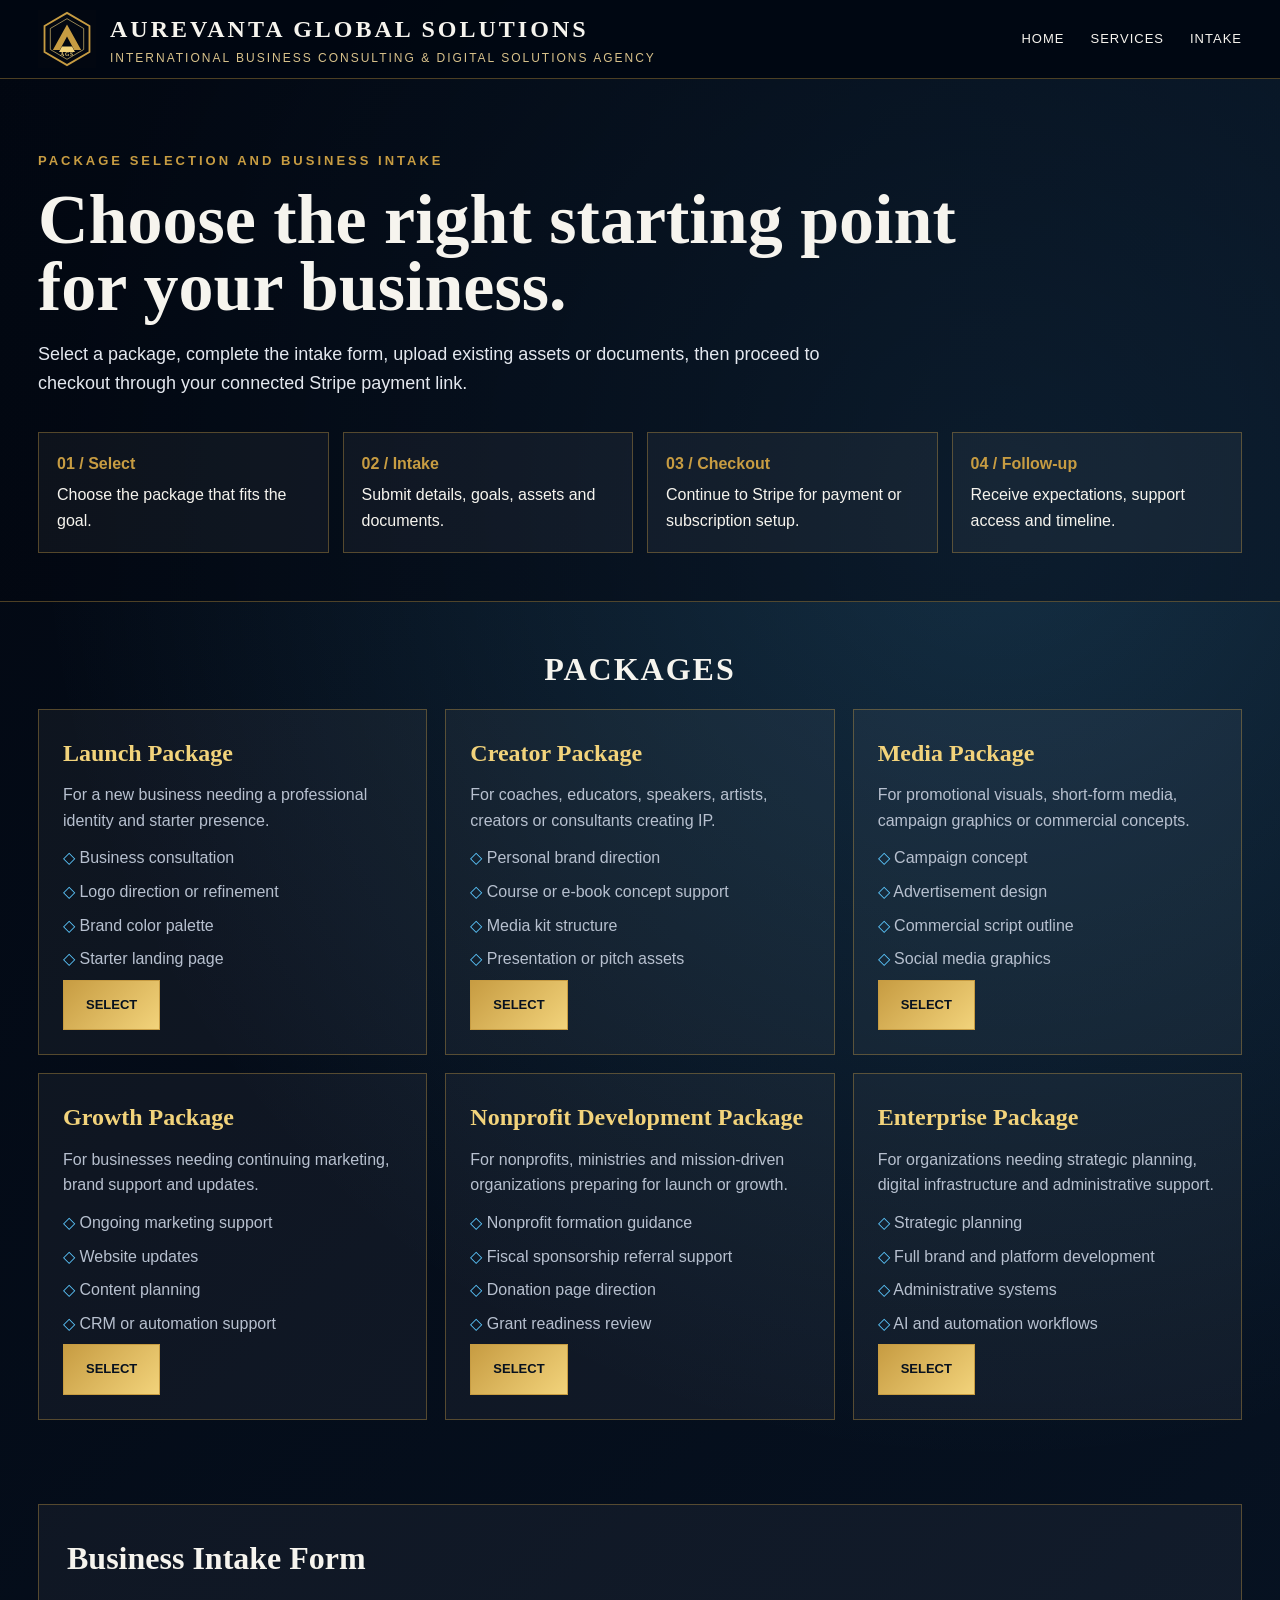
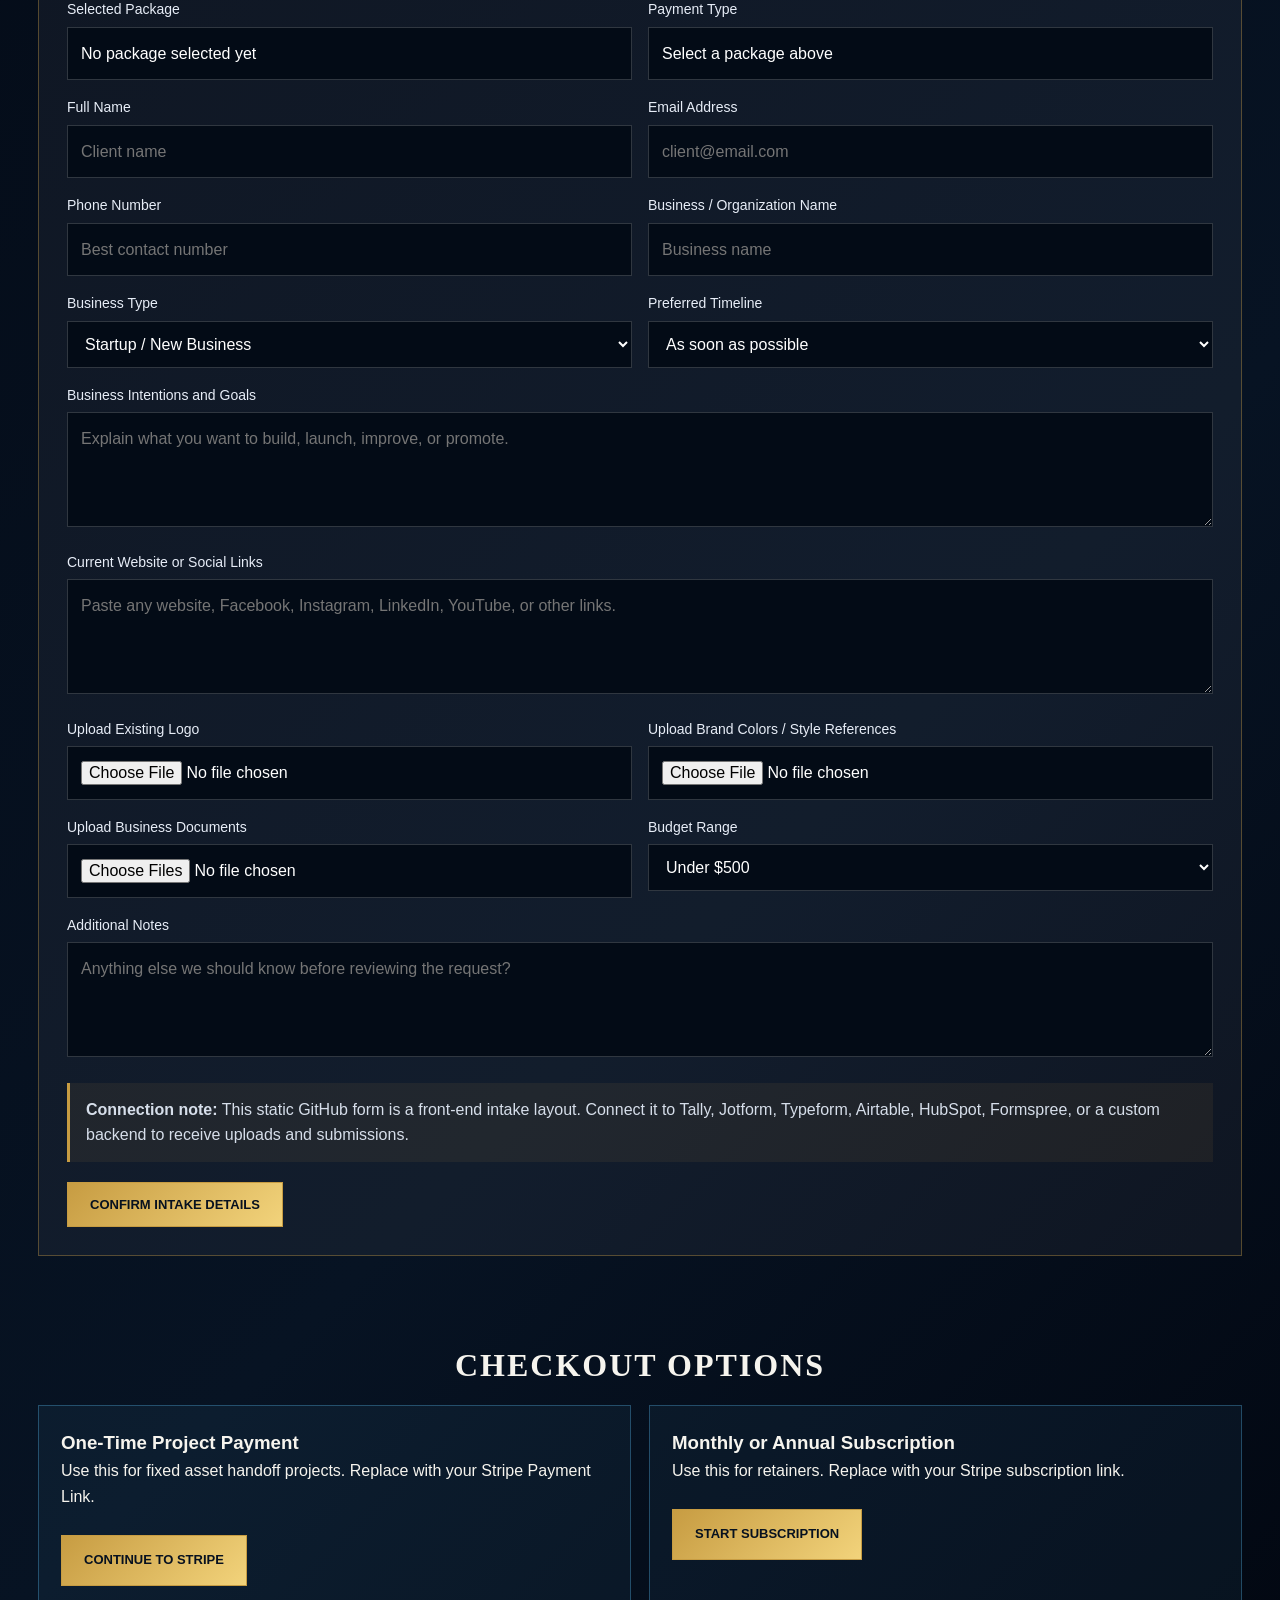
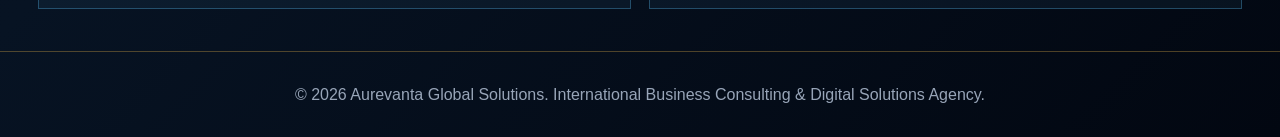
==== packages.html @ 58a28bcc "Add package intake page" ====
<!DOCTYPE html><html lang="en"><head><meta charset="UTF-8"><meta name="viewport" content="width=device-width,initial-scale=1.0"><title>Packages | Aurevanta Global Solutions</title><link rel="stylesheet" href="global.css"><style>.process{display:grid;grid-template-columns:repeat(4,1fr);gap:14px;margin-top:34px}.step{border:1px solid var(--line);background:rgba(255,255,255,.045);padding:18px}.step b{color:var(--gold);display:block;margin-bottom:6px}.form-panel{border:1px solid var(--line);background:rgba(255,255,255,.045);padding:28px}.form-grid{display:grid;grid-template-columns:repeat(2,1fr);gap:16px}label{display:block;color:#e7edf7;font-size:14px;margin-bottom:6px}input,select,textarea{width:100%;background:#030b16;border:1px solid rgba(255,255,255,.18);color:#fff;padding:13px;font:inherit}textarea{min-height:115px}.full{grid-column:1/-1}.note{border-left:3px solid var(--gold);padding:14px 16px;background:rgba(199,156,66,.08);color:#d6deea;margin-top:18px}.checkout-box{display:grid;grid-template-columns:1fr 1fr;gap:18px}.checkout-card{border:1px solid rgba(92,200,255,.3);background:rgba(92,200,255,.055);padding:22px}@media(max-width:900px){.process,.form-grid,.checkout-box{grid-template-columns:1fr}}</style></head><body><header class="top"><div class="wrap nav"><a class="brand" href="index.html"><img src="assets/logo.svg" alt="Aurevanta Global Solutions logo"><div><strong>AUREVANTA GLOBAL SOLUTIONS</strong><span>International Business Consulting & Digital Solutions Agency</span></div></a><div class="links"><a href="index.html">Home</a><a href="index.html#services">Services</a><a href="#intake">Intake</a></div></div></header><main><section class="service-hero"><div class="wrap"><div class="kicker">Package Selection and Business Intake</div><h1>Choose the right starting point for your business.</h1><p class="lead">Select a package, complete the intake form, upload existing assets or documents, then proceed to checkout through your connected Stripe payment link.</p><div class="process"><div class="step"><b>01 / Select</b>Choose the package that fits the goal.</div><div class="step"><b>02 / Intake</b>Submit details, goals, assets and documents.</div><div class="step"><b>03 / Checkout</b>Continue to Stripe for payment or subscription setup.</div><div class="step"><b>04 / Follow-up</b>Receive expectations, support access and timeline.</div></div></div></section><section class="section"><h2 class="title">Packages</h2><div class="grid"><article class="info"><h3>Launch Package</h3><p>For a new business needing a professional identity and starter presence.</p><ul><li>Business consultation</li><li>Logo direction or refinement</li><li>Brand color palette</li><li>Starter landing page</li></ul><a class="btn primary" onclick="selectPackage('Launch Package','one-time')">Select</a></article><article class="info"><h3>Creator Package</h3><p>For coaches, educators, speakers, artists, creators or consultants creating IP.</p><ul><li>Personal brand direction</li><li>Course or e-book concept support</li><li>Media kit structure</li><li>Presentation or pitch assets</li></ul><a class="btn primary" onclick="selectPackage('Creator Package','one-time')">Select</a></article><article class="info"><h3>Media Package</h3><p>For promotional visuals, short-form media, campaign graphics or commercial concepts.</p><ul><li>Campaign concept</li><li>Advertisement design</li><li>Commercial script outline</li><li>Social media graphics</li></ul><a class="btn primary" onclick="selectPackage('Media Package','one-time')">Select</a></article><article class="info"><h3>Growth Package</h3><p>For businesses needing continuing marketing, brand support and updates.</p><ul><li>Ongoing marketing support</li><li>Website updates</li><li>Content planning</li><li>CRM or automation support</li></ul><a class="btn primary" onclick="selectPackage('Growth Package','subscription')">Select</a></article><article class="info"><h3>Nonprofit Development Package</h3><p>For nonprofits, ministries and mission-driven organizations preparing for launch or growth.</p><ul><li>Nonprofit formation guidance</li><li>Fiscal sponsorship referral support</li><li>Donation page direction</li><li>Grant readiness review</li></ul><a class="btn primary" onclick="selectPackage('Nonprofit Development Package','hybrid')">Select</a></article><article class="info"><h3>Enterprise Package</h3><p>For organizations needing strategic planning, digital infrastructure and administrative support.</p><ul><li>Strategic planning</li><li>Full brand and platform development</li><li>Administrative systems</li><li>AI and automation workflows</li></ul><a class="btn primary" onclick="selectPackage('Enterprise Package','subscription')">Select</a></article></div></section><section class="section" id="intake"><div class="form-panel"><h2>Business Intake Form</h2><form id="intakeForm"><div class="form-grid"><div><label>Selected Package</label><input id="selectedPackage" name="selectedPackage" value="No package selected yet" readonly></div><div><label>Payment Type</label><input id="paymentType" name="paymentType" value="Select a package above" readonly></div><div><label>Full Name</label><input name="fullName" required placeholder="Client name"></div><div><label>Email Address</label><input type="email" name="email" required placeholder="client@email.com"></div><div><label>Phone Number</label><input name="phone" placeholder="Best contact number"></div><div><label>Business / Organization Name</label><input name="businessName" placeholder="Business name"></div><div><label>Business Type</label><select name="businessType"><option>Startup / New Business</option><option>Existing Business</option><option>Nonprofit</option><option>Ministry</option><option>Creator / Personal Brand</option><option>Other</option></select></div><div><label>Preferred Timeline</label><select name="timeline"><option>As soon as possible</option><option>Within 2 weeks</option><option>Within 30 days</option><option>Within 60 days</option><option>Flexible</option></select></div><div class="full"><label>Business Intentions and Goals</label><textarea name="goals" placeholder="Explain what you want to build, launch, improve, or promote."></textarea></div><div class="full"><label>Current Website or Social Links</label><textarea name="links" placeholder="Paste any website, Facebook, Instagram, LinkedIn, YouTube, or other links."></textarea></div><div><label>Upload Existing Logo</label><input type="file" name="logoUpload" accept="image/*"></div><div><label>Upload Brand Colors / Style References</label><input type="file" name="brandUpload" accept="image/*,.pdf,.doc,.docx"></div><div><label>Upload Business Documents</label><input type="file" name="documents" accept=".pdf,.doc,.docx,.png,.jpg,.jpeg" multiple></div><div><label>Budget Range</label><select name="budget"><option>Under $500</option><option>$500 - $1,500</option><option>$1,500 - $3,000</option><option>$3,000 - $7,500</option><option>$7,500+</option><option>Need guidance</option></select></div><div class="full"><label>Additional Notes</label><textarea name="notes" placeholder="Anything else we should know before reviewing the request?"></textarea></div></div><div class="note"><strong>Connection note:</strong> This static GitHub form is a front-end intake layout. Connect it to Tally, Jotform, Typeform, Airtable, HubSpot, Formspree, or a custom backend to receive uploads and submissions.</div><div style="margin-top:20px"><button class="btn primary" type="submit">Confirm Intake Details</button></div></form></div></section><section class="section" id="checkout"><h2 class="title">Checkout Options</h2><div class="checkout-box"><div class="checkout-card"><h3>One-Time Project Payment</h3><p>Use this for fixed asset handoff projects. Replace with your Stripe Payment Link.</p><br><a class="btn primary" href="#" onclick="checkoutNotice(event,'one-time')">Continue to Stripe</a></div><div class="checkout-card"><h3>Monthly or Annual Subscription</h3><p>Use this for retainers. Replace with your Stripe subscription link.</p><br><a class="btn primary" href="#" onclick="checkoutNotice(event,'subscription')">Start Subscription</a></div></div></section></main><footer>© 2026 Aurevanta Global Solutions. International Business Consulting & Digital Solutions Agency.</footer><script>function selectPackage(name,type){document.getElementById('selectedPackage').value=name;document.getElementById('paymentType').value=type;document.getElementById('intake').scrollIntoView({behavior:'smooth'});}document.getElementById('intakeForm').addEventListener('submit',function(e){e.preventDefault();document.getElementById('checkout').scrollIntoView({behavior:'smooth'});alert('Intake details confirmed. Next step: connect this form to your intake platform and replace the checkout buttons with live Stripe links.');});function checkoutNotice(e,type){e.preventDefault();alert('Stripe '+type+' checkout link placeholder. Replace this button URL with your live Stripe Payment Link or subscription link.');}</script></body></html>
---- global.css ----
:root{--gold:#c79c42;--light:#f6f4ee;--muted:#b7c0cf;--blue:#5cc8ff;--line:rgba(199,156,66,.38)}*{box-sizing:border-box;margin:0;padding:0}body{font-family:Segoe UI,Arial,sans-serif;background:radial-gradient(circle at 78% 15%,rgba(92,200,255,.18),transparent 32%),linear-gradient(135deg,#020711,#071323 70%,#020711);color:var(--light);line-height:1.6}a{text-decoration:none;color:inherit}.top{position:sticky;top:0;background:rgba(1,7,17,.94);border-bottom:1px solid var(--line);z-index:5}.nav{max-width:1450px;margin:auto;height:78px;padding:0 38px;display:flex;align-items:center;justify-content:space-between}.brand{display:flex;gap:14px;align-items:center}.brand img{width:58px;height:58px;object-fit:contain}.brand strong{font-family:Georgia,serif;font-size:24px;letter-spacing:3px}.brand span{display:block;font-size:12px;color:#d8c28b;text-transform:uppercase;letter-spacing:2px}.links{display:flex;gap:26px;text-transform:uppercase;font-size:13px;letter-spacing:1px}.links a:hover{color:var(--gold)}.hero{min-height:470px;position:relative;overflow:hidden;border-bottom:1px solid var(--line);background:linear-gradient(90deg,rgba(2,7,17,.95),rgba(5,17,35,.82),rgba(2,7,17,.88))}.hero:after{content:"";position:absolute;inset:auto 0 0 0;height:230px;background:linear-gradient(to top,#06111f,transparent)}.buildings span{position:absolute;bottom:0;width:70px;background:linear-gradient(to top,#071525,#123252);box-shadow:0 0 22px rgba(91,189,255,.12)}.buildings span:nth-child(1){left:30%;height:150px}.buildings span:nth-child(2){left:38%;height:270px;width:92px}.buildings span:nth-child(3){left:49%;height:185px}.buildings span:nth-child(4){right:20%;height:230px}.buildings span:nth-child(5){right:8%;height:170px}.hero-inner{max-width:1360px;margin:auto;min-height:470px;padding:62px 38px;display:grid;grid-template-columns:1fr 1fr;gap:40px;align-items:center;position:relative;z-index:2}.copy h1{font-family:Georgia,serif;font-size:clamp(42px,5vw,70px);line-height:.92;margin-bottom:20px}.copy em{font-style:normal;color:var(--gold)}.copy p{color:#e4e8ef;font-size:17px;max-width:590px;margin-bottom:28px}.btns{display:flex;gap:16px;flex-wrap:wrap}.btn{border:1px solid var(--gold);padding:14px 22px;text-transform:uppercase;font-size:13px;font-weight:700;display:inline-block}.primary{background:linear-gradient(135deg,var(--gold),#f2d37b);color:#07111f}.hud{border:1px solid rgba(92,200,255,.35);background:linear-gradient(135deg,rgba(9,27,50,.84),rgba(4,13,26,.6));padding:28px;box-shadow:0 0 42px rgba(92,200,255,.12)}.hud h3{text-transform:uppercase;letter-spacing:1.6px;margin-bottom:15px}.solution{border-top:1px solid rgba(255,255,255,.1);padding:13px 0;display:grid;grid-template-columns:38px 1fr;gap:12px}.solution i{border:1px solid rgba(255,255,255,.65);border-radius:50%;height:36px;display:grid;place-items:center;font-style:normal;font-size:12px}.solution strong{display:block;text-transform:uppercase;letter-spacing:1px}.solution span{color:var(--muted);font-size:13px}.strip{border-bottom:1px solid var(--line);background:rgba(4,13,26,.82)}.strip-grid{max-width:1360px;margin:auto;display:grid;grid-template-columns:repeat(4,1fr)}.strip-item{padding:20px 28px;border-right:1px solid var(--line)}.strip-item strong{display:block;text-transform:uppercase;letter-spacing:1px}.strip-item span{color:var(--muted)}.section{max-width:1450px;margin:auto;padding:42px 38px}.title{text-align:center;margin-bottom:22px;font-family:Georgia,serif;text-transform:uppercase;letter-spacing:2px;font-size:26px}.cards{display:grid;grid-template-columns:repeat(6,1fr);gap:14px}.card{border:1px solid var(--line);background:#071524;min-height:230px;display:flex;flex-direction:column}.thumb{height:92px;background:radial-gradient(circle at 70% 20%,rgba(92,200,255,.22),transparent 30%),linear-gradient(135deg,#0d1d32,#07101c);display:grid;place-items:center;color:var(--gold);font-size:38px;border-bottom:1px solid var(--line)}.body{padding:18px}.body h3{text-transform:uppercase;font-size:14px;letter-spacing:1.2px;margin-bottom:8px}.body p{color:var(--muted);font-size:13px}.body a{display:block;margin-top:12px;color:var(--gold);text-transform:uppercase;font-size:12px}.package{border:1px solid var(--line);background:linear-gradient(145deg,#081727,#04101d);padding:22px}.package b{display:block;color:var(--gold);font-family:Georgia,serif;font-size:21px;text-transform:uppercase}.package span{color:var(--muted);font-size:13px}.cta{text-align:center;padding:55px 28px;border-top:1px solid var(--line)}.cta h2{font-family:Georgia,serif;font-size:38px;margin-bottom:14px}.cta p{color:var(--muted);max-width:760px;margin:0 auto 24px}.wrap{max-width:1260px;margin:auto;padding:0 28px}.service-hero{padding:72px 0 48px;border-bottom:1px solid var(--line);background:linear-gradient(90deg,rgba(2,7,17,.8),rgba(7,19,35,.55))}.kicker{color:var(--gold);text-transform:uppercase;letter-spacing:3px;font-size:13px;font-weight:700;margin-bottom:14px}.service-hero h1{font-family:Georgia,serif;font-size:clamp(42px,6vw,70px);line-height:.96;margin-bottom:20px;max-width:940px}.lead{color:#e4e8ef;max-width:850px;font-size:18px}.grid{display:grid;grid-template-columns:repeat(3,1fr);gap:18px}.info{border:1px solid var(--line);background:rgba(255,255,255,.045);padding:24px}.info h3{font-family:Georgia,serif;color:#f2d37b;font-size:24px;margin-bottom:10px}.info p,.info li{color:var(--muted)}ul{list-style:none;margin-top:12px}li{margin-bottom:8px}li:before{content:'◇ ';color:var(--blue)}.split{display:grid;grid-template-columns:1.05fr .95fr;gap:24px;align-items:start}.panel{border:1px solid rgba(92,200,255,.3);background:rgba(92,200,255,.055);padding:26px}.panel h2,.section h2{font-family:Georgia,serif;font-size:32px;margin-bottom:14px}footer{text-align:center;color:#98a5b8;padding:30px;border-top:1px solid var(--line)}@media(max-width:1050px){.hero-inner{grid-template-columns:1fr}.cards{grid-template-columns:repeat(3,1fr)}.strip-grid{grid-template-columns:repeat(2,1fr)}}@media(max-width:850px){.grid,.split{grid-template-columns:1fr}.links{display:none}.brand strong{font-size:16px}.brand span{font-size:9px}}@media(max-width:680px){.hero-inner{padding:42px 22px}.cards,.strip-grid{grid-template-columns:1fr}.section{padding-left:22px;padding-right:22px}}
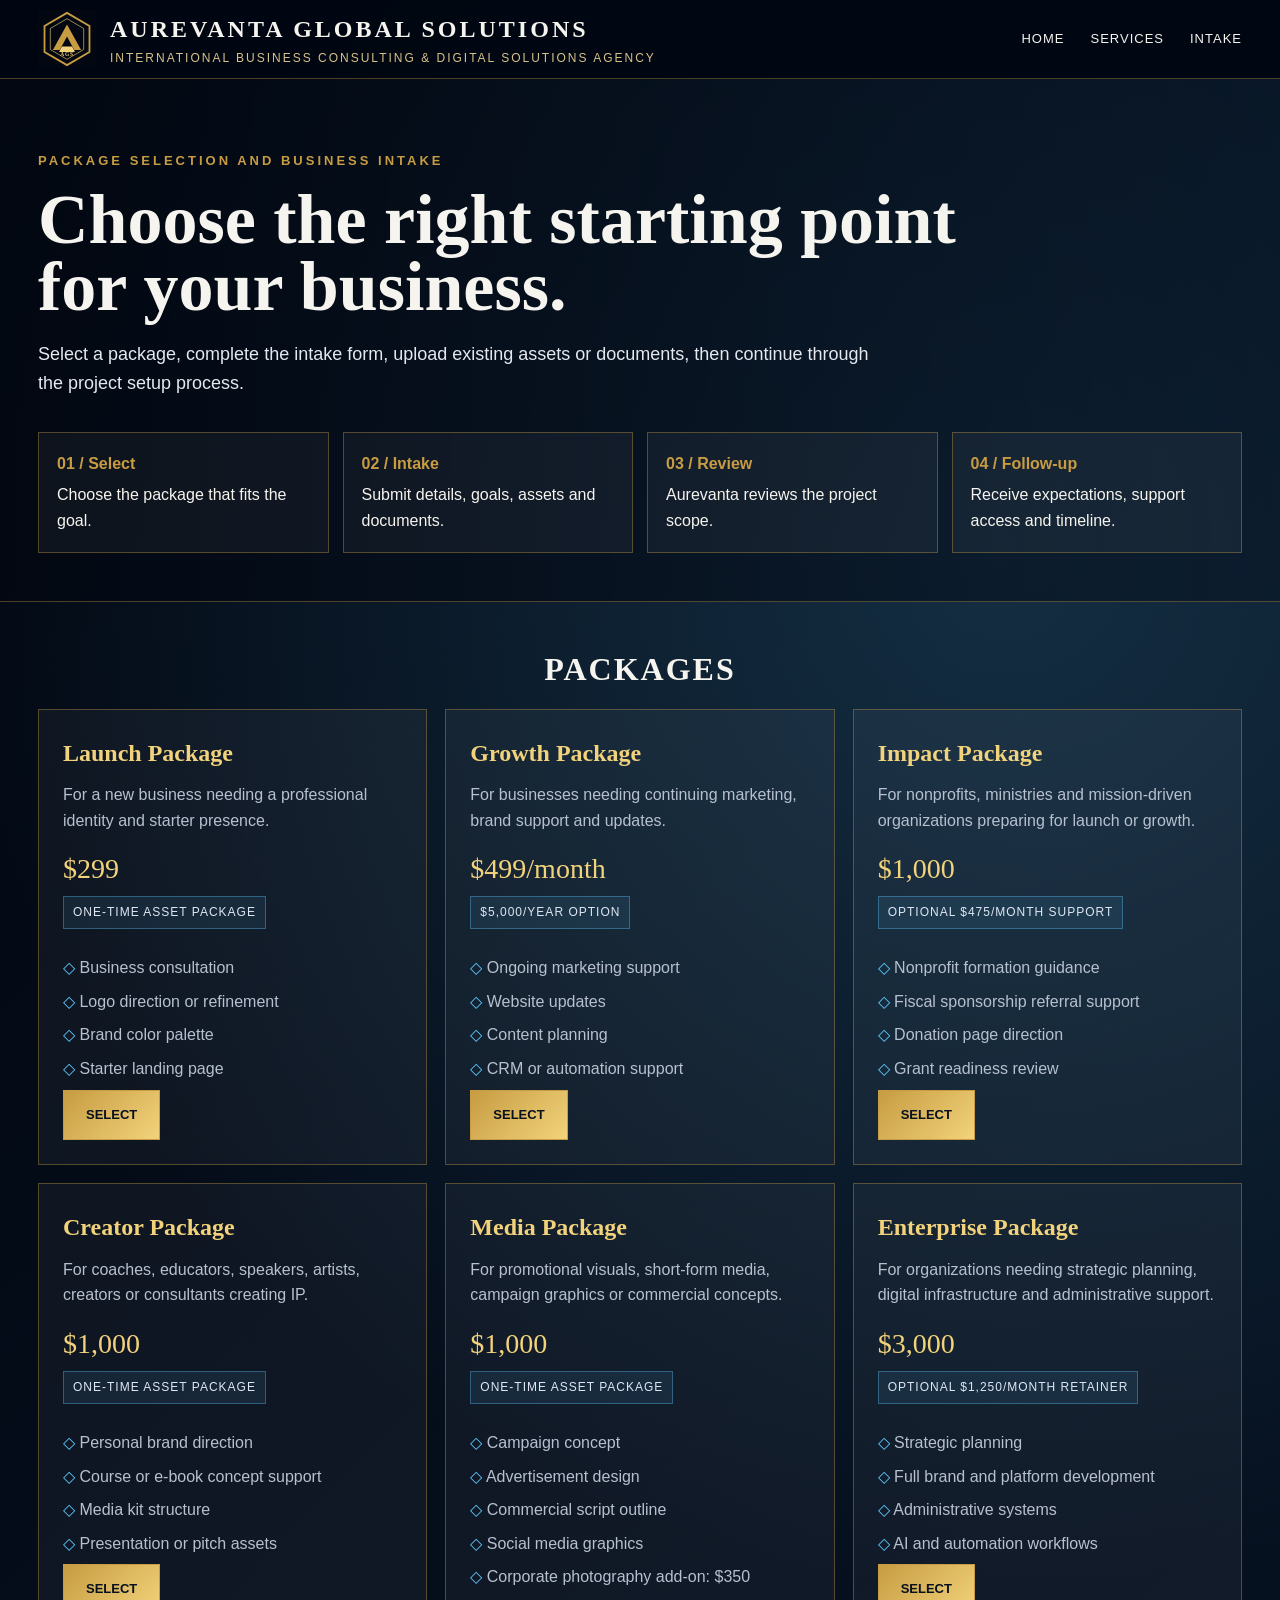
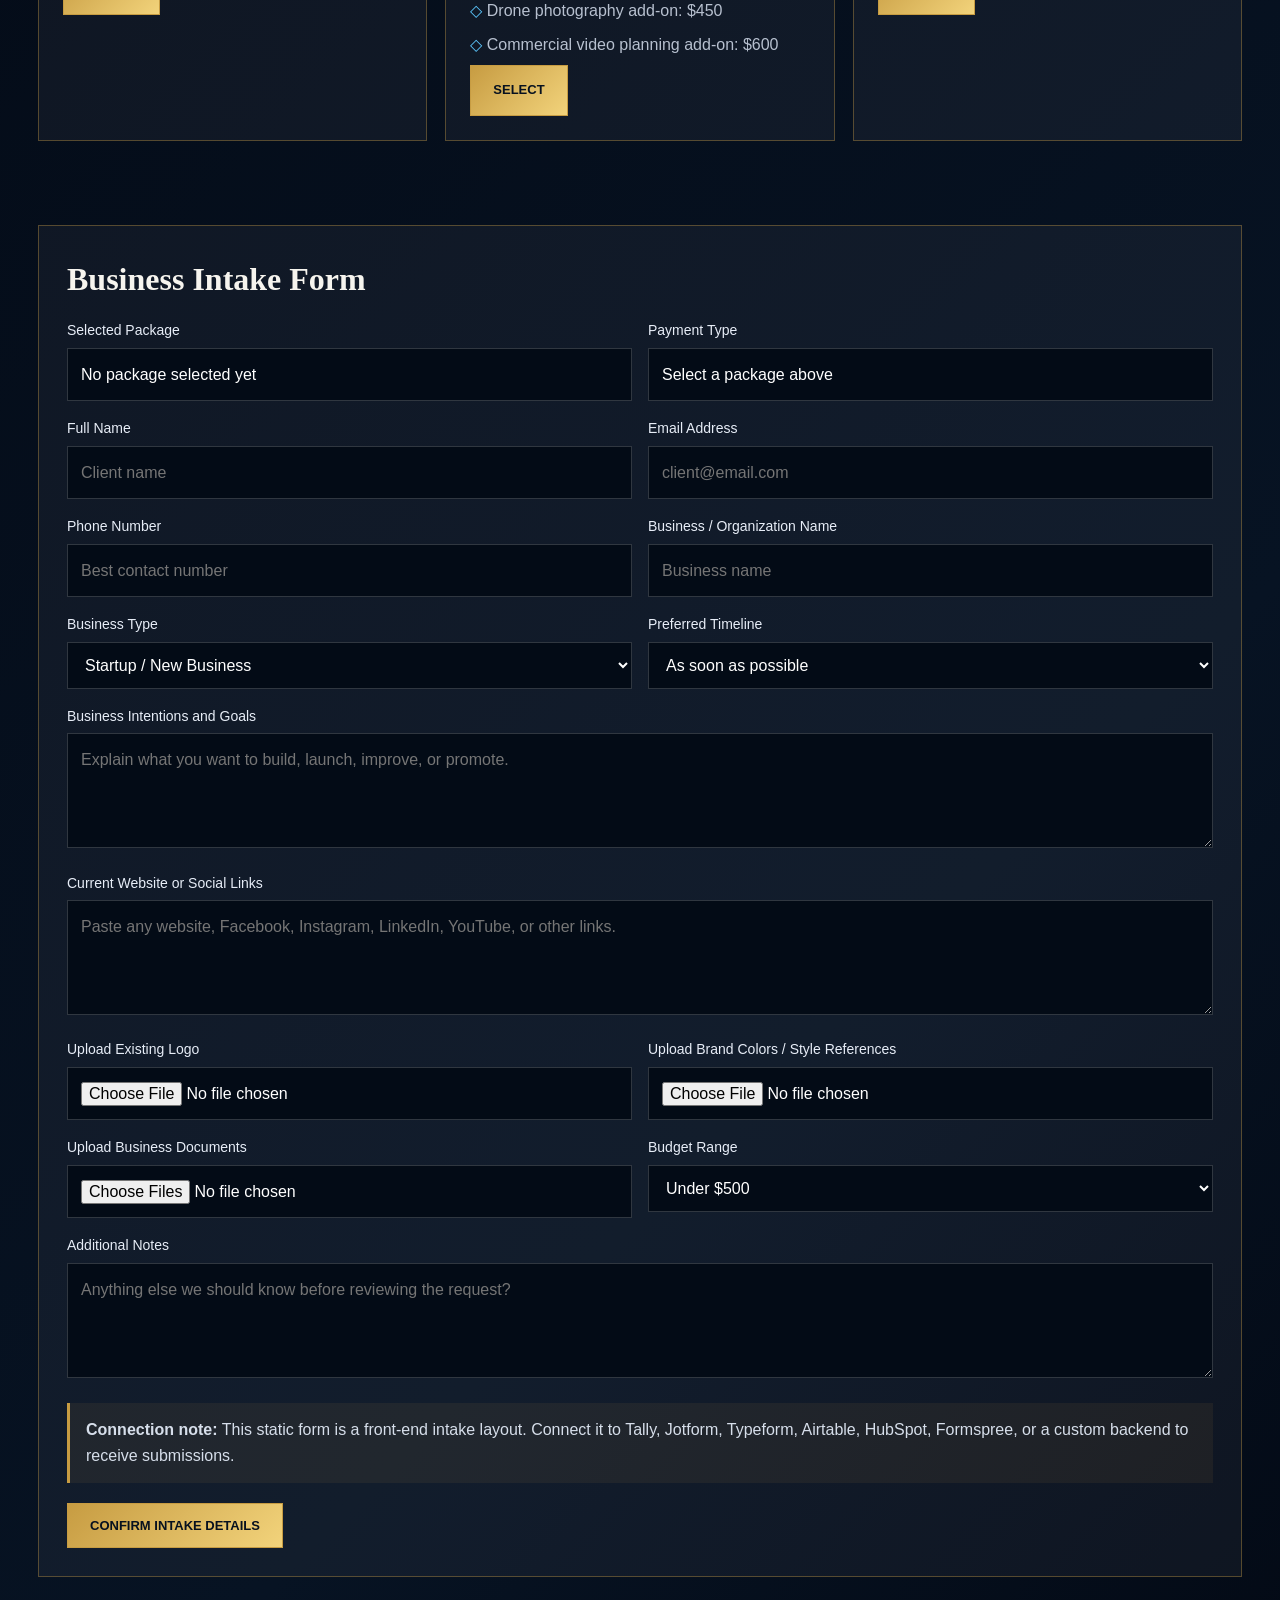
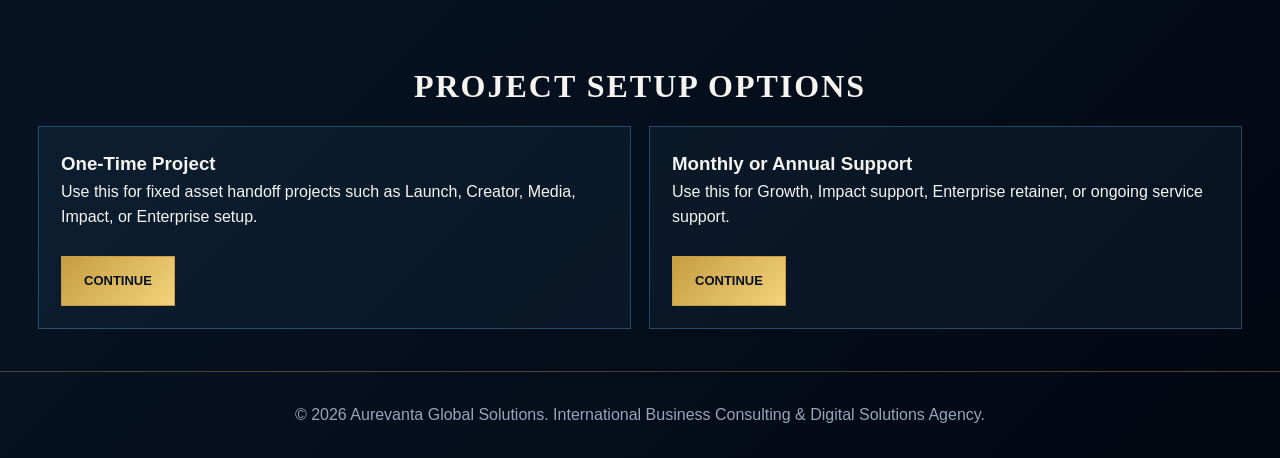
==== commit 1667adc0: "Update package prices" ====
--- a/packages.html
+++ b/packages.html
@@ -1 +1 @@
-<!DOCTYPE html><html lang="en"><head><meta charset="UTF-8"><meta name="viewport" content="width=device-width,initial-scale=1.0"><title>Packages | Aurevanta Global Solutions</title><link rel="stylesheet" href="global.css"><style>.process{display:grid;grid-template-columns:repeat(4,1fr);gap:14px;margin-top:34px}.step{border:1px solid var(--line);background:rgba(255,255,255,.045);padding:18px}.step b{color:var(--gold);display:block;margin-bottom:6px}.form-panel{border:1px solid var(--line);background:rgba(255,255,255,.045);padding:28px}.form-grid{display:grid;grid-template-columns:repeat(2,1fr);gap:16px}label{display:block;color:#e7edf7;font-size:14px;margin-bottom:6px}input,select,textarea{width:100%;background:#030b16;border:1px solid rgba(255,255,255,.18);color:#fff;padding:13px;font:inherit}textarea{min-height:115px}.full{grid-column:1/-1}.note{border-left:3px solid var(--gold);padding:14px 16px;background:rgba(199,156,66,.08);color:#d6deea;margin-top:18px}.checkout-box{display:grid;grid-template-columns:1fr 1fr;gap:18px}.checkout-card{border:1px solid rgba(92,200,255,.3);background:rgba(92,200,255,.055);padding:22px}@media(max-width:900px){.process,.form-grid,.checkout-box{grid-template-columns:1fr}}</style></head><body><header class="top"><div class="wrap nav"><a class="brand" href="index.html"><img src="assets/logo.svg" alt="Aurevanta Global Solutions logo"><div><strong>AUREVANTA GLOBAL SOLUTIONS</strong><span>International Business Consulting & Digital Solutions Agency</span></div></a><div class="links"><a href="index.html">Home</a><a href="index.html#services">Services</a><a href="#intake">Intake</a></div></div></header><main><section class="service-hero"><div class="wrap"><div class="kicker">Package Selection and Business Intake</div><h1>Choose the right starting point for your business.</h1><p class="lead">Select a package, complete the intake form, upload existing assets or documents, then proceed to checkout through your connected Stripe payment link.</p><div class="process"><div class="step"><b>01 / Select</b>Choose the package that fits the goal.</div><div class="step"><b>02 / Intake</b>Submit details, goals, assets and documents.</div><div class="step"><b>03 / Checkout</b>Continue to Stripe for payment or subscription setup.</div><div class="step"><b>04 / Follow-up</b>Receive expectations, support access and timeline.</div></div></div></section><section class="section"><h2 class="title">Packages</h2><div class="grid"><article class="info"><h3>Launch Package</h3><p>For a new business needing a professional identity and starter presence.</p><ul><li>Business consultation</li><li>Logo direction or refinement</li><li>Brand color palette</li><li>Starter landing page</li></ul><a class="btn primary" onclick="selectPackage('Launch Package','one-time')">Select</a></article><article class="info"><h3>Creator Package</h3><p>For coaches, educators, speakers, artists, creators or consultants creating IP.</p><ul><li>Personal brand direction</li><li>Course or e-book concept support</li><li>Media kit structure</li><li>Presentation or pitch assets</li></ul><a class="btn primary" onclick="selectPackage('Creator Package','one-time')">Select</a></article><article class="info"><h3>Media Package</h3><p>For promotional visuals, short-form media, campaign graphics or commercial concepts.</p><ul><li>Campaign concept</li><li>Advertisement design</li><li>Commercial script outline</li><li>Social media graphics</li></ul><a class="btn primary" onclick="selectPackage('Media Package','one-time')">Select</a></article><article class="info"><h3>Growth Package</h3><p>For businesses needing continuing marketing, brand support and updates.</p><ul><li>Ongoing marketing support</li><li>Website updates</li><li>Content planning</li><li>CRM or automation support</li></ul><a class="btn primary" onclick="selectPackage('Growth Package','subscription')">Select</a></article><article class="info"><h3>Nonprofit Development Package</h3><p>For nonprofits, ministries and mission-driven organizations preparing for launch or growth.</p><ul><li>Nonprofit formation guidance</li><li>Fiscal sponsorship referral support</li><li>Donation page direction</li><li>Grant readiness review</li></ul><a class="btn primary" onclick="selectPackage('Nonprofit Development Package','hybrid')">Select</a></article><article class="info"><h3>Enterprise Package</h3><p>For organizations needing strategic planning, digital infrastructure and administrative support.</p><ul><li>Strategic planning</li><li>Full brand and platform development</li><li>Administrative systems</li><li>AI and automation workflows</li></ul><a class="btn primary" onclick="selectPackage('Enterprise Package','subscription')">Select</a></article></div></section><section class="section" id="intake"><div class="form-panel"><h2>Business Intake Form</h2><form id="intakeForm"><div class="form-grid"><div><label>Selected Package</label><input id="selectedPackage" name="selectedPackage" value="No package selected yet" readonly></div><div><label>Payment Type</label><input id="paymentType" name="paymentType" value="Select a package above" readonly></div><div><label>Full Name</label><input name="fullName" required placeholder="Client name"></div><div><label>Email Address</label><input type="email" name="email" required placeholder="client@email.com"></div><div><label>Phone Number</label><input name="phone" placeholder="Best contact number"></div><div><label>Business / Organization Name</label><input name="businessName" placeholder="Business name"></div><div><label>Business Type</label><select name="businessType"><option>Startup / New Business</option><option>Existing Business</option><option>Nonprofit</option><option>Ministry</option><option>Creator / Personal Brand</option><option>Other</option></select></div><div><label>Preferred Timeline</label><select name="timeline"><option>As soon as possible</option><option>Within 2 weeks</option><option>Within 30 days</option><option>Within 60 days</option><option>Flexible</option></select></div><div class="full"><label>Business Intentions and Goals</label><textarea name="goals" placeholder="Explain what you want to build, launch, improve, or promote."></textarea></div><div class="full"><label>Current Website or Social Links</label><textarea name="links" placeholder="Paste any website, Facebook, Instagram, LinkedIn, YouTube, or other links."></textarea></div><div><label>Upload Existing Logo</label><input type="file" name="logoUpload" accept="image/*"></div><div><label>Upload Brand Colors / Style References</label><input type="file" name="brandUpload" accept="image/*,.pdf,.doc,.docx"></div><div><label>Upload Business Documents</label><input type="file" name="documents" accept=".pdf,.doc,.docx,.png,.jpg,.jpeg" multiple></div><div><label>Budget Range</label><select name="budget"><option>Under $500</option><option>$500 - $1,500</option><option>$1,500 - $3,000</option><option>$3,000 - $7,500</option><option>$7,500+</option><option>Need guidance</option></select></div><div class="full"><label>Additional Notes</label><textarea name="notes" placeholder="Anything else we should know before reviewing the request?"></textarea></div></div><div class="note"><strong>Connection note:</strong> This static GitHub form is a front-end intake layout. Connect it to Tally, Jotform, Typeform, Airtable, HubSpot, Formspree, or a custom backend to receive uploads and submissions.</div><div style="margin-top:20px"><button class="btn primary" type="submit">Confirm Intake Details</button></div></form></div></section><section class="section" id="checkout"><h2 class="title">Checkout Options</h2><div class="checkout-box"><div class="checkout-card"><h3>One-Time Project Payment</h3><p>Use this for fixed asset handoff projects. Replace with your Stripe Payment Link.</p><br><a class="btn primary" href="#" onclick="checkoutNotice(event,'one-time')">Continue to Stripe</a></div><div class="checkout-card"><h3>Monthly or Annual Subscription</h3><p>Use this for retainers. Replace with your Stripe subscription link.</p><br><a class="btn primary" href="#" onclick="checkoutNotice(event,'subscription')">Start Subscription</a></div></div></section></main><footer>© 2026 Aurevanta Global Solutions. International Business Consulting & Digital Solutions Agency.</footer><script>function selectPackage(name,type){document.getElementById('selectedPackage').value=name;document.getElementById('paymentType').value=type;document.getElementById('intake').scrollIntoView({behavior:'smooth'});}document.getElementById('intakeForm').addEventListener('submit',function(e){e.preventDefault();document.getElementById('checkout').scrollIntoView({behavior:'smooth'});alert('Intake details confirmed. Next step: connect this form to your intake platform and replace the checkout buttons with live Stripe links.');});function checkoutNotice(e,type){e.preventDefault();alert('Stripe '+type+' checkout link placeholder. Replace this button URL with your live Stripe Payment Link or subscription link.');}</script></body></html>+<!DOCTYPE html><html lang="en"><head><meta charset="UTF-8"><meta name="viewport" content="width=device-width,initial-scale=1.0"><title>Packages | Aurevanta Global Solutions</title><link rel="stylesheet" href="global.css"><style>.pricing{font-family:Georgia,serif;color:#f2d37b;font-size:28px;margin:14px 0 4px}.label{display:inline-block;margin:0 0 14px;color:#dfe7f4;background:rgba(92,200,255,.09);border:1px solid rgba(92,200,255,.35);font-size:12px;text-transform:uppercase;letter-spacing:1px;padding:6px 9px}.process{display:grid;grid-template-columns:repeat(4,1fr);gap:14px;margin-top:34px}.step{border:1px solid var(--line);background:rgba(255,255,255,.045);padding:18px}.step b{color:var(--gold);display:block;margin-bottom:6px}.form-panel{border:1px solid var(--line);background:rgba(255,255,255,.045);padding:28px}.form-grid{display:grid;grid-template-columns:repeat(2,1fr);gap:16px}label{display:block;color:#e7edf7;font-size:14px;margin-bottom:6px}input,select,textarea{width:100%;background:#030b16;border:1px solid rgba(255,255,255,.18);color:#fff;padding:13px;font:inherit}textarea{min-height:115px}.full{grid-column:1/-1}.note{border-left:3px solid var(--gold);padding:14px 16px;background:rgba(199,156,66,.08);color:#d6deea;margin-top:18px}.checkout-box{display:grid;grid-template-columns:1fr 1fr;gap:18px}.checkout-card{border:1px solid rgba(92,200,255,.3);background:rgba(92,200,255,.055);padding:22px}@media(max-width:900px){.process,.form-grid,.checkout-box{grid-template-columns:1fr}}</style></head><body><header class="top"><div class="wrap nav"><a class="brand" href="index.html"><img src="assets/logo.svg" alt="Aurevanta Global Solutions logo"><div><strong>AUREVANTA GLOBAL SOLUTIONS</strong><span>International Business Consulting & Digital Solutions Agency</span></div></a><div class="links"><a href="index.html">Home</a><a href="index.html#services">Services</a><a href="#intake">Intake</a></div></div></header><main><section class="service-hero"><div class="wrap"><div class="kicker">Package Selection and Business Intake</div><h1>Choose the right starting point for your business.</h1><p class="lead">Select a package, complete the intake form, upload existing assets or documents, then continue through the project setup process.</p><div class="process"><div class="step"><b>01 / Select</b>Choose the package that fits the goal.</div><div class="step"><b>02 / Intake</b>Submit details, goals, assets and documents.</div><div class="step"><b>03 / Review</b>Aurevanta reviews the project scope.</div><div class="step"><b>04 / Follow-up</b>Receive expectations, support access and timeline.</div></div></div></section><section class="section"><h2 class="title">Packages</h2><div class="grid"><article class="info"><h3>Launch Package</h3><p>For a new business needing a professional identity and starter presence.</p><div class="pricing">$299</div><span class="label">One-Time Asset Package</span><ul><li>Business consultation</li><li>Logo direction or refinement</li><li>Brand color palette</li><li>Starter landing page</li></ul><a class="btn primary" onclick="selectPackage('Launch Package - $299','one-time')">Select</a></article><article class="info"><h3>Growth Package</h3><p>For businesses needing continuing marketing, brand support and updates.</p><div class="pricing">$499/month</div><span class="label">$5,000/year option</span><ul><li>Ongoing marketing support</li><li>Website updates</li><li>Content planning</li><li>CRM or automation support</li></ul><a class="btn primary" onclick="selectPackage('Growth Package - $499/month or $5,000/year','subscription')">Select</a></article><article class="info"><h3>Impact Package</h3><p>For nonprofits, ministries and mission-driven organizations preparing for launch or growth.</p><div class="pricing">$1,000</div><span class="label">Optional $475/month Support</span><ul><li>Nonprofit formation guidance</li><li>Fiscal sponsorship referral support</li><li>Donation page direction</li><li>Grant readiness review</li></ul><a class="btn primary" onclick="selectPackage('Impact Package - $1,000 plus optional monthly support','hybrid')">Select</a></article><article class="info"><h3>Creator Package</h3><p>For coaches, educators, speakers, artists, creators or consultants creating IP.</p><div class="pricing">$1,000</div><span class="label">One-Time Asset Package</span><ul><li>Personal brand direction</li><li>Course or e-book concept support</li><li>Media kit structure</li><li>Presentation or pitch assets</li></ul><a class="btn primary" onclick="selectPackage('Creator Package - $1,000','one-time')">Select</a></article><article class="info"><h3>Media Package</h3><p>For promotional visuals, short-form media, campaign graphics or commercial concepts.</p><div class="pricing">$1,000</div><span class="label">One-Time Asset Package</span><ul><li>Campaign concept</li><li>Advertisement design</li><li>Commercial script outline</li><li>Social media graphics</li><li>Corporate photography add-on: $350</li><li>Drone photography add-on: $450</li><li>Commercial video planning add-on: $600</li></ul><a class="btn primary" onclick="selectPackage('Media Package - $1,000','one-time')">Select</a></article><article class="info"><h3>Enterprise Package</h3><p>For organizations needing strategic planning, digital infrastructure and administrative support.</p><div class="pricing">$3,000</div><span class="label">Optional $1,250/month Retainer</span><ul><li>Strategic planning</li><li>Full brand and platform development</li><li>Administrative systems</li><li>AI and automation workflows</li></ul><a class="btn primary" onclick="selectPackage('Enterprise Package - $3,000 plus optional retainer','custom')">Select</a></article></div></section><section class="section" id="intake"><div class="form-panel"><h2>Business Intake Form</h2><form id="intakeForm"><div class="form-grid"><div><label>Selected Package</label><input id="selectedPackage" name="selectedPackage" value="No package selected yet" readonly></div><div><label>Payment Type</label><input id="paymentType" name="paymentType" value="Select a package above" readonly></div><div><label>Full Name</label><input name="fullName" required placeholder="Client name"></div><div><label>Email Address</label><input type="email" name="email" required placeholder="client@email.com"></div><div><label>Phone Number</label><input name="phone" placeholder="Best contact number"></div><div><label>Business / Organization Name</label><input name="businessName" placeholder="Business name"></div><div><label>Business Type</label><select name="businessType"><option>Startup / New Business</option><option>Existing Business</option><option>Nonprofit</option><option>Ministry</option><option>Creator / Personal Brand</option><option>Other</option></select></div><div><label>Preferred Timeline</label><select name="timeline"><option>As soon as possible</option><option>Within 2 weeks</option><option>Within 30 days</option><option>Within 60 days</option><option>Flexible</option></select></div><div class="full"><label>Business Intentions and Goals</label><textarea name="goals" placeholder="Explain what you want to build, launch, improve, or promote."></textarea></div><div class="full"><label>Current Website or Social Links</label><textarea name="links" placeholder="Paste any website, Facebook, Instagram, LinkedIn, YouTube, or other links."></textarea></div><div><label>Upload Existing Logo</label><input type="file" name="logoUpload" accept="image/*"></div><div><label>Upload Brand Colors / Style References</label><input type="file" name="brandUpload" accept="image/*,.pdf,.doc,.docx"></div><div><label>Upload Business Documents</label><input type="file" name="documents" accept=".pdf,.doc,.docx,.png,.jpg,.jpeg" multiple></div><div><label>Budget Range</label><select name="budget"><option>Under $500</option><option>$500 - $1,500</option><option>$1,500 - $3,000</option><option>$3,000 - $7,500</option><option>$7,500+</option><option>Need guidance</option></select></div><div class="full"><label>Additional Notes</label><textarea name="notes" placeholder="Anything else we should know before reviewing the request?"></textarea></div></div><div class="note"><strong>Connection note:</strong> This static form is a front-end intake layout. Connect it to Tally, Jotform, Typeform, Airtable, HubSpot, Formspree, or a custom backend to receive submissions.</div><div style="margin-top:20px"><button class="btn primary" type="submit">Confirm Intake Details</button></div></form></div></section><section class="section" id="checkout"><h2 class="title">Project Setup Options</h2><div class="checkout-box"><div class="checkout-card"><h3>One-Time Project</h3><p>Use this for fixed asset handoff projects such as Launch, Creator, Media, Impact, or Enterprise setup.</p><br><a class="btn primary" href="#" onclick="checkoutNotice(event,'one-time')">Continue</a></div><div class="checkout-card"><h3>Monthly or Annual Support</h3><p>Use this for Growth, Impact support, Enterprise retainer, or ongoing service support.</p><br><a class="btn primary" href="#" onclick="checkoutNotice(event,'subscription')">Continue</a></div></div></section></main><footer>© 2026 Aurevanta Global Solutions. International Business Consulting & Digital Solutions Agency.</footer><script>function selectPackage(name,type){document.getElementById('selectedPackage').value=name;document.getElementById('paymentType').value=type;document.getElementById('intake').scrollIntoView({behavior:'smooth'});}document.getElementById('intakeForm').addEventListener('submit',function(e){e.preventDefault();document.getElementById('checkout').scrollIntoView({behavior:'smooth'});alert('Intake details confirmed. Next step: connect this form to your intake platform and project setup process.');});function checkoutNotice(e,type){e.preventDefault();alert('Project setup placeholder. Replace this button with your live project setup or payment link.');}</script></body></html>
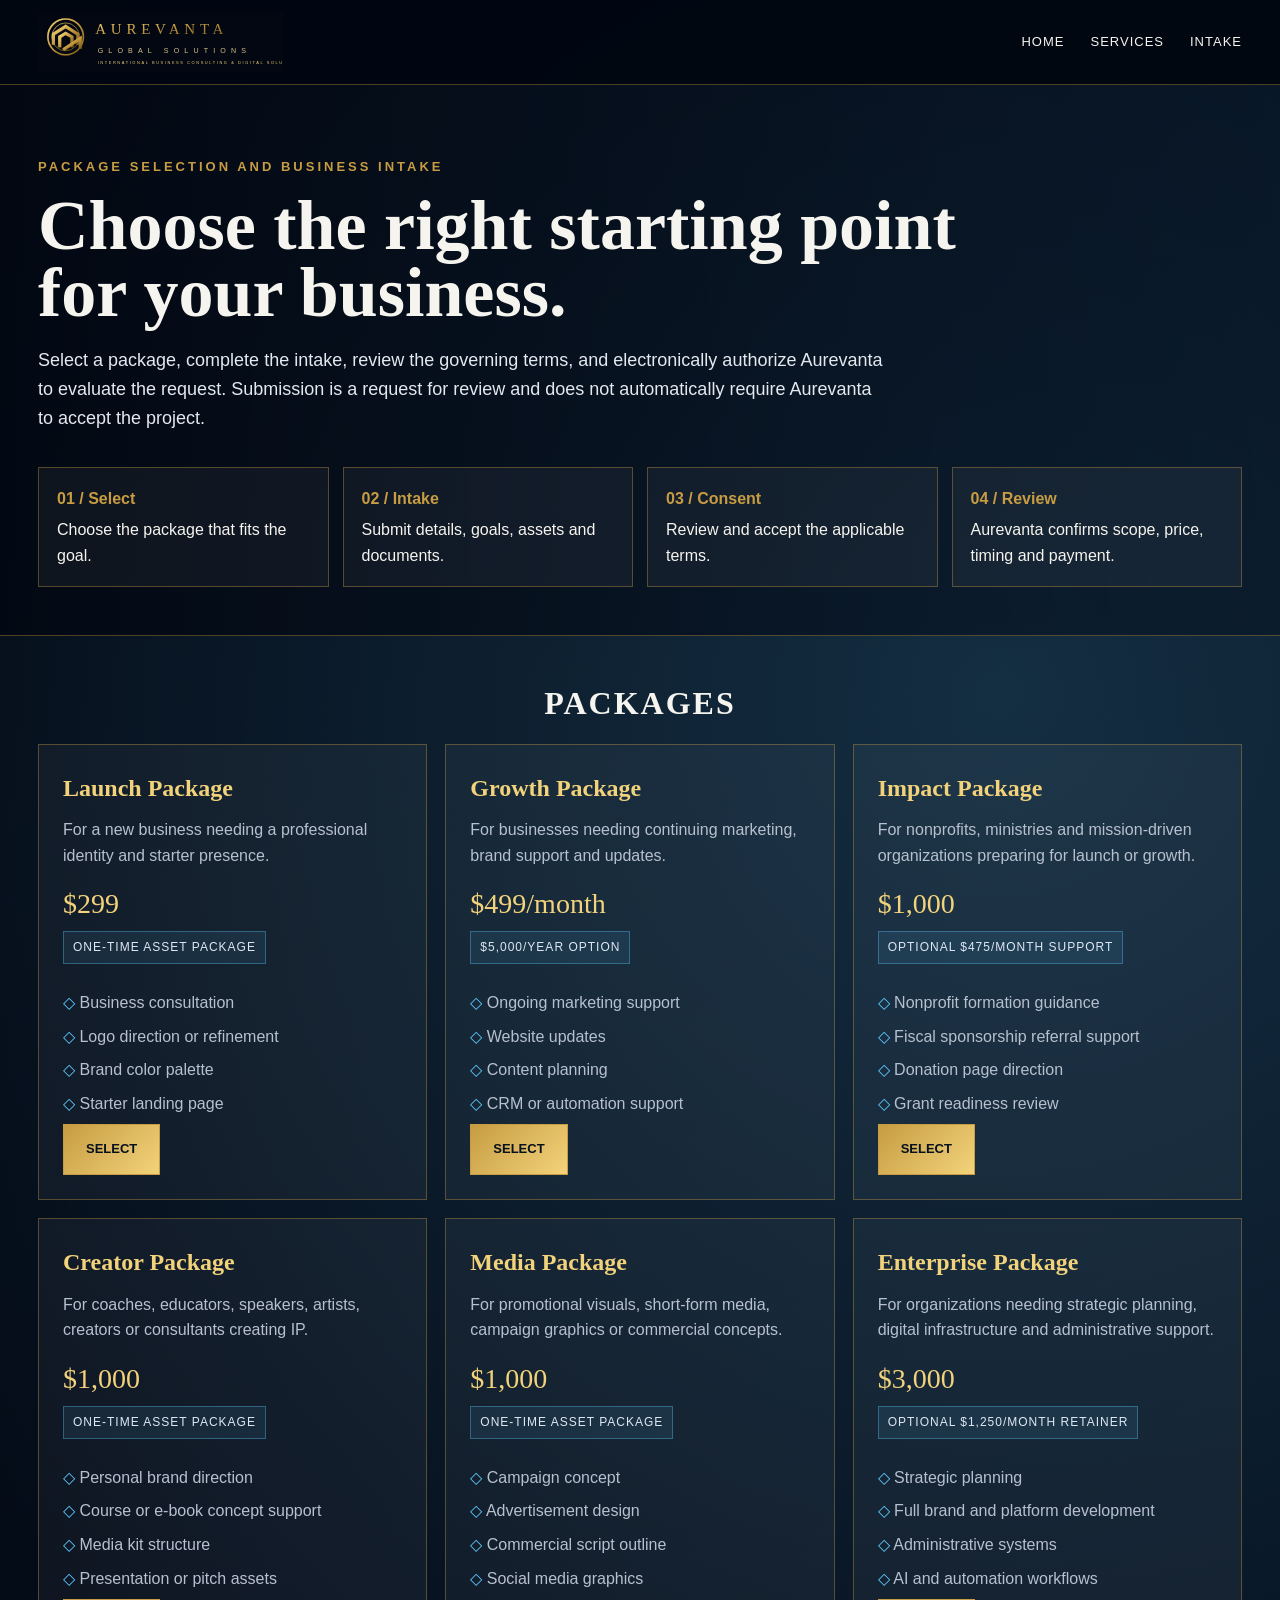
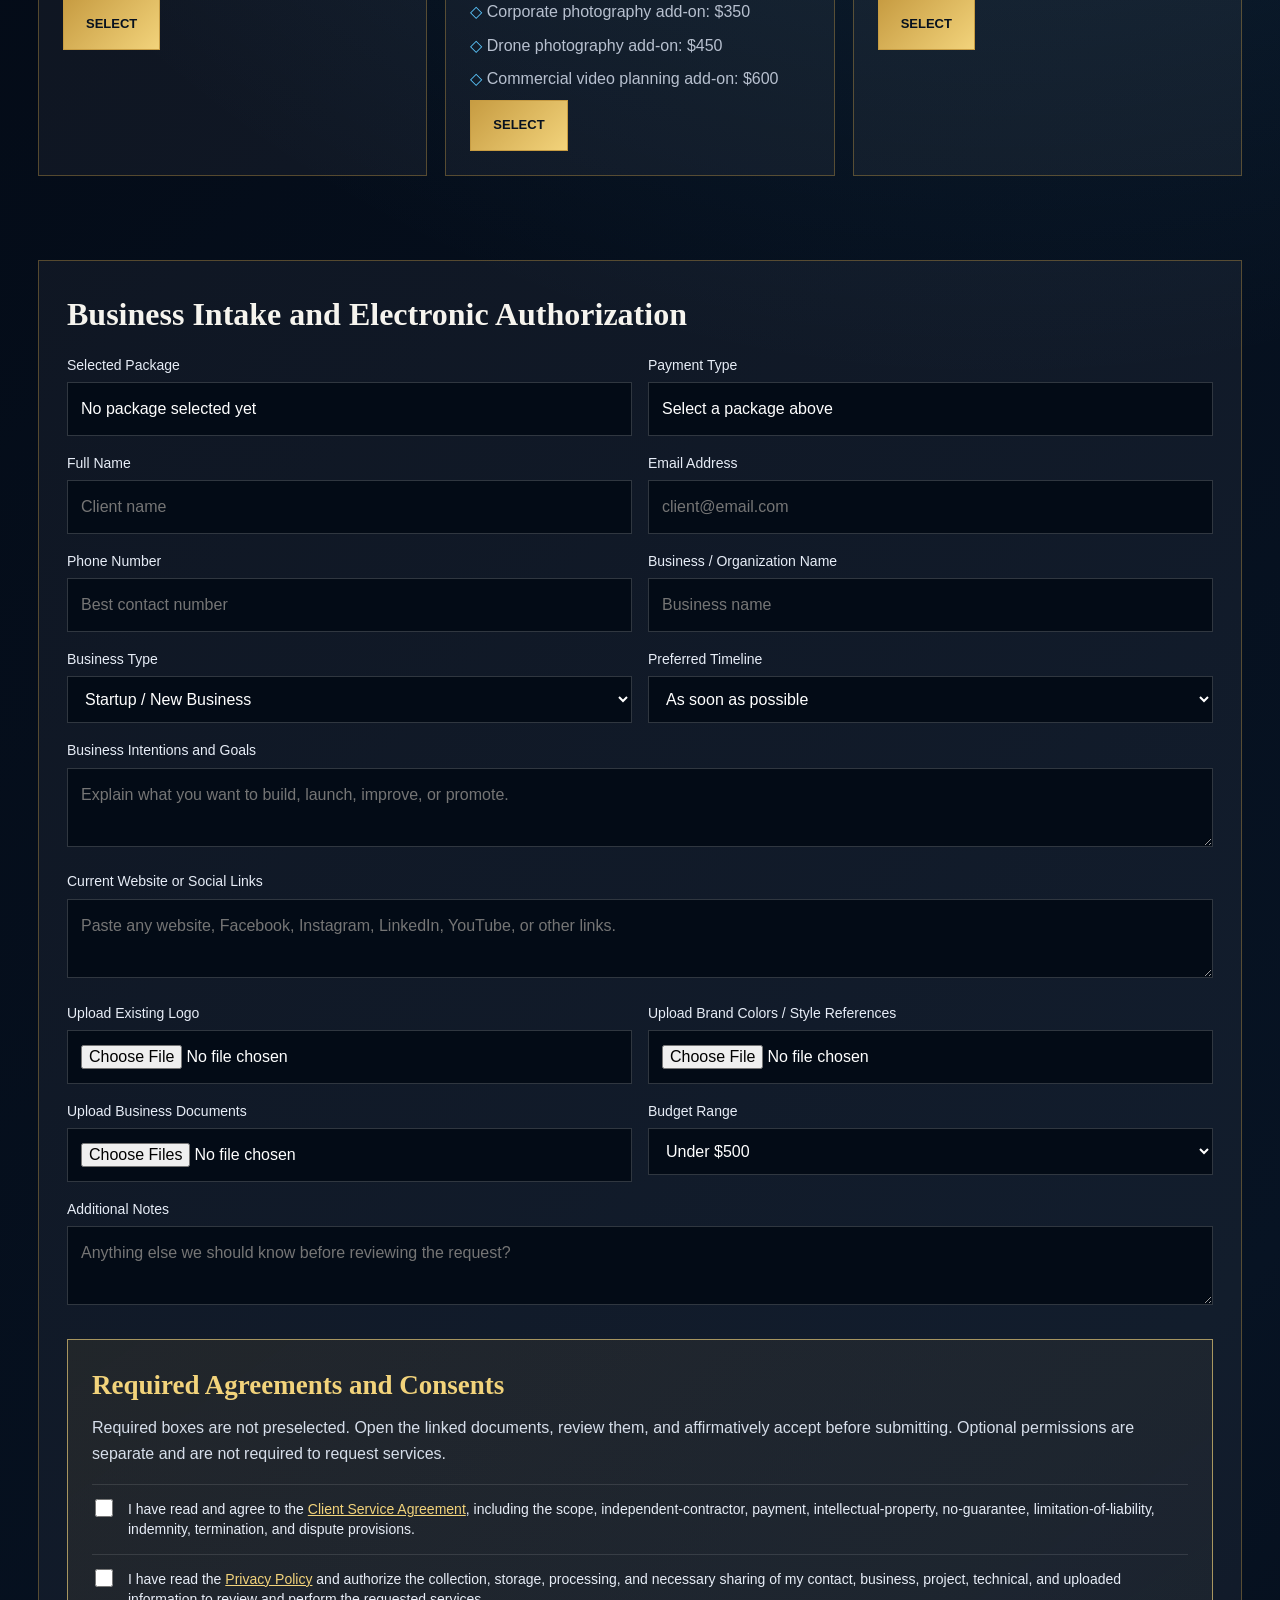
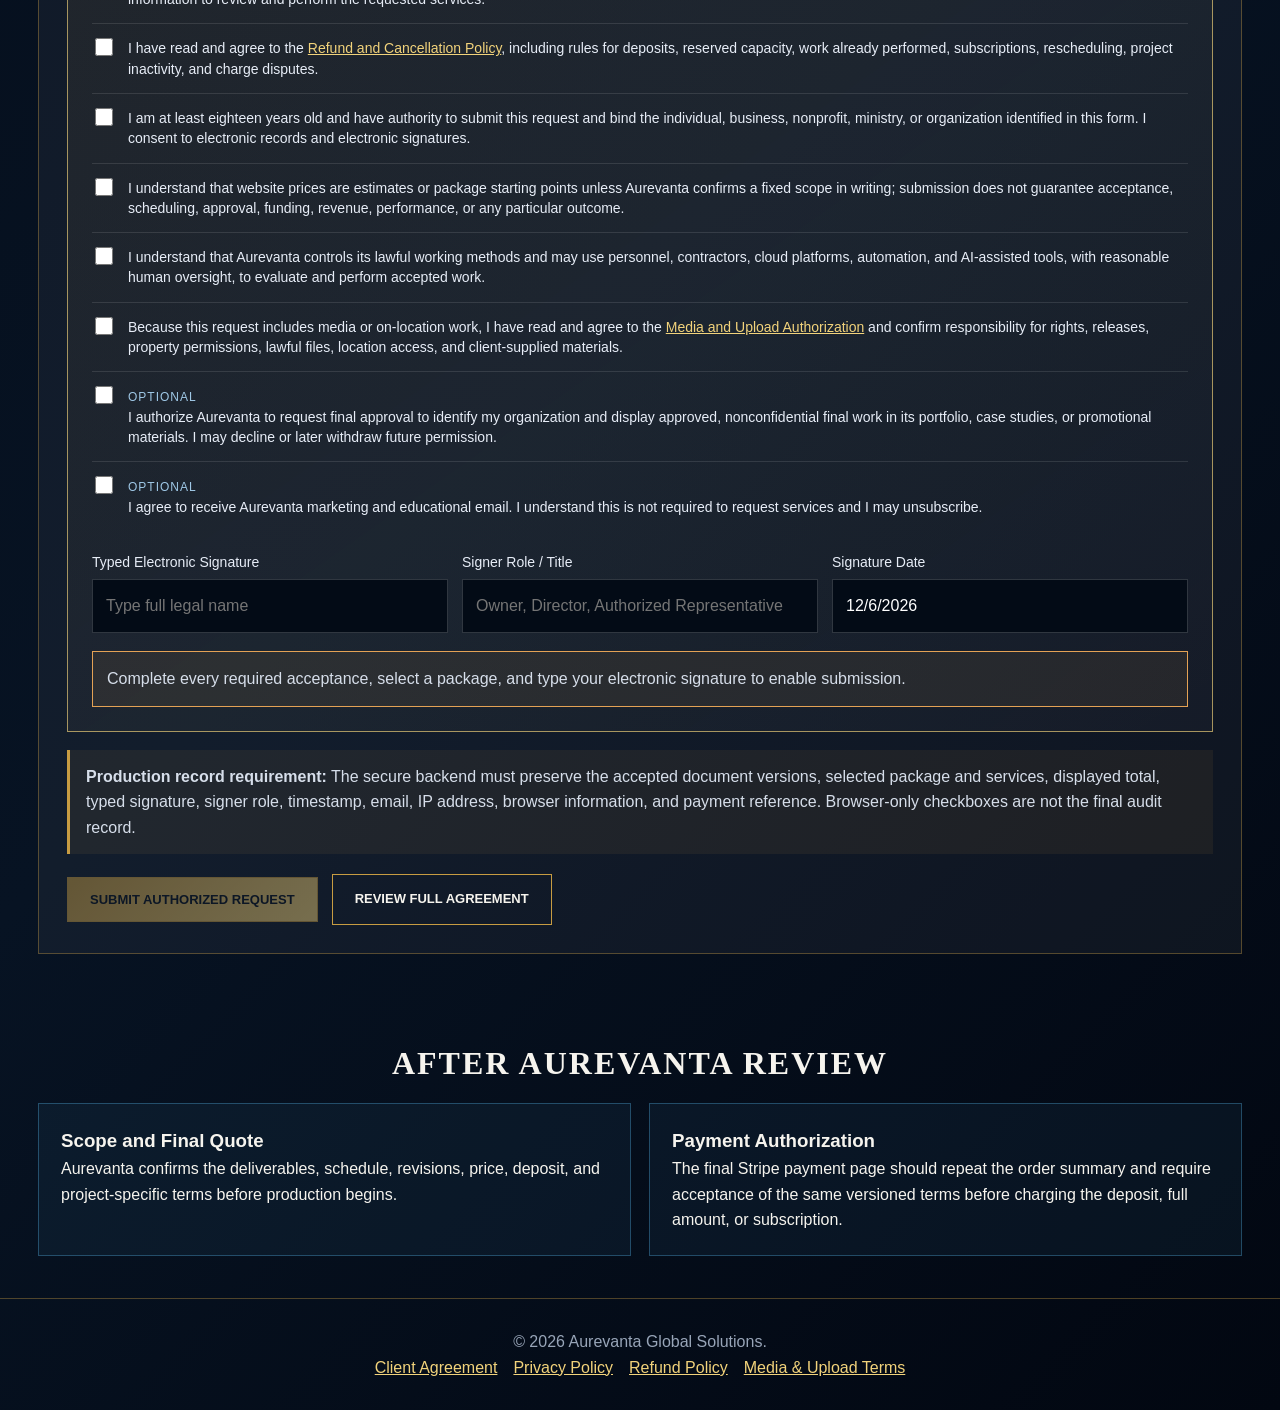
==== commit c9b4eb95: "Add clickwrap agreements and consent gate" ====
--- a/packages.html
+++ b/packages.html
@@ -1 +1 @@
-<!DOCTYPE html><html lang="en"><head><meta charset="UTF-8"><meta name="viewport" content="width=device-width,initial-scale=1.0"><title>Packages | Aurevanta Global Solutions</title><link rel="stylesheet" href="global.css"><style>.pricing{font-family:Georgia,serif;color:#f2d37b;font-size:28px;margin:14px 0 4px}.label{display:inline-block;margin:0 0 14px;color:#dfe7f4;background:rgba(92,200,255,.09);border:1px solid rgba(92,200,255,.35);font-size:12px;text-transform:uppercase;letter-spacing:1px;padding:6px 9px}.process{display:grid;grid-template-columns:repeat(4,1fr);gap:14px;margin-top:34px}.step{border:1px solid var(--line);background:rgba(255,255,255,.045);padding:18px}.step b{color:var(--gold);display:block;margin-bottom:6px}.form-panel{border:1px solid var(--line);background:rgba(255,255,255,.045);padding:28px}.form-grid{display:grid;grid-template-columns:repeat(2,1fr);gap:16px}label{display:block;color:#e7edf7;font-size:14px;margin-bottom:6px}input,select,textarea{width:100%;background:#030b16;border:1px solid rgba(255,255,255,.18);color:#fff;padding:13px;font:inherit}textarea{min-height:115px}.full{grid-column:1/-1}.note{border-left:3px solid var(--gold);padding:14px 16px;background:rgba(199,156,66,.08);color:#d6deea;margin-top:18px}.checkout-box{display:grid;grid-template-columns:1fr 1fr;gap:18px}.checkout-card{border:1px solid rgba(92,200,255,.3);background:rgba(92,200,255,.055);padding:22px}@media(max-width:900px){.process,.form-grid,.checkout-box{grid-template-columns:1fr}}</style></head><body><header class="top"><div class="wrap nav"><a class="brand" href="index.html"><img src="assets/logo.svg" alt="Aurevanta Global Solutions logo"><div><strong>AUREVANTA GLOBAL SOLUTIONS</strong><span>International Business Consulting & Digital Solutions Agency</span></div></a><div class="links"><a href="index.html">Home</a><a href="index.html#services">Services</a><a href="#intake">Intake</a></div></div></header><main><section class="service-hero"><div class="wrap"><div class="kicker">Package Selection and Business Intake</div><h1>Choose the right starting point for your business.</h1><p class="lead">Select a package, complete the intake form, upload existing assets or documents, then continue through the project setup process.</p><div class="process"><div class="step"><b>01 / Select</b>Choose the package that fits the goal.</div><div class="step"><b>02 / Intake</b>Submit details, goals, assets and documents.</div><div class="step"><b>03 / Review</b>Aurevanta reviews the project scope.</div><div class="step"><b>04 / Follow-up</b>Receive expectations, support access and timeline.</div></div></div></section><section class="section"><h2 class="title">Packages</h2><div class="grid"><article class="info"><h3>Launch Package</h3><p>For a new business needing a professional identity and starter presence.</p><div class="pricing">$299</div><span class="label">One-Time Asset Package</span><ul><li>Business consultation</li><li>Logo direction or refinement</li><li>Brand color palette</li><li>Starter landing page</li></ul><a class="btn primary" onclick="selectPackage('Launch Package - $299','one-time')">Select</a></article><article class="info"><h3>Growth Package</h3><p>For businesses needing continuing marketing, brand support and updates.</p><div class="pricing">$499/month</div><span class="label">$5,000/year option</span><ul><li>Ongoing marketing support</li><li>Website updates</li><li>Content planning</li><li>CRM or automation support</li></ul><a class="btn primary" onclick="selectPackage('Growth Package - $499/month or $5,000/year','subscription')">Select</a></article><article class="info"><h3>Impact Package</h3><p>For nonprofits, ministries and mission-driven organizations preparing for launch or growth.</p><div class="pricing">$1,000</div><span class="label">Optional $475/month Support</span><ul><li>Nonprofit formation guidance</li><li>Fiscal sponsorship referral support</li><li>Donation page direction</li><li>Grant readiness review</li></ul><a class="btn primary" onclick="selectPackage('Impact Package - $1,000 plus optional monthly support','hybrid')">Select</a></article><article class="info"><h3>Creator Package</h3><p>For coaches, educators, speakers, artists, creators or consultants creating IP.</p><div class="pricing">$1,000</div><span class="label">One-Time Asset Package</span><ul><li>Personal brand direction</li><li>Course or e-book concept support</li><li>Media kit structure</li><li>Presentation or pitch assets</li></ul><a class="btn primary" onclick="selectPackage('Creator Package - $1,000','one-time')">Select</a></article><article class="info"><h3>Media Package</h3><p>For promotional visuals, short-form media, campaign graphics or commercial concepts.</p><div class="pricing">$1,000</div><span class="label">One-Time Asset Package</span><ul><li>Campaign concept</li><li>Advertisement design</li><li>Commercial script outline</li><li>Social media graphics</li><li>Corporate photography add-on: $350</li><li>Drone photography add-on: $450</li><li>Commercial video planning add-on: $600</li></ul><a class="btn primary" onclick="selectPackage('Media Package - $1,000','one-time')">Select</a></article><article class="info"><h3>Enterprise Package</h3><p>For organizations needing strategic planning, digital infrastructure and administrative support.</p><div class="pricing">$3,000</div><span class="label">Optional $1,250/month Retainer</span><ul><li>Strategic planning</li><li>Full brand and platform development</li><li>Administrative systems</li><li>AI and automation workflows</li></ul><a class="btn primary" onclick="selectPackage('Enterprise Package - $3,000 plus optional retainer','custom')">Select</a></article></div></section><section class="section" id="intake"><div class="form-panel"><h2>Business Intake Form</h2><form id="intakeForm"><div class="form-grid"><div><label>Selected Package</label><input id="selectedPackage" name="selectedPackage" value="No package selected yet" readonly></div><div><label>Payment Type</label><input id="paymentType" name="paymentType" value="Select a package above" readonly></div><div><label>Full Name</label><input name="fullName" required placeholder="Client name"></div><div><label>Email Address</label><input type="email" name="email" required placeholder="client@email.com"></div><div><label>Phone Number</label><input name="phone" placeholder="Best contact number"></div><div><label>Business / Organization Name</label><input name="businessName" placeholder="Business name"></div><div><label>Business Type</label><select name="businessType"><option>Startup / New Business</option><option>Existing Business</option><option>Nonprofit</option><option>Ministry</option><option>Creator / Personal Brand</option><option>Other</option></select></div><div><label>Preferred Timeline</label><select name="timeline"><option>As soon as possible</option><option>Within 2 weeks</option><option>Within 30 days</option><option>Within 60 days</option><option>Flexible</option></select></div><div class="full"><label>Business Intentions and Goals</label><textarea name="goals" placeholder="Explain what you want to build, launch, improve, or promote."></textarea></div><div class="full"><label>Current Website or Social Links</label><textarea name="links" placeholder="Paste any website, Facebook, Instagram, LinkedIn, YouTube, or other links."></textarea></div><div><label>Upload Existing Logo</label><input type="file" name="logoUpload" accept="image/*"></div><div><label>Upload Brand Colors / Style References</label><input type="file" name="brandUpload" accept="image/*,.pdf,.doc,.docx"></div><div><label>Upload Business Documents</label><input type="file" name="documents" accept=".pdf,.doc,.docx,.png,.jpg,.jpeg" multiple></div><div><label>Budget Range</label><select name="budget"><option>Under $500</option><option>$500 - $1,500</option><option>$1,500 - $3,000</option><option>$3,000 - $7,500</option><option>$7,500+</option><option>Need guidance</option></select></div><div class="full"><label>Additional Notes</label><textarea name="notes" placeholder="Anything else we should know before reviewing the request?"></textarea></div></div><div class="note"><strong>Connection note:</strong> This static form is a front-end intake layout. Connect it to Tally, Jotform, Typeform, Airtable, HubSpot, Formspree, or a custom backend to receive submissions.</div><div style="margin-top:20px"><button class="btn primary" type="submit">Confirm Intake Details</button></div></form></div></section><section class="section" id="checkout"><h2 class="title">Project Setup Options</h2><div class="checkout-box"><div class="checkout-card"><h3>One-Time Project</h3><p>Use this for fixed asset handoff projects such as Launch, Creator, Media, Impact, or Enterprise setup.</p><br><a class="btn primary" href="#" onclick="checkoutNotice(event,'one-time')">Continue</a></div><div class="checkout-card"><h3>Monthly or Annual Support</h3><p>Use this for Growth, Impact support, Enterprise retainer, or ongoing service support.</p><br><a class="btn primary" href="#" onclick="checkoutNotice(event,'subscription')">Continue</a></div></div></section></main><footer>© 2026 Aurevanta Global Solutions. International Business Consulting & Digital Solutions Agency.</footer><script>function selectPackage(name,type){document.getElementById('selectedPackage').value=name;document.getElementById('paymentType').value=type;document.getElementById('intake').scrollIntoView({behavior:'smooth'});}document.getElementById('intakeForm').addEventListener('submit',function(e){e.preventDefault();document.getElementById('checkout').scrollIntoView({behavior:'smooth'});alert('Intake details confirmed. Next step: connect this form to your intake platform and project setup process.');});function checkoutNotice(e,type){e.preventDefault();alert('Project setup placeholder. Replace this button with your live project setup or payment link.');}</script></body></html>+<!DOCTYPE html><html lang="en"><head><meta charset="UTF-8"><meta name="viewport" content="width=device-width,initial-scale=1.0"><title>Packages | Aurevanta Global Solutions</title><link rel="stylesheet" href="global.css"><style>.pricing{font-family:Georgia,serif;color:#f2d37b;font-size:28px;margin:14px 0 4px}.label{display:inline-block;margin:0 0 14px;color:#dfe7f4;background:rgba(92,200,255,.09);border:1px solid rgba(92,200,255,.35);font-size:12px;text-transform:uppercase;letter-spacing:1px;padding:6px 9px}.process{display:grid;grid-template-columns:repeat(4,1fr);gap:14px;margin-top:34px}.step{border:1px solid var(--line);background:rgba(255,255,255,.045);padding:18px}.step b{color:var(--gold);display:block;margin-bottom:6px}.form-panel{border:1px solid var(--line);background:rgba(255,255,255,.045);padding:28px}.form-grid{display:grid;grid-template-columns:repeat(2,1fr);gap:16px}label{display:block;color:#e7edf7;font-size:14px;margin-bottom:6px}input,select,textarea{width:100%;background:#030b16;border:1px solid rgba(255,255,255,.18);color:#fff;padding:13px;font:inherit}input[type=checkbox]{width:auto;min-width:18px;height:18px;accent-color:#c79c42}.full{grid-column:1/-1}.note{border-left:3px solid var(--gold);padding:14px 16px;background:rgba(199,156,66,.08);color:#d6deea;margin-top:18px}.consent-panel{margin-top:26px;border:1px solid rgba(242,211,123,.65);background:linear-gradient(145deg,rgba(199,156,66,.09),rgba(255,255,255,.025));padding:24px}.consent-panel h3{font-family:Georgia,serif;color:#f2d37b;font-size:27px;margin-bottom:8px}.consent-intro{color:#d6deea;margin-bottom:18px}.consent-item{display:grid;grid-template-columns:24px 1fr;gap:12px;align-items:start;padding:14px 0;border-top:1px solid rgba(255,255,255,.11)}.consent-item label{margin:0;line-height:1.45}.consent-item a{color:#f2d37b;text-decoration:underline}.optional{color:#9fc8e6;font-size:12px;text-transform:uppercase;letter-spacing:1px}.signature-grid{display:grid;grid-template-columns:1fr 1fr 1fr;gap:14px;margin-top:20px}.status{margin-top:18px;padding:14px;border:1px solid rgba(255,255,255,.18);color:#d6deea}.status.ready{border-color:#7ccf9b;background:rgba(124,207,155,.08);color:#d7ffe4}.status.blocked{border-color:#e4a255;background:rgba(228,162,85,.08)}.submit-row{display:flex;gap:14px;align-items:center;flex-wrap:wrap;margin-top:20px}.submit-row button:disabled{opacity:.45;cursor:not-allowed}.checkout-box{display:grid;grid-template-columns:1fr 1fr;gap:18px}.checkout-card{border:1px solid rgba(92,200,255,.3);background:rgba(92,200,255,.055);padding:22px}.legal-footer a{color:#f2d37b;text-decoration:underline;margin:0 8px}@media(max-width:900px){.process,.form-grid,.checkout-box,.signature-grid{grid-template-columns:1fr}}</style></head><body><header class="top"><div class="wrap nav"><a class="brand" href="index.html"><img src="assets/logo.svg" alt="Aurevanta Global Solutions logo"></a><div class="links"><a href="index.html">Home</a><a href="index.html#services">Services</a><a href="#intake">Intake</a></div></div></header><main><section class="service-hero"><div class="wrap"><div class="kicker">Package Selection and Business Intake</div><h1>Choose the right starting point for your business.</h1><p class="lead">Select a package, complete the intake, review the governing terms, and electronically authorize Aurevanta to evaluate the request. Submission is a request for review and does not automatically require Aurevanta to accept the project.</p><div class="process"><div class="step"><b>01 / Select</b>Choose the package that fits the goal.</div><div class="step"><b>02 / Intake</b>Submit details, goals, assets and documents.</div><div class="step"><b>03 / Consent</b>Review and accept the applicable terms.</div><div class="step"><b>04 / Review</b>Aurevanta confirms scope, price, timing and payment.</div></div></div></section><section class="section"><h2 class="title">Packages</h2><div class="grid"><article class="info"><h3>Launch Package</h3><p>For a new business needing a professional identity and starter presence.</p><div class="pricing">$299</div><span class="label">One-Time Asset Package</span><ul><li>Business consultation</li><li>Logo direction or refinement</li><li>Brand color palette</li><li>Starter landing page</li></ul><a class="btn primary" onclick="selectPackage('Launch Package - $299','one-time')">Select</a></article><article class="info"><h3>Growth Package</h3><p>For businesses needing continuing marketing, brand support and updates.</p><div class="pricing">$499/month</div><span class="label">$5,000/year option</span><ul><li>Ongoing marketing support</li><li>Website updates</li><li>Content planning</li><li>CRM or automation support</li></ul><a class="btn primary" onclick="selectPackage('Growth Package - $499/month or $5,000/year','subscription')">Select</a></article><article class="info"><h3>Impact Package</h3><p>For nonprofits, ministries and mission-driven organizations preparing for launch or growth.</p><div class="pricing">$1,000</div><span class="label">Optional $475/month Support</span><ul><li>Nonprofit formation guidance</li><li>Fiscal sponsorship referral support</li><li>Donation page direction</li><li>Grant readiness review</li></ul><a class="btn primary" onclick="selectPackage('Impact Package - $1,000 plus optional monthly support','hybrid')">Select</a></article><article class="info"><h3>Creator Package</h3><p>For coaches, educators, speakers, artists, creators or consultants creating IP.</p><div class="pricing">$1,000</div><span class="label">One-Time Asset Package</span><ul><li>Personal brand direction</li><li>Course or e-book concept support</li><li>Media kit structure</li><li>Presentation or pitch assets</li></ul><a class="btn primary" onclick="selectPackage('Creator Package - $1,000','one-time')">Select</a></article><article class="info"><h3>Media Package</h3><p>For promotional visuals, short-form media, campaign graphics or commercial concepts.</p><div class="pricing">$1,000</div><span class="label">One-Time Asset Package</span><ul><li>Campaign concept</li><li>Advertisement design</li><li>Commercial script outline</li><li>Social media graphics</li><li>Corporate photography add-on: $350</li><li>Drone photography add-on: $450</li><li>Commercial video planning add-on: $600</li></ul><a class="btn primary" onclick="selectPackage('Media Package - $1,000','one-time')">Select</a></article><article class="info"><h3>Enterprise Package</h3><p>For organizations needing strategic planning, digital infrastructure and administrative support.</p><div class="pricing">$3,000</div><span class="label">Optional $1,250/month Retainer</span><ul><li>Strategic planning</li><li>Full brand and platform development</li><li>Administrative systems</li><li>AI and automation workflows</li></ul><a class="btn primary" onclick="selectPackage('Enterprise Package - $3,000 plus optional retainer','custom')">Select</a></article></div></section><section class="section" id="intake"><div class="form-panel"><h2>Business Intake and Electronic Authorization</h2><form id="intakeForm"><input type="hidden" id="acceptedAt" name="acceptedAt"><input type="hidden" name="agreementVersion" value="AGS-CSA-2026-07-16-v1"><input type="hidden" name="privacyVersion" value="AGS-PRIV-2026-07-16-v1"><input type="hidden" name="refundVersion" value="AGS-RCP-2026-07-16-v1"><input type="hidden" name="mediaVersion" value="AGS-MUA-2026-07-16-v1"><div class="form-grid"><div><label>Selected Package</label><input id="selectedPackage" name="selectedPackage" value="No package selected yet" readonly></div><div><label>Payment Type</label><input id="paymentType" name="paymentType" value="Select a package above" readonly></div><div><label>Full Name</label><input id="fullName" name="fullName" required placeholder="Client name"></div><div><label>Email Address</label><input id="email" type="email" name="email" required placeholder="client@email.com"></div><div><label>Phone Number</label><input name="phone" placeholder="Best contact number"></div><div><label>Business / Organization Name</label><input id="businessName" name="businessName" placeholder="Business name"></div><div><label>Business Type</label><select name="businessType"><option>Startup / New Business</option><option>Existing Business</option><option>Nonprofit</option><option>Ministry</option><option>Creator / Personal Brand</option><option>Other</option></select></div><div><label>Preferred Timeline</label><select name="timeline"><option>As soon as possible</option><option>Within 2 weeks</option><option>Within 30 days</option><option>Within 60 days</option><option>Flexible</option></select></div><div class="full"><label>Business Intentions and Goals</label><textarea name="goals" required placeholder="Explain what you want to build, launch, improve, or promote."></textarea></div><div class="full"><label>Current Website or Social Links</label><textarea name="links" placeholder="Paste any website, Facebook, Instagram, LinkedIn, YouTube, or other links."></textarea></div><div><label>Upload Existing Logo</label><input type="file" name="logoUpload" accept="image/*"></div><div><label>Upload Brand Colors / Style References</label><input type="file" name="brandUpload" accept="image/*,.pdf,.doc,.docx"></div><div><label>Upload Business Documents</label><input type="file" name="documents" accept=".pdf,.doc,.docx,.png,.jpg,.jpeg" multiple></div><div><label>Budget Range</label><select name="budget"><option>Under $500</option><option>$500 - $1,500</option><option>$1,500 - $3,000</option><option>$3,000 - $7,500</option><option>$7,500+</option><option>Need guidance</option></select></div><div class="full"><label>Additional Notes</label><textarea name="notes" placeholder="Anything else we should know before reviewing the request?"></textarea></div></div><div class="consent-panel"><h3>Required Agreements and Consents</h3><p class="consent-intro">Required boxes are not preselected. Open the linked documents, review them, and affirmatively accept before submitting. Optional permissions are separate and are not required to request services.</p><div class="consent-item"><input class="required-consent" id="agreeTerms" type="checkbox" required><label for="agreeTerms">I have read and agree to the <a href="legal/client-service-agreement.html" target="_blank" rel="noopener">Client Service Agreement</a>, including the scope, independent-contractor, payment, intellectual-property, no-guarantee, limitation-of-liability, indemnity, termination, and dispute provisions.</label></div><div class="consent-item"><input class="required-consent" id="agreePrivacy" type="checkbox" required><label for="agreePrivacy">I have read the <a href="legal/privacy-policy.html" target="_blank" rel="noopener">Privacy Policy</a> and authorize the collection, storage, processing, and necessary sharing of my contact, business, project, technical, and uploaded information to review and perform the requested services.</label></div><div class="consent-item"><input class="required-consent" id="agreeRefund" type="checkbox" required><label for="agreeRefund">I have read and agree to the <a href="legal/refund-cancellation-policy.html" target="_blank" rel="noopener">Refund and Cancellation Policy</a>, including rules for deposits, reserved capacity, work already performed, subscriptions, rescheduling, project inactivity, and charge disputes.</label></div><div class="consent-item"><input class="required-consent" id="agreeAuthority" type="checkbox" required><label for="agreeAuthority">I am at least eighteen years old and have authority to submit this request and bind the individual, business, nonprofit, ministry, or organization identified in this form. I consent to electronic records and electronic signatures.</label></div><div class="consent-item"><input class="required-consent" id="agreeEstimate" type="checkbox" required><label for="agreeEstimate">I understand that website prices are estimates or package starting points unless Aurevanta confirms a fixed scope in writing; submission does not guarantee acceptance, scheduling, approval, funding, revenue, performance, or any particular outcome.</label></div><div class="consent-item"><input class="required-consent" id="agreeTools" type="checkbox" required><label for="agreeTools">I understand that Aurevanta controls its lawful working methods and may use personnel, contractors, cloud platforms, automation, and AI-assisted tools, with reasonable human oversight, to evaluate and perform accepted work.</label></div><div class="consent-item" id="mediaConsentWrap" hidden><input id="agreeMedia" type="checkbox"><label for="agreeMedia">Because this request includes media or on-location work, I have read and agree to the <a href="legal/media-upload-authorization.html" target="_blank" rel="noopener">Media and Upload Authorization</a> and confirm responsibility for rights, releases, property permissions, lawful files, location access, and client-supplied materials.</label></div><div class="consent-item"><input id="portfolioConsent" type="checkbox"><label for="portfolioConsent"><span class="optional">Optional</span><br>I authorize Aurevanta to request final approval to identify my organization and display approved, nonconfidential final work in its portfolio, case studies, or promotional materials. I may decline or later withdraw future permission.</label></div><div class="consent-item"><input id="marketingConsent" type="checkbox"><label for="marketingConsent"><span class="optional">Optional</span><br>I agree to receive Aurevanta marketing and educational email. I understand this is not required to request services and I may unsubscribe.</label></div><div class="signature-grid"><div><label for="typedSignature">Typed Electronic Signature</label><input id="typedSignature" name="typedSignature" required placeholder="Type full legal name"></div><div><label for="signerRole">Signer Role / Title</label><input id="signerRole" name="signerRole" required placeholder="Owner, Director, Authorized Representative"></div><div><label for="signatureDate">Signature Date</label><input id="signatureDate" name="signatureDate" readonly></div></div><div id="legalStatus" class="status blocked">Complete every required acceptance, select a package, and type your electronic signature to enable submission.</div></div><div class="note"><strong>Production record requirement:</strong> The secure backend must preserve the accepted document versions, selected package and services, displayed total, typed signature, signer role, timestamp, email, IP address, browser information, and payment reference. Browser-only checkboxes are not the final audit record.</div><div class="submit-row"><button id="submitRequest" class="btn primary" type="submit" disabled>Submit Authorized Request</button><a class="btn" href="legal/client-service-agreement.html" target="_blank" rel="noopener">Review Full Agreement</a></div></form></div></section><section class="section" id="checkout"><h2 class="title">After Aurevanta Review</h2><div class="checkout-box"><div class="checkout-card"><h3>Scope and Final Quote</h3><p>Aurevanta confirms the deliverables, schedule, revisions, price, deposit, and project-specific terms before production begins.</p></div><div class="checkout-card"><h3>Payment Authorization</h3><p>The final Stripe payment page should repeat the order summary and require acceptance of the same versioned terms before charging the deposit, full amount, or subscription.</p></div></div></section></main><footer class="legal-footer">© 2026 Aurevanta Global Solutions.<br><a href="legal/client-service-agreement.html">Client Agreement</a><a href="legal/privacy-policy.html">Privacy Policy</a><a href="legal/refund-cancellation-policy.html">Refund Policy</a><a href="legal/media-upload-authorization.html">Media & Upload Terms</a></footer><script>const form=document.getElementById('intakeForm');const packageField=document.getElementById('selectedPackage');const paymentField=document.getElementById('paymentType');const mediaWrap=document.getElementById('mediaConsentWrap');const mediaBox=document.getElementById('agreeMedia');const submitButton=document.getElementById('submitRequest');const statusBox=document.getElementById('legalStatus');const signature=document.getElementById('typedSignature');const role=document.getElementById('signerRole');document.getElementById('signatureDate').value=new Date().toLocaleDateString();function selectPackage(name,type){packageField.value=name;paymentField.value=type;const media=name.toLowerCase().includes('media');mediaWrap.hidden=!media;mediaBox.required=media;if(!media)mediaBox.checked=false;document.getElementById('intake').scrollIntoView({behavior:'smooth'});updateReadiness();}function updateReadiness(){const packageSelected=!packageField.value.startsWith('No package');const boxes=[...document.querySelectorAll('.required-consent')];if(mediaBox.required)boxes.push(mediaBox);const accepted=boxes.every(box=>box.checked);const signed=signature.value.trim().length>=3&&role.value.trim().length>=2;const ready=packageSelected&&accepted&&signed;submitButton.disabled=!ready;statusBox.className='status '+(ready?'ready':'blocked');statusBox.textContent=ready?'Required agreements accepted. The authorized request is ready for secure submission.':'Complete every required acceptance, select a package, and type your electronic signature to enable submission.';}document.querySelectorAll('input').forEach(el=>el.addEventListener('input',updateReadiness));document.querySelectorAll('input[type=checkbox]').forEach(el=>el.addEventListener('change',updateReadiness));form.addEventListener('submit',function(e){e.preventDefault();updateReadiness();if(submitButton.disabled)return;const acceptedAt=new Date().toISOString();document.getElementById('acceptedAt').value=acceptedAt;const consentRecord={agreementVersion:'AGS-CSA-2026-07-16-v1',privacyVersion:'AGS-PRIV-2026-07-16-v1',refundVersion:'AGS-RCP-2026-07-16-v1',mediaVersion:mediaBox.required?'AGS-MUA-2026-07-16-v1':null,selectedPackage:packageField.value,paymentType:paymentField.value,typedSignature:signature.value.trim(),signerRole:role.value.trim(),email:document.getElementById('email').value,organization:document.getElementById('businessName').value,acceptedAt,portfolioPermission:document.getElementById('portfolioConsent').checked,marketingConsent:document.getElementById('marketingConsent').checked,userAgent:navigator.userAgent};localStorage.setItem('aurevantaConsentDraft',JSON.stringify(consentRecord));alert('Your agreements and electronic authorization are complete. The production backend must now securely transmit the request, files, pricing, and consent audit record to Aurevanta.');document.getElementById('checkout').scrollIntoView({behavior:'smooth'});});updateReadiness();</script></body></html>
--- a/global.css
+++ b/global.css
@@ -1 +1 @@
-:root{--gold:#c79c42;--light:#f6f4ee;--muted:#b7c0cf;--blue:#5cc8ff;--line:rgba(199,156,66,.38)}*{box-sizing:border-box;margin:0;padding:0}body{font-family:Segoe UI,Arial,sans-serif;background:radial-gradient(circle at 78% 15%,rgba(92,200,255,.18),transparent 32%),linear-gradient(135deg,#020711,#071323 70%,#020711);color:var(--light);line-height:1.6}a{text-decoration:none;color:inherit}.top{position:sticky;top:0;background:rgba(1,7,17,.94);border-bottom:1px solid var(--line);z-index:5}.nav{max-width:1450px;margin:auto;height:78px;padding:0 38px;display:flex;align-items:center;justify-content:space-between}.brand{display:flex;gap:14px;align-items:center}.brand img{width:58px;height:58px;object-fit:contain}.brand strong{font-family:Georgia,serif;font-size:24px;letter-spacing:3px}.brand span{display:block;font-size:12px;color:#d8c28b;text-transform:uppercase;letter-spacing:2px}.links{display:flex;gap:26px;text-transform:uppercase;font-size:13px;letter-spacing:1px}.links a:hover{color:var(--gold)}.hero{min-height:470px;position:relative;overflow:hidden;border-bottom:1px solid var(--line);background:linear-gradient(90deg,rgba(2,7,17,.95),rgba(5,17,35,.82),rgba(2,7,17,.88))}.hero:after{content:"";position:absolute;inset:auto 0 0 0;height:230px;background:linear-gradient(to top,#06111f,transparent)}.buildings span{position:absolute;bottom:0;width:70px;background:linear-gradient(to top,#071525,#123252);box-shadow:0 0 22px rgba(91,189,255,.12)}.buildings span:nth-child(1){left:30%;height:150px}.buildings span:nth-child(2){left:38%;height:270px;width:92px}.buildings span:nth-child(3){left:49%;height:185px}.buildings span:nth-child(4){right:20%;height:230px}.buildings span:nth-child(5){right:8%;height:170px}.hero-inner{max-width:1360px;margin:auto;min-height:470px;padding:62px 38px;display:grid;grid-template-columns:1fr 1fr;gap:40px;align-items:center;position:relative;z-index:2}.copy h1{font-family:Georgia,serif;font-size:clamp(42px,5vw,70px);line-height:.92;margin-bottom:20px}.copy em{font-style:normal;color:var(--gold)}.copy p{color:#e4e8ef;font-size:17px;max-width:590px;margin-bottom:28px}.btns{display:flex;gap:16px;flex-wrap:wrap}.btn{border:1px solid var(--gold);padding:14px 22px;text-transform:uppercase;font-size:13px;font-weight:700;display:inline-block}.primary{background:linear-gradient(135deg,var(--gold),#f2d37b);color:#07111f}.hud{border:1px solid rgba(92,200,255,.35);background:linear-gradient(135deg,rgba(9,27,50,.84),rgba(4,13,26,.6));padding:28px;box-shadow:0 0 42px rgba(92,200,255,.12)}.hud h3{text-transform:uppercase;letter-spacing:1.6px;margin-bottom:15px}.solution{border-top:1px solid rgba(255,255,255,.1);padding:13px 0;display:grid;grid-template-columns:38px 1fr;gap:12px}.solution i{border:1px solid rgba(255,255,255,.65);border-radius:50%;height:36px;display:grid;place-items:center;font-style:normal;font-size:12px}.solution strong{display:block;text-transform:uppercase;letter-spacing:1px}.solution span{color:var(--muted);font-size:13px}.strip{border-bottom:1px solid var(--line);background:rgba(4,13,26,.82)}.strip-grid{max-width:1360px;margin:auto;display:grid;grid-template-columns:repeat(4,1fr)}.strip-item{padding:20px 28px;border-right:1px solid var(--line)}.strip-item strong{display:block;text-transform:uppercase;letter-spacing:1px}.strip-item span{color:var(--muted)}.section{max-width:1450px;margin:auto;padding:42px 38px}.title{text-align:center;margin-bottom:22px;font-family:Georgia,serif;text-transform:uppercase;letter-spacing:2px;font-size:26px}.cards{display:grid;grid-template-columns:repeat(6,1fr);gap:14px}.card{border:1px solid var(--line);background:#071524;min-height:230px;display:flex;flex-direction:column}.thumb{height:92px;background:radial-gradient(circle at 70% 20%,rgba(92,200,255,.22),transparent 30%),linear-gradient(135deg,#0d1d32,#07101c);display:grid;place-items:center;color:var(--gold);font-size:38px;border-bottom:1px solid var(--line)}.body{padding:18px}.body h3{text-transform:uppercase;font-size:14px;letter-spacing:1.2px;margin-bottom:8px}.body p{color:var(--muted);font-size:13px}.body a{display:block;margin-top:12px;color:var(--gold);text-transform:uppercase;font-size:12px}.package{border:1px solid var(--line);background:linear-gradient(145deg,#081727,#04101d);padding:22px}.package b{display:block;color:var(--gold);font-family:Georgia,serif;font-size:21px;text-transform:uppercase}.package span{color:var(--muted);font-size:13px}.cta{text-align:center;padding:55px 28px;border-top:1px solid var(--line)}.cta h2{font-family:Georgia,serif;font-size:38px;margin-bottom:14px}.cta p{color:var(--muted);max-width:760px;margin:0 auto 24px}.wrap{max-width:1260px;margin:auto;padding:0 28px}.service-hero{padding:72px 0 48px;border-bottom:1px solid var(--line);background:linear-gradient(90deg,rgba(2,7,17,.8),rgba(7,19,35,.55))}.kicker{color:var(--gold);text-transform:uppercase;letter-spacing:3px;font-size:13px;font-weight:700;margin-bottom:14px}.service-hero h1{font-family:Georgia,serif;font-size:clamp(42px,6vw,70px);line-height:.96;margin-bottom:20px;max-width:940px}.lead{color:#e4e8ef;max-width:850px;font-size:18px}.grid{display:grid;grid-template-columns:repeat(3,1fr);gap:18px}.info{border:1px solid var(--line);background:rgba(255,255,255,.045);padding:24px}.info h3{font-family:Georgia,serif;color:#f2d37b;font-size:24px;margin-bottom:10px}.info p,.info li{color:var(--muted)}ul{list-style:none;margin-top:12px}li{margin-bottom:8px}li:before{content:'◇ ';color:var(--blue)}.split{display:grid;grid-template-columns:1.05fr .95fr;gap:24px;align-items:start}.panel{border:1px solid rgba(92,200,255,.3);background:rgba(92,200,255,.055);padding:26px}.panel h2,.section h2{font-family:Georgia,serif;font-size:32px;margin-bottom:14px}footer{text-align:center;color:#98a5b8;padding:30px;border-top:1px solid var(--line)}@media(max-width:1050px){.hero-inner{grid-template-columns:1fr}.cards{grid-template-columns:repeat(3,1fr)}.strip-grid{grid-template-columns:repeat(2,1fr)}}@media(max-width:850px){.grid,.split{grid-template-columns:1fr}.links{display:none}.brand strong{font-size:16px}.brand span{font-size:9px}}@media(max-width:680px){.hero-inner{padding:42px 22px}.cards,.strip-grid{grid-template-columns:1fr}.section{padding-left:22px;padding-right:22px}}+:root{--gold:#c79c42;--gold2:#f2d37b;--light:#f6f4ee;--muted:#b7c0cf;--blue:#5cc8ff;--line:rgba(199,156,66,.38);--navy:#020711;--panel:#071524}*{box-sizing:border-box;margin:0;padding:0}body{font-family:Segoe UI,Arial,sans-serif;background:radial-gradient(circle at 78% 15%,rgba(92,200,255,.18),transparent 32%),linear-gradient(135deg,#020711,#071323 70%,#020711);color:var(--light);line-height:1.6}a{text-decoration:none;color:inherit}.top{position:sticky;top:0;background:rgba(1,7,17,.96);border-bottom:1px solid var(--line);z-index:5}.nav{max-width:1450px;margin:auto;height:84px;padding:0 38px;display:flex;align-items:center;justify-content:space-between}.brand{display:flex;gap:14px;align-items:center}.brand img{width:245px;height:60px;object-fit:contain}.brand div{display:none}.links{display:flex;gap:26px;text-transform:uppercase;font-size:13px;letter-spacing:1px}.links a:hover{color:var(--gold)}.hero{min-height:470px;position:relative;overflow:hidden;border-bottom:1px solid var(--line);background:linear-gradient(90deg,rgba(2,7,17,.95),rgba(5,17,35,.78),rgba(2,7,17,.86)),radial-gradient(circle at 74% 50%,rgba(92,200,255,.22),transparent 28%)}.hero:after{content:"";position:absolute;inset:auto 0 0 0;height:230px;background:linear-gradient(to top,#06111f,transparent)}.buildings span{position:absolute;bottom:0;width:70px;background:linear-gradient(to top,#071525,#123252);box-shadow:0 0 22px rgba(91,189,255,.12)}.buildings span:nth-child(1){left:30%;height:150px}.buildings span:nth-child(2){left:38%;height:270px;width:92px}.buildings span:nth-child(3){left:49%;height:185px}.buildings span:nth-child(4){right:20%;height:230px}.buildings span:nth-child(5){right:8%;height:170px}.hero-inner{max-width:1360px;margin:auto;min-height:470px;padding:62px 38px;display:grid;grid-template-columns:1fr 1fr;gap:40px;align-items:center;position:relative;z-index:2}.copy h1{font-family:Georgia,serif;font-size:clamp(42px,5vw,70px);line-height:.92;margin-bottom:20px}.copy em{font-style:normal;color:var(--gold)}.copy p{color:#e4e8ef;font-size:17px;max-width:590px;margin-bottom:28px}.btns{display:flex;gap:16px;flex-wrap:wrap}.btn{border:1px solid var(--gold);padding:14px 22px;text-transform:uppercase;font-size:13px;font-weight:700;display:inline-block;cursor:pointer}.primary{background:linear-gradient(135deg,var(--gold),var(--gold2));color:#07111f}.hud{border:1px solid rgba(92,200,255,.35);background:linear-gradient(135deg,rgba(9,27,50,.84),rgba(4,13,26,.6));padding:28px;box-shadow:0 0 42px rgba(92,200,255,.12)}.hud h3{text-transform:uppercase;letter-spacing:1.6px;margin-bottom:15px}.solution{border-top:1px solid rgba(255,255,255,.1);padding:13px 0;display:grid;grid-template-columns:38px 1fr;gap:12px}.solution i{border:1px solid rgba(255,255,255,.65);border-radius:50%;height:36px;display:grid;place-items:center;font-style:normal;font-size:12px}.solution strong{display:block;text-transform:uppercase;letter-spacing:1px}.solution span{color:var(--muted);font-size:13px}.strip{border-bottom:1px solid var(--line);background:rgba(4,13,26,.82)}.strip-grid{max-width:1360px;margin:auto;display:grid;grid-template-columns:repeat(4,1fr)}.strip-item{padding:20px 28px;border-right:1px solid var(--line)}.strip-item strong{display:block;text-transform:uppercase;letter-spacing:1px}.strip-item span{color:var(--muted)}.section{max-width:1450px;margin:auto;padding:42px 38px}.title{text-align:center;margin-bottom:22px;font-family:Georgia,serif;text-transform:uppercase;letter-spacing:2px;font-size:26px}.cards{display:grid;grid-template-columns:repeat(6,1fr);gap:14px}.card{border:1px solid var(--line);background:#071524;min-height:250px;display:flex;flex-direction:column;overflow:hidden}.thumb{height:112px;position:relative;display:grid;place-items:center;border-bottom:1px solid var(--line);overflow:hidden;background:#091827}.thumb:before{content:"";position:absolute;inset:0;background:linear-gradient(135deg,rgba(2,7,17,.36),rgba(2,7,17,.06)),var(--art);background-size:cover;background-position:center;filter:saturate(1.05) contrast(1.05)}.thumb:after{content:var(--icon);position:relative;z-index:1;color:var(--gold2);font-size:44px;text-shadow:0 3px 16px #000}.thumb.marketing{--icon:"♟";--art:radial-gradient(circle at 60% 35%,rgba(242,211,123,.75),transparent 10%),linear-gradient(150deg,#101822,#07101c 45%,#20334a)}.thumb.creative{--icon:"◉";--art:radial-gradient(circle at 55% 46%,#0b1320 0 12%,#c79c42 13% 17%,#0b1320 18% 28%,transparent 29%),linear-gradient(135deg,#222b34,#07101c)}.thumb.digital{--icon:"▣";--art:linear-gradient(135deg,#07101c,#123252),repeating-linear-gradient(90deg,rgba(92,200,255,.24) 0 2px,transparent 2px 18px)}.thumb.admin{--icon:"▤";--art:linear-gradient(135deg,#2a2f35,#07101c),repeating-linear-gradient(0deg,rgba(255,255,255,.18) 0 4px,transparent 4px 18px)}.thumb.org{--icon:"◎";--art:radial-gradient(circle at 50% 48%,rgba(92,200,255,.55),transparent 25%),radial-gradient(circle at 30% 70%,rgba(199,156,66,.25),transparent 20%),linear-gradient(135deg,#06111f,#132c40)}.thumb.startup{--icon:"⌁";--art:radial-gradient(circle at 62% 30%,rgba(242,211,123,.7),transparent 8%),linear-gradient(135deg,#06111f,#172339 60%,#07101c)}.body{padding:18px}.body h3{text-transform:uppercase;font-size:14px;letter-spacing:1.2px;margin-bottom:8px}.body p{color:var(--muted);font-size:13px}.body a{display:block;margin-top:12px;color:var(--gold);text-transform:uppercase;font-size:12px}.package{border:1px solid var(--line);background:linear-gradient(145deg,#081727,#04101d);padding:22px}.package b{display:block;color:var(--gold);font-family:Georgia,serif;font-size:21px;text-transform:uppercase}.package span{color:var(--muted);font-size:13px}.cta{text-align:center;padding:55px 28px;border-top:1px solid var(--line)}.cta h2{font-family:Georgia,serif;font-size:38px;margin-bottom:14px}.cta p{color:var(--muted);max-width:760px;margin:0 auto 24px}.wrap{max-width:1260px;margin:auto;padding:0 28px}.service-hero{padding:72px 0 48px;border-bottom:1px solid var(--line);background:linear-gradient(90deg,rgba(2,7,17,.8),rgba(7,19,35,.55))}.kicker{color:var(--gold);text-transform:uppercase;letter-spacing:3px;font-size:13px;font-weight:700;margin-bottom:14px}.service-hero h1{font-family:Georgia,serif;font-size:clamp(42px,6vw,70px);line-height:.96;margin-bottom:20px;max-width:940px}.lead{color:#e4e8ef;max-width:850px;font-size:18px}.grid{display:grid;grid-template-columns:repeat(3,1fr);gap:18px}.info{border:1px solid var(--line);background:rgba(255,255,255,.045);padding:24px}.info h3{font-family:Georgia,serif;color:var(--gold2);font-size:24px;margin-bottom:10px}.info p,.info li{color:var(--muted)}ul{list-style:none;margin-top:12px}li{margin-bottom:8px}li:before{content:'◇ ';color:var(--blue)}.split{display:grid;grid-template-columns:1.05fr .95fr;gap:24px;align-items:start}.panel{border:1px solid rgba(92,200,255,.3);background:rgba(92,200,255,.055);padding:26px}.panel h2,.section h2{font-family:Georgia,serif;font-size:32px;margin-bottom:14px}footer{text-align:center;color:#98a5b8;padding:30px;border-top:1px solid var(--line)}@media(max-width:1050px){.hero-inner{grid-template-columns:1fr}.cards{grid-template-columns:repeat(3,1fr)}.strip-grid{grid-template-columns:repeat(2,1fr)}}@media(max-width:850px){.grid,.split{grid-template-columns:1fr}.links{display:none}.brand img{width:190px}.nav{padding:0 20px}.brand strong{font-size:16px}.brand span{font-size:9px}}@media(max-width:680px){.hero-inner{padding:42px 22px}.cards,.strip-grid{grid-template-columns:1fr}.section{padding-left:22px;padding-right:22px}}
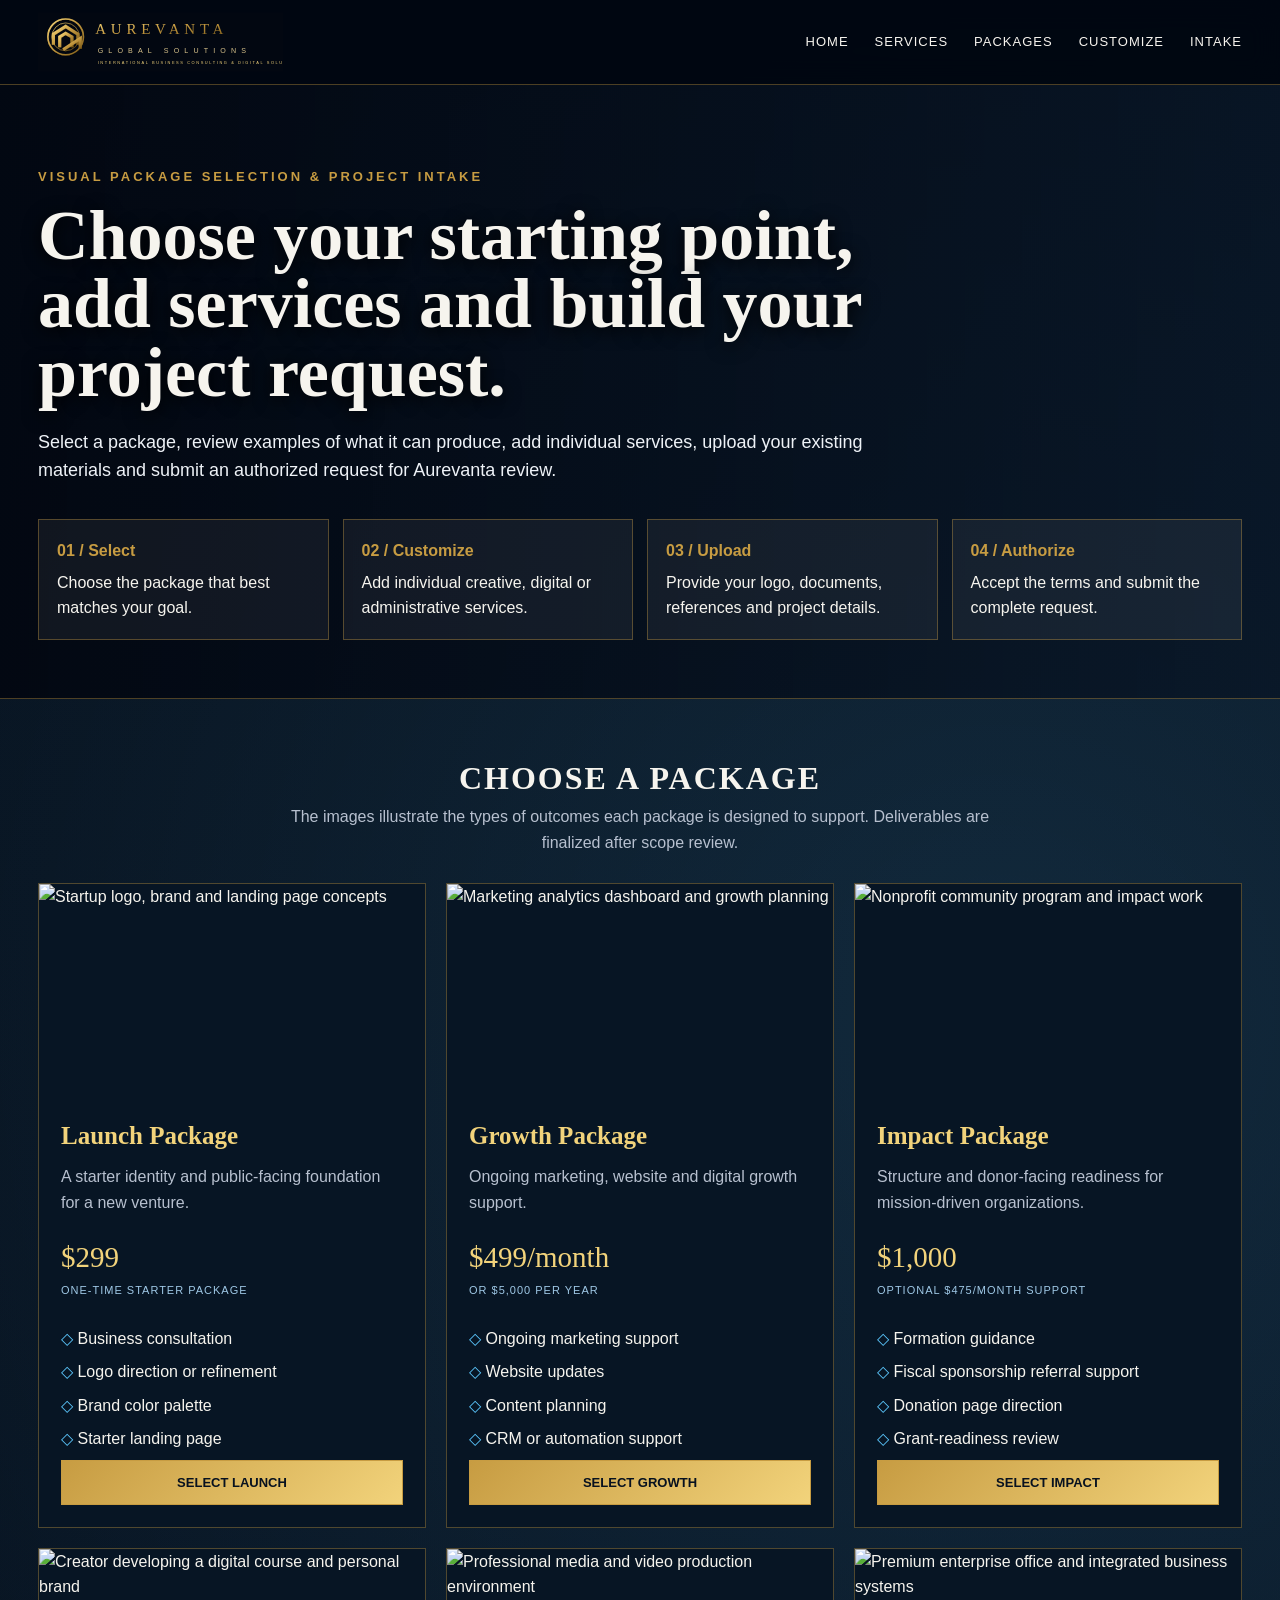
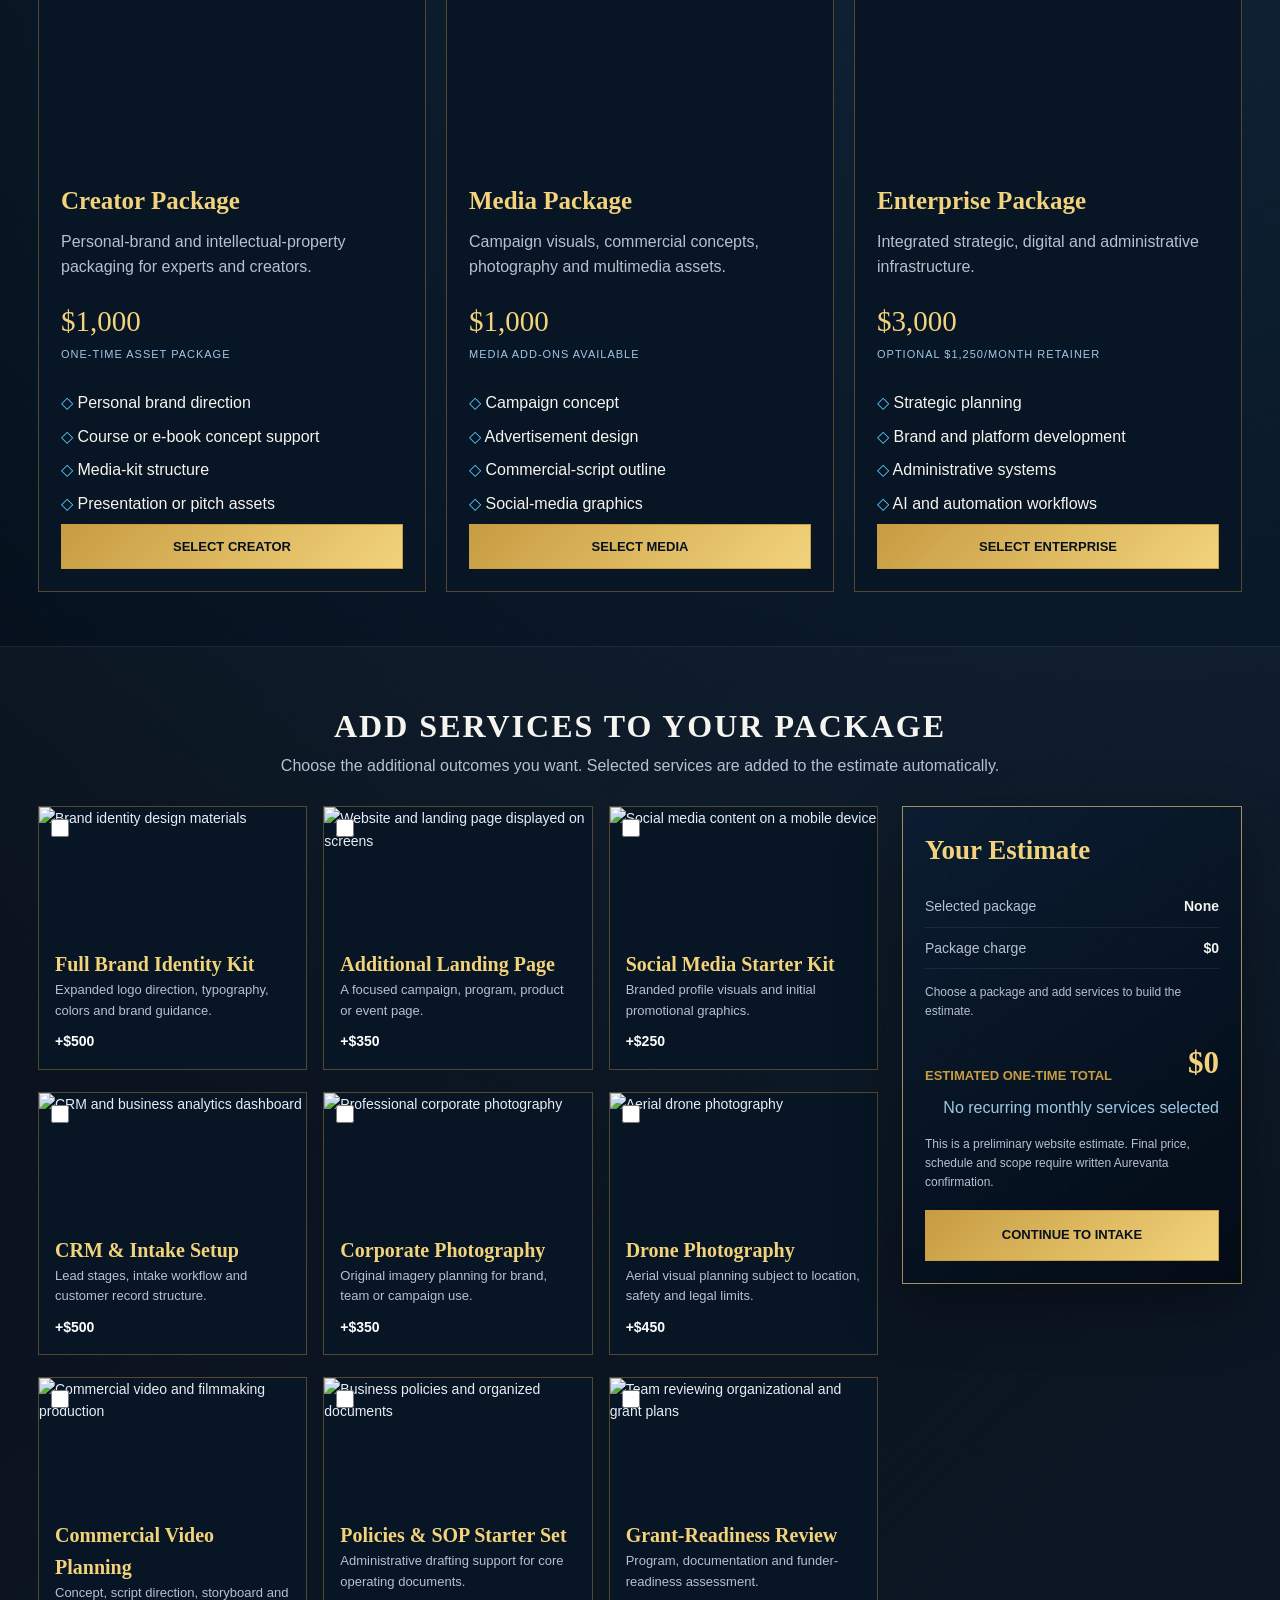
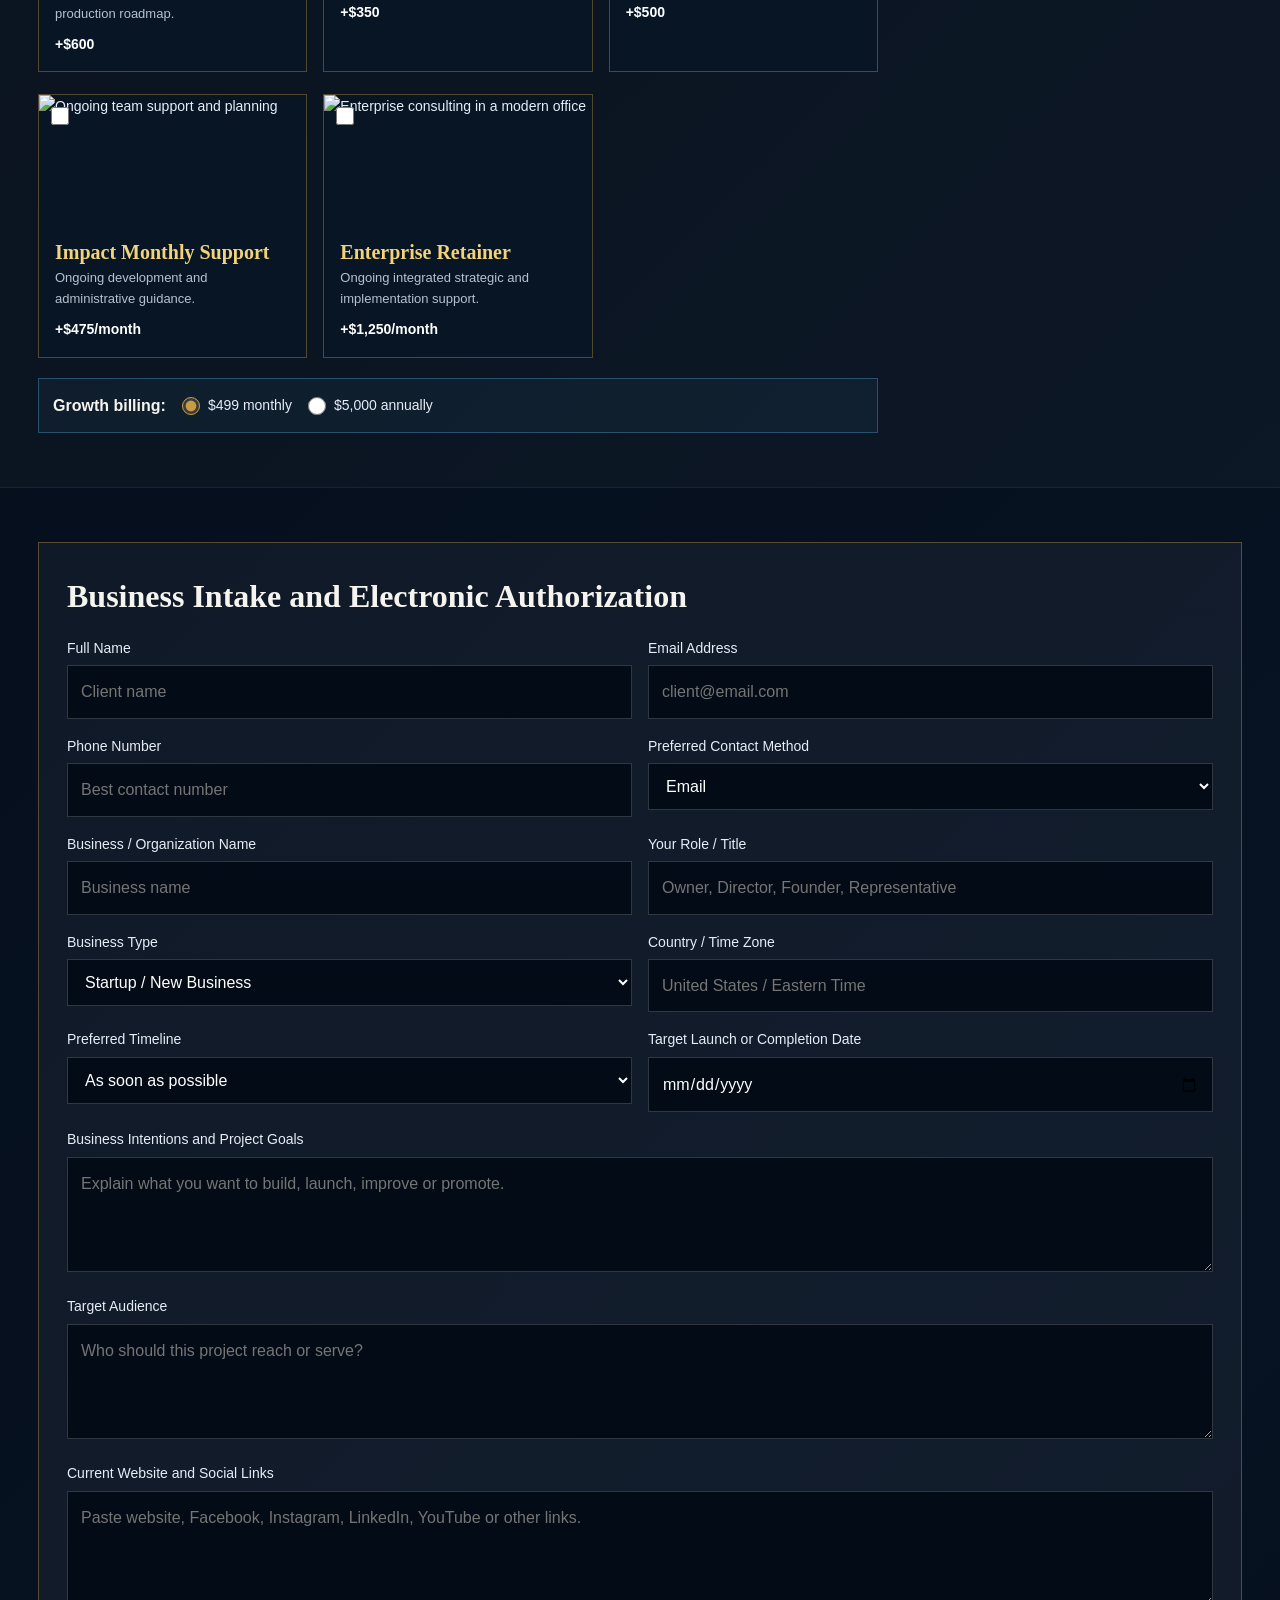
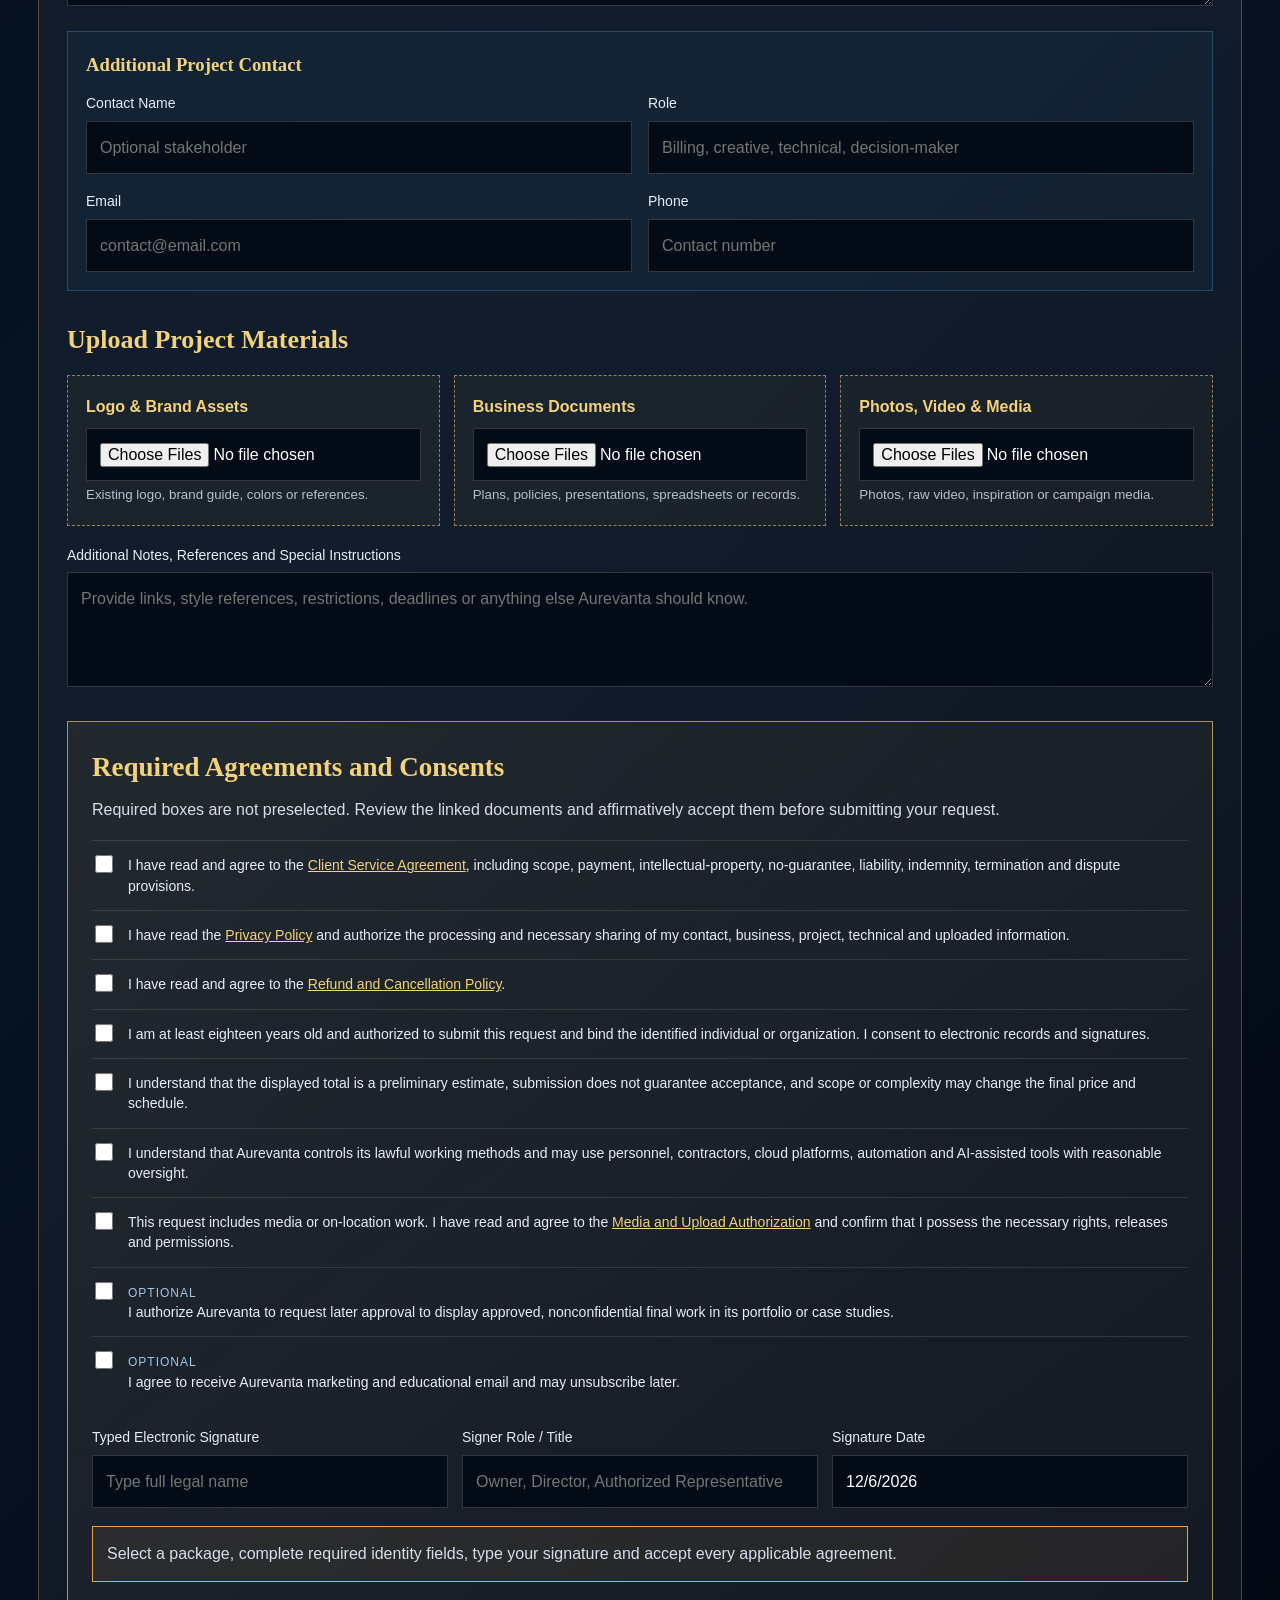
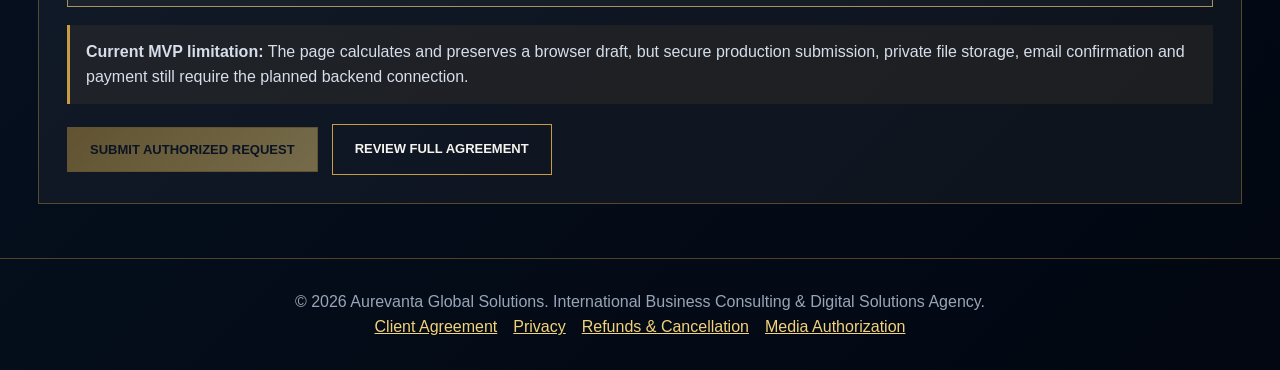
==== commit db43a4a2: "Build image-rich interactive package and service request experience" ====
--- a/packages.html
+++ b/packages.html
@@ -1 +1 @@
-<!DOCTYPE html><html lang="en"><head><meta charset="UTF-8"><meta name="viewport" content="width=device-width,initial-scale=1.0"><title>Packages | Aurevanta Global Solutions</title><link rel="stylesheet" href="global.css"><style>.pricing{font-family:Georgia,serif;color:#f2d37b;font-size:28px;margin:14px 0 4px}.label{display:inline-block;margin:0 0 14px;color:#dfe7f4;background:rgba(92,200,255,.09);border:1px solid rgba(92,200,255,.35);font-size:12px;text-transform:uppercase;letter-spacing:1px;padding:6px 9px}.process{display:grid;grid-template-columns:repeat(4,1fr);gap:14px;margin-top:34px}.step{border:1px solid var(--line);background:rgba(255,255,255,.045);padding:18px}.step b{color:var(--gold);display:block;margin-bottom:6px}.form-panel{border:1px solid var(--line);background:rgba(255,255,255,.045);padding:28px}.form-grid{display:grid;grid-template-columns:repeat(2,1fr);gap:16px}label{display:block;color:#e7edf7;font-size:14px;margin-bottom:6px}input,select,textarea{width:100%;background:#030b16;border:1px solid rgba(255,255,255,.18);color:#fff;padding:13px;font:inherit}input[type=checkbox]{width:auto;min-width:18px;height:18px;accent-color:#c79c42}.full{grid-column:1/-1}.note{border-left:3px solid var(--gold);padding:14px 16px;background:rgba(199,156,66,.08);color:#d6deea;margin-top:18px}.consent-panel{margin-top:26px;border:1px solid rgba(242,211,123,.65);background:linear-gradient(145deg,rgba(199,156,66,.09),rgba(255,255,255,.025));padding:24px}.consent-panel h3{font-family:Georgia,serif;color:#f2d37b;font-size:27px;margin-bottom:8px}.consent-intro{color:#d6deea;margin-bottom:18px}.consent-item{display:grid;grid-template-columns:24px 1fr;gap:12px;align-items:start;padding:14px 0;border-top:1px solid rgba(255,255,255,.11)}.consent-item label{margin:0;line-height:1.45}.consent-item a{color:#f2d37b;text-decoration:underline}.optional{color:#9fc8e6;font-size:12px;text-transform:uppercase;letter-spacing:1px}.signature-grid{display:grid;grid-template-columns:1fr 1fr 1fr;gap:14px;margin-top:20px}.status{margin-top:18px;padding:14px;border:1px solid rgba(255,255,255,.18);color:#d6deea}.status.ready{border-color:#7ccf9b;background:rgba(124,207,155,.08);color:#d7ffe4}.status.blocked{border-color:#e4a255;background:rgba(228,162,85,.08)}.submit-row{display:flex;gap:14px;align-items:center;flex-wrap:wrap;margin-top:20px}.submit-row button:disabled{opacity:.45;cursor:not-allowed}.checkout-box{display:grid;grid-template-columns:1fr 1fr;gap:18px}.checkout-card{border:1px solid rgba(92,200,255,.3);background:rgba(92,200,255,.055);padding:22px}.legal-footer a{color:#f2d37b;text-decoration:underline;margin:0 8px}@media(max-width:900px){.process,.form-grid,.checkout-box,.signature-grid{grid-template-columns:1fr}}</style></head><body><header class="top"><div class="wrap nav"><a class="brand" href="index.html"><img src="assets/logo.svg" alt="Aurevanta Global Solutions logo"></a><div class="links"><a href="index.html">Home</a><a href="index.html#services">Services</a><a href="#intake">Intake</a></div></div></header><main><section class="service-hero"><div class="wrap"><div class="kicker">Package Selection and Business Intake</div><h1>Choose the right starting point for your business.</h1><p class="lead">Select a package, complete the intake, review the governing terms, and electronically authorize Aurevanta to evaluate the request. Submission is a request for review and does not automatically require Aurevanta to accept the project.</p><div class="process"><div class="step"><b>01 / Select</b>Choose the package that fits the goal.</div><div class="step"><b>02 / Intake</b>Submit details, goals, assets and documents.</div><div class="step"><b>03 / Consent</b>Review and accept the applicable terms.</div><div class="step"><b>04 / Review</b>Aurevanta confirms scope, price, timing and payment.</div></div></div></section><section class="section"><h2 class="title">Packages</h2><div class="grid"><article class="info"><h3>Launch Package</h3><p>For a new business needing a professional identity and starter presence.</p><div class="pricing">$299</div><span class="label">One-Time Asset Package</span><ul><li>Business consultation</li><li>Logo direction or refinement</li><li>Brand color palette</li><li>Starter landing page</li></ul><a class="btn primary" onclick="selectPackage('Launch Package - $299','one-time')">Select</a></article><article class="info"><h3>Growth Package</h3><p>For businesses needing continuing marketing, brand support and updates.</p><div class="pricing">$499/month</div><span class="label">$5,000/year option</span><ul><li>Ongoing marketing support</li><li>Website updates</li><li>Content planning</li><li>CRM or automation support</li></ul><a class="btn primary" onclick="selectPackage('Growth Package - $499/month or $5,000/year','subscription')">Select</a></article><article class="info"><h3>Impact Package</h3><p>For nonprofits, ministries and mission-driven organizations preparing for launch or growth.</p><div class="pricing">$1,000</div><span class="label">Optional $475/month Support</span><ul><li>Nonprofit formation guidance</li><li>Fiscal sponsorship referral support</li><li>Donation page direction</li><li>Grant readiness review</li></ul><a class="btn primary" onclick="selectPackage('Impact Package - $1,000 plus optional monthly support','hybrid')">Select</a></article><article class="info"><h3>Creator Package</h3><p>For coaches, educators, speakers, artists, creators or consultants creating IP.</p><div class="pricing">$1,000</div><span class="label">One-Time Asset Package</span><ul><li>Personal brand direction</li><li>Course or e-book concept support</li><li>Media kit structure</li><li>Presentation or pitch assets</li></ul><a class="btn primary" onclick="selectPackage('Creator Package - $1,000','one-time')">Select</a></article><article class="info"><h3>Media Package</h3><p>For promotional visuals, short-form media, campaign graphics or commercial concepts.</p><div class="pricing">$1,000</div><span class="label">One-Time Asset Package</span><ul><li>Campaign concept</li><li>Advertisement design</li><li>Commercial script outline</li><li>Social media graphics</li><li>Corporate photography add-on: $350</li><li>Drone photography add-on: $450</li><li>Commercial video planning add-on: $600</li></ul><a class="btn primary" onclick="selectPackage('Media Package - $1,000','one-time')">Select</a></article><article class="info"><h3>Enterprise Package</h3><p>For organizations needing strategic planning, digital infrastructure and administrative support.</p><div class="pricing">$3,000</div><span class="label">Optional $1,250/month Retainer</span><ul><li>Strategic planning</li><li>Full brand and platform development</li><li>Administrative systems</li><li>AI and automation workflows</li></ul><a class="btn primary" onclick="selectPackage('Enterprise Package - $3,000 plus optional retainer','custom')">Select</a></article></div></section><section class="section" id="intake"><div class="form-panel"><h2>Business Intake and Electronic Authorization</h2><form id="intakeForm"><input type="hidden" id="acceptedAt" name="acceptedAt"><input type="hidden" name="agreementVersion" value="AGS-CSA-2026-07-16-v1"><input type="hidden" name="privacyVersion" value="AGS-PRIV-2026-07-16-v1"><input type="hidden" name="refundVersion" value="AGS-RCP-2026-07-16-v1"><input type="hidden" name="mediaVersion" value="AGS-MUA-2026-07-16-v1"><div class="form-grid"><div><label>Selected Package</label><input id="selectedPackage" name="selectedPackage" value="No package selected yet" readonly></div><div><label>Payment Type</label><input id="paymentType" name="paymentType" value="Select a package above" readonly></div><div><label>Full Name</label><input id="fullName" name="fullName" required placeholder="Client name"></div><div><label>Email Address</label><input id="email" type="email" name="email" required placeholder="client@email.com"></div><div><label>Phone Number</label><input name="phone" placeholder="Best contact number"></div><div><label>Business / Organization Name</label><input id="businessName" name="businessName" placeholder="Business name"></div><div><label>Business Type</label><select name="businessType"><option>Startup / New Business</option><option>Existing Business</option><option>Nonprofit</option><option>Ministry</option><option>Creator / Personal Brand</option><option>Other</option></select></div><div><label>Preferred Timeline</label><select name="timeline"><option>As soon as possible</option><option>Within 2 weeks</option><option>Within 30 days</option><option>Within 60 days</option><option>Flexible</option></select></div><div class="full"><label>Business Intentions and Goals</label><textarea name="goals" required placeholder="Explain what you want to build, launch, improve, or promote."></textarea></div><div class="full"><label>Current Website or Social Links</label><textarea name="links" placeholder="Paste any website, Facebook, Instagram, LinkedIn, YouTube, or other links."></textarea></div><div><label>Upload Existing Logo</label><input type="file" name="logoUpload" accept="image/*"></div><div><label>Upload Brand Colors / Style References</label><input type="file" name="brandUpload" accept="image/*,.pdf,.doc,.docx"></div><div><label>Upload Business Documents</label><input type="file" name="documents" accept=".pdf,.doc,.docx,.png,.jpg,.jpeg" multiple></div><div><label>Budget Range</label><select name="budget"><option>Under $500</option><option>$500 - $1,500</option><option>$1,500 - $3,000</option><option>$3,000 - $7,500</option><option>$7,500+</option><option>Need guidance</option></select></div><div class="full"><label>Additional Notes</label><textarea name="notes" placeholder="Anything else we should know before reviewing the request?"></textarea></div></div><div class="consent-panel"><h3>Required Agreements and Consents</h3><p class="consent-intro">Required boxes are not preselected. Open the linked documents, review them, and affirmatively accept before submitting. Optional permissions are separate and are not required to request services.</p><div class="consent-item"><input class="required-consent" id="agreeTerms" type="checkbox" required><label for="agreeTerms">I have read and agree to the <a href="legal/client-service-agreement.html" target="_blank" rel="noopener">Client Service Agreement</a>, including the scope, independent-contractor, payment, intellectual-property, no-guarantee, limitation-of-liability, indemnity, termination, and dispute provisions.</label></div><div class="consent-item"><input class="required-consent" id="agreePrivacy" type="checkbox" required><label for="agreePrivacy">I have read the <a href="legal/privacy-policy.html" target="_blank" rel="noopener">Privacy Policy</a> and authorize the collection, storage, processing, and necessary sharing of my contact, business, project, technical, and uploaded information to review and perform the requested services.</label></div><div class="consent-item"><input class="required-consent" id="agreeRefund" type="checkbox" required><label for="agreeRefund">I have read and agree to the <a href="legal/refund-cancellation-policy.html" target="_blank" rel="noopener">Refund and Cancellation Policy</a>, including rules for deposits, reserved capacity, work already performed, subscriptions, rescheduling, project inactivity, and charge disputes.</label></div><div class="consent-item"><input class="required-consent" id="agreeAuthority" type="checkbox" required><label for="agreeAuthority">I am at least eighteen years old and have authority to submit this request and bind the individual, business, nonprofit, ministry, or organization identified in this form. I consent to electronic records and electronic signatures.</label></div><div class="consent-item"><input class="required-consent" id="agreeEstimate" type="checkbox" required><label for="agreeEstimate">I understand that website prices are estimates or package starting points unless Aurevanta confirms a fixed scope in writing; submission does not guarantee acceptance, scheduling, approval, funding, revenue, performance, or any particular outcome.</label></div><div class="consent-item"><input class="required-consent" id="agreeTools" type="checkbox" required><label for="agreeTools">I understand that Aurevanta controls its lawful working methods and may use personnel, contractors, cloud platforms, automation, and AI-assisted tools, with reasonable human oversight, to evaluate and perform accepted work.</label></div><div class="consent-item" id="mediaConsentWrap" hidden><input id="agreeMedia" type="checkbox"><label for="agreeMedia">Because this request includes media or on-location work, I have read and agree to the <a href="legal/media-upload-authorization.html" target="_blank" rel="noopener">Media and Upload Authorization</a> and confirm responsibility for rights, releases, property permissions, lawful files, location access, and client-supplied materials.</label></div><div class="consent-item"><input id="portfolioConsent" type="checkbox"><label for="portfolioConsent"><span class="optional">Optional</span><br>I authorize Aurevanta to request final approval to identify my organization and display approved, nonconfidential final work in its portfolio, case studies, or promotional materials. I may decline or later withdraw future permission.</label></div><div class="consent-item"><input id="marketingConsent" type="checkbox"><label for="marketingConsent"><span class="optional">Optional</span><br>I agree to receive Aurevanta marketing and educational email. I understand this is not required to request services and I may unsubscribe.</label></div><div class="signature-grid"><div><label for="typedSignature">Typed Electronic Signature</label><input id="typedSignature" name="typedSignature" required placeholder="Type full legal name"></div><div><label for="signerRole">Signer Role / Title</label><input id="signerRole" name="signerRole" required placeholder="Owner, Director, Authorized Representative"></div><div><label for="signatureDate">Signature Date</label><input id="signatureDate" name="signatureDate" readonly></div></div><div id="legalStatus" class="status blocked">Complete every required acceptance, select a package, and type your electronic signature to enable submission.</div></div><div class="note"><strong>Production record requirement:</strong> The secure backend must preserve the accepted document versions, selected package and services, displayed total, typed signature, signer role, timestamp, email, IP address, browser information, and payment reference. Browser-only checkboxes are not the final audit record.</div><div class="submit-row"><button id="submitRequest" class="btn primary" type="submit" disabled>Submit Authorized Request</button><a class="btn" href="legal/client-service-agreement.html" target="_blank" rel="noopener">Review Full Agreement</a></div></form></div></section><section class="section" id="checkout"><h2 class="title">After Aurevanta Review</h2><div class="checkout-box"><div class="checkout-card"><h3>Scope and Final Quote</h3><p>Aurevanta confirms the deliverables, schedule, revisions, price, deposit, and project-specific terms before production begins.</p></div><div class="checkout-card"><h3>Payment Authorization</h3><p>The final Stripe payment page should repeat the order summary and require acceptance of the same versioned terms before charging the deposit, full amount, or subscription.</p></div></div></section></main><footer class="legal-footer">© 2026 Aurevanta Global Solutions.<br><a href="legal/client-service-agreement.html">Client Agreement</a><a href="legal/privacy-policy.html">Privacy Policy</a><a href="legal/refund-cancellation-policy.html">Refund Policy</a><a href="legal/media-upload-authorization.html">Media & Upload Terms</a></footer><script>const form=document.getElementById('intakeForm');const packageField=document.getElementById('selectedPackage');const paymentField=document.getElementById('paymentType');const mediaWrap=document.getElementById('mediaConsentWrap');const mediaBox=document.getElementById('agreeMedia');const submitButton=document.getElementById('submitRequest');const statusBox=document.getElementById('legalStatus');const signature=document.getElementById('typedSignature');const role=document.getElementById('signerRole');document.getElementById('signatureDate').value=new Date().toLocaleDateString();function selectPackage(name,type){packageField.value=name;paymentField.value=type;const media=name.toLowerCase().includes('media');mediaWrap.hidden=!media;mediaBox.required=media;if(!media)mediaBox.checked=false;document.getElementById('intake').scrollIntoView({behavior:'smooth'});updateReadiness();}function updateReadiness(){const packageSelected=!packageField.value.startsWith('No package');const boxes=[...document.querySelectorAll('.required-consent')];if(mediaBox.required)boxes.push(mediaBox);const accepted=boxes.every(box=>box.checked);const signed=signature.value.trim().length>=3&&role.value.trim().length>=2;const ready=packageSelected&&accepted&&signed;submitButton.disabled=!ready;statusBox.className='status '+(ready?'ready':'blocked');statusBox.textContent=ready?'Required agreements accepted. The authorized request is ready for secure submission.':'Complete every required acceptance, select a package, and type your electronic signature to enable submission.';}document.querySelectorAll('input').forEach(el=>el.addEventListener('input',updateReadiness));document.querySelectorAll('input[type=checkbox]').forEach(el=>el.addEventListener('change',updateReadiness));form.addEventListener('submit',function(e){e.preventDefault();updateReadiness();if(submitButton.disabled)return;const acceptedAt=new Date().toISOString();document.getElementById('acceptedAt').value=acceptedAt;const consentRecord={agreementVersion:'AGS-CSA-2026-07-16-v1',privacyVersion:'AGS-PRIV-2026-07-16-v1',refundVersion:'AGS-RCP-2026-07-16-v1',mediaVersion:mediaBox.required?'AGS-MUA-2026-07-16-v1':null,selectedPackage:packageField.value,paymentType:paymentField.value,typedSignature:signature.value.trim(),signerRole:role.value.trim(),email:document.getElementById('email').value,organization:document.getElementById('businessName').value,acceptedAt,portfolioPermission:document.getElementById('portfolioConsent').checked,marketingConsent:document.getElementById('marketingConsent').checked,userAgent:navigator.userAgent};localStorage.setItem('aurevantaConsentDraft',JSON.stringify(consentRecord));alert('Your agreements and electronic authorization are complete. The production backend must now securely transmit the request, files, pricing, and consent audit record to Aurevanta.');document.getElementById('checkout').scrollIntoView({behavior:'smooth'});});updateReadiness();</script></body></html>+<!DOCTYPE html><html lang="en"><head><meta charset="UTF-8"><meta name="viewport" content="width=device-width,initial-scale=1.0"><title>Packages & Project Request | Aurevanta Global Solutions</title><meta name="description" content="Select an Aurevanta package, add services, calculate an estimate, upload project files and submit an authorized service request."><link rel="stylesheet" href="global.css"><style>.process{display:grid;grid-template-columns:repeat(4,1fr);gap:14px;margin-top:34px}.step{border:1px solid var(--line);background:rgba(255,255,255,.055);padding:18px}.step b{color:var(--gold);display:block;margin-bottom:6px}.builder-layout{display:grid;grid-template-columns:minmax(0,1fr) 340px;gap:24px;align-items:start}.select-card{position:relative}.select-card.active{border-color:var(--gold2);box-shadow:0 0 0 2px rgba(242,211,123,.2),0 20px 45px rgba(0,0,0,.3)}.selected-badge{display:none;position:absolute;top:14px;right:14px;background:var(--gold2);color:#07111f;padding:6px 10px;font-size:11px;font-weight:800;text-transform:uppercase;letter-spacing:1px;z-index:2}.select-card.active .selected-badge{display:block}.add-on-grid{display:grid;grid-template-columns:repeat(3,1fr);gap:16px}.addon{position:relative;border:1px solid var(--line);background:#071524;overflow:hidden;cursor:pointer;transition:.2s}.addon:hover{transform:translateY(-2px);border-color:var(--gold)}.addon.selected{border-color:var(--gold2);box-shadow:0 0 0 2px rgba(242,211,123,.18)}.addon img{width:100%;height:125px;object-fit:cover}.addon-body{padding:16px}.addon-body h3{font-family:Georgia,serif;color:var(--gold2);font-size:20px}.addon-body p{color:var(--muted);font-size:13px;min-height:42px}.addon-price{color:#fff;font-weight:800;margin-top:8px}.addon-check{position:absolute;top:12px;left:12px;width:23px;height:23px;accent-color:var(--gold)}.order-summary{position:sticky;top:108px;border:1px solid rgba(242,211,123,.65);background:linear-gradient(145deg,#0b1d31,#030b16);padding:22px;box-shadow:0 22px 55px rgba(0,0,0,.35)}.order-summary h2{font-family:Georgia,serif;color:var(--gold2);font-size:27px;margin-bottom:14px}.summary-line{display:flex;justify-content:space-between;gap:16px;padding:9px 0;border-bottom:1px solid rgba(255,255,255,.08);font-size:14px}.summary-line span:first-child{color:var(--muted)}.summary-items{margin:10px 0}.summary-item{display:flex;justify-content:space-between;gap:10px;color:#dbe3ed;font-size:13px;padding:6px 0}.summary-total{display:flex;justify-content:space-between;align-items:end;margin-top:16px}.summary-total b{font-size:13px;text-transform:uppercase;color:var(--gold)}.summary-total strong{font-family:Georgia,serif;font-size:31px;color:var(--gold2)}.monthly-total{margin-top:8px;color:#9fc8e6;text-align:right}.estimate-note{color:var(--muted);font-size:12px;margin-top:14px}.form-panel{border:1px solid var(--line);background:rgba(255,255,255,.045);padding:28px}.form-grid{display:grid;grid-template-columns:repeat(2,1fr);gap:16px}label{display:block;color:#e7edf7;font-size:14px;margin-bottom:6px}input,select,textarea{width:100%;background:#030b16;border:1px solid rgba(255,255,255,.18);color:#fff;padding:13px;font:inherit}input[type=checkbox],input[type=radio]{width:auto;min-width:18px;height:18px;accent-color:var(--gold)}textarea{min-height:115px}.full{grid-column:1/-1}.contact-panel{border:1px solid rgba(92,200,255,.25);padding:18px;margin-top:18px;background:rgba(92,200,255,.04)}.contact-panel h3{color:var(--gold2);font-family:Georgia,serif;margin-bottom:12px}.upload-grid{display:grid;grid-template-columns:repeat(3,1fr);gap:14px}.upload-box{border:1px dashed rgba(242,211,123,.55);padding:18px;background:rgba(199,156,66,.05)}.upload-box strong{display:block;color:var(--gold2);margin-bottom:8px}.upload-box small{color:var(--muted)}.note{border-left:3px solid var(--gold);padding:14px 16px;background:rgba(199,156,66,.08);color:#d6deea;margin-top:18px}.consent-panel{margin-top:26px;border:1px solid rgba(242,211,123,.65);background:linear-gradient(145deg,rgba(199,156,66,.09),rgba(255,255,255,.025));padding:24px}.consent-panel h3{font-family:Georgia,serif;color:var(--gold2);font-size:27px;margin-bottom:8px}.consent-intro{color:#d6deea;margin-bottom:18px}.consent-item{display:grid;grid-template-columns:24px 1fr;gap:12px;align-items:start;padding:14px 0;border-top:1px solid rgba(255,255,255,.11)}.consent-item label{margin:0;line-height:1.45}.consent-item a{color:var(--gold2);text-decoration:underline}.optional{color:#9fc8e6;font-size:12px;text-transform:uppercase;letter-spacing:1px}.signature-grid{display:grid;grid-template-columns:1fr 1fr 1fr;gap:14px;margin-top:20px}.status{margin-top:18px;padding:14px;border:1px solid rgba(255,255,255,.18);color:#d6deea}.status.ready{border-color:var(--success);background:rgba(124,207,155,.08);color:#d7ffe4}.status.blocked{border-color:#e4a255;background:rgba(228,162,85,.08)}.submit-row{display:flex;gap:14px;align-items:center;flex-wrap:wrap;margin-top:20px}.submit-row button:disabled{opacity:.45;cursor:not-allowed}.billing-options{display:flex;gap:16px;flex-wrap:wrap;padding:14px;border:1px solid rgba(92,200,255,.3);background:rgba(92,200,255,.05);margin-top:14px}.billing-options label{display:flex;align-items:center;gap:8px;margin:0}.legal-footer a{color:var(--gold2);text-decoration:underline;margin:0 8px}@media(max-width:1100px){.builder-layout{grid-template-columns:1fr}.order-summary{position:static}.add-on-grid{grid-template-columns:repeat(2,1fr)}}@media(max-width:900px){.process,.form-grid,.signature-grid,.upload-grid{grid-template-columns:1fr}}@media(max-width:650px){.add-on-grid{grid-template-columns:1fr}}</style></head><body><header class="top"><div class="wrap nav"><a class="brand" href="index.html"><img src="assets/logo.svg" alt="Aurevanta Global Solutions logo"></a><div class="links"><a href="index.html">Home</a><a href="index.html#services">Services</a><a href="#packages">Packages</a><a href="#customize">Customize</a><a href="#intake">Intake</a></div></div></header><main><section class="service-hero"><div class="wrap"><div class="kicker">Visual Package Selection & Project Intake</div><h1>Choose your starting point, add services and build your project request.</h1><p class="lead">Select a package, review examples of what it can produce, add individual services, upload your existing materials and submit an authorized request for Aurevanta review.</p><div class="process"><div class="step"><b>01 / Select</b>Choose the package that best matches your goal.</div><div class="step"><b>02 / Customize</b>Add individual creative, digital or administrative services.</div><div class="step"><b>03 / Upload</b>Provide your logo, documents, references and project details.</div><div class="step"><b>04 / Authorize</b>Accept the terms and submit the complete request.</div></div></div></section><section class="section" id="packages"><h2 class="title">Choose a Package</h2><p class="subtitle">The images illustrate the types of outcomes each package is designed to support. Deliverables are finalized after scope review.</p><div class="package-grid"><article class="package-showcase select-card" data-package="launch"><span class="selected-badge">Selected</span><img class="package-image" src="https://images.unsplash.com/photo-1523726491678-bf852e717f6a?auto=format&fit=crop&w=900&q=82" alt="Startup logo, brand and landing page concepts"><div class="package-content"><h3>Launch Package</h3><p>A starter identity and public-facing foundation for a new venture.</p><div class="package-price">$299</div><div class="package-type">One-time starter package</div><ul><li>Business consultation</li><li>Logo direction or refinement</li><li>Brand color palette</li><li>Starter landing page</li></ul><button class="btn primary package-select" type="button" data-package="launch">Select Launch</button></div></article><article class="package-showcase select-card" data-package="growth"><span class="selected-badge">Selected</span><img class="package-image" src="https://images.unsplash.com/photo-1551288049-bebda4e38f71?auto=format&fit=crop&w=900&q=82" alt="Marketing analytics dashboard and growth planning"><div class="package-content"><h3>Growth Package</h3><p>Ongoing marketing, website and digital growth support.</p><div class="package-price">$499/month</div><div class="package-type">Or $5,000 per year</div><ul><li>Ongoing marketing support</li><li>Website updates</li><li>Content planning</li><li>CRM or automation support</li></ul><button class="btn primary package-select" type="button" data-package="growth">Select Growth</button></div></article><article class="package-showcase select-card" data-package="impact"><span class="selected-badge">Selected</span><img class="package-image" src="https://images.unsplash.com/photo-1559027615-cd4628902d4a?auto=format&fit=crop&w=900&q=82" alt="Nonprofit community program and impact work"><div class="package-content"><h3>Impact Package</h3><p>Structure and donor-facing readiness for mission-driven organizations.</p><div class="package-price">$1,000</div><div class="package-type">Optional $475/month support</div><ul><li>Formation guidance</li><li>Fiscal sponsorship referral support</li><li>Donation page direction</li><li>Grant-readiness review</li></ul><button class="btn primary package-select" type="button" data-package="impact">Select Impact</button></div></article><article class="package-showcase select-card" data-package="creator"><span class="selected-badge">Selected</span><img class="package-image" src="https://images.unsplash.com/photo-1516321318423-f06f85e504b3?auto=format&fit=crop&w=900&q=82" alt="Creator developing a digital course and personal brand"><div class="package-content"><h3>Creator Package</h3><p>Personal-brand and intellectual-property packaging for experts and creators.</p><div class="package-price">$1,000</div><div class="package-type">One-time asset package</div><ul><li>Personal brand direction</li><li>Course or e-book concept support</li><li>Media-kit structure</li><li>Presentation or pitch assets</li></ul><button class="btn primary package-select" type="button" data-package="creator">Select Creator</button></div></article><article class="package-showcase select-card" data-package="media"><span class="selected-badge">Selected</span><img class="package-image" src="https://images.unsplash.com/photo-1492619375914-88005aa9e8fb?auto=format&fit=crop&w=900&q=82" alt="Professional media and video production environment"><div class="package-content"><h3>Media Package</h3><p>Campaign visuals, commercial concepts, photography and multimedia assets.</p><div class="package-price">$1,000</div><div class="package-type">Media add-ons available</div><ul><li>Campaign concept</li><li>Advertisement design</li><li>Commercial-script outline</li><li>Social-media graphics</li></ul><button class="btn primary package-select" type="button" data-package="media">Select Media</button></div></article><article class="package-showcase select-card" data-package="enterprise"><span class="selected-badge">Selected</span><img class="package-image" src="https://images.unsplash.com/photo-1497366811353-6870744d04b2?auto=format&fit=crop&w=900&q=82" alt="Premium enterprise office and integrated business systems"><div class="package-content"><h3>Enterprise Package</h3><p>Integrated strategic, digital and administrative infrastructure.</p><div class="package-price">$3,000</div><div class="package-type">Optional $1,250/month retainer</div><ul><li>Strategic planning</li><li>Brand and platform development</li><li>Administrative systems</li><li>AI and automation workflows</li></ul><button class="btn primary package-select" type="button" data-package="enterprise">Select Enterprise</button></div></article></div></section><section class="section alt" id="customize"><div class="section-inner"><h2 class="title">Add Services to Your Package</h2><p class="subtitle">Choose the additional outcomes you want. Selected services are added to the estimate automatically.</p><div class="builder-layout"><div><div class="add-on-grid"><label class="addon"><input class="addon-check" type="checkbox" data-name="Full Brand Identity Kit" data-price="500"><img src="https://images.unsplash.com/photo-1561070791-2526d30994b5?auto=format&fit=crop&w=700&q=80" alt="Brand identity design materials"><div class="addon-body"><h3>Full Brand Identity Kit</h3><p>Expanded logo direction, typography, colors and brand guidance.</p><div class="addon-price">+$500</div></div></label><label class="addon"><input class="addon-check" type="checkbox" data-name="Additional Landing Page" data-price="350"><img src="https://images.unsplash.com/photo-1524758631624-e2822e304c36?auto=format&fit=crop&w=700&q=80" alt="Website and landing page displayed on screens"><div class="addon-body"><h3>Additional Landing Page</h3><p>A focused campaign, program, product or event page.</p><div class="addon-price">+$350</div></div></label><label class="addon"><input class="addon-check" type="checkbox" data-name="Social Media Starter Kit" data-price="250"><img src="https://images.unsplash.com/photo-1611162617474-5b21e879e113?auto=format&fit=crop&w=700&q=80" alt="Social media content on a mobile device"><div class="addon-body"><h3>Social Media Starter Kit</h3><p>Branded profile visuals and initial promotional graphics.</p><div class="addon-price">+$250</div></div></label><label class="addon"><input class="addon-check" type="checkbox" data-name="CRM and Intake Setup" data-price="500"><img src="https://images.unsplash.com/photo-1460925895917-afdab827c52f?auto=format&fit=crop&w=700&q=80" alt="CRM and business analytics dashboard"><div class="addon-body"><h3>CRM & Intake Setup</h3><p>Lead stages, intake workflow and customer record structure.</p><div class="addon-price">+$500</div></div></label><label class="addon"><input class="addon-check" type="checkbox" data-name="Corporate Photography" data-price="350" data-media="true"><img src="https://images.unsplash.com/photo-1500530855697-b586d89ba3ee?auto=format&fit=crop&w=700&q=80" alt="Professional corporate photography"><div class="addon-body"><h3>Corporate Photography</h3><p>Original imagery planning for brand, team or campaign use.</p><div class="addon-price">+$350</div></div></label><label class="addon"><input class="addon-check" type="checkbox" data-name="Drone Photography" data-price="450" data-media="true"><img src="https://images.unsplash.com/photo-1473968512647-3e447244af8f?auto=format&fit=crop&w=700&q=80" alt="Aerial drone photography"><div class="addon-body"><h3>Drone Photography</h3><p>Aerial visual planning subject to location, safety and legal limits.</p><div class="addon-price">+$450</div></div></label><label class="addon"><input class="addon-check" type="checkbox" data-name="Commercial Video Planning" data-price="600" data-media="true"><img src="https://images.unsplash.com/photo-1485846234645-a62644f84728?auto=format&fit=crop&w=700&q=80" alt="Commercial video and filmmaking production"><div class="addon-body"><h3>Commercial Video Planning</h3><p>Concept, script direction, storyboard and production roadmap.</p><div class="addon-price">+$600</div></div></label><label class="addon"><input class="addon-check" type="checkbox" data-name="Policies and SOP Starter Set" data-price="350"><img src="https://images.unsplash.com/photo-1450101499163-c8848c66ca85?auto=format&fit=crop&w=700&q=80" alt="Business policies and organized documents"><div class="addon-body"><h3>Policies & SOP Starter Set</h3><p>Administrative drafting support for core operating documents.</p><div class="addon-price">+$350</div></div></label><label class="addon"><input class="addon-check" type="checkbox" data-name="Grant Readiness Review" data-price="500"><img src="https://images.unsplash.com/photo-1556761175-b413da4baf72?auto=format&fit=crop&w=700&q=80" alt="Team reviewing organizational and grant plans"><div class="addon-body"><h3>Grant-Readiness Review</h3><p>Program, documentation and funder-readiness assessment.</p><div class="addon-price">+$500</div></div></label><label class="addon"><input class="addon-check recurring-addon" type="checkbox" data-name="Impact Monthly Support" data-price="0" data-recurring="475"><img src="https://images.unsplash.com/photo-1552664730-d307ca884978?auto=format&fit=crop&w=700&q=80" alt="Ongoing team support and planning"><div class="addon-body"><h3>Impact Monthly Support</h3><p>Ongoing development and administrative guidance.</p><div class="addon-price">+$475/month</div></div></label><label class="addon"><input class="addon-check recurring-addon" type="checkbox" data-name="Enterprise Retainer" data-price="0" data-recurring="1250"><img src="https://images.unsplash.com/photo-1497366754035-f200968a6e72?auto=format&fit=crop&w=700&q=80" alt="Enterprise consulting in a modern office"><div class="addon-body"><h3>Enterprise Retainer</h3><p>Ongoing integrated strategic and implementation support.</p><div class="addon-price">+$1,250/month</div></div></label></div><div id="growthBilling" class="billing-options" hidden><strong>Growth billing:</strong><label><input type="radio" name="growthCycle" value="monthly" checked> $499 monthly</label><label><input type="radio" name="growthCycle" value="annual"> $5,000 annually</label></div></div><aside class="order-summary"><h2>Your Estimate</h2><div class="summary-line"><span>Selected package</span><strong id="summaryPackage">None</strong></div><div class="summary-line"><span>Package charge</span><strong id="summaryBase">$0</strong></div><div id="summaryItems" class="summary-items"><p class="estimate-note">Choose a package and add services to build the estimate.</p></div><div class="summary-total"><b>Estimated one-time total</b><strong id="oneTimeTotal">$0</strong></div><div id="recurringTotal" class="monthly-total">No recurring services selected</div><p class="estimate-note">This is a preliminary website estimate. Final price, schedule and scope require written Aurevanta confirmation.</p><a class="btn primary" href="#intake" style="display:block;text-align:center;margin-top:18px">Continue to Intake</a></aside></div></div></section><section class="section" id="intake"><div class="form-panel"><h2>Business Intake and Electronic Authorization</h2><form id="intakeForm"><input type="hidden" id="selectedPackage" name="selectedPackage"><input type="hidden" id="paymentType" name="paymentType"><input type="hidden" id="estimatedTotal" name="estimatedTotal"><input type="hidden" id="recurringEstimate" name="recurringEstimate"><input type="hidden" id="selectedAddons" name="selectedAddons"><input type="hidden" id="acceptedAt" name="acceptedAt"><input type="hidden" name="agreementVersion" value="AGS-CSA-2026-07-16-v1"><input type="hidden" name="privacyVersion" value="AGS-PRIV-2026-07-16-v1"><input type="hidden" name="refundVersion" value="AGS-RCP-2026-07-16-v1"><input type="hidden" name="mediaVersion" value="AGS-MUA-2026-07-16-v1"><div class="form-grid"><div><label>Full Name</label><input id="fullName" name="fullName" required placeholder="Client name"></div><div><label>Email Address</label><input id="email" type="email" name="email" required placeholder="client@email.com"></div><div><label>Phone Number</label><input name="phone" required placeholder="Best contact number"></div><div><label>Preferred Contact Method</label><select name="contactMethod"><option>Email</option><option>Phone</option><option>Text message</option><option>Video meeting</option></select></div><div><label>Business / Organization Name</label><input id="businessName" name="businessName" required placeholder="Business name"></div><div><label>Your Role / Title</label><input name="clientRole" required placeholder="Owner, Director, Founder, Representative"></div><div><label>Business Type</label><select name="businessType"><option>Startup / New Business</option><option>Existing Business</option><option>Nonprofit</option><option>Ministry</option><option>Creator / Personal Brand</option><option>Other</option></select></div><div><label>Country / Time Zone</label><input name="countryTimezone" placeholder="United States / Eastern Time"></div><div><label>Preferred Timeline</label><select name="timeline"><option>As soon as possible</option><option>Within 2 weeks</option><option>Within 30 days</option><option>Within 60 days</option><option>Flexible</option></select></div><div><label>Target Launch or Completion Date</label><input type="date" name="targetDate"></div><div class="full"><label>Business Intentions and Project Goals</label><textarea name="goals" required placeholder="Explain what you want to build, launch, improve or promote."></textarea></div><div class="full"><label>Target Audience</label><textarea name="audience" placeholder="Who should this project reach or serve?"></textarea></div><div class="full"><label>Current Website and Social Links</label><textarea name="links" placeholder="Paste website, Facebook, Instagram, LinkedIn, YouTube or other links."></textarea></div></div><div class="contact-panel"><h3>Additional Project Contact</h3><div class="form-grid"><div><label>Contact Name</label><input name="additionalContactName" placeholder="Optional stakeholder"></div><div><label>Role</label><input name="additionalContactRole" placeholder="Billing, creative, technical, decision-maker"></div><div><label>Email</label><input type="email" name="additionalContactEmail" placeholder="contact@email.com"></div><div><label>Phone</label><input name="additionalContactPhone" placeholder="Contact number"></div></div></div><h3 style="font-family:Georgia,serif;color:var(--gold2);font-size:26px;margin:28px 0 14px">Upload Project Materials</h3><div class="upload-grid"><div class="upload-box"><strong>Logo & Brand Assets</strong><input type="file" name="logoUpload" accept="image/*,.pdf" multiple><small>Existing logo, brand guide, colors or references.</small></div><div class="upload-box"><strong>Business Documents</strong><input type="file" name="documents" accept=".pdf,.doc,.docx,.xls,.xlsx,.ppt,.pptx" multiple><small>Plans, policies, presentations, spreadsheets or records.</small></div><div class="upload-box"><strong>Photos, Video & Media</strong><input type="file" name="mediaUpload" accept="image/*,video/*,audio/*" multiple><small>Photos, raw video, inspiration or campaign media.</small></div></div><div class="full" style="margin-top:18px"><label>Additional Notes, References and Special Instructions</label><textarea name="notes" placeholder="Provide links, style references, restrictions, deadlines or anything else Aurevanta should know."></textarea></div><div class="consent-panel"><h3>Required Agreements and Consents</h3><p class="consent-intro">Required boxes are not preselected. Review the linked documents and affirmatively accept them before submitting your request.</p><div class="consent-item"><input class="required-consent" id="agreeTerms" type="checkbox" required><label for="agreeTerms">I have read and agree to the <a href="legal/client-service-agreement.html" target="_blank" rel="noopener">Client Service Agreement</a>, including scope, payment, intellectual-property, no-guarantee, liability, indemnity, termination and dispute provisions.</label></div><div class="consent-item"><input class="required-consent" id="agreePrivacy" type="checkbox" required><label for="agreePrivacy">I have read the <a href="legal/privacy-policy.html" target="_blank" rel="noopener">Privacy Policy</a> and authorize the processing and necessary sharing of my contact, business, project, technical and uploaded information.</label></div><div class="consent-item"><input class="required-consent" id="agreeRefund" type="checkbox" required><label for="agreeRefund">I have read and agree to the <a href="legal/refund-cancellation-policy.html" target="_blank" rel="noopener">Refund and Cancellation Policy</a>.</label></div><div class="consent-item"><input class="required-consent" id="agreeAuthority" type="checkbox" required><label for="agreeAuthority">I am at least eighteen years old and authorized to submit this request and bind the identified individual or organization. I consent to electronic records and signatures.</label></div><div class="consent-item"><input class="required-consent" id="agreeEstimate" type="checkbox" required><label for="agreeEstimate">I understand that the displayed total is a preliminary estimate, submission does not guarantee acceptance, and scope or complexity may change the final price and schedule.</label></div><div class="consent-item"><input class="required-consent" id="agreeTools" type="checkbox" required><label for="agreeTools">I understand that Aurevanta controls its lawful working methods and may use personnel, contractors, cloud platforms, automation and AI-assisted tools with reasonable oversight.</label></div><div class="consent-item" id="mediaConsentWrap" hidden><input class="required-consent" id="agreeMedia" type="checkbox"><label for="agreeMedia">This request includes media or on-location work. I have read and agree to the <a href="legal/media-upload-authorization.html" target="_blank" rel="noopener">Media and Upload Authorization</a> and confirm that I possess the necessary rights, releases and permissions.</label></div><div class="consent-item"><input id="portfolioConsent" type="checkbox"><label for="portfolioConsent"><span class="optional">Optional</span><br>I authorize Aurevanta to request later approval to display approved, nonconfidential final work in its portfolio or case studies.</label></div><div class="consent-item"><input id="marketingConsent" type="checkbox"><label for="marketingConsent"><span class="optional">Optional</span><br>I agree to receive Aurevanta marketing and educational email and may unsubscribe later.</label></div><div class="signature-grid"><div><label for="typedSignature">Typed Electronic Signature</label><input id="typedSignature" name="typedSignature" required placeholder="Type full legal name"></div><div><label for="signerRole">Signer Role / Title</label><input id="signerRole" name="signerRole" required placeholder="Owner, Director, Authorized Representative"></div><div><label for="signatureDate">Signature Date</label><input id="signatureDate" name="signatureDate" readonly></div></div><div id="legalStatus" class="status blocked">Select a package, complete required fields and accept every applicable agreement to enable submission.</div></div><div class="note"><strong>Current MVP limitation:</strong> The page calculates and preserves a browser draft, but secure production submission, private file storage, email confirmation and payment still require the planned backend connection.</div><div class="submit-row"><button id="submitRequest" class="btn primary" type="submit" disabled>Submit Authorized Request</button><a class="btn" href="legal/client-service-agreement.html" target="_blank" rel="noopener">Review Full Agreement</a></div></form></div></section></main><footer><p>© 2026 Aurevanta Global Solutions. International Business Consulting & Digital Solutions Agency.</p><p class="legal-footer"><a href="legal/client-service-agreement.html">Client Agreement</a><a href="legal/privacy-policy.html">Privacy</a><a href="legal/refund-cancellation-policy.html">Refunds & Cancellation</a><a href="legal/media-upload-authorization.html">Media Authorization</a></p></footer><script>const packages={launch:{name:'Launch Package',base:299,type:'one-time'},growth:{name:'Growth Package',base:0,type:'subscription'},impact:{name:'Impact Package',base:1000,type:'hybrid'},creator:{name:'Creator Package',base:1000,type:'one-time'},media:{name:'Media Package',base:1000,type:'one-time'},enterprise:{name:'Enterprise Package',base:3000,type:'custom'}};let selectedKey='';const money=n=>new Intl.NumberFormat('en-US',{style:'currency',currency:'USD',maximumFractionDigits:0}).format(n);const packageCards=[...document.querySelectorAll('.select-card')];const addonChecks=[...document.querySelectorAll('.addon-check')];function selectPackage(key){selectedKey=key;packageCards.forEach(c=>c.classList.toggle('active',c.dataset.package===key));document.getElementById('growthBilling').hidden=key!=='growth';document.getElementById('selectedPackage').value=packages[key].name;document.getElementById('paymentType').value=packages[key].type;updateEstimate();updateConsent();document.getElementById('customize').scrollIntoView({behavior:'smooth'});}document.querySelectorAll('.package-select').forEach(b=>b.addEventListener('click',()=>selectPackage(b.dataset.package)));addonChecks.forEach(c=>c.addEventListener('change',()=>{c.closest('.addon').classList.toggle('selected',c.checked);updateEstimate();updateConsent();}));document.querySelectorAll('input[name=growthCycle]').forEach(r=>r.addEventListener('change',updateEstimate));function updateEstimate(){let oneTime=0,recurring=0,annual=0;const items=[];if(selectedKey){const p=packages[selectedKey];if(selectedKey==='growth'){const cycle=document.querySelector('input[name=growthCycle]:checked').value;if(cycle==='annual'){annual=5000;oneTime=5000;items.push(['Growth annual plan',5000]);}else{recurring=499;items.push(['Growth monthly plan',499,'monthly']);}}else{oneTime=p.base;items.push([p.name,p.base]);}}addonChecks.filter(c=>c.checked).forEach(c=>{const price=Number(c.dataset.price||0),monthly=Number(c.dataset.recurring||0);oneTime+=price;recurring+=monthly;items.push([c.dataset.name,price||monthly,monthly?'monthly':'one-time']);});document.getElementById('summaryPackage').textContent=selectedKey?packages[selectedKey].name:'None';document.getElementById('summaryBase').textContent=selectedKey?(selectedKey==='growth'?'See billing selection':money(packages[selectedKey].base)):'$0';document.getElementById('summaryItems').innerHTML=items.length?items.map(i=>`<div class="summary-item"><span>${i[0]}</span><strong>${money(i[1])}${i[2]==='monthly'?'/mo':''}</strong></div>`).join(''):'<p class="estimate-note">Choose a package and add services to build the estimate.</p>';document.getElementById('oneTimeTotal').textContent=money(oneTime);document.getElementById('recurringTotal').textContent=recurring?`${money(recurring)} in recurring monthly services`:'No recurring monthly services selected';document.getElementById('estimatedTotal').value=oneTime;document.getElementById('recurringEstimate').value=recurring;document.getElementById('selectedAddons').value=addonChecks.filter(c=>c.checked).map(c=>c.dataset.name).join(', ');const mediaNeeded=selectedKey==='media'||addonChecks.some(c=>c.checked&&c.dataset.media==='true');document.getElementById('mediaConsentWrap').hidden=!mediaNeeded;document.getElementById('agreeMedia').required=mediaNeeded;}const requiredBoxes=()=>[...document.querySelectorAll('.required-consent')].filter(c=>!c.closest('[hidden]'));function updateConsent(){const requiredOk=requiredBoxes().every(c=>c.checked);const signatureOk=document.getElementById('typedSignature').value.trim().length>2&&document.getElementById('signerRole').value.trim().length>1;const identityOk=document.getElementById('fullName').value.trim()&&document.getElementById('email').validity.valid&&document.getElementById('businessName').value.trim();const ready=Boolean(selectedKey&&requiredOk&&signatureOk&&identityOk);const status=document.getElementById('legalStatus');status.className='status '+(ready?'ready':'blocked');status.textContent=ready?'Required package, identity, signature and consent information is complete. Submission is enabled.':'Select a package, complete required identity fields, type your signature and accept every applicable agreement.';document.getElementById('submitRequest').disabled=!ready;}document.querySelectorAll('#intakeForm input,#intakeForm select,#intakeForm textarea').forEach(el=>el.addEventListener('input',updateConsent));document.querySelectorAll('#intakeForm input[type=checkbox]').forEach(el=>el.addEventListener('change',updateConsent));document.getElementById('signatureDate').value=new Date().toLocaleDateString();const queryPackage=new URLSearchParams(location.search).get('package');if(queryPackage&&packages[queryPackage])selectPackage(queryPackage);document.getElementById('intakeForm').addEventListener('submit',e=>{e.preventDefault();updateConsent();if(document.getElementById('submitRequest').disabled)return;const acceptedAt=new Date().toISOString();document.getElementById('acceptedAt').value=acceptedAt;const formData=new FormData(e.target);const draft={reference:'AGS-DRAFT-'+Date.now(),acceptedAt,package:selectedKey,estimatedTotal:document.getElementById('estimatedTotal').value,recurringEstimate:document.getElementById('recurringEstimate').value,addons:document.getElementById('selectedAddons').value,fullName:formData.get('fullName'),email:formData.get('email'),businessName:formData.get('businessName'),agreementVersion:formData.get('agreementVersion'),privacyVersion:formData.get('privacyVersion'),refundVersion:formData.get('refundVersion'),mediaVersion:formData.get('mediaVersion')};localStorage.setItem('aurevantaRequestDraft',JSON.stringify(draft));alert(`Request draft confirmed: ${draft.reference}\nEstimated one-time total: ${money(Number(draft.estimatedTotal))}\nThis MVP currently saves the request draft in this browser. Secure submission and file transfer will activate when the backend is connected.`);});updateEstimate();updateConsent();</script></body></html>
--- a/global.css
+++ b/global.css
@@ -1 +1 @@
-:root{--gold:#c79c42;--gold2:#f2d37b;--light:#f6f4ee;--muted:#b7c0cf;--blue:#5cc8ff;--line:rgba(199,156,66,.38);--navy:#020711;--panel:#071524}*{box-sizing:border-box;margin:0;padding:0}body{font-family:Segoe UI,Arial,sans-serif;background:radial-gradient(circle at 78% 15%,rgba(92,200,255,.18),transparent 32%),linear-gradient(135deg,#020711,#071323 70%,#020711);color:var(--light);line-height:1.6}a{text-decoration:none;color:inherit}.top{position:sticky;top:0;background:rgba(1,7,17,.96);border-bottom:1px solid var(--line);z-index:5}.nav{max-width:1450px;margin:auto;height:84px;padding:0 38px;display:flex;align-items:center;justify-content:space-between}.brand{display:flex;gap:14px;align-items:center}.brand img{width:245px;height:60px;object-fit:contain}.brand div{display:none}.links{display:flex;gap:26px;text-transform:uppercase;font-size:13px;letter-spacing:1px}.links a:hover{color:var(--gold)}.hero{min-height:470px;position:relative;overflow:hidden;border-bottom:1px solid var(--line);background:linear-gradient(90deg,rgba(2,7,17,.95),rgba(5,17,35,.78),rgba(2,7,17,.86)),radial-gradient(circle at 74% 50%,rgba(92,200,255,.22),transparent 28%)}.hero:after{content:"";position:absolute;inset:auto 0 0 0;height:230px;background:linear-gradient(to top,#06111f,transparent)}.buildings span{position:absolute;bottom:0;width:70px;background:linear-gradient(to top,#071525,#123252);box-shadow:0 0 22px rgba(91,189,255,.12)}.buildings span:nth-child(1){left:30%;height:150px}.buildings span:nth-child(2){left:38%;height:270px;width:92px}.buildings span:nth-child(3){left:49%;height:185px}.buildings span:nth-child(4){right:20%;height:230px}.buildings span:nth-child(5){right:8%;height:170px}.hero-inner{max-width:1360px;margin:auto;min-height:470px;padding:62px 38px;display:grid;grid-template-columns:1fr 1fr;gap:40px;align-items:center;position:relative;z-index:2}.copy h1{font-family:Georgia,serif;font-size:clamp(42px,5vw,70px);line-height:.92;margin-bottom:20px}.copy em{font-style:normal;color:var(--gold)}.copy p{color:#e4e8ef;font-size:17px;max-width:590px;margin-bottom:28px}.btns{display:flex;gap:16px;flex-wrap:wrap}.btn{border:1px solid var(--gold);padding:14px 22px;text-transform:uppercase;font-size:13px;font-weight:700;display:inline-block;cursor:pointer}.primary{background:linear-gradient(135deg,var(--gold),var(--gold2));color:#07111f}.hud{border:1px solid rgba(92,200,255,.35);background:linear-gradient(135deg,rgba(9,27,50,.84),rgba(4,13,26,.6));padding:28px;box-shadow:0 0 42px rgba(92,200,255,.12)}.hud h3{text-transform:uppercase;letter-spacing:1.6px;margin-bottom:15px}.solution{border-top:1px solid rgba(255,255,255,.1);padding:13px 0;display:grid;grid-template-columns:38px 1fr;gap:12px}.solution i{border:1px solid rgba(255,255,255,.65);border-radius:50%;height:36px;display:grid;place-items:center;font-style:normal;font-size:12px}.solution strong{display:block;text-transform:uppercase;letter-spacing:1px}.solution span{color:var(--muted);font-size:13px}.strip{border-bottom:1px solid var(--line);background:rgba(4,13,26,.82)}.strip-grid{max-width:1360px;margin:auto;display:grid;grid-template-columns:repeat(4,1fr)}.strip-item{padding:20px 28px;border-right:1px solid var(--line)}.strip-item strong{display:block;text-transform:uppercase;letter-spacing:1px}.strip-item span{color:var(--muted)}.section{max-width:1450px;margin:auto;padding:42px 38px}.title{text-align:center;margin-bottom:22px;font-family:Georgia,serif;text-transform:uppercase;letter-spacing:2px;font-size:26px}.cards{display:grid;grid-template-columns:repeat(6,1fr);gap:14px}.card{border:1px solid var(--line);background:#071524;min-height:250px;display:flex;flex-direction:column;overflow:hidden}.thumb{height:112px;position:relative;display:grid;place-items:center;border-bottom:1px solid var(--line);overflow:hidden;background:#091827}.thumb:before{content:"";position:absolute;inset:0;background:linear-gradient(135deg,rgba(2,7,17,.36),rgba(2,7,17,.06)),var(--art);background-size:cover;background-position:center;filter:saturate(1.05) contrast(1.05)}.thumb:after{content:var(--icon);position:relative;z-index:1;color:var(--gold2);font-size:44px;text-shadow:0 3px 16px #000}.thumb.marketing{--icon:"♟";--art:radial-gradient(circle at 60% 35%,rgba(242,211,123,.75),transparent 10%),linear-gradient(150deg,#101822,#07101c 45%,#20334a)}.thumb.creative{--icon:"◉";--art:radial-gradient(circle at 55% 46%,#0b1320 0 12%,#c79c42 13% 17%,#0b1320 18% 28%,transparent 29%),linear-gradient(135deg,#222b34,#07101c)}.thumb.digital{--icon:"▣";--art:linear-gradient(135deg,#07101c,#123252),repeating-linear-gradient(90deg,rgba(92,200,255,.24) 0 2px,transparent 2px 18px)}.thumb.admin{--icon:"▤";--art:linear-gradient(135deg,#2a2f35,#07101c),repeating-linear-gradient(0deg,rgba(255,255,255,.18) 0 4px,transparent 4px 18px)}.thumb.org{--icon:"◎";--art:radial-gradient(circle at 50% 48%,rgba(92,200,255,.55),transparent 25%),radial-gradient(circle at 30% 70%,rgba(199,156,66,.25),transparent 20%),linear-gradient(135deg,#06111f,#132c40)}.thumb.startup{--icon:"⌁";--art:radial-gradient(circle at 62% 30%,rgba(242,211,123,.7),transparent 8%),linear-gradient(135deg,#06111f,#172339 60%,#07101c)}.body{padding:18px}.body h3{text-transform:uppercase;font-size:14px;letter-spacing:1.2px;margin-bottom:8px}.body p{color:var(--muted);font-size:13px}.body a{display:block;margin-top:12px;color:var(--gold);text-transform:uppercase;font-size:12px}.package{border:1px solid var(--line);background:linear-gradient(145deg,#081727,#04101d);padding:22px}.package b{display:block;color:var(--gold);font-family:Georgia,serif;font-size:21px;text-transform:uppercase}.package span{color:var(--muted);font-size:13px}.cta{text-align:center;padding:55px 28px;border-top:1px solid var(--line)}.cta h2{font-family:Georgia,serif;font-size:38px;margin-bottom:14px}.cta p{color:var(--muted);max-width:760px;margin:0 auto 24px}.wrap{max-width:1260px;margin:auto;padding:0 28px}.service-hero{padding:72px 0 48px;border-bottom:1px solid var(--line);background:linear-gradient(90deg,rgba(2,7,17,.8),rgba(7,19,35,.55))}.kicker{color:var(--gold);text-transform:uppercase;letter-spacing:3px;font-size:13px;font-weight:700;margin-bottom:14px}.service-hero h1{font-family:Georgia,serif;font-size:clamp(42px,6vw,70px);line-height:.96;margin-bottom:20px;max-width:940px}.lead{color:#e4e8ef;max-width:850px;font-size:18px}.grid{display:grid;grid-template-columns:repeat(3,1fr);gap:18px}.info{border:1px solid var(--line);background:rgba(255,255,255,.045);padding:24px}.info h3{font-family:Georgia,serif;color:var(--gold2);font-size:24px;margin-bottom:10px}.info p,.info li{color:var(--muted)}ul{list-style:none;margin-top:12px}li{margin-bottom:8px}li:before{content:'◇ ';color:var(--blue)}.split{display:grid;grid-template-columns:1.05fr .95fr;gap:24px;align-items:start}.panel{border:1px solid rgba(92,200,255,.3);background:rgba(92,200,255,.055);padding:26px}.panel h2,.section h2{font-family:Georgia,serif;font-size:32px;margin-bottom:14px}footer{text-align:center;color:#98a5b8;padding:30px;border-top:1px solid var(--line)}@media(max-width:1050px){.hero-inner{grid-template-columns:1fr}.cards{grid-template-columns:repeat(3,1fr)}.strip-grid{grid-template-columns:repeat(2,1fr)}}@media(max-width:850px){.grid,.split{grid-template-columns:1fr}.links{display:none}.brand img{width:190px}.nav{padding:0 20px}.brand strong{font-size:16px}.brand span{font-size:9px}}@media(max-width:680px){.hero-inner{padding:42px 22px}.cards,.strip-grid{grid-template-columns:1fr}.section{padding-left:22px;padding-right:22px}}+:root{--gold:#c79c42;--gold2:#f2d37b;--light:#f6f4ee;--muted:#b7c0cf;--blue:#5cc8ff;--line:rgba(199,156,66,.38);--navy:#020711;--panel:#071524;--success:#7ccf9b}*{box-sizing:border-box;margin:0;padding:0}html{scroll-behavior:smooth}body{font-family:Segoe UI,Arial,sans-serif;background:radial-gradient(circle at 78% 15%,rgba(92,200,255,.16),transparent 32%),linear-gradient(135deg,#020711,#071323 70%,#020711);color:var(--light);line-height:1.6}a{text-decoration:none;color:inherit}img{display:block;max-width:100%}.top{position:sticky;top:0;background:rgba(1,7,17,.96);border-bottom:1px solid var(--line);z-index:30;backdrop-filter:blur(14px)}.nav{max-width:1450px;margin:auto;min-height:84px;padding:10px 38px;display:flex;align-items:center;justify-content:space-between;gap:25px}.brand{display:flex;gap:14px;align-items:center}.brand img{width:245px;height:60px;object-fit:contain}.brand div{display:none}.links{display:flex;gap:26px;text-transform:uppercase;font-size:13px;letter-spacing:1px;align-items:center}.links a:hover{color:var(--gold)}.hero{min-height:520px;position:relative;overflow:hidden;border-bottom:1px solid var(--line);background:linear-gradient(90deg,rgba(2,7,17,.96),rgba(5,17,35,.78),rgba(2,7,17,.76)),url('https://images.unsplash.com/photo-1497366754035-f200968a6e72?auto=format&fit=crop&w=1800&q=85') center/cover no-repeat}.hero:after{content:"";position:absolute;inset:auto 0 0 0;height:230px;background:linear-gradient(to top,#06111f,transparent)}.hero-inner{max-width:1360px;margin:auto;min-height:520px;padding:62px 38px;display:grid;grid-template-columns:1fr 1fr;gap:40px;align-items:center;position:relative;z-index:2}.copy h1{font-family:Georgia,serif;font-size:clamp(42px,5vw,70px);line-height:.94;margin-bottom:20px;text-shadow:0 4px 24px #000}.copy em{font-style:normal;color:var(--gold)}.copy p{color:#eef2f7;font-size:17px;max-width:600px;margin-bottom:28px;text-shadow:0 2px 10px #000}.btns{display:flex;gap:16px;flex-wrap:wrap}.btn{border:1px solid var(--gold);padding:14px 22px;text-transform:uppercase;font-size:13px;font-weight:700;display:inline-block;cursor:pointer;background:transparent;color:var(--light)}.btn:hover{transform:translateY(-1px);box-shadow:0 10px 30px rgba(199,156,66,.16)}.primary{background:linear-gradient(135deg,var(--gold),var(--gold2));color:#07111f}.hud{border:1px solid rgba(92,200,255,.4);background:linear-gradient(135deg,rgba(9,27,50,.9),rgba(4,13,26,.7));padding:28px;box-shadow:0 0 42px rgba(92,200,255,.14);backdrop-filter:blur(8px)}.hud h3{text-transform:uppercase;letter-spacing:1.6px;margin-bottom:15px}.solution{border-top:1px solid rgba(255,255,255,.1);padding:13px 0;display:grid;grid-template-columns:38px 1fr;gap:12px}.solution i{border:1px solid rgba(255,255,255,.65);border-radius:50%;height:36px;display:grid;place-items:center;font-style:normal;font-size:12px}.solution strong{display:block;text-transform:uppercase;letter-spacing:1px}.solution span{color:var(--muted);font-size:13px}.strip{border-bottom:1px solid var(--line);background:rgba(4,13,26,.9)}.strip-grid{max-width:1360px;margin:auto;display:grid;grid-template-columns:repeat(4,1fr)}.strip-item{padding:20px 28px;border-right:1px solid var(--line)}.strip-item strong{display:block;text-transform:uppercase;letter-spacing:1px}.strip-item span{color:var(--muted)}.section{max-width:1450px;margin:auto;padding:54px 38px}.section.alt{max-width:none;background:rgba(255,255,255,.025);border-top:1px solid rgba(255,255,255,.06);border-bottom:1px solid rgba(255,255,255,.06)}.section.alt>.section-inner{max-width:1450px;margin:auto}.title{text-align:center;margin-bottom:28px;font-family:Georgia,serif;text-transform:uppercase;letter-spacing:2px;font-size:28px}.subtitle{text-align:center;color:var(--muted);max-width:760px;margin:-14px auto 28px}.cards{display:grid;grid-template-columns:repeat(6,1fr);gap:14px}.card,.package-showcase,.gallery-card{border:1px solid var(--line);background:#071524;overflow:hidden;transition:.2s ease}.card:hover,.package-showcase:hover,.gallery-card:hover{transform:translateY(-3px);border-color:rgba(242,211,123,.75);box-shadow:0 18px 45px rgba(0,0,0,.28)}.card-image,.package-image,.gallery-image{width:100%;object-fit:cover}.card-image{height:135px}.body{padding:18px}.body h3{text-transform:uppercase;font-size:14px;letter-spacing:1.2px;margin-bottom:8px}.body p{color:var(--muted);font-size:13px}.body a{display:block;margin-top:12px;color:var(--gold);text-transform:uppercase;font-size:12px}.package-grid{display:grid;grid-template-columns:repeat(3,1fr);gap:20px}.package-showcase{display:flex;flex-direction:column}.package-image{height:210px}.package-content{padding:22px;display:flex;flex-direction:column;flex:1}.package-content h3{font-family:Georgia,serif;color:var(--gold2);font-size:25px}.package-content p{color:var(--muted);margin:8px 0}.package-price{font-family:Georgia,serif;color:var(--gold2);font-size:29px;margin:10px 0 2px}.package-type{font-size:11px;text-transform:uppercase;letter-spacing:1px;color:#9fc8e6;margin-bottom:14px}.package-content .btn{margin-top:auto;text-align:center}.gallery-grid{display:grid;grid-template-columns:repeat(3,1fr);gap:18px}.gallery-image{height:220px}.gallery-content{padding:18px}.gallery-content h3{font-family:Georgia,serif;color:var(--gold2);font-size:22px}.gallery-content p{color:var(--muted);font-size:14px}.cta{text-align:center;padding:65px 28px;border-top:1px solid var(--line);background:linear-gradient(rgba(2,7,17,.86),rgba(2,7,17,.94)),url('https://images.unsplash.com/photo-1497366811353-6870744d04b2?auto=format&fit=crop&w=1800&q=80') center/cover}.cta h2{font-family:Georgia,serif;font-size:38px;margin-bottom:14px}.cta p{color:#dce3ed;max-width:760px;margin:0 auto 24px}.wrap{max-width:1260px;margin:auto;padding:0 28px}.service-hero{padding:82px 0 58px;border-bottom:1px solid var(--line);background:linear-gradient(90deg,rgba(2,7,17,.94),rgba(7,19,35,.68)),url('https://images.unsplash.com/photo-1460925895917-afdab827c52f?auto=format&fit=crop&w=1800&q=82') center/cover}.kicker{color:var(--gold);text-transform:uppercase;letter-spacing:3px;font-size:13px;font-weight:700;margin-bottom:14px}.service-hero h1{font-family:Georgia,serif;font-size:clamp(42px,6vw,70px);line-height:.98;margin-bottom:20px;max-width:940px;text-shadow:0 3px 18px #000}.lead{color:#eef2f7;max-width:850px;font-size:18px}.grid{display:grid;grid-template-columns:repeat(3,1fr);gap:18px}.info{border:1px solid var(--line);background:rgba(255,255,255,.045);padding:24px}.info h3{font-family:Georgia,serif;color:var(--gold2);font-size:24px;margin-bottom:10px}.info p,.info li{color:var(--muted)}ul{list-style:none;margin-top:12px}li{margin-bottom:8px}li:before{content:'◇ ';color:var(--blue)}.split{display:grid;grid-template-columns:1.05fr .95fr;gap:24px;align-items:start}.panel{border:1px solid rgba(92,200,255,.3);background:rgba(92,200,255,.055);padding:26px}.panel h2,.section h2{font-family:Georgia,serif;font-size:32px;margin-bottom:14px}.legal-footer a{color:var(--gold2);text-decoration:underline;margin:0 8px}footer{text-align:center;color:#98a5b8;padding:30px;border-top:1px solid var(--line)}@media(max-width:1100px){.hero-inner{grid-template-columns:1fr}.cards{grid-template-columns:repeat(3,1fr)}.strip-grid{grid-template-columns:repeat(2,1fr)}.package-grid,.gallery-grid{grid-template-columns:repeat(2,1fr)}}@media(max-width:850px){.grid,.split{grid-template-columns:1fr}.links{display:none}.brand img{width:190px}.nav{padding:0 20px}}@media(max-width:680px){.hero-inner{padding:42px 22px}.cards,.strip-grid,.package-grid,.gallery-grid{grid-template-columns:1fr}.section{padding-left:22px;padding-right:22px}.package-image,.gallery-image{height:210px}}
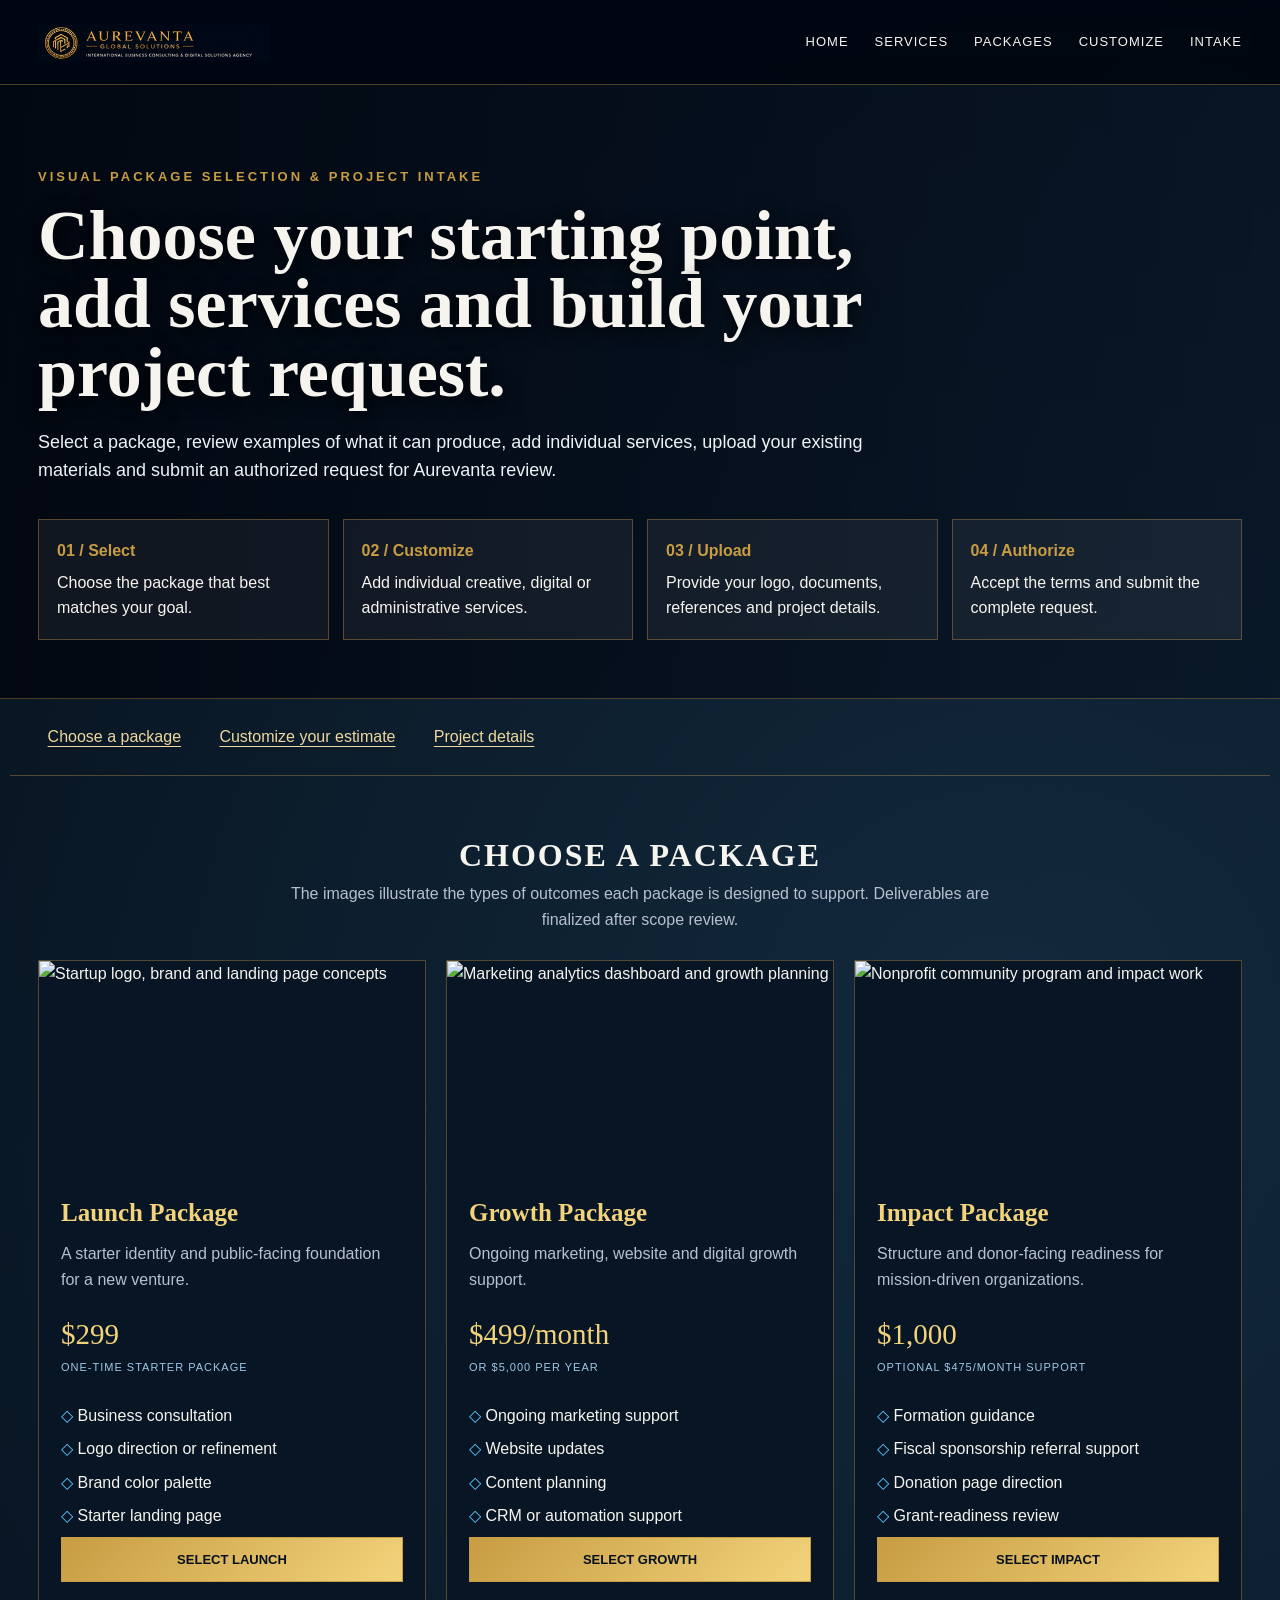
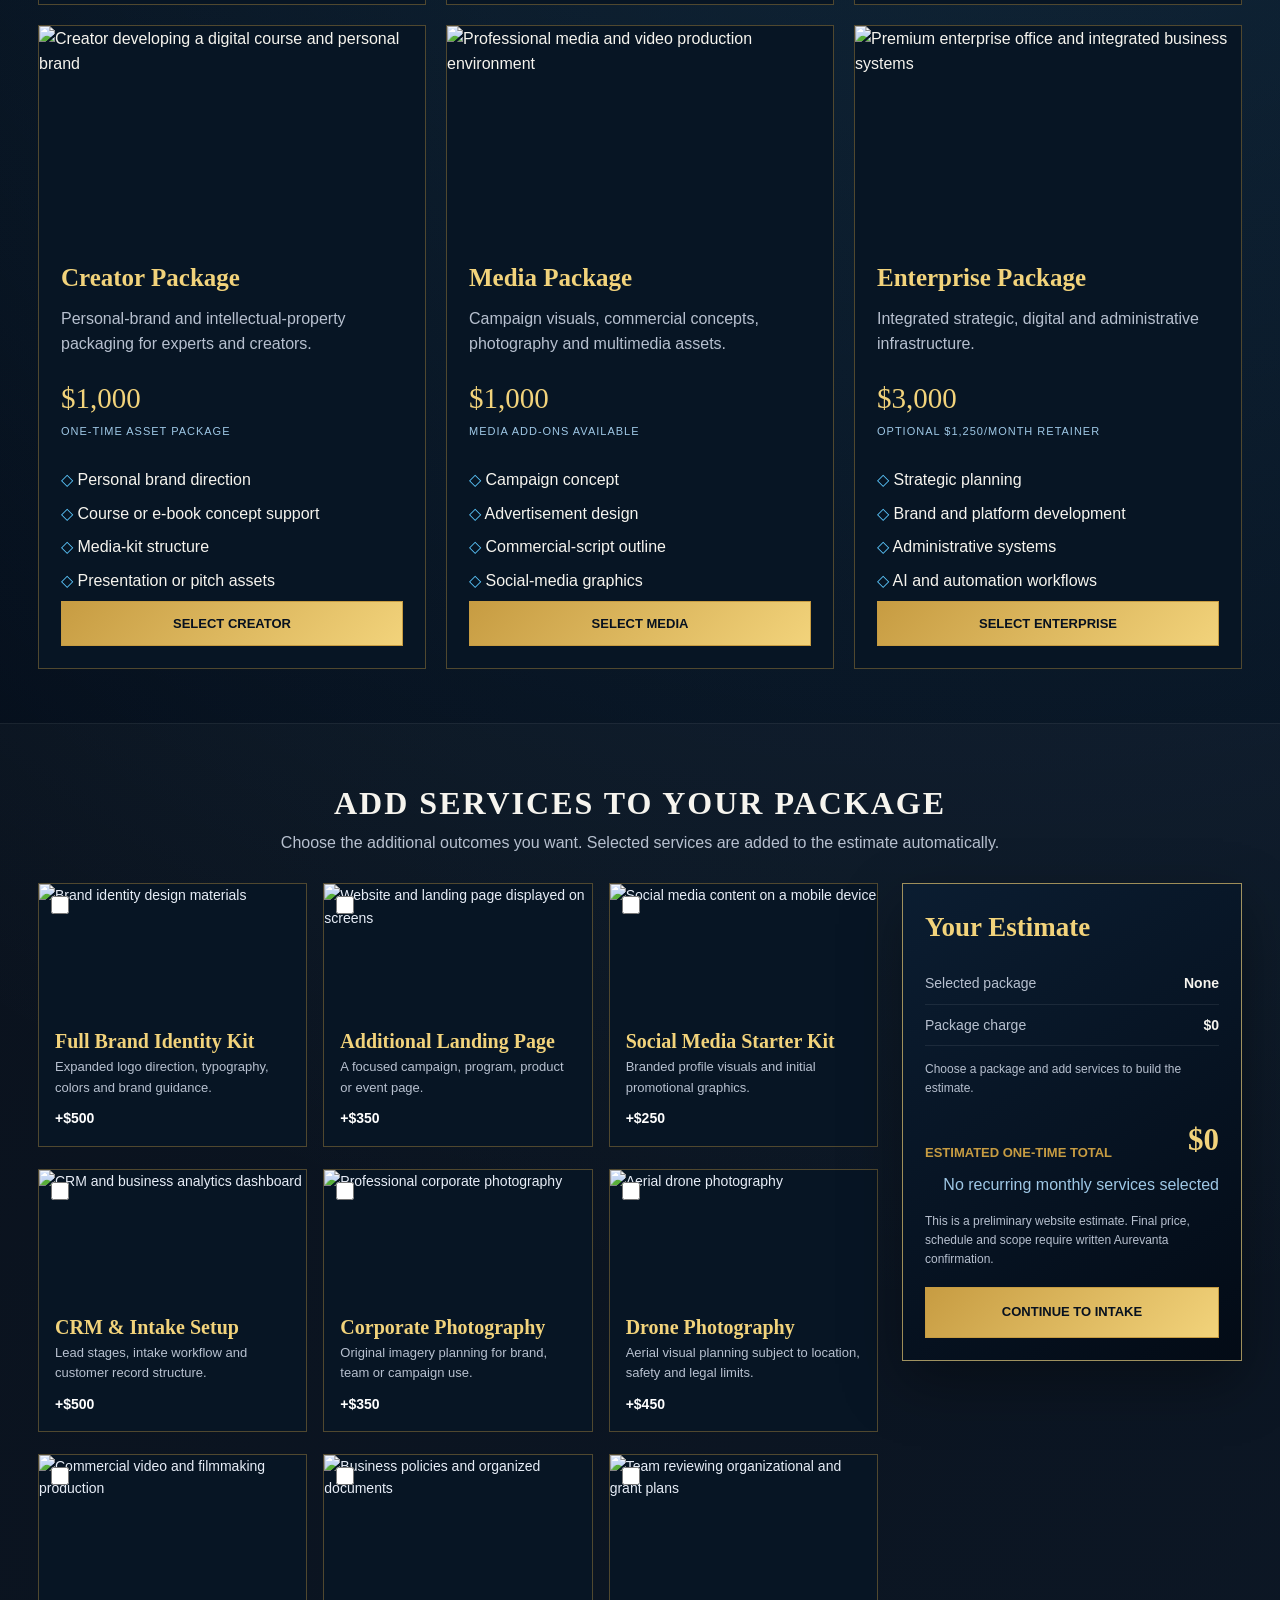
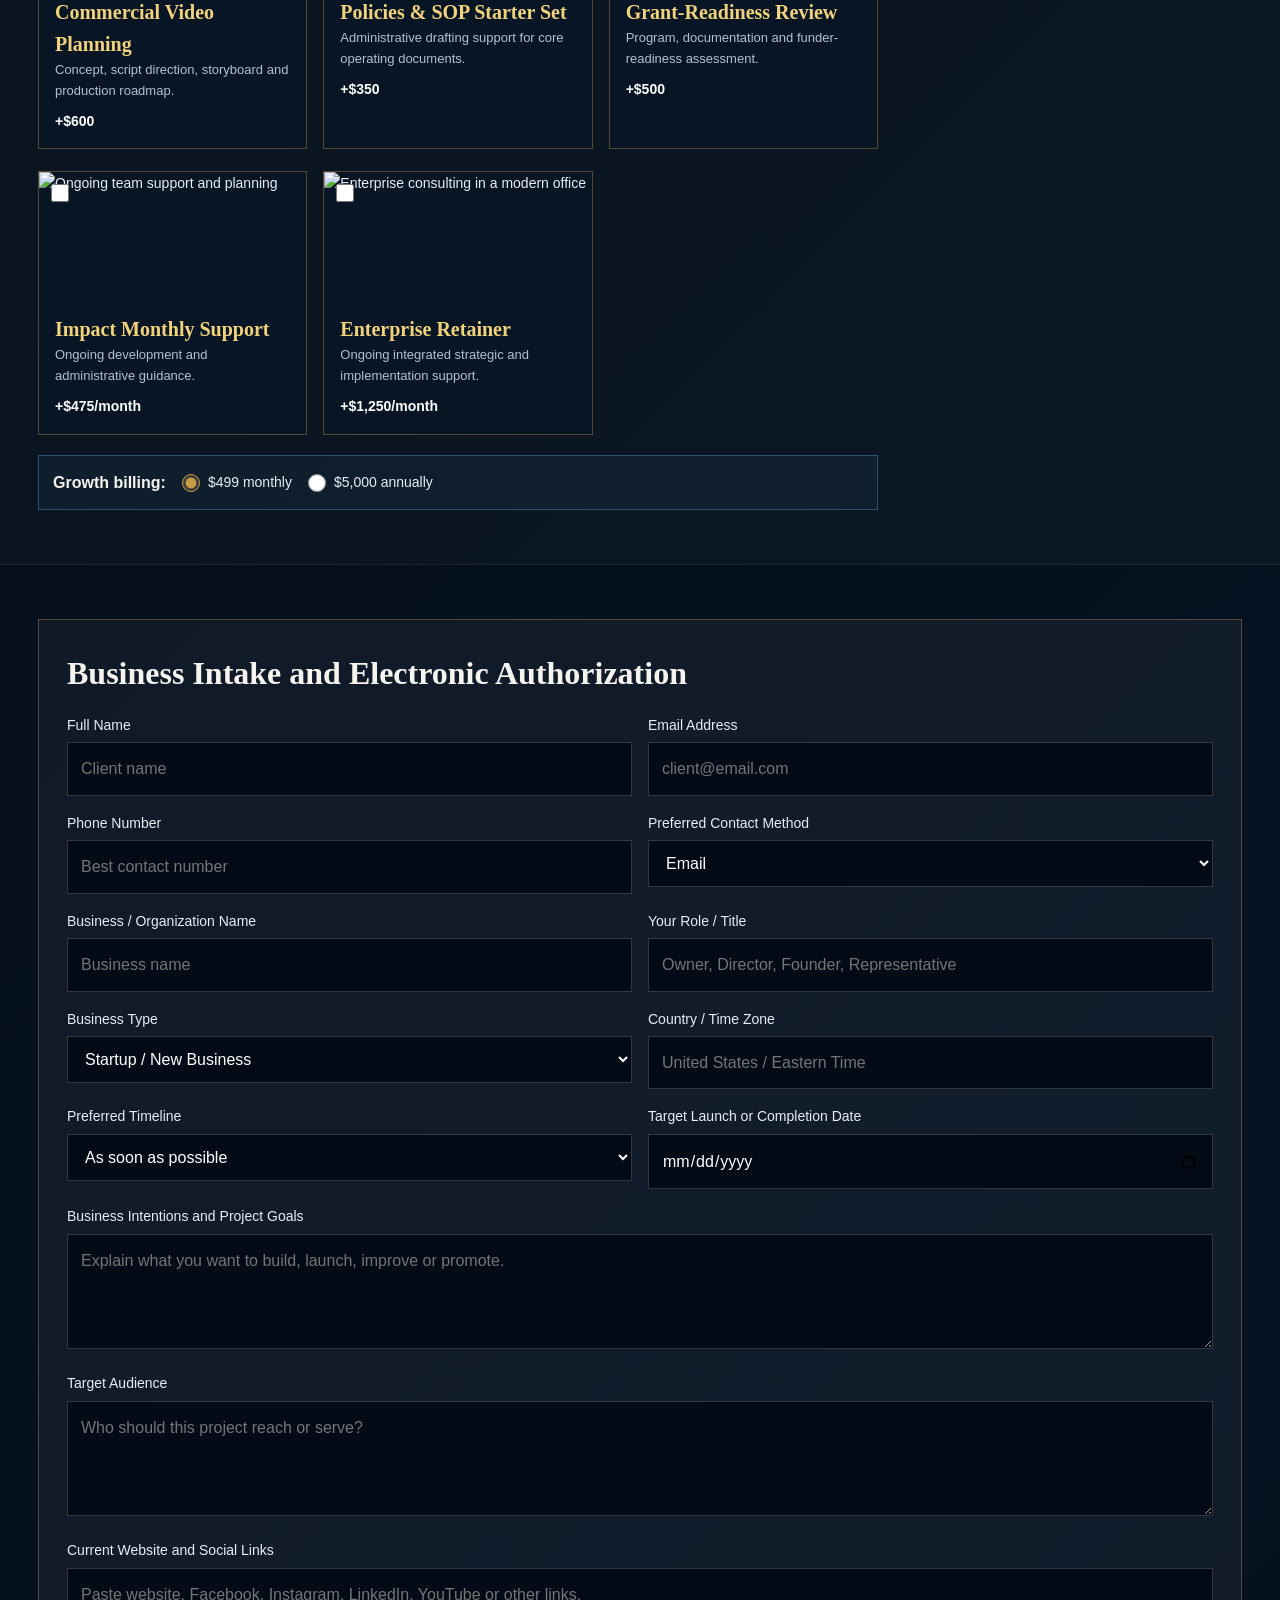
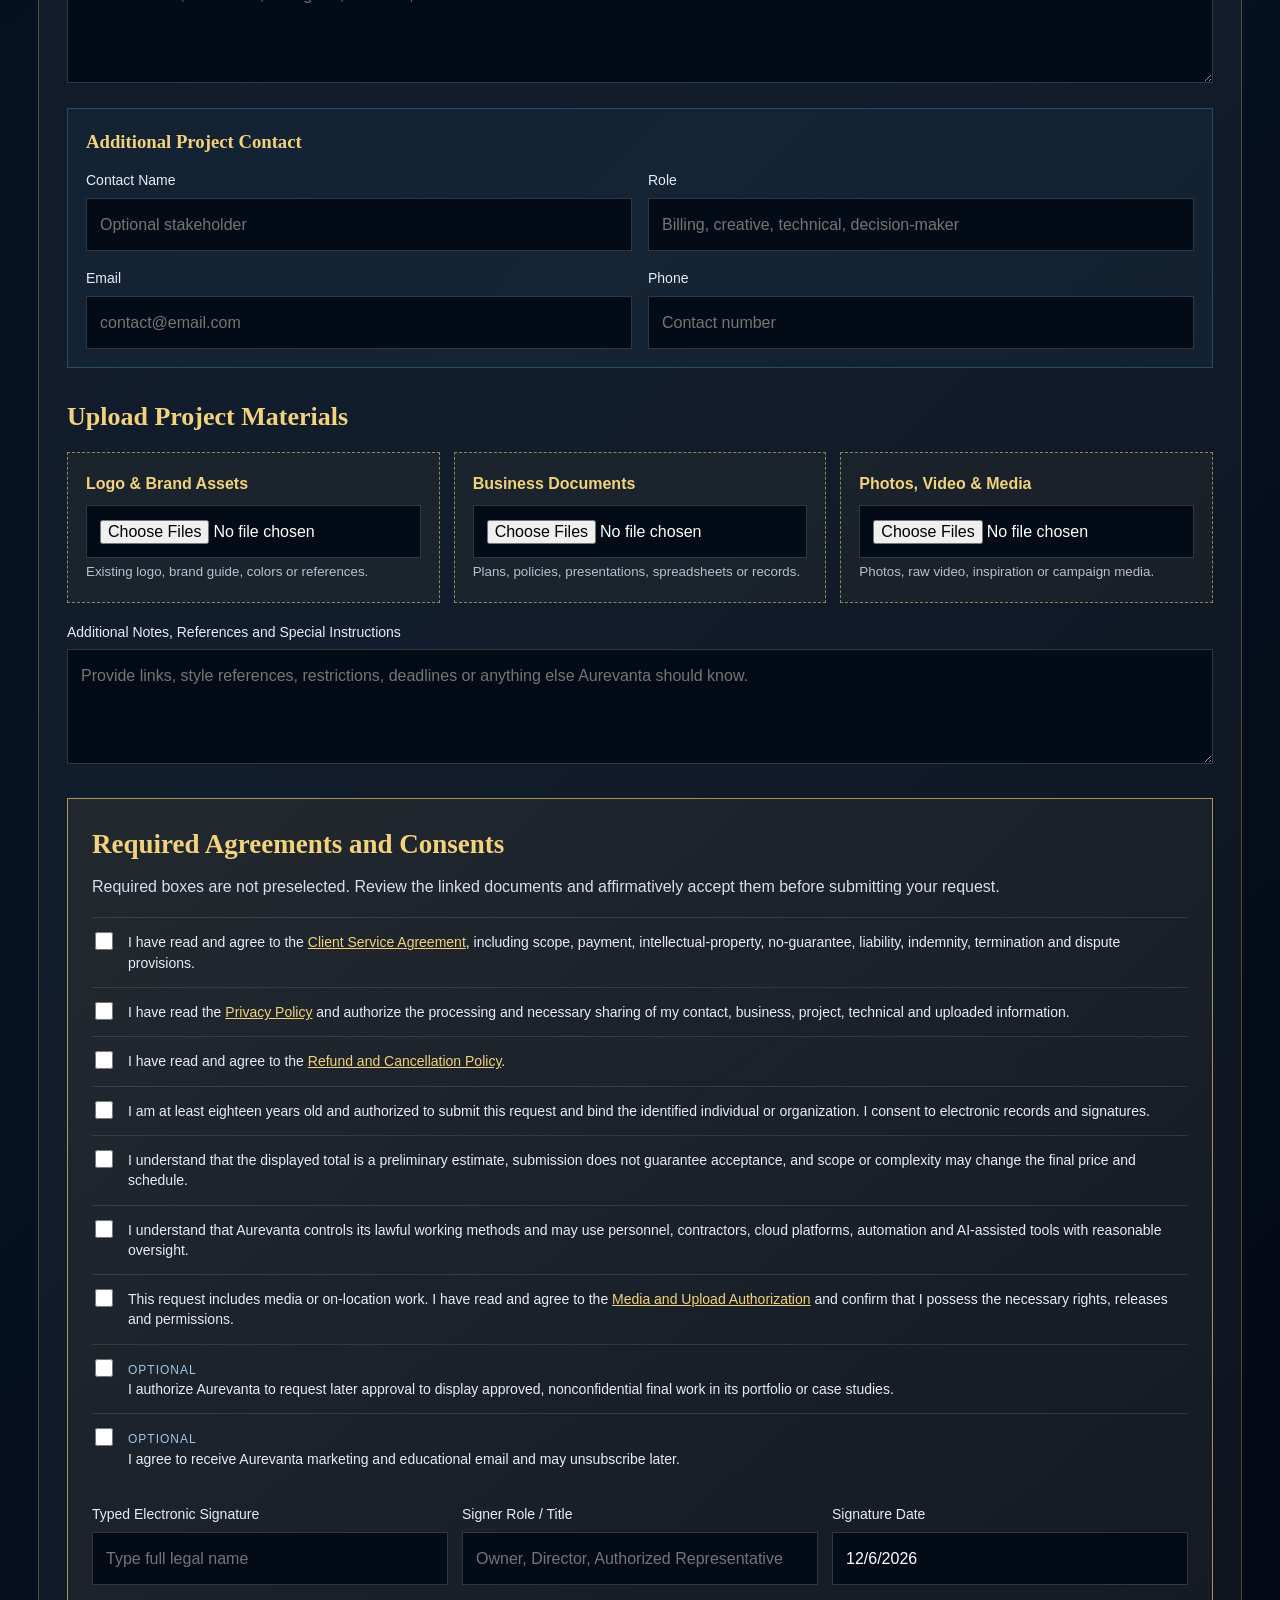
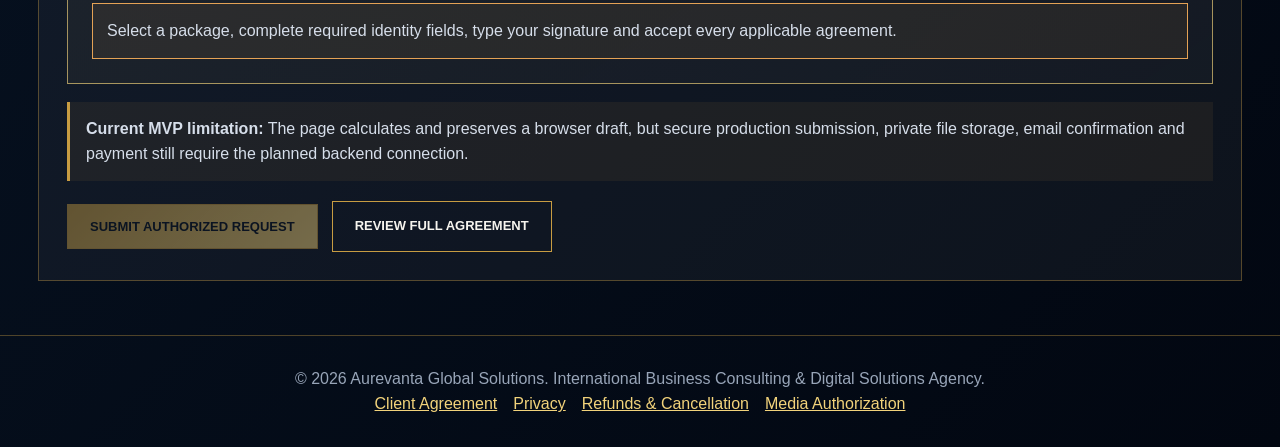
==== commit d17f48ad: "Refresh Aurevanta pathways, mobile navigation, and project intake" ====
--- a/packages.html
+++ b/packages.html
@@ -1 +1,33 @@
-<!DOCTYPE html><html lang="en"><head><meta charset="UTF-8"><meta name="viewport" content="width=device-width,initial-scale=1.0"><title>Packages & Project Request | Aurevanta Global Solutions</title><meta name="description" content="Select an Aurevanta package, add services, calculate an estimate, upload project files and submit an authorized service request."><link rel="stylesheet" href="global.css"><style>.process{display:grid;grid-template-columns:repeat(4,1fr);gap:14px;margin-top:34px}.step{border:1px solid var(--line);background:rgba(255,255,255,.055);padding:18px}.step b{color:var(--gold);display:block;margin-bottom:6px}.builder-layout{display:grid;grid-template-columns:minmax(0,1fr) 340px;gap:24px;align-items:start}.select-card{position:relative}.select-card.active{border-color:var(--gold2);box-shadow:0 0 0 2px rgba(242,211,123,.2),0 20px 45px rgba(0,0,0,.3)}.selected-badge{display:none;position:absolute;top:14px;right:14px;background:var(--gold2);color:#07111f;padding:6px 10px;font-size:11px;font-weight:800;text-transform:uppercase;letter-spacing:1px;z-index:2}.select-card.active .selected-badge{display:block}.add-on-grid{display:grid;grid-template-columns:repeat(3,1fr);gap:16px}.addon{position:relative;border:1px solid var(--line);background:#071524;overflow:hidden;cursor:pointer;transition:.2s}.addon:hover{transform:translateY(-2px);border-color:var(--gold)}.addon.selected{border-color:var(--gold2);box-shadow:0 0 0 2px rgba(242,211,123,.18)}.addon img{width:100%;height:125px;object-fit:cover}.addon-body{padding:16px}.addon-body h3{font-family:Georgia,serif;color:var(--gold2);font-size:20px}.addon-body p{color:var(--muted);font-size:13px;min-height:42px}.addon-price{color:#fff;font-weight:800;margin-top:8px}.addon-check{position:absolute;top:12px;left:12px;width:23px;height:23px;accent-color:var(--gold)}.order-summary{position:sticky;top:108px;border:1px solid rgba(242,211,123,.65);background:linear-gradient(145deg,#0b1d31,#030b16);padding:22px;box-shadow:0 22px 55px rgba(0,0,0,.35)}.order-summary h2{font-family:Georgia,serif;color:var(--gold2);font-size:27px;margin-bottom:14px}.summary-line{display:flex;justify-content:space-between;gap:16px;padding:9px 0;border-bottom:1px solid rgba(255,255,255,.08);font-size:14px}.summary-line span:first-child{color:var(--muted)}.summary-items{margin:10px 0}.summary-item{display:flex;justify-content:space-between;gap:10px;color:#dbe3ed;font-size:13px;padding:6px 0}.summary-total{display:flex;justify-content:space-between;align-items:end;margin-top:16px}.summary-total b{font-size:13px;text-transform:uppercase;color:var(--gold)}.summary-total strong{font-family:Georgia,serif;font-size:31px;color:var(--gold2)}.monthly-total{margin-top:8px;color:#9fc8e6;text-align:right}.estimate-note{color:var(--muted);font-size:12px;margin-top:14px}.form-panel{border:1px solid var(--line);background:rgba(255,255,255,.045);padding:28px}.form-grid{display:grid;grid-template-columns:repeat(2,1fr);gap:16px}label{display:block;color:#e7edf7;font-size:14px;margin-bottom:6px}input,select,textarea{width:100%;background:#030b16;border:1px solid rgba(255,255,255,.18);color:#fff;padding:13px;font:inherit}input[type=checkbox],input[type=radio]{width:auto;min-width:18px;height:18px;accent-color:var(--gold)}textarea{min-height:115px}.full{grid-column:1/-1}.contact-panel{border:1px solid rgba(92,200,255,.25);padding:18px;margin-top:18px;background:rgba(92,200,255,.04)}.contact-panel h3{color:var(--gold2);font-family:Georgia,serif;margin-bottom:12px}.upload-grid{display:grid;grid-template-columns:repeat(3,1fr);gap:14px}.upload-box{border:1px dashed rgba(242,211,123,.55);padding:18px;background:rgba(199,156,66,.05)}.upload-box strong{display:block;color:var(--gold2);margin-bottom:8px}.upload-box small{color:var(--muted)}.note{border-left:3px solid var(--gold);padding:14px 16px;background:rgba(199,156,66,.08);color:#d6deea;margin-top:18px}.consent-panel{margin-top:26px;border:1px solid rgba(242,211,123,.65);background:linear-gradient(145deg,rgba(199,156,66,.09),rgba(255,255,255,.025));padding:24px}.consent-panel h3{font-family:Georgia,serif;color:var(--gold2);font-size:27px;margin-bottom:8px}.consent-intro{color:#d6deea;margin-bottom:18px}.consent-item{display:grid;grid-template-columns:24px 1fr;gap:12px;align-items:start;padding:14px 0;border-top:1px solid rgba(255,255,255,.11)}.consent-item label{margin:0;line-height:1.45}.consent-item a{color:var(--gold2);text-decoration:underline}.optional{color:#9fc8e6;font-size:12px;text-transform:uppercase;letter-spacing:1px}.signature-grid{display:grid;grid-template-columns:1fr 1fr 1fr;gap:14px;margin-top:20px}.status{margin-top:18px;padding:14px;border:1px solid rgba(255,255,255,.18);color:#d6deea}.status.ready{border-color:var(--success);background:rgba(124,207,155,.08);color:#d7ffe4}.status.blocked{border-color:#e4a255;background:rgba(228,162,85,.08)}.submit-row{display:flex;gap:14px;align-items:center;flex-wrap:wrap;margin-top:20px}.submit-row button:disabled{opacity:.45;cursor:not-allowed}.billing-options{display:flex;gap:16px;flex-wrap:wrap;padding:14px;border:1px solid rgba(92,200,255,.3);background:rgba(92,200,255,.05);margin-top:14px}.billing-options label{display:flex;align-items:center;gap:8px;margin:0}.legal-footer a{color:var(--gold2);text-decoration:underline;margin:0 8px}@media(max-width:1100px){.builder-layout{grid-template-columns:1fr}.order-summary{position:static}.add-on-grid{grid-template-columns:repeat(2,1fr)}}@media(max-width:900px){.process,.form-grid,.signature-grid,.upload-grid{grid-template-columns:1fr}}@media(max-width:650px){.add-on-grid{grid-template-columns:1fr}}</style></head><body><header class="top"><div class="wrap nav"><a class="brand" href="index.html"><img src="assets/logo.svg" alt="Aurevanta Global Solutions logo"></a><div class="links"><a href="index.html">Home</a><a href="index.html#services">Services</a><a href="#packages">Packages</a><a href="#customize">Customize</a><a href="#intake">Intake</a></div></div></header><main><section class="service-hero"><div class="wrap"><div class="kicker">Visual Package Selection & Project Intake</div><h1>Choose your starting point, add services and build your project request.</h1><p class="lead">Select a package, review examples of what it can produce, add individual services, upload your existing materials and submit an authorized request for Aurevanta review.</p><div class="process"><div class="step"><b>01 / Select</b>Choose the package that best matches your goal.</div><div class="step"><b>02 / Customize</b>Add individual creative, digital or administrative services.</div><div class="step"><b>03 / Upload</b>Provide your logo, documents, references and project details.</div><div class="step"><b>04 / Authorize</b>Accept the terms and submit the complete request.</div></div></div></section><section class="section" id="packages"><h2 class="title">Choose a Package</h2><p class="subtitle">The images illustrate the types of outcomes each package is designed to support. Deliverables are finalized after scope review.</p><div class="package-grid"><article class="package-showcase select-card" data-package="launch"><span class="selected-badge">Selected</span><img class="package-image" src="https://images.unsplash.com/photo-1523726491678-bf852e717f6a?auto=format&fit=crop&w=900&q=82" alt="Startup logo, brand and landing page concepts"><div class="package-content"><h3>Launch Package</h3><p>A starter identity and public-facing foundation for a new venture.</p><div class="package-price">$299</div><div class="package-type">One-time starter package</div><ul><li>Business consultation</li><li>Logo direction or refinement</li><li>Brand color palette</li><li>Starter landing page</li></ul><button class="btn primary package-select" type="button" data-package="launch">Select Launch</button></div></article><article class="package-showcase select-card" data-package="growth"><span class="selected-badge">Selected</span><img class="package-image" src="https://images.unsplash.com/photo-1551288049-bebda4e38f71?auto=format&fit=crop&w=900&q=82" alt="Marketing analytics dashboard and growth planning"><div class="package-content"><h3>Growth Package</h3><p>Ongoing marketing, website and digital growth support.</p><div class="package-price">$499/month</div><div class="package-type">Or $5,000 per year</div><ul><li>Ongoing marketing support</li><li>Website updates</li><li>Content planning</li><li>CRM or automation support</li></ul><button class="btn primary package-select" type="button" data-package="growth">Select Growth</button></div></article><article class="package-showcase select-card" data-package="impact"><span class="selected-badge">Selected</span><img class="package-image" src="https://images.unsplash.com/photo-1559027615-cd4628902d4a?auto=format&fit=crop&w=900&q=82" alt="Nonprofit community program and impact work"><div class="package-content"><h3>Impact Package</h3><p>Structure and donor-facing readiness for mission-driven organizations.</p><div class="package-price">$1,000</div><div class="package-type">Optional $475/month support</div><ul><li>Formation guidance</li><li>Fiscal sponsorship referral support</li><li>Donation page direction</li><li>Grant-readiness review</li></ul><button class="btn primary package-select" type="button" data-package="impact">Select Impact</button></div></article><article class="package-showcase select-card" data-package="creator"><span class="selected-badge">Selected</span><img class="package-image" src="https://images.unsplash.com/photo-1516321318423-f06f85e504b3?auto=format&fit=crop&w=900&q=82" alt="Creator developing a digital course and personal brand"><div class="package-content"><h3>Creator Package</h3><p>Personal-brand and intellectual-property packaging for experts and creators.</p><div class="package-price">$1,000</div><div class="package-type">One-time asset package</div><ul><li>Personal brand direction</li><li>Course or e-book concept support</li><li>Media-kit structure</li><li>Presentation or pitch assets</li></ul><button class="btn primary package-select" type="button" data-package="creator">Select Creator</button></div></article><article class="package-showcase select-card" data-package="media"><span class="selected-badge">Selected</span><img class="package-image" src="https://images.unsplash.com/photo-1492619375914-88005aa9e8fb?auto=format&fit=crop&w=900&q=82" alt="Professional media and video production environment"><div class="package-content"><h3>Media Package</h3><p>Campaign visuals, commercial concepts, photography and multimedia assets.</p><div class="package-price">$1,000</div><div class="package-type">Media add-ons available</div><ul><li>Campaign concept</li><li>Advertisement design</li><li>Commercial-script outline</li><li>Social-media graphics</li></ul><button class="btn primary package-select" type="button" data-package="media">Select Media</button></div></article><article class="package-showcase select-card" data-package="enterprise"><span class="selected-badge">Selected</span><img class="package-image" src="https://images.unsplash.com/photo-1497366811353-6870744d04b2?auto=format&fit=crop&w=900&q=82" alt="Premium enterprise office and integrated business systems"><div class="package-content"><h3>Enterprise Package</h3><p>Integrated strategic, digital and administrative infrastructure.</p><div class="package-price">$3,000</div><div class="package-type">Optional $1,250/month retainer</div><ul><li>Strategic planning</li><li>Brand and platform development</li><li>Administrative systems</li><li>AI and automation workflows</li></ul><button class="btn primary package-select" type="button" data-package="enterprise">Select Enterprise</button></div></article></div></section><section class="section alt" id="customize"><div class="section-inner"><h2 class="title">Add Services to Your Package</h2><p class="subtitle">Choose the additional outcomes you want. Selected services are added to the estimate automatically.</p><div class="builder-layout"><div><div class="add-on-grid"><label class="addon"><input class="addon-check" type="checkbox" data-name="Full Brand Identity Kit" data-price="500"><img src="https://images.unsplash.com/photo-1561070791-2526d30994b5?auto=format&fit=crop&w=700&q=80" alt="Brand identity design materials"><div class="addon-body"><h3>Full Brand Identity Kit</h3><p>Expanded logo direction, typography, colors and brand guidance.</p><div class="addon-price">+$500</div></div></label><label class="addon"><input class="addon-check" type="checkbox" data-name="Additional Landing Page" data-price="350"><img src="https://images.unsplash.com/photo-1524758631624-e2822e304c36?auto=format&fit=crop&w=700&q=80" alt="Website and landing page displayed on screens"><div class="addon-body"><h3>Additional Landing Page</h3><p>A focused campaign, program, product or event page.</p><div class="addon-price">+$350</div></div></label><label class="addon"><input class="addon-check" type="checkbox" data-name="Social Media Starter Kit" data-price="250"><img src="https://images.unsplash.com/photo-1611162617474-5b21e879e113?auto=format&fit=crop&w=700&q=80" alt="Social media content on a mobile device"><div class="addon-body"><h3>Social Media Starter Kit</h3><p>Branded profile visuals and initial promotional graphics.</p><div class="addon-price">+$250</div></div></label><label class="addon"><input class="addon-check" type="checkbox" data-name="CRM and Intake Setup" data-price="500"><img src="https://images.unsplash.com/photo-1460925895917-afdab827c52f?auto=format&fit=crop&w=700&q=80" alt="CRM and business analytics dashboard"><div class="addon-body"><h3>CRM & Intake Setup</h3><p>Lead stages, intake workflow and customer record structure.</p><div class="addon-price">+$500</div></div></label><label class="addon"><input class="addon-check" type="checkbox" data-name="Corporate Photography" data-price="350" data-media="true"><img src="https://images.unsplash.com/photo-1500530855697-b586d89ba3ee?auto=format&fit=crop&w=700&q=80" alt="Professional corporate photography"><div class="addon-body"><h3>Corporate Photography</h3><p>Original imagery planning for brand, team or campaign use.</p><div class="addon-price">+$350</div></div></label><label class="addon"><input class="addon-check" type="checkbox" data-name="Drone Photography" data-price="450" data-media="true"><img src="https://images.unsplash.com/photo-1473968512647-3e447244af8f?auto=format&fit=crop&w=700&q=80" alt="Aerial drone photography"><div class="addon-body"><h3>Drone Photography</h3><p>Aerial visual planning subject to location, safety and legal limits.</p><div class="addon-price">+$450</div></div></label><label class="addon"><input class="addon-check" type="checkbox" data-name="Commercial Video Planning" data-price="600" data-media="true"><img src="https://images.unsplash.com/photo-1485846234645-a62644f84728?auto=format&fit=crop&w=700&q=80" alt="Commercial video and filmmaking production"><div class="addon-body"><h3>Commercial Video Planning</h3><p>Concept, script direction, storyboard and production roadmap.</p><div class="addon-price">+$600</div></div></label><label class="addon"><input class="addon-check" type="checkbox" data-name="Policies and SOP Starter Set" data-price="350"><img src="https://images.unsplash.com/photo-1450101499163-c8848c66ca85?auto=format&fit=crop&w=700&q=80" alt="Business policies and organized documents"><div class="addon-body"><h3>Policies & SOP Starter Set</h3><p>Administrative drafting support for core operating documents.</p><div class="addon-price">+$350</div></div></label><label class="addon"><input class="addon-check" type="checkbox" data-name="Grant Readiness Review" data-price="500"><img src="https://images.unsplash.com/photo-1556761175-b413da4baf72?auto=format&fit=crop&w=700&q=80" alt="Team reviewing organizational and grant plans"><div class="addon-body"><h3>Grant-Readiness Review</h3><p>Program, documentation and funder-readiness assessment.</p><div class="addon-price">+$500</div></div></label><label class="addon"><input class="addon-check recurring-addon" type="checkbox" data-name="Impact Monthly Support" data-price="0" data-recurring="475"><img src="https://images.unsplash.com/photo-1552664730-d307ca884978?auto=format&fit=crop&w=700&q=80" alt="Ongoing team support and planning"><div class="addon-body"><h3>Impact Monthly Support</h3><p>Ongoing development and administrative guidance.</p><div class="addon-price">+$475/month</div></div></label><label class="addon"><input class="addon-check recurring-addon" type="checkbox" data-name="Enterprise Retainer" data-price="0" data-recurring="1250"><img src="https://images.unsplash.com/photo-1497366754035-f200968a6e72?auto=format&fit=crop&w=700&q=80" alt="Enterprise consulting in a modern office"><div class="addon-body"><h3>Enterprise Retainer</h3><p>Ongoing integrated strategic and implementation support.</p><div class="addon-price">+$1,250/month</div></div></label></div><div id="growthBilling" class="billing-options" hidden><strong>Growth billing:</strong><label><input type="radio" name="growthCycle" value="monthly" checked> $499 monthly</label><label><input type="radio" name="growthCycle" value="annual"> $5,000 annually</label></div></div><aside class="order-summary"><h2>Your Estimate</h2><div class="summary-line"><span>Selected package</span><strong id="summaryPackage">None</strong></div><div class="summary-line"><span>Package charge</span><strong id="summaryBase">$0</strong></div><div id="summaryItems" class="summary-items"><p class="estimate-note">Choose a package and add services to build the estimate.</p></div><div class="summary-total"><b>Estimated one-time total</b><strong id="oneTimeTotal">$0</strong></div><div id="recurringTotal" class="monthly-total">No recurring services selected</div><p class="estimate-note">This is a preliminary website estimate. Final price, schedule and scope require written Aurevanta confirmation.</p><a class="btn primary" href="#intake" style="display:block;text-align:center;margin-top:18px">Continue to Intake</a></aside></div></div></section><section class="section" id="intake"><div class="form-panel"><h2>Business Intake and Electronic Authorization</h2><form id="intakeForm"><input type="hidden" id="selectedPackage" name="selectedPackage"><input type="hidden" id="paymentType" name="paymentType"><input type="hidden" id="estimatedTotal" name="estimatedTotal"><input type="hidden" id="recurringEstimate" name="recurringEstimate"><input type="hidden" id="selectedAddons" name="selectedAddons"><input type="hidden" id="acceptedAt" name="acceptedAt"><input type="hidden" name="agreementVersion" value="AGS-CSA-2026-07-16-v1"><input type="hidden" name="privacyVersion" value="AGS-PRIV-2026-07-16-v1"><input type="hidden" name="refundVersion" value="AGS-RCP-2026-07-16-v1"><input type="hidden" name="mediaVersion" value="AGS-MUA-2026-07-16-v1"><div class="form-grid"><div><label>Full Name</label><input id="fullName" name="fullName" required placeholder="Client name"></div><div><label>Email Address</label><input id="email" type="email" name="email" required placeholder="client@email.com"></div><div><label>Phone Number</label><input name="phone" required placeholder="Best contact number"></div><div><label>Preferred Contact Method</label><select name="contactMethod"><option>Email</option><option>Phone</option><option>Text message</option><option>Video meeting</option></select></div><div><label>Business / Organization Name</label><input id="businessName" name="businessName" required placeholder="Business name"></div><div><label>Your Role / Title</label><input name="clientRole" required placeholder="Owner, Director, Founder, Representative"></div><div><label>Business Type</label><select name="businessType"><option>Startup / New Business</option><option>Existing Business</option><option>Nonprofit</option><option>Ministry</option><option>Creator / Personal Brand</option><option>Other</option></select></div><div><label>Country / Time Zone</label><input name="countryTimezone" placeholder="United States / Eastern Time"></div><div><label>Preferred Timeline</label><select name="timeline"><option>As soon as possible</option><option>Within 2 weeks</option><option>Within 30 days</option><option>Within 60 days</option><option>Flexible</option></select></div><div><label>Target Launch or Completion Date</label><input type="date" name="targetDate"></div><div class="full"><label>Business Intentions and Project Goals</label><textarea name="goals" required placeholder="Explain what you want to build, launch, improve or promote."></textarea></div><div class="full"><label>Target Audience</label><textarea name="audience" placeholder="Who should this project reach or serve?"></textarea></div><div class="full"><label>Current Website and Social Links</label><textarea name="links" placeholder="Paste website, Facebook, Instagram, LinkedIn, YouTube or other links."></textarea></div></div><div class="contact-panel"><h3>Additional Project Contact</h3><div class="form-grid"><div><label>Contact Name</label><input name="additionalContactName" placeholder="Optional stakeholder"></div><div><label>Role</label><input name="additionalContactRole" placeholder="Billing, creative, technical, decision-maker"></div><div><label>Email</label><input type="email" name="additionalContactEmail" placeholder="contact@email.com"></div><div><label>Phone</label><input name="additionalContactPhone" placeholder="Contact number"></div></div></div><h3 style="font-family:Georgia,serif;color:var(--gold2);font-size:26px;margin:28px 0 14px">Upload Project Materials</h3><div class="upload-grid"><div class="upload-box"><strong>Logo & Brand Assets</strong><input type="file" name="logoUpload" accept="image/*,.pdf" multiple><small>Existing logo, brand guide, colors or references.</small></div><div class="upload-box"><strong>Business Documents</strong><input type="file" name="documents" accept=".pdf,.doc,.docx,.xls,.xlsx,.ppt,.pptx" multiple><small>Plans, policies, presentations, spreadsheets or records.</small></div><div class="upload-box"><strong>Photos, Video & Media</strong><input type="file" name="mediaUpload" accept="image/*,video/*,audio/*" multiple><small>Photos, raw video, inspiration or campaign media.</small></div></div><div class="full" style="margin-top:18px"><label>Additional Notes, References and Special Instructions</label><textarea name="notes" placeholder="Provide links, style references, restrictions, deadlines or anything else Aurevanta should know."></textarea></div><div class="consent-panel"><h3>Required Agreements and Consents</h3><p class="consent-intro">Required boxes are not preselected. Review the linked documents and affirmatively accept them before submitting your request.</p><div class="consent-item"><input class="required-consent" id="agreeTerms" type="checkbox" required><label for="agreeTerms">I have read and agree to the <a href="legal/client-service-agreement.html" target="_blank" rel="noopener">Client Service Agreement</a>, including scope, payment, intellectual-property, no-guarantee, liability, indemnity, termination and dispute provisions.</label></div><div class="consent-item"><input class="required-consent" id="agreePrivacy" type="checkbox" required><label for="agreePrivacy">I have read the <a href="legal/privacy-policy.html" target="_blank" rel="noopener">Privacy Policy</a> and authorize the processing and necessary sharing of my contact, business, project, technical and uploaded information.</label></div><div class="consent-item"><input class="required-consent" id="agreeRefund" type="checkbox" required><label for="agreeRefund">I have read and agree to the <a href="legal/refund-cancellation-policy.html" target="_blank" rel="noopener">Refund and Cancellation Policy</a>.</label></div><div class="consent-item"><input class="required-consent" id="agreeAuthority" type="checkbox" required><label for="agreeAuthority">I am at least eighteen years old and authorized to submit this request and bind the identified individual or organization. I consent to electronic records and signatures.</label></div><div class="consent-item"><input class="required-consent" id="agreeEstimate" type="checkbox" required><label for="agreeEstimate">I understand that the displayed total is a preliminary estimate, submission does not guarantee acceptance, and scope or complexity may change the final price and schedule.</label></div><div class="consent-item"><input class="required-consent" id="agreeTools" type="checkbox" required><label for="agreeTools">I understand that Aurevanta controls its lawful working methods and may use personnel, contractors, cloud platforms, automation and AI-assisted tools with reasonable oversight.</label></div><div class="consent-item" id="mediaConsentWrap" hidden><input class="required-consent" id="agreeMedia" type="checkbox"><label for="agreeMedia">This request includes media or on-location work. I have read and agree to the <a href="legal/media-upload-authorization.html" target="_blank" rel="noopener">Media and Upload Authorization</a> and confirm that I possess the necessary rights, releases and permissions.</label></div><div class="consent-item"><input id="portfolioConsent" type="checkbox"><label for="portfolioConsent"><span class="optional">Optional</span><br>I authorize Aurevanta to request later approval to display approved, nonconfidential final work in its portfolio or case studies.</label></div><div class="consent-item"><input id="marketingConsent" type="checkbox"><label for="marketingConsent"><span class="optional">Optional</span><br>I agree to receive Aurevanta marketing and educational email and may unsubscribe later.</label></div><div class="signature-grid"><div><label for="typedSignature">Typed Electronic Signature</label><input id="typedSignature" name="typedSignature" required placeholder="Type full legal name"></div><div><label for="signerRole">Signer Role / Title</label><input id="signerRole" name="signerRole" required placeholder="Owner, Director, Authorized Representative"></div><div><label for="signatureDate">Signature Date</label><input id="signatureDate" name="signatureDate" readonly></div></div><div id="legalStatus" class="status blocked">Select a package, complete required fields and accept every applicable agreement to enable submission.</div></div><div class="note"><strong>Current MVP limitation:</strong> The page calculates and preserves a browser draft, but secure production submission, private file storage, email confirmation and payment still require the planned backend connection.</div><div class="submit-row"><button id="submitRequest" class="btn primary" type="submit" disabled>Submit Authorized Request</button><a class="btn" href="legal/client-service-agreement.html" target="_blank" rel="noopener">Review Full Agreement</a></div></form></div></section></main><footer><p>© 2026 Aurevanta Global Solutions. International Business Consulting & Digital Solutions Agency.</p><p class="legal-footer"><a href="legal/client-service-agreement.html">Client Agreement</a><a href="legal/privacy-policy.html">Privacy</a><a href="legal/refund-cancellation-policy.html">Refunds & Cancellation</a><a href="legal/media-upload-authorization.html">Media Authorization</a></p></footer><script>const packages={launch:{name:'Launch Package',base:299,type:'one-time'},growth:{name:'Growth Package',base:0,type:'subscription'},impact:{name:'Impact Package',base:1000,type:'hybrid'},creator:{name:'Creator Package',base:1000,type:'one-time'},media:{name:'Media Package',base:1000,type:'one-time'},enterprise:{name:'Enterprise Package',base:3000,type:'custom'}};let selectedKey='';const money=n=>new Intl.NumberFormat('en-US',{style:'currency',currency:'USD',maximumFractionDigits:0}).format(n);const packageCards=[...document.querySelectorAll('.select-card')];const addonChecks=[...document.querySelectorAll('.addon-check')];function selectPackage(key){selectedKey=key;packageCards.forEach(c=>c.classList.toggle('active',c.dataset.package===key));document.getElementById('growthBilling').hidden=key!=='growth';document.getElementById('selectedPackage').value=packages[key].name;document.getElementById('paymentType').value=packages[key].type;updateEstimate();updateConsent();document.getElementById('customize').scrollIntoView({behavior:'smooth'});}document.querySelectorAll('.package-select').forEach(b=>b.addEventListener('click',()=>selectPackage(b.dataset.package)));addonChecks.forEach(c=>c.addEventListener('change',()=>{c.closest('.addon').classList.toggle('selected',c.checked);updateEstimate();updateConsent();}));document.querySelectorAll('input[name=growthCycle]').forEach(r=>r.addEventListener('change',updateEstimate));function updateEstimate(){let oneTime=0,recurring=0,annual=0;const items=[];if(selectedKey){const p=packages[selectedKey];if(selectedKey==='growth'){const cycle=document.querySelector('input[name=growthCycle]:checked').value;if(cycle==='annual'){annual=5000;oneTime=5000;items.push(['Growth annual plan',5000]);}else{recurring=499;items.push(['Growth monthly plan',499,'monthly']);}}else{oneTime=p.base;items.push([p.name,p.base]);}}addonChecks.filter(c=>c.checked).forEach(c=>{const price=Number(c.dataset.price||0),monthly=Number(c.dataset.recurring||0);oneTime+=price;recurring+=monthly;items.push([c.dataset.name,price||monthly,monthly?'monthly':'one-time']);});document.getElementById('summaryPackage').textContent=selectedKey?packages[selectedKey].name:'None';document.getElementById('summaryBase').textContent=selectedKey?(selectedKey==='growth'?'See billing selection':money(packages[selectedKey].base)):'$0';document.getElementById('summaryItems').innerHTML=items.length?items.map(i=>`<div class="summary-item"><span>${i[0]}</span><strong>${money(i[1])}${i[2]==='monthly'?'/mo':''}</strong></div>`).join(''):'<p class="estimate-note">Choose a package and add services to build the estimate.</p>';document.getElementById('oneTimeTotal').textContent=money(oneTime);document.getElementById('recurringTotal').textContent=recurring?`${money(recurring)} in recurring monthly services`:'No recurring monthly services selected';document.getElementById('estimatedTotal').value=oneTime;document.getElementById('recurringEstimate').value=recurring;document.getElementById('selectedAddons').value=addonChecks.filter(c=>c.checked).map(c=>c.dataset.name).join(', ');const mediaNeeded=selectedKey==='media'||addonChecks.some(c=>c.checked&&c.dataset.media==='true');document.getElementById('mediaConsentWrap').hidden=!mediaNeeded;document.getElementById('agreeMedia').required=mediaNeeded;}const requiredBoxes=()=>[...document.querySelectorAll('.required-consent')].filter(c=>!c.closest('[hidden]'));function updateConsent(){const requiredOk=requiredBoxes().every(c=>c.checked);const signatureOk=document.getElementById('typedSignature').value.trim().length>2&&document.getElementById('signerRole').value.trim().length>1;const identityOk=document.getElementById('fullName').value.trim()&&document.getElementById('email').validity.valid&&document.getElementById('businessName').value.trim();const ready=Boolean(selectedKey&&requiredOk&&signatureOk&&identityOk);const status=document.getElementById('legalStatus');status.className='status '+(ready?'ready':'blocked');status.textContent=ready?'Required package, identity, signature and consent information is complete. Submission is enabled.':'Select a package, complete required identity fields, type your signature and accept every applicable agreement.';document.getElementById('submitRequest').disabled=!ready;}document.querySelectorAll('#intakeForm input,#intakeForm select,#intakeForm textarea').forEach(el=>el.addEventListener('input',updateConsent));document.querySelectorAll('#intakeForm input[type=checkbox]').forEach(el=>el.addEventListener('change',updateConsent));document.getElementById('signatureDate').value=new Date().toLocaleDateString();const queryPackage=new URLSearchParams(location.search).get('package');if(queryPackage&&packages[queryPackage])selectPackage(queryPackage);document.getElementById('intakeForm').addEventListener('submit',e=>{e.preventDefault();updateConsent();if(document.getElementById('submitRequest').disabled)return;const acceptedAt=new Date().toISOString();document.getElementById('acceptedAt').value=acceptedAt;const formData=new FormData(e.target);const draft={reference:'AGS-DRAFT-'+Date.now(),acceptedAt,package:selectedKey,estimatedTotal:document.getElementById('estimatedTotal').value,recurringEstimate:document.getElementById('recurringEstimate').value,addons:document.getElementById('selectedAddons').value,fullName:formData.get('fullName'),email:formData.get('email'),businessName:formData.get('businessName'),agreementVersion:formData.get('agreementVersion'),privacyVersion:formData.get('privacyVersion'),refundVersion:formData.get('refundVersion'),mediaVersion:formData.get('mediaVersion')};localStorage.setItem('aurevantaRequestDraft',JSON.stringify(draft));alert(`Request draft confirmed: ${draft.reference}\nEstimated one-time total: ${money(Number(draft.estimatedTotal))}\nThis MVP currently saves the request draft in this browser. Secure submission and file transfer will activate when the backend is connected.`);});updateEstimate();updateConsent();</script></body></html>+<!DOCTYPE html><html lang="en"><head><meta charset="UTF-8"><meta name="viewport" content="width=device-width,initial-scale=1.0"><title>Packages & Project Request | Aurevanta Global Solutions</title><meta name="description" content="Select an Aurevanta package, add services, calculate an estimate, upload project files and submit an authorized service request."><link rel="stylesheet" href="global.css"><style>.process{display:grid;grid-template-columns:repeat(4,1fr);gap:14px;margin-top:34px}.step{border:1px solid var(--line);background:rgba(255,255,255,.055);padding:18px}.step b{color:var(--gold);display:block;margin-bottom:6px}.builder-layout{display:grid;grid-template-columns:minmax(0,1fr) 340px;gap:24px;align-items:start}.select-card{position:relative}.select-card.active{border-color:var(--gold2);box-shadow:0 0 0 2px rgba(242,211,123,.2),0 20px 45px rgba(0,0,0,.3)}.selected-badge{display:none;position:absolute;top:14px;right:14px;background:var(--gold2);color:#07111f;padding:6px 10px;font-size:11px;font-weight:800;text-transform:uppercase;letter-spacing:1px;z-index:2}.select-card.active .selected-badge{display:block}.add-on-grid{display:grid;grid-template-columns:repeat(3,1fr);gap:16px}.addon{position:relative;border:1px solid var(--line);background:#071524;overflow:hidden;cursor:pointer;transition:.2s}.addon:hover{transform:translateY(-2px);border-color:var(--gold)}.addon.selected{border-color:var(--gold2);box-shadow:0 0 0 2px rgba(242,211,123,.18)}.addon img{width:100%;height:125px;object-fit:cover}.addon-body{padding:16px}.addon-body h3{font-family:Georgia,serif;color:var(--gold2);font-size:20px}.addon-body p{color:var(--muted);font-size:13px;min-height:42px}.addon-price{color:#fff;font-weight:800;margin-top:8px}.addon-check{position:absolute;top:12px;left:12px;width:23px;height:23px;accent-color:var(--gold)}.order-summary{position:sticky;top:108px;border:1px solid rgba(242,211,123,.65);background:linear-gradient(145deg,#0b1d31,#030b16);padding:22px;box-shadow:0 22px 55px rgba(0,0,0,.35)}.order-summary h2{font-family:Georgia,serif;color:var(--gold2);font-size:27px;margin-bottom:14px}.summary-line{display:flex;justify-content:space-between;gap:16px;padding:9px 0;border-bottom:1px solid rgba(255,255,255,.08);font-size:14px}.summary-line span:first-child{color:var(--muted)}.summary-items{margin:10px 0}.summary-item{display:flex;justify-content:space-between;gap:10px;color:#dbe3ed;font-size:13px;padding:6px 0}.summary-total{display:flex;justify-content:space-between;align-items:end;margin-top:16px}.summary-total b{font-size:13px;text-transform:uppercase;color:var(--gold)}.summary-total strong{font-family:Georgia,serif;font-size:31px;color:var(--gold2)}.monthly-total{margin-top:8px;color:#9fc8e6;text-align:right}.estimate-note{color:var(--muted);font-size:12px;margin-top:14px}.form-panel{border:1px solid var(--line);background:rgba(255,255,255,.045);padding:28px}.form-grid{display:grid;grid-template-columns:repeat(2,1fr);gap:16px}label{display:block;color:#e7edf7;font-size:14px;margin-bottom:6px}input,select,textarea{width:100%;background:#030b16;border:1px solid rgba(255,255,255,.18);color:#fff;padding:13px;font:inherit}input[type=checkbox],input[type=radio]{width:auto;min-width:18px;height:18px;accent-color:var(--gold)}textarea{min-height:115px}.full{grid-column:1/-1}.contact-panel{border:1px solid rgba(92,200,255,.25);padding:18px;margin-top:18px;background:rgba(92,200,255,.04)}.contact-panel h3{color:var(--gold2);font-family:Georgia,serif;margin-bottom:12px}.upload-grid{display:grid;grid-template-columns:repeat(3,1fr);gap:14px}.upload-box{border:1px dashed rgba(242,211,123,.55);padding:18px;background:rgba(199,156,66,.05)}.upload-box strong{display:block;color:var(--gold2);margin-bottom:8px}.upload-box small{color:var(--muted)}.note{border-left:3px solid var(--gold);padding:14px 16px;background:rgba(199,156,66,.08);color:#d6deea;margin-top:18px}.consent-panel{margin-top:26px;border:1px solid rgba(242,211,123,.65);background:linear-gradient(145deg,rgba(199,156,66,.09),rgba(255,255,255,.025));padding:24px}.consent-panel h3{font-family:Georgia,serif;color:var(--gold2);font-size:27px;margin-bottom:8px}.consent-intro{color:#d6deea;margin-bottom:18px}.consent-item{display:grid;grid-template-columns:24px 1fr;gap:12px;align-items:start;padding:14px 0;border-top:1px solid rgba(255,255,255,.11)}.consent-item label{margin:0;line-height:1.45}.consent-item a{color:var(--gold2);text-decoration:underline}.optional{color:#9fc8e6;font-size:12px;text-transform:uppercase;letter-spacing:1px}.signature-grid{display:grid;grid-template-columns:1fr 1fr 1fr;gap:14px;margin-top:20px}.status{margin-top:18px;padding:14px;border:1px solid rgba(255,255,255,.18);color:#d6deea}.status.ready{border-color:var(--success);background:rgba(124,207,155,.08);color:#d7ffe4}.status.blocked{border-color:#e4a255;background:rgba(228,162,85,.08)}.submit-row{display:flex;gap:14px;align-items:center;flex-wrap:wrap;margin-top:20px}.submit-row button:disabled{opacity:.45;cursor:not-allowed}.billing-options{display:flex;gap:16px;flex-wrap:wrap;padding:14px;border:1px solid rgba(92,200,255,.3);background:rgba(92,200,255,.05);margin-top:14px}.billing-options label{display:flex;align-items:center;gap:8px;margin:0}.legal-footer a{color:var(--gold2);text-decoration:underline;margin:0 8px}@media(max-width:1100px){.builder-layout{grid-template-columns:1fr}.order-summary{position:static}.add-on-grid{grid-template-columns:repeat(2,1fr)}}@media(max-width:900px){.process,.form-grid,.signature-grid,.upload-grid{grid-template-columns:1fr}}@media(max-width:650px){.add-on-grid{grid-template-columns:1fr}}</style></head><body><a class="skip-main" href="#main">Skip to content</a><header class="top"><div class="wrap nav"><a class="brand" href="index.html"><img src="assets/ags-logo-horizontal.png" alt="Aurevanta Global Solutions logo"></a><div class="links"><a href="index.html">Home</a><a href="index.html#services">Services</a><a href="#packages">Packages</a><a href="#customize">Customize</a><a href="#intake">Intake</a></div>
+<details class="mobile-menu"><summary>Menu</summary><nav aria-label="Mobile navigation"><a href="index.html">Home</a><a href="index.html#services">Services</a><a href="#packages">Packages</a><a href="#customize">Customize</a><a href="#intake">Intake</a></nav></details></div></header><main id="main" tabindex="-1"><section class="service-hero"><div class="wrap"><div class="kicker">Visual Package Selection & Project Intake</div><h1>Choose your starting point, add services and build your project request.</h1><p class="lead">Select a package, review examples of what it can produce, add individual services, upload your existing materials and submit an authorized request for Aurevanta review.</p><div class="process"><div class="step"><b>01 / Select</b>Choose the package that best matches your goal.</div><div class="step"><b>02 / Customize</b>Add individual creative, digital or administrative services.</div><div class="step"><b>03 / Upload</b>Provide your logo, documents, references and project details.</div><div class="step"><b>04 / Authorize</b>Accept the terms and submit the complete request.</div></div></div></section><nav class="request-sections wrap" aria-label="Project request sections"><a href="#packages">Choose a package</a><a href="#customize">Customize your estimate</a><a href="#intake">Project details</a></nav>
+<section class="section" id="packages"><h2 class="title">Choose a Package</h2><p class="subtitle">The images illustrate the types of outcomes each package is designed to support. Deliverables are finalized after scope review.</p><div class="package-grid"><article class="package-showcase select-card" data-package="launch"><span class="selected-badge">Selected</span><img class="package-image" src="https://images.unsplash.com/photo-1523726491678-bf852e717f6a?auto=format&fit=crop&w=900&q=82" alt="Startup logo, brand and landing page concepts"><div class="package-content"><h3>Launch Package</h3><p>A starter identity and public-facing foundation for a new venture.</p><div class="package-price">$299</div><div class="package-type">One-time starter package</div><ul><li>Business consultation</li><li>Logo direction or refinement</li><li>Brand color palette</li><li>Starter landing page</li></ul><button class="btn primary package-select" type="button" aria-pressed="false" data-package="launch">Select Launch</button></div></article><article class="package-showcase select-card" data-package="growth"><span class="selected-badge">Selected</span><img class="package-image" src="https://images.unsplash.com/photo-1551288049-bebda4e38f71?auto=format&fit=crop&w=900&q=82" alt="Marketing analytics dashboard and growth planning"><div class="package-content"><h3>Growth Package</h3><p>Ongoing marketing, website and digital growth support.</p><div class="package-price">$499/month</div><div class="package-type">Or $5,000 per year</div><ul><li>Ongoing marketing support</li><li>Website updates</li><li>Content planning</li><li>CRM or automation support</li></ul><button class="btn primary package-select" type="button" aria-pressed="false" data-package="growth">Select Growth</button></div></article><article class="package-showcase select-card" data-package="impact"><span class="selected-badge">Selected</span><img class="package-image" src="https://images.unsplash.com/photo-1559027615-cd4628902d4a?auto=format&fit=crop&w=900&q=82" alt="Nonprofit community program and impact work"><div class="package-content"><h3>Impact Package</h3><p>Structure and donor-facing readiness for mission-driven organizations.</p><div class="package-price">$1,000</div><div class="package-type">Optional $475/month support</div><ul><li>Formation guidance</li><li>Fiscal sponsorship referral support</li><li>Donation page direction</li><li>Grant-readiness review</li></ul><button class="btn primary package-select" type="button" aria-pressed="false" data-package="impact">Select Impact</button></div></article><article class="package-showcase select-card" data-package="creator"><span class="selected-badge">Selected</span><img class="package-image" src="https://images.unsplash.com/photo-1516321318423-f06f85e504b3?auto=format&fit=crop&w=900&q=82" alt="Creator developing a digital course and personal brand"><div class="package-content"><h3>Creator Package</h3><p>Personal-brand and intellectual-property packaging for experts and creators.</p><div class="package-price">$1,000</div><div class="package-type">One-time asset package</div><ul><li>Personal brand direction</li><li>Course or e-book concept support</li><li>Media-kit structure</li><li>Presentation or pitch assets</li></ul><button class="btn primary package-select" type="button" aria-pressed="false" data-package="creator">Select Creator</button></div></article><article class="package-showcase select-card" data-package="media"><span class="selected-badge">Selected</span><img class="package-image" src="https://images.unsplash.com/photo-1492619375914-88005aa9e8fb?auto=format&fit=crop&w=900&q=82" alt="Professional media and video production environment"><div class="package-content"><h3>Media Package</h3><p>Campaign visuals, commercial concepts, photography and multimedia assets.</p><div class="package-price">$1,000</div><div class="package-type">Media add-ons available</div><ul><li>Campaign concept</li><li>Advertisement design</li><li>Commercial-script outline</li><li>Social-media graphics</li></ul><button class="btn primary package-select" type="button" aria-pressed="false" data-package="media">Select Media</button></div></article><article class="package-showcase select-card" data-package="enterprise"><span class="selected-badge">Selected</span><img class="package-image" src="https://images.unsplash.com/photo-1497366811353-6870744d04b2?auto=format&fit=crop&w=900&q=82" alt="Premium enterprise office and integrated business systems"><div class="package-content"><h3>Enterprise Package</h3><p>Integrated strategic, digital and administrative infrastructure.</p><div class="package-price">$3,000</div><div class="package-type">Optional $1,250/month retainer</div><ul><li>Strategic planning</li><li>Brand and platform development</li><li>Administrative systems</li><li>AI and automation workflows</li></ul><button class="btn primary package-select" type="button" aria-pressed="false" data-package="enterprise">Select Enterprise</button></div></article></div></section><section class="section alt" id="customize"><div class="section-inner"><h2 class="title">Add Services to Your Package</h2><p class="subtitle">Choose the additional outcomes you want. Selected services are added to the estimate automatically.</p><div class="builder-layout"><div><div class="add-on-grid"><label class="addon"><input class="addon-check" type="checkbox" data-name="Full Brand Identity Kit" data-price="500"><img src="https://images.unsplash.com/photo-1561070791-2526d30994b5?auto=format&fit=crop&w=700&q=80" alt="Brand identity design materials"><div class="addon-body"><h3>Full Brand Identity Kit</h3><p>Expanded logo direction, typography, colors and brand guidance.</p><div class="addon-price">+$500</div></div></label><label class="addon"><input class="addon-check" type="checkbox" data-name="Additional Landing Page" data-price="350"><img src="https://images.unsplash.com/photo-1524758631624-e2822e304c36?auto=format&fit=crop&w=700&q=80" alt="Website and landing page displayed on screens"><div class="addon-body"><h3>Additional Landing Page</h3><p>A focused campaign, program, product or event page.</p><div class="addon-price">+$350</div></div></label><label class="addon"><input class="addon-check" type="checkbox" data-name="Social Media Starter Kit" data-price="250"><img src="https://images.unsplash.com/photo-1611162617474-5b21e879e113?auto=format&fit=crop&w=700&q=80" alt="Social media content on a mobile device"><div class="addon-body"><h3>Social Media Starter Kit</h3><p>Branded profile visuals and initial promotional graphics.</p><div class="addon-price">+$250</div></div></label><label class="addon"><input class="addon-check" type="checkbox" data-name="CRM and Intake Setup" data-price="500"><img src="https://images.unsplash.com/photo-1460925895917-afdab827c52f?auto=format&fit=crop&w=700&q=80" alt="CRM and business analytics dashboard"><div class="addon-body"><h3>CRM & Intake Setup</h3><p>Lead stages, intake workflow and customer record structure.</p><div class="addon-price">+$500</div></div></label><label class="addon"><input class="addon-check" type="checkbox" data-name="Corporate Photography" data-price="350" data-media="true"><img src="https://images.unsplash.com/photo-1500530855697-b586d89ba3ee?auto=format&fit=crop&w=700&q=80" alt="Professional corporate photography"><div class="addon-body"><h3>Corporate Photography</h3><p>Original imagery planning for brand, team or campaign use.</p><div class="addon-price">+$350</div></div></label><label class="addon"><input class="addon-check" type="checkbox" data-name="Drone Photography" data-price="450" data-media="true"><img src="https://images.unsplash.com/photo-1473968512647-3e447244af8f?auto=format&fit=crop&w=700&q=80" alt="Aerial drone photography"><div class="addon-body"><h3>Drone Photography</h3><p>Aerial visual planning subject to location, safety and legal limits.</p><div class="addon-price">+$450</div></div></label><label class="addon"><input class="addon-check" type="checkbox" data-name="Commercial Video Planning" data-price="600" data-media="true"><img src="https://images.unsplash.com/photo-1485846234645-a62644f84728?auto=format&fit=crop&w=700&q=80" alt="Commercial video and filmmaking production"><div class="addon-body"><h3>Commercial Video Planning</h3><p>Concept, script direction, storyboard and production roadmap.</p><div class="addon-price">+$600</div></div></label><label class="addon"><input class="addon-check" type="checkbox" data-name="Policies and SOP Starter Set" data-price="350"><img src="https://images.unsplash.com/photo-1450101499163-c8848c66ca85?auto=format&fit=crop&w=700&q=80" alt="Business policies and organized documents"><div class="addon-body"><h3>Policies & SOP Starter Set</h3><p>Administrative drafting support for core operating documents.</p><div class="addon-price">+$350</div></div></label><label class="addon"><input class="addon-check" type="checkbox" data-name="Grant Readiness Review" data-price="500"><img src="https://images.unsplash.com/photo-1556761175-b413da4baf72?auto=format&fit=crop&w=700&q=80" alt="Team reviewing organizational and grant plans"><div class="addon-body"><h3>Grant-Readiness Review</h3><p>Program, documentation and funder-readiness assessment.</p><div class="addon-price">+$500</div></div></label><label class="addon"><input class="addon-check recurring-addon" type="checkbox" data-name="Impact Monthly Support" data-price="0" data-recurring="475"><img src="https://images.unsplash.com/photo-1552664730-d307ca884978?auto=format&fit=crop&w=700&q=80" alt="Ongoing team support and planning"><div class="addon-body"><h3>Impact Monthly Support</h3><p>Ongoing development and administrative guidance.</p><div class="addon-price">+$475/month</div></div></label><label class="addon"><input class="addon-check recurring-addon" type="checkbox" data-name="Enterprise Retainer" data-price="0" data-recurring="1250"><img src="https://images.unsplash.com/photo-1497366754035-f200968a6e72?auto=format&fit=crop&w=700&q=80" alt="Enterprise consulting in a modern office"><div class="addon-body"><h3>Enterprise Retainer</h3><p>Ongoing integrated strategic and implementation support.</p><div class="addon-price">+$1,250/month</div></div></label></div><div id="growthBilling" class="billing-options" hidden><strong>Growth billing:</strong><label><input type="radio" name="growthCycle" value="monthly" checked> $499 monthly</label><label><input type="radio" name="growthCycle" value="annual"> $5,000 annually</label></div></div><aside class="order-summary"><h2>Your Estimate</h2><div class="summary-line"><span>Selected package</span><strong id="summaryPackage">None</strong></div><div class="summary-line"><span>Package charge</span><strong id="summaryBase">$0</strong></div><div id="summaryItems" class="summary-items"><p class="estimate-note">Choose a package and add services to build the estimate.</p></div><div class="summary-total"><b>Estimated one-time total</b><strong id="oneTimeTotal">$0</strong></div><div id="recurringTotal" class="monthly-total">No recurring services selected</div><p class="estimate-note">This is a preliminary website estimate. Final price, schedule and scope require written Aurevanta confirmation.</p><a class="btn primary" href="#intake" style="display:block;text-align:center;margin-top:18px">Continue to Intake</a></aside></div></div></section><section class="section" id="intake"><div class="form-panel"><h2>Business Intake and Electronic Authorization</h2><form id="intakeForm">
+<div id="service-interest" class="service-interest" hidden><span>Service in your request <strong></strong></span><button type="button" id="remove-service">Remove service</button></div>
+<input type="hidden" id="selectedPackage" name="selectedPackage"><input type="hidden" id="paymentType" name="paymentType"><input type="hidden" id="estimatedTotal" name="estimatedTotal"><input type="hidden" id="recurringEstimate" name="recurringEstimate"><input type="hidden" id="selectedAddons" name="selectedAddons"><input type="hidden" id="acceptedAt" name="acceptedAt"><input type="hidden" name="agreementVersion" value="AGS-CSA-2026-07-16-v1"><input type="hidden" name="privacyVersion" value="AGS-PRIV-2026-07-16-v1"><input type="hidden" name="refundVersion" value="AGS-RCP-2026-07-16-v1"><input type="hidden" name="mediaVersion" value="AGS-MUA-2026-07-16-v1"><div class="form-grid"><div><label>Full Name</label><input id="fullName" name="fullName" required placeholder="Client name"></div><div><label>Email Address</label><input id="email" type="email" name="email" required placeholder="client@email.com"></div><div><label>Phone Number</label><input name="phone" required placeholder="Best contact number"></div><div><label>Preferred Contact Method</label><select name="contactMethod"><option>Email</option><option>Phone</option><option>Text message</option><option>Video meeting</option></select></div><div><label>Business / Organization Name</label><input id="businessName" name="businessName" required placeholder="Business name"></div><div><label>Your Role / Title</label><input name="clientRole" required placeholder="Owner, Director, Founder, Representative"></div><div><label>Business Type</label><select name="businessType"><option>Startup / New Business</option><option>Existing Business</option><option>Nonprofit</option><option>Ministry</option><option>Creator / Personal Brand</option><option>Other</option></select></div><div><label>Country / Time Zone</label><input name="countryTimezone" placeholder="United States / Eastern Time"></div><div><label>Preferred Timeline</label><select name="timeline"><option>As soon as possible</option><option>Within 2 weeks</option><option>Within 30 days</option><option>Within 60 days</option><option>Flexible</option></select></div><div><label>Target Launch or Completion Date</label><input type="date" name="targetDate"></div><div class="full"><label>Business Intentions and Project Goals</label><textarea name="goals" required placeholder="Explain what you want to build, launch, improve or promote."></textarea></div><div class="full"><label>Target Audience</label><textarea name="audience" placeholder="Who should this project reach or serve?"></textarea></div><div class="full"><label>Current Website and Social Links</label><textarea name="links" placeholder="Paste website, Facebook, Instagram, LinkedIn, YouTube or other links."></textarea></div></div><div class="contact-panel"><h3>Additional Project Contact</h3><div class="form-grid"><div><label>Contact Name</label><input name="additionalContactName" placeholder="Optional stakeholder"></div><div><label>Role</label><input name="additionalContactRole" placeholder="Billing, creative, technical, decision-maker"></div><div><label>Email</label><input type="email" name="additionalContactEmail" placeholder="contact@email.com"></div><div><label>Phone</label><input name="additionalContactPhone" placeholder="Contact number"></div></div></div><h3 style="font-family:Georgia,serif;color:var(--gold2);font-size:26px;margin:28px 0 14px">Upload Project Materials</h3><div class="upload-grid"><div class="upload-box"><strong>Logo & Brand Assets</strong><input type="file" name="logoUpload" accept="image/*,.pdf" multiple><small>Existing logo, brand guide, colors or references.</small></div><div class="upload-box"><strong>Business Documents</strong><input type="file" name="documents" accept=".pdf,.doc,.docx,.xls,.xlsx,.ppt,.pptx" multiple><small>Plans, policies, presentations, spreadsheets or records.</small></div><div class="upload-box"><strong>Photos, Video & Media</strong><input type="file" name="mediaUpload" accept="image/*,video/*,audio/*" multiple><small>Photos, raw video, inspiration or campaign media.</small></div></div><div class="full" style="margin-top:18px"><label>Additional Notes, References and Special Instructions</label><textarea name="notes" placeholder="Provide links, style references, restrictions, deadlines or anything else Aurevanta should know."></textarea></div><div class="consent-panel"><h3>Required Agreements and Consents</h3><p class="consent-intro">Required boxes are not preselected. Review the linked documents and affirmatively accept them before submitting your request.</p><div class="consent-item"><input class="required-consent" id="agreeTerms" type="checkbox" required><label for="agreeTerms">I have read and agree to the <a href="legal/client-service-agreement.html" target="_blank" rel="noopener">Client Service Agreement</a>, including scope, payment, intellectual-property, no-guarantee, liability, indemnity, termination and dispute provisions.</label></div><div class="consent-item"><input class="required-consent" id="agreePrivacy" type="checkbox" required><label for="agreePrivacy">I have read the <a href="legal/privacy-policy.html" target="_blank" rel="noopener">Privacy Policy</a> and authorize the processing and necessary sharing of my contact, business, project, technical and uploaded information.</label></div><div class="consent-item"><input class="required-consent" id="agreeRefund" type="checkbox" required><label for="agreeRefund">I have read and agree to the <a href="legal/refund-cancellation-policy.html" target="_blank" rel="noopener">Refund and Cancellation Policy</a>.</label></div><div class="consent-item"><input class="required-consent" id="agreeAuthority" type="checkbox" required><label for="agreeAuthority">I am at least eighteen years old and authorized to submit this request and bind the identified individual or organization. I consent to electronic records and signatures.</label></div><div class="consent-item"><input class="required-consent" id="agreeEstimate" type="checkbox" required><label for="agreeEstimate">I understand that the displayed total is a preliminary estimate, submission does not guarantee acceptance, and scope or complexity may change the final price and schedule.</label></div><div class="consent-item"><input class="required-consent" id="agreeTools" type="checkbox" required><label for="agreeTools">I understand that Aurevanta controls its lawful working methods and may use personnel, contractors, cloud platforms, automation and AI-assisted tools with reasonable oversight.</label></div><div class="consent-item" id="mediaConsentWrap" hidden><input class="required-consent" id="agreeMedia" type="checkbox"><label for="agreeMedia">This request includes media or on-location work. I have read and agree to the <a href="legal/media-upload-authorization.html" target="_blank" rel="noopener">Media and Upload Authorization</a> and confirm that I possess the necessary rights, releases and permissions.</label></div><div class="consent-item"><input id="portfolioConsent" type="checkbox"><label for="portfolioConsent"><span class="optional">Optional</span><br>I authorize Aurevanta to request later approval to display approved, nonconfidential final work in its portfolio or case studies.</label></div><div class="consent-item"><input id="marketingConsent" type="checkbox"><label for="marketingConsent"><span class="optional">Optional</span><br>I agree to receive Aurevanta marketing and educational email and may unsubscribe later.</label></div><div class="signature-grid"><div><label for="typedSignature">Typed Electronic Signature</label><input id="typedSignature" name="typedSignature" required placeholder="Type full legal name"></div><div><label for="signerRole">Signer Role / Title</label><input id="signerRole" name="signerRole" required placeholder="Owner, Director, Authorized Representative"></div><div><label for="signatureDate">Signature Date</label><input id="signatureDate" name="signatureDate" readonly></div></div><div id="legalStatus" class="status blocked">Select a package, complete required fields and accept every applicable agreement to enable submission.</div></div><div class="note"><strong>Current MVP limitation:</strong> The page calculates and preserves a browser draft, but secure production submission, private file storage, email confirmation and payment still require the planned backend connection.</div><div class="submit-row"><button id="submitRequest" class="btn primary" type="submit" disabled>Submit Authorized Request</button><a class="btn" href="legal/client-service-agreement.html" target="_blank" rel="noopener">Review Full Agreement</a></div><div id="draft-result" role="status" tabindex="-1" hidden></div></form></div></section></main><footer><p>© 2026 Aurevanta Global Solutions. International Business Consulting & Digital Solutions Agency.</p><p class="legal-footer"><a href="legal/client-service-agreement.html">Client Agreement</a><a href="legal/privacy-policy.html">Privacy</a><a href="legal/refund-cancellation-policy.html">Refunds & Cancellation</a><a href="legal/media-upload-authorization.html">Media Authorization</a></p></footer><script>const packages={launch:{name:'Launch Package',base:299,type:'one-time'},growth:{name:'Growth Package',base:0,type:'subscription'},impact:{name:'Impact Package',base:1000,type:'hybrid'},creator:{name:'Creator Package',base:1000,type:'one-time'},media:{name:'Media Package',base:1000,type:'one-time'},enterprise:{name:'Enterprise Package',base:3000,type:'custom'}};let selectedKey='';
+const serviceNames = {
+  'marketing-growth':'Marketing & Growth', 'creative-multimedia':'Creative & Multimedia',
+  'digital-technology':'Digital & Technology', 'administrative-solutions':'Administrative Solutions',
+  'organizational-development':'Organizational Development', 'startup-launch':'Startup Launch Support'
+};
+const serviceKey = new URLSearchParams(location.search).get('service');
+let selectedService = Object.hasOwn(serviceNames, serviceKey) ? serviceNames[serviceKey] : '';
+const interest = document.getElementById('service-interest');
+if (selectedService) {
+  interest.hidden = false;
+  interest.querySelector('strong').textContent = selectedService;
+}
+document.getElementById('remove-service').addEventListener('click', () => {
+  selectedService = ''; interest.hidden = true; document.querySelector('[name="goals"]').focus();
+});
+const money=n=>new Intl.NumberFormat('en-US',{style:'currency',currency:'USD',maximumFractionDigits:0}).format(n);const packageCards=[...document.querySelectorAll('.select-card')];const addonChecks=[...document.querySelectorAll('.addon-check')];function selectPackage(key){selectedKey=key;packageCards.forEach(card => {
+ const selected = card.dataset.package === key;
+ card.classList.toggle('active', selected);
+ card.querySelector('.package-select')?.setAttribute('aria-pressed', String(selected));
+});document.getElementById('growthBilling').hidden=key!=='growth';document.getElementById('selectedPackage').value=packages[key].name;document.getElementById('paymentType').value=packages[key].type;updateEstimate();updateConsent();document.getElementById('customize').scrollIntoView({behavior:window.matchMedia('(prefers-reduced-motion: reduce)').matches?'auto':'smooth'});}document.querySelectorAll('.package-select').forEach(b=>b.addEventListener('click',()=>selectPackage(b.dataset.package)));addonChecks.forEach(c=>c.addEventListener('change',()=>{c.closest('.addon').classList.toggle('selected',c.checked);updateEstimate();updateConsent();}));document.querySelectorAll('input[name=growthCycle]').forEach(r=>r.addEventListener('change',updateEstimate));function updateEstimate(){let oneTime=0,recurring=0,annual=0;const items=[];if(selectedKey){const p=packages[selectedKey];if(selectedKey==='growth'){const cycle=document.querySelector('input[name=growthCycle]:checked').value;if(cycle==='annual'){annual=5000;oneTime=5000;items.push(['Growth annual plan',5000]);}else{recurring=499;items.push(['Growth monthly plan',499,'monthly']);}}else{oneTime=p.base;items.push([p.name,p.base]);}}addonChecks.filter(c=>c.checked).forEach(c=>{const price=Number(c.dataset.price||0),monthly=Number(c.dataset.recurring||0);oneTime+=price;recurring+=monthly;items.push([c.dataset.name,price||monthly,monthly?'monthly':'one-time']);});document.getElementById('summaryPackage').textContent=selectedKey?packages[selectedKey].name:'None';document.getElementById('summaryBase').textContent=selectedKey?(selectedKey==='growth'?'See billing selection':money(packages[selectedKey].base)):'$0';document.getElementById('summaryItems').innerHTML=items.length?items.map(i=>`<div class="summary-item"><span>${i[0]}</span><strong>${money(i[1])}${i[2]==='monthly'?'/mo':''}</strong></div>`).join(''):'<p class="estimate-note">Choose a package and add services to build the estimate.</p>';document.getElementById('oneTimeTotal').textContent=money(oneTime);document.getElementById('recurringTotal').textContent=recurring?`${money(recurring)} in recurring monthly services`:'No recurring monthly services selected';document.getElementById('estimatedTotal').value=oneTime;document.getElementById('recurringEstimate').value=recurring;document.getElementById('selectedAddons').value=addonChecks.filter(c=>c.checked).map(c=>c.dataset.name).join(', ');const mediaNeeded=selectedKey==='media'||addonChecks.some(c=>c.checked&&c.dataset.media==='true');document.getElementById('mediaConsentWrap').hidden=!mediaNeeded;document.getElementById('agreeMedia').required=mediaNeeded;}const requiredBoxes=()=>[...document.querySelectorAll('.required-consent')].filter(c=>!c.closest('[hidden]'));function updateConsent(){const requiredOk=requiredBoxes().every(c=>c.checked);const signatureOk=document.getElementById('typedSignature').value.trim().length>2&&document.getElementById('signerRole').value.trim().length>1;const identityOk=document.getElementById('fullName').value.trim()&&document.getElementById('email').validity.valid&&document.getElementById('businessName').value.trim();const ready=Boolean(selectedKey&&requiredOk&&signatureOk&&identityOk);const status=document.getElementById('legalStatus');status.className='status '+(ready?'ready':'blocked');status.textContent=ready?'Required package, identity, signature and consent information is complete. Submission is enabled.':'Select a package, complete required identity fields, type your signature and accept every applicable agreement.';document.getElementById('submitRequest').disabled=!ready;}document.querySelectorAll('#intakeForm input,#intakeForm select,#intakeForm textarea').forEach(el=>el.addEventListener('input',updateConsent));document.querySelectorAll('#intakeForm input[type=checkbox]').forEach(el=>el.addEventListener('change',updateConsent));document.getElementById('signatureDate').value=new Date().toLocaleDateString();const queryPackage=new URLSearchParams(location.search).get('package');if(queryPackage&&packages[queryPackage])selectPackage(queryPackage);document.getElementById('intakeForm').addEventListener('submit',e=>{e.preventDefault();updateConsent();if(document.getElementById('submitRequest').disabled)return;const acceptedAt=new Date().toISOString();document.getElementById('acceptedAt').value=acceptedAt;const formData=new FormData(e.target);const draft={reference:'AGS-DRAFT-'+Date.now(),acceptedAt,requestedService:selectedService,package:selectedKey,estimatedTotal:document.getElementById('estimatedTotal').value,recurringEstimate:document.getElementById('recurringEstimate').value,addons:document.getElementById('selectedAddons').value,fullName:formData.get('fullName'),email:formData.get('email'),businessName:formData.get('businessName'),agreementVersion:formData.get('agreementVersion'),privacyVersion:formData.get('privacyVersion'),refundVersion:formData.get('refundVersion'),mediaVersion:formData.get('mediaVersion')};const result = document.getElementById('draft-result');
+try {
+  localStorage.setItem('aurevantaRequestDraft',JSON.stringify(draft));
+  result.textContent = `Draft ${draft.reference} saved on this device. Estimated one-time total ${money(Number(draft.estimatedTotal))}. This site keeps the request and files in your browser.`;
+} catch {
+  result.textContent = 'This browser could not save your draft. Your entries are still on this page.';
+}
+result.hidden = false; result.focus();
+});updateEstimate();updateConsent();</script></body></html>
--- a/global.css
+++ b/global.css
@@ -1 +1,28 @@
-:root{--gold:#c79c42;--gold2:#f2d37b;--light:#f6f4ee;--muted:#b7c0cf;--blue:#5cc8ff;--line:rgba(199,156,66,.38);--navy:#020711;--panel:#071524;--success:#7ccf9b}*{box-sizing:border-box;margin:0;padding:0}html{scroll-behavior:smooth}body{font-family:Segoe UI,Arial,sans-serif;background:radial-gradient(circle at 78% 15%,rgba(92,200,255,.16),transparent 32%),linear-gradient(135deg,#020711,#071323 70%,#020711);color:var(--light);line-height:1.6}a{text-decoration:none;color:inherit}img{display:block;max-width:100%}.top{position:sticky;top:0;background:rgba(1,7,17,.96);border-bottom:1px solid var(--line);z-index:30;backdrop-filter:blur(14px)}.nav{max-width:1450px;margin:auto;min-height:84px;padding:10px 38px;display:flex;align-items:center;justify-content:space-between;gap:25px}.brand{display:flex;gap:14px;align-items:center}.brand img{width:245px;height:60px;object-fit:contain}.brand div{display:none}.links{display:flex;gap:26px;text-transform:uppercase;font-size:13px;letter-spacing:1px;align-items:center}.links a:hover{color:var(--gold)}.hero{min-height:520px;position:relative;overflow:hidden;border-bottom:1px solid var(--line);background:linear-gradient(90deg,rgba(2,7,17,.96),rgba(5,17,35,.78),rgba(2,7,17,.76)),url('https://images.unsplash.com/photo-1497366754035-f200968a6e72?auto=format&fit=crop&w=1800&q=85') center/cover no-repeat}.hero:after{content:"";position:absolute;inset:auto 0 0 0;height:230px;background:linear-gradient(to top,#06111f,transparent)}.hero-inner{max-width:1360px;margin:auto;min-height:520px;padding:62px 38px;display:grid;grid-template-columns:1fr 1fr;gap:40px;align-items:center;position:relative;z-index:2}.copy h1{font-family:Georgia,serif;font-size:clamp(42px,5vw,70px);line-height:.94;margin-bottom:20px;text-shadow:0 4px 24px #000}.copy em{font-style:normal;color:var(--gold)}.copy p{color:#eef2f7;font-size:17px;max-width:600px;margin-bottom:28px;text-shadow:0 2px 10px #000}.btns{display:flex;gap:16px;flex-wrap:wrap}.btn{border:1px solid var(--gold);padding:14px 22px;text-transform:uppercase;font-size:13px;font-weight:700;display:inline-block;cursor:pointer;background:transparent;color:var(--light)}.btn:hover{transform:translateY(-1px);box-shadow:0 10px 30px rgba(199,156,66,.16)}.primary{background:linear-gradient(135deg,var(--gold),var(--gold2));color:#07111f}.hud{border:1px solid rgba(92,200,255,.4);background:linear-gradient(135deg,rgba(9,27,50,.9),rgba(4,13,26,.7));padding:28px;box-shadow:0 0 42px rgba(92,200,255,.14);backdrop-filter:blur(8px)}.hud h3{text-transform:uppercase;letter-spacing:1.6px;margin-bottom:15px}.solution{border-top:1px solid rgba(255,255,255,.1);padding:13px 0;display:grid;grid-template-columns:38px 1fr;gap:12px}.solution i{border:1px solid rgba(255,255,255,.65);border-radius:50%;height:36px;display:grid;place-items:center;font-style:normal;font-size:12px}.solution strong{display:block;text-transform:uppercase;letter-spacing:1px}.solution span{color:var(--muted);font-size:13px}.strip{border-bottom:1px solid var(--line);background:rgba(4,13,26,.9)}.strip-grid{max-width:1360px;margin:auto;display:grid;grid-template-columns:repeat(4,1fr)}.strip-item{padding:20px 28px;border-right:1px solid var(--line)}.strip-item strong{display:block;text-transform:uppercase;letter-spacing:1px}.strip-item span{color:var(--muted)}.section{max-width:1450px;margin:auto;padding:54px 38px}.section.alt{max-width:none;background:rgba(255,255,255,.025);border-top:1px solid rgba(255,255,255,.06);border-bottom:1px solid rgba(255,255,255,.06)}.section.alt>.section-inner{max-width:1450px;margin:auto}.title{text-align:center;margin-bottom:28px;font-family:Georgia,serif;text-transform:uppercase;letter-spacing:2px;font-size:28px}.subtitle{text-align:center;color:var(--muted);max-width:760px;margin:-14px auto 28px}.cards{display:grid;grid-template-columns:repeat(6,1fr);gap:14px}.card,.package-showcase,.gallery-card{border:1px solid var(--line);background:#071524;overflow:hidden;transition:.2s ease}.card:hover,.package-showcase:hover,.gallery-card:hover{transform:translateY(-3px);border-color:rgba(242,211,123,.75);box-shadow:0 18px 45px rgba(0,0,0,.28)}.card-image,.package-image,.gallery-image{width:100%;object-fit:cover}.card-image{height:135px}.body{padding:18px}.body h3{text-transform:uppercase;font-size:14px;letter-spacing:1.2px;margin-bottom:8px}.body p{color:var(--muted);font-size:13px}.body a{display:block;margin-top:12px;color:var(--gold);text-transform:uppercase;font-size:12px}.package-grid{display:grid;grid-template-columns:repeat(3,1fr);gap:20px}.package-showcase{display:flex;flex-direction:column}.package-image{height:210px}.package-content{padding:22px;display:flex;flex-direction:column;flex:1}.package-content h3{font-family:Georgia,serif;color:var(--gold2);font-size:25px}.package-content p{color:var(--muted);margin:8px 0}.package-price{font-family:Georgia,serif;color:var(--gold2);font-size:29px;margin:10px 0 2px}.package-type{font-size:11px;text-transform:uppercase;letter-spacing:1px;color:#9fc8e6;margin-bottom:14px}.package-content .btn{margin-top:auto;text-align:center}.gallery-grid{display:grid;grid-template-columns:repeat(3,1fr);gap:18px}.gallery-image{height:220px}.gallery-content{padding:18px}.gallery-content h3{font-family:Georgia,serif;color:var(--gold2);font-size:22px}.gallery-content p{color:var(--muted);font-size:14px}.cta{text-align:center;padding:65px 28px;border-top:1px solid var(--line);background:linear-gradient(rgba(2,7,17,.86),rgba(2,7,17,.94)),url('https://images.unsplash.com/photo-1497366811353-6870744d04b2?auto=format&fit=crop&w=1800&q=80') center/cover}.cta h2{font-family:Georgia,serif;font-size:38px;margin-bottom:14px}.cta p{color:#dce3ed;max-width:760px;margin:0 auto 24px}.wrap{max-width:1260px;margin:auto;padding:0 28px}.service-hero{padding:82px 0 58px;border-bottom:1px solid var(--line);background:linear-gradient(90deg,rgba(2,7,17,.94),rgba(7,19,35,.68)),url('https://images.unsplash.com/photo-1460925895917-afdab827c52f?auto=format&fit=crop&w=1800&q=82') center/cover}.kicker{color:var(--gold);text-transform:uppercase;letter-spacing:3px;font-size:13px;font-weight:700;margin-bottom:14px}.service-hero h1{font-family:Georgia,serif;font-size:clamp(42px,6vw,70px);line-height:.98;margin-bottom:20px;max-width:940px;text-shadow:0 3px 18px #000}.lead{color:#eef2f7;max-width:850px;font-size:18px}.grid{display:grid;grid-template-columns:repeat(3,1fr);gap:18px}.info{border:1px solid var(--line);background:rgba(255,255,255,.045);padding:24px}.info h3{font-family:Georgia,serif;color:var(--gold2);font-size:24px;margin-bottom:10px}.info p,.info li{color:var(--muted)}ul{list-style:none;margin-top:12px}li{margin-bottom:8px}li:before{content:'◇ ';color:var(--blue)}.split{display:grid;grid-template-columns:1.05fr .95fr;gap:24px;align-items:start}.panel{border:1px solid rgba(92,200,255,.3);background:rgba(92,200,255,.055);padding:26px}.panel h2,.section h2{font-family:Georgia,serif;font-size:32px;margin-bottom:14px}.legal-footer a{color:var(--gold2);text-decoration:underline;margin:0 8px}footer{text-align:center;color:#98a5b8;padding:30px;border-top:1px solid var(--line)}@media(max-width:1100px){.hero-inner{grid-template-columns:1fr}.cards{grid-template-columns:repeat(3,1fr)}.strip-grid{grid-template-columns:repeat(2,1fr)}.package-grid,.gallery-grid{grid-template-columns:repeat(2,1fr)}}@media(max-width:850px){.grid,.split{grid-template-columns:1fr}.links{display:none}.brand img{width:190px}.nav{padding:0 20px}}@media(max-width:680px){.hero-inner{padding:42px 22px}.cards,.strip-grid,.package-grid,.gallery-grid{grid-template-columns:1fr}.section{padding-left:22px;padding-right:22px}.package-image,.gallery-image{height:210px}}+:root{--gold:#c79c42;--gold2:#f2d37b;--light:#f6f4ee;--muted:#b7c0cf;--blue:#5cc8ff;--line:rgba(199,156,66,.38);--navy:#020711;--panel:#071524;--success:#7ccf9b}*{box-sizing:border-box;margin:0;padding:0}html{scroll-behavior:smooth}body{font-family:Segoe UI,Arial,sans-serif;background:radial-gradient(circle at 78% 15%,rgba(92,200,255,.16),transparent 32%),linear-gradient(135deg,#020711,#071323 70%,#020711);color:var(--light);line-height:1.6}a{text-decoration:none;color:inherit}img{display:block;max-width:100%}.top{position:sticky;top:0;background:rgba(1,7,17,.96);border-bottom:1px solid var(--line);z-index:30;backdrop-filter:blur(14px)}.nav{max-width:1450px;margin:auto;min-height:84px;padding:10px 38px;display:flex;align-items:center;justify-content:space-between;gap:25px}.brand{display:flex;gap:14px;align-items:center}.brand img{width:245px;height:60px;object-fit:contain}.brand div{display:none}.links{display:flex;gap:26px;text-transform:uppercase;font-size:13px;letter-spacing:1px;align-items:center}.links a:hover{color:var(--gold)}.hero{min-height:520px;position:relative;overflow:hidden;border-bottom:1px solid var(--line);background:linear-gradient(90deg,rgba(2,7,17,.96),rgba(5,17,35,.78),rgba(2,7,17,.76)),url('https://images.unsplash.com/photo-1497366754035-f200968a6e72?auto=format&fit=crop&w=1800&q=85') center/cover no-repeat}.hero:after{content:"";position:absolute;inset:auto 0 0 0;height:230px;background:linear-gradient(to top,#06111f,transparent)}.hero-inner{max-width:1360px;margin:auto;min-height:520px;padding:62px 38px;display:grid;grid-template-columns:1fr 1fr;gap:40px;align-items:center;position:relative;z-index:2}.copy h1{font-family:Georgia,serif;font-size:clamp(42px,5vw,70px);line-height:.94;margin-bottom:20px;text-shadow:0 4px 24px #000}.copy em{font-style:normal;color:var(--gold)}.copy p{color:#eef2f7;font-size:17px;max-width:600px;margin-bottom:28px;text-shadow:0 2px 10px #000}.btns{display:flex;gap:16px;flex-wrap:wrap}.btn{border:1px solid var(--gold);padding:14px 22px;text-transform:uppercase;font-size:13px;font-weight:700;display:inline-block;cursor:pointer;background:transparent;color:var(--light)}.btn:hover{transform:translateY(-1px);box-shadow:0 10px 30px rgba(199,156,66,.16)}.primary{background:linear-gradient(135deg,var(--gold),var(--gold2));color:#07111f}.hud{border:1px solid rgba(92,200,255,.4);background:linear-gradient(135deg,rgba(9,27,50,.9),rgba(4,13,26,.7));padding:28px;box-shadow:0 0 42px rgba(92,200,255,.14);backdrop-filter:blur(8px)}.hud h3{text-transform:uppercase;letter-spacing:1.6px;margin-bottom:15px}.solution{border-top:1px solid rgba(255,255,255,.1);padding:13px 0;display:grid;grid-template-columns:38px 1fr;gap:12px}.solution i{border:1px solid rgba(255,255,255,.65);border-radius:50%;height:36px;display:grid;place-items:center;font-style:normal;font-size:12px}.solution strong{display:block;text-transform:uppercase;letter-spacing:1px}.solution span{color:var(--muted);font-size:13px}.strip{border-bottom:1px solid var(--line);background:rgba(4,13,26,.9)}.strip-grid{max-width:1360px;margin:auto;display:grid;grid-template-columns:repeat(4,1fr)}.strip-item{padding:20px 28px;border-right:1px solid var(--line)}.strip-item strong{display:block;text-transform:uppercase;letter-spacing:1px}.strip-item span{color:var(--muted)}.section{max-width:1450px;margin:auto;padding:54px 38px}.section.alt{max-width:none;background:rgba(255,255,255,.025);border-top:1px solid rgba(255,255,255,.06);border-bottom:1px solid rgba(255,255,255,.06)}.section.alt>.section-inner{max-width:1450px;margin:auto}.title{text-align:center;margin-bottom:28px;font-family:Georgia,serif;text-transform:uppercase;letter-spacing:2px;font-size:28px}.subtitle{text-align:center;color:var(--muted);max-width:760px;margin:-14px auto 28px}.cards{display:grid;grid-template-columns:repeat(6,1fr);gap:14px}.card,.package-showcase,.gallery-card{border:1px solid var(--line);background:#071524;overflow:hidden;transition:.2s ease}.card:hover,.package-showcase:hover,.gallery-card:hover{transform:translateY(-3px);border-color:rgba(242,211,123,.75);box-shadow:0 18px 45px rgba(0,0,0,.28)}.card-image,.package-image,.gallery-image{width:100%;object-fit:cover}.card-image{height:135px}.body{padding:18px}.body h3{text-transform:uppercase;font-size:14px;letter-spacing:1.2px;margin-bottom:8px}.body p{color:var(--muted);font-size:13px}.body a{display:block;margin-top:12px;color:var(--gold);text-transform:uppercase;font-size:12px}.package-grid{display:grid;grid-template-columns:repeat(3,1fr);gap:20px}.package-showcase{display:flex;flex-direction:column}.package-image{height:210px}.package-content{padding:22px;display:flex;flex-direction:column;flex:1}.package-content h3{font-family:Georgia,serif;color:var(--gold2);font-size:25px}.package-content p{color:var(--muted);margin:8px 0}.package-price{font-family:Georgia,serif;color:var(--gold2);font-size:29px;margin:10px 0 2px}.package-type{font-size:11px;text-transform:uppercase;letter-spacing:1px;color:#9fc8e6;margin-bottom:14px}.package-content .btn{margin-top:auto;text-align:center}.gallery-grid{display:grid;grid-template-columns:repeat(3,1fr);gap:18px}.gallery-image{height:220px}.gallery-content{padding:18px}.gallery-content h3{font-family:Georgia,serif;color:var(--gold2);font-size:22px}.gallery-content p{color:var(--muted);font-size:14px}.cta{text-align:center;padding:65px 28px;border-top:1px solid var(--line);background:linear-gradient(rgba(2,7,17,.86),rgba(2,7,17,.94)),url('https://images.unsplash.com/photo-1497366811353-6870744d04b2?auto=format&fit=crop&w=1800&q=80') center/cover}.cta h2{font-family:Georgia,serif;font-size:38px;margin-bottom:14px}.cta p{color:#dce3ed;max-width:760px;margin:0 auto 24px}.wrap{max-width:1260px;margin:auto;padding:0 28px}.service-hero{padding:82px 0 58px;border-bottom:1px solid var(--line);background:linear-gradient(90deg,rgba(2,7,17,.94),rgba(7,19,35,.68)),url('https://images.unsplash.com/photo-1460925895917-afdab827c52f?auto=format&fit=crop&w=1800&q=82') center/cover}.kicker{color:var(--gold);text-transform:uppercase;letter-spacing:3px;font-size:13px;font-weight:700;margin-bottom:14px}.service-hero h1{font-family:Georgia,serif;font-size:clamp(42px,6vw,70px);line-height:.98;margin-bottom:20px;max-width:940px;text-shadow:0 3px 18px #000}.lead{color:#eef2f7;max-width:850px;font-size:18px}.grid{display:grid;grid-template-columns:repeat(3,1fr);gap:18px}.info{border:1px solid var(--line);background:rgba(255,255,255,.045);padding:24px}.info h3{font-family:Georgia,serif;color:var(--gold2);font-size:24px;margin-bottom:10px}.info p,.info li{color:var(--muted)}ul{list-style:none;margin-top:12px}li{margin-bottom:8px}li:before{content:'◇ ';color:var(--blue)}.split{display:grid;grid-template-columns:1.05fr .95fr;gap:24px;align-items:start}.panel{border:1px solid rgba(92,200,255,.3);background:rgba(92,200,255,.055);padding:26px}.panel h2,.section h2{font-family:Georgia,serif;font-size:32px;margin-bottom:14px}.legal-footer a{color:var(--gold2);text-decoration:underline;margin:0 8px}footer{text-align:center;color:#98a5b8;padding:30px;border-top:1px solid var(--line)}@media(max-width:1100px){.hero-inner{grid-template-columns:1fr}.cards{grid-template-columns:repeat(3,1fr)}.strip-grid{grid-template-columns:repeat(2,1fr)}.package-grid,.gallery-grid{grid-template-columns:repeat(2,1fr)}}@media(max-width:850px){.grid,.split{grid-template-columns:1fr}.links{display:none}.brand img{width:190px}.nav{padding:0 20px}}@media(max-width:680px){.hero-inner{padding:42px 22px}.cards,.strip-grid,.package-grid,.gallery-grid{grid-template-columns:1fr}.section{padding-left:22px;padding-right:22px}.package-image,.gallery-image{height:210px}}
+
+/* Business pathways, shared navigation, and project intake */
+.skip-main { position:fixed; z-index:100; top:.5rem; left:.75rem; padding:.7rem 1rem; color:#142231; background:#fff2d5; transform:translateY(-160%); }
+.skip-main:focus { transform:none; }
+:where(a,button,input,select,textarea,summary):focus-visible { outline:3px solid #ffdc91; outline-offset:3px; }
+.top .brand img { width:clamp(10rem,19vw,14.5rem); height:auto; max-height:4rem; object-fit:contain; }
+.top .brand > div { display:none; }
+.mobile-menu { display:none; }
+.hero { background:linear-gradient(100deg,#0b171eeb,#112029b8 58%,#142528a3),url('assets/hero-legacy.webp') center 48% / cover; }
+.hero-inner { gap:clamp(2rem,5vw,5rem); padding-block:clamp(3rem,7vw,7rem); }
+.hero .copy p { max-width:48ch; font-size:clamp(1rem,1.5vw,1.2rem); color:#efeada; }
+.business-paths { border:1px solid #b9a57785; border-radius:.85rem; padding:clamp(1rem,2.8vw,2rem); background:#0e1b25eb; }
+.business-paths h2 { margin:0 0 1rem; font-size:clamp(1.3rem,2.4vw,1.85rem); color:#fff2d5; }
+.business-paths a { display:grid; gap:.12rem; min-height:58px; padding:.75rem .2rem; border-top:1px solid #a790615c; color:#fff4d8; }
+.business-paths a:hover strong,.business-paths a:focus-visible strong { text-decoration:underline; text-underline-offset:.2em; }
+.business-paths a span { color:#d3d9d5; font-size:.92rem; }
+.studio-reference { padding:2.5rem 0; background:#12242d; border-top:1px solid var(--line); }
+.studio-reference .wrap,.request-sections,.service-interest { display:flex; justify-content:space-between; align-items:center; flex-wrap:wrap; gap:.75rem 1.2rem; }
+.studio-reference h2 { color:#f0d485; } .studio-reference p { margin:.2rem 0; }
+.request-sections { justify-content:flex-start; padding-block:1rem; border-bottom:1px solid var(--line); }
+.request-sections a { min-height:44px; display:inline-flex; align-items:center; padding-inline:.6rem; color:#eed89f; text-decoration:underline; text-underline-offset:.25em; }
+.service-interest,#draft-result { padding:1rem; margin:1rem 0; border:1px solid #91805c; border-radius:.5rem; background:#13282c; color:#f4ecd7; }
+.service-interest strong { display:block; } .service-interest button { color:inherit; background:none; border:0; min-height:44px; text-decoration:underline; cursor:pointer; }
+.service-interest[hidden],#draft-result[hidden] { display:none; }
+.select-card:focus-within,.card:focus-within { border-color:#dabc78; }
+@media(max-width:900px) { .top .links { display:none; } .mobile-menu { display:block; position:relative; margin-left:auto; } .mobile-menu summary { cursor:pointer; padding:.6rem 1rem; border:1px solid #a18c59; color:#fff3d8; border-radius:.4rem; } .mobile-menu nav { position:absolute; right:0; top:calc(100% + .4rem); display:grid; min-width:12rem; padding:.4rem; background:#101d2a; border:1px solid #827457; border-radius:.4rem; box-shadow:0 8px 24px #0005; } .mobile-menu nav a { padding:.7rem .8rem; min-height:44px; } .hero-inner { grid-template-columns:1fr; } }
+@media(prefers-reduced-motion:reduce) { html { scroll-behavior:auto; } }
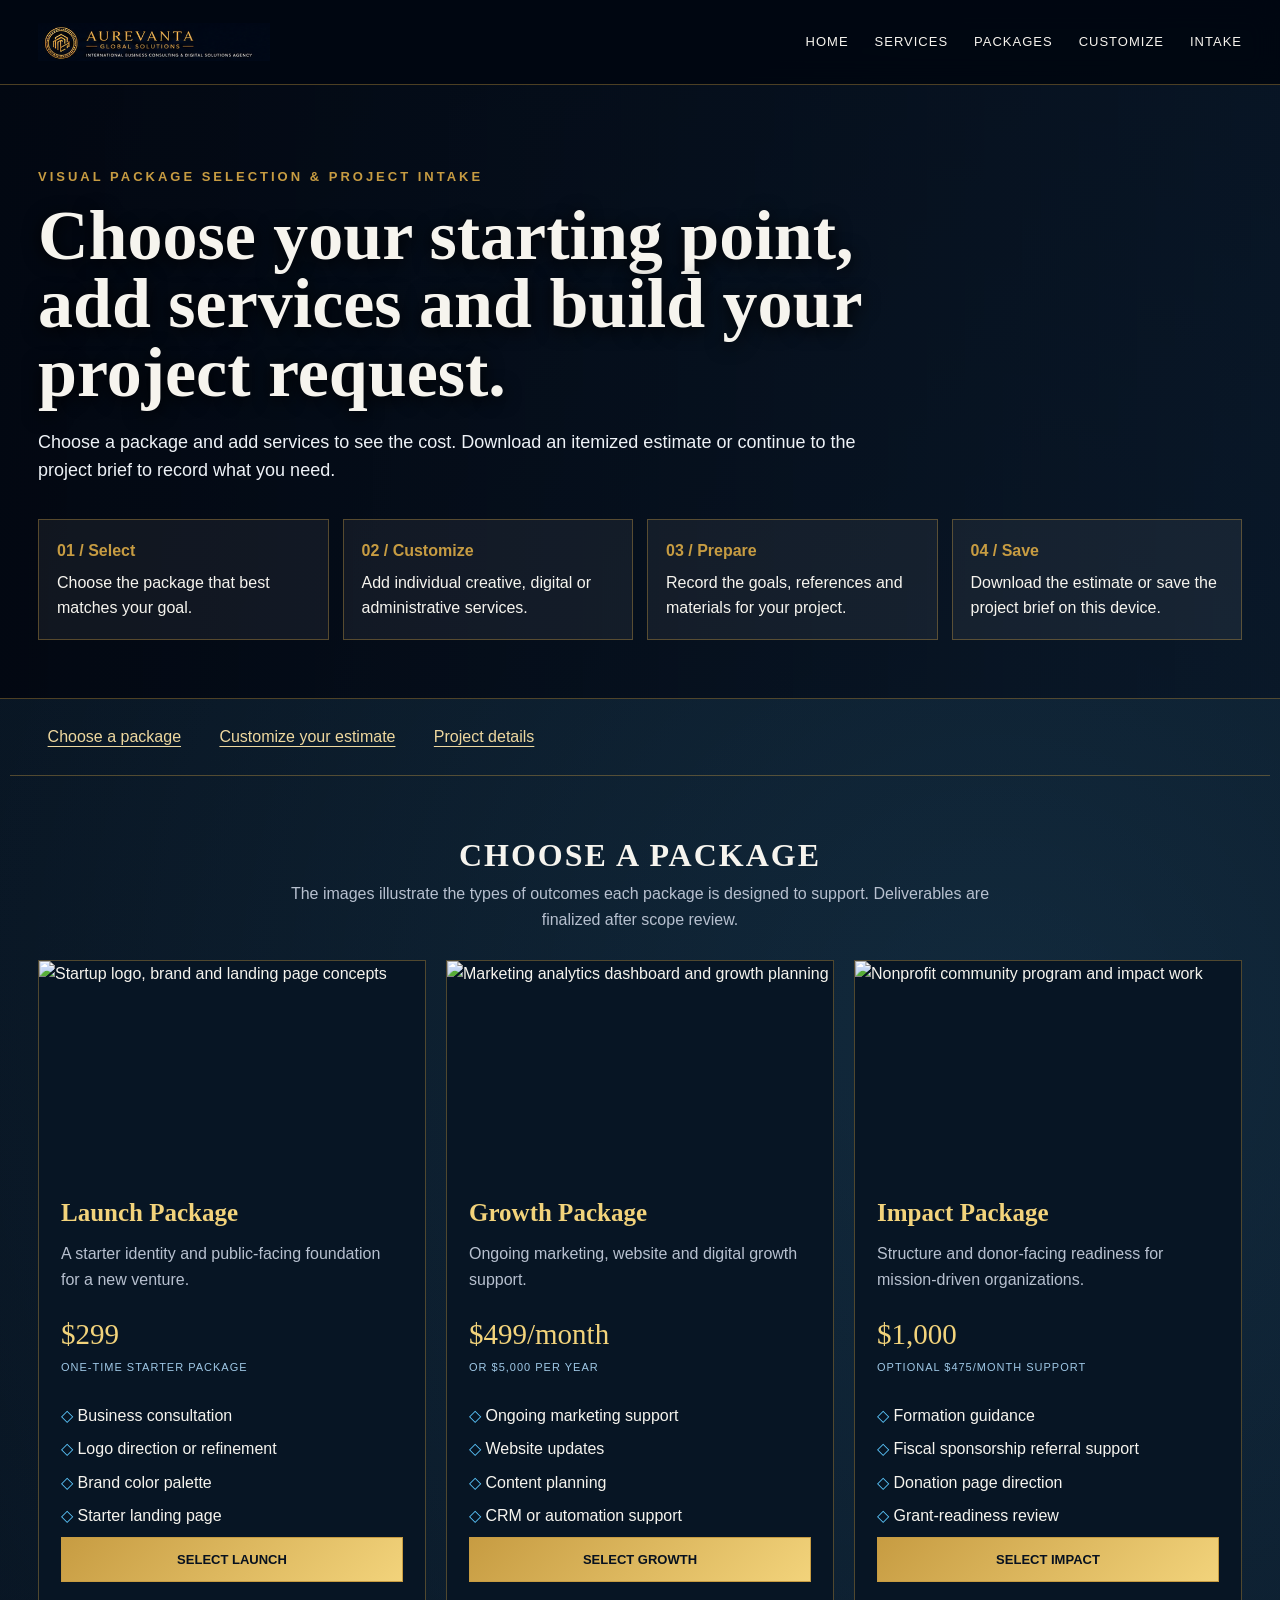
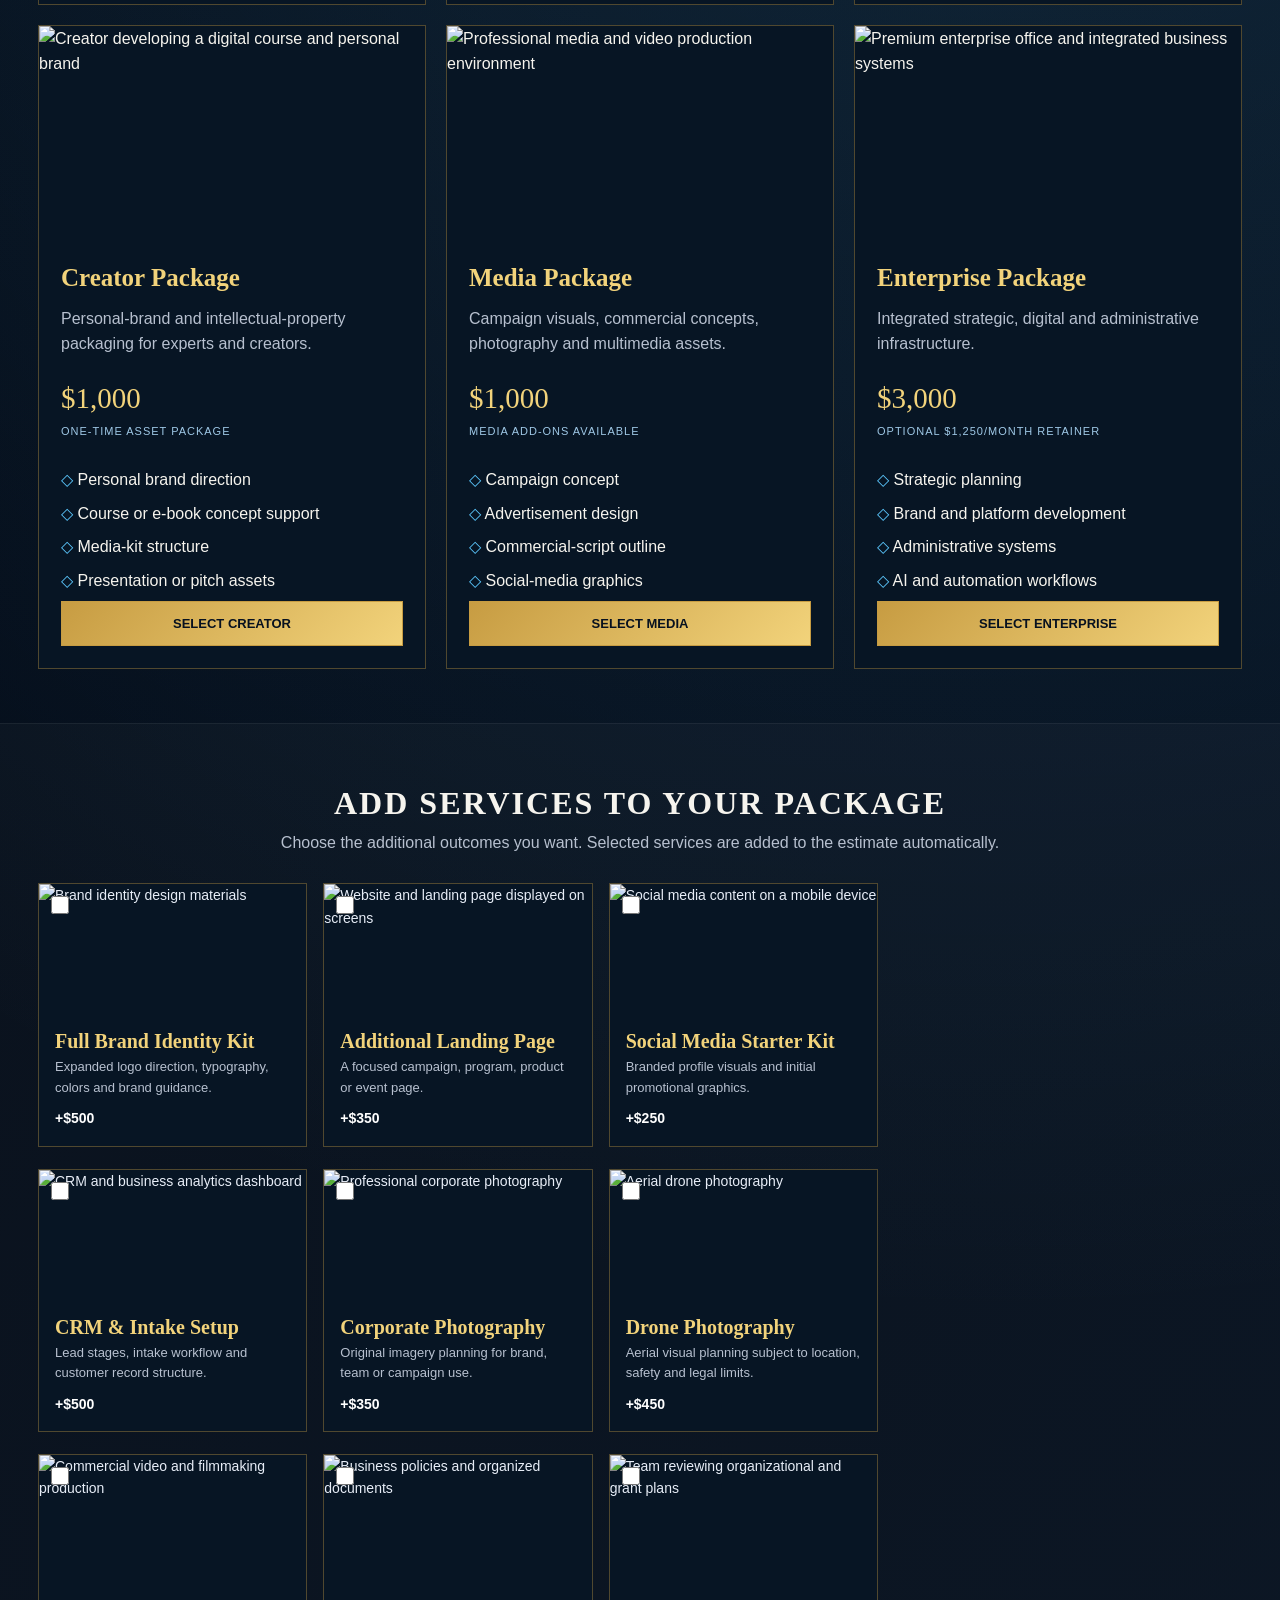
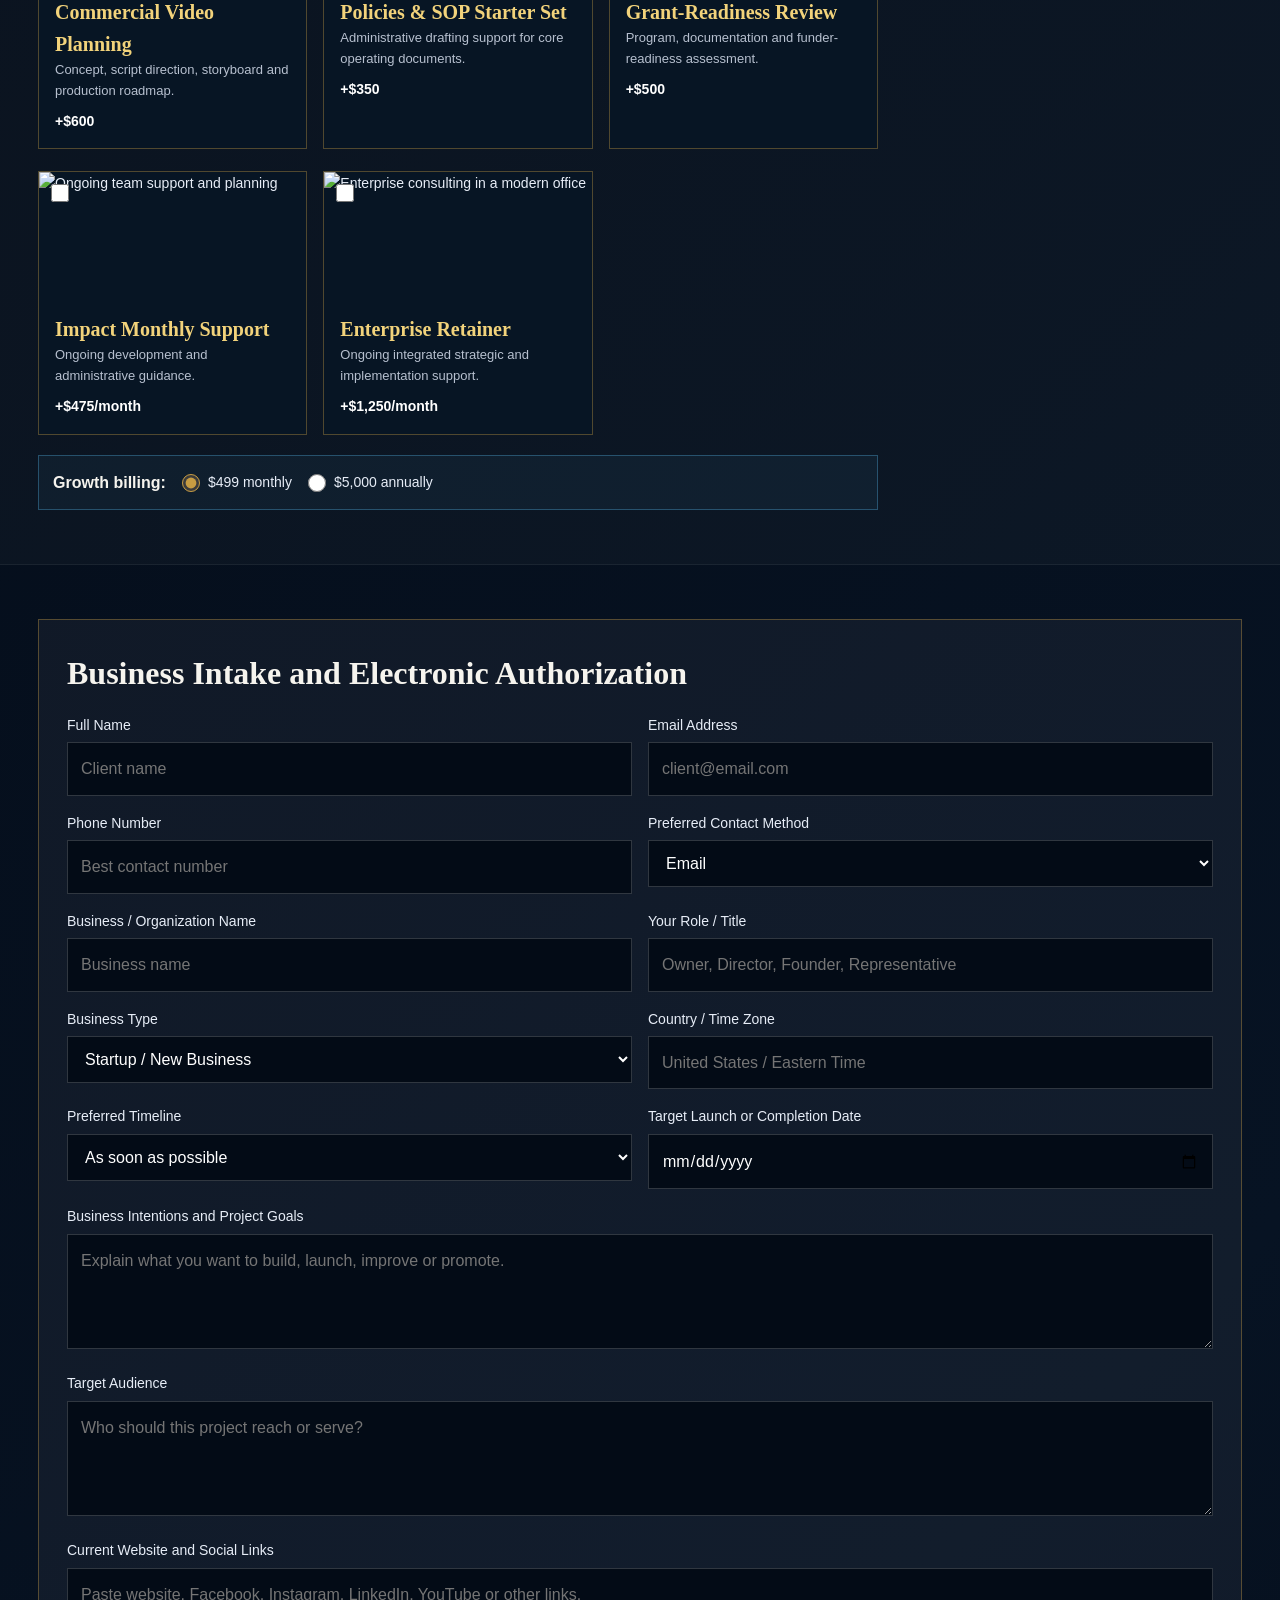
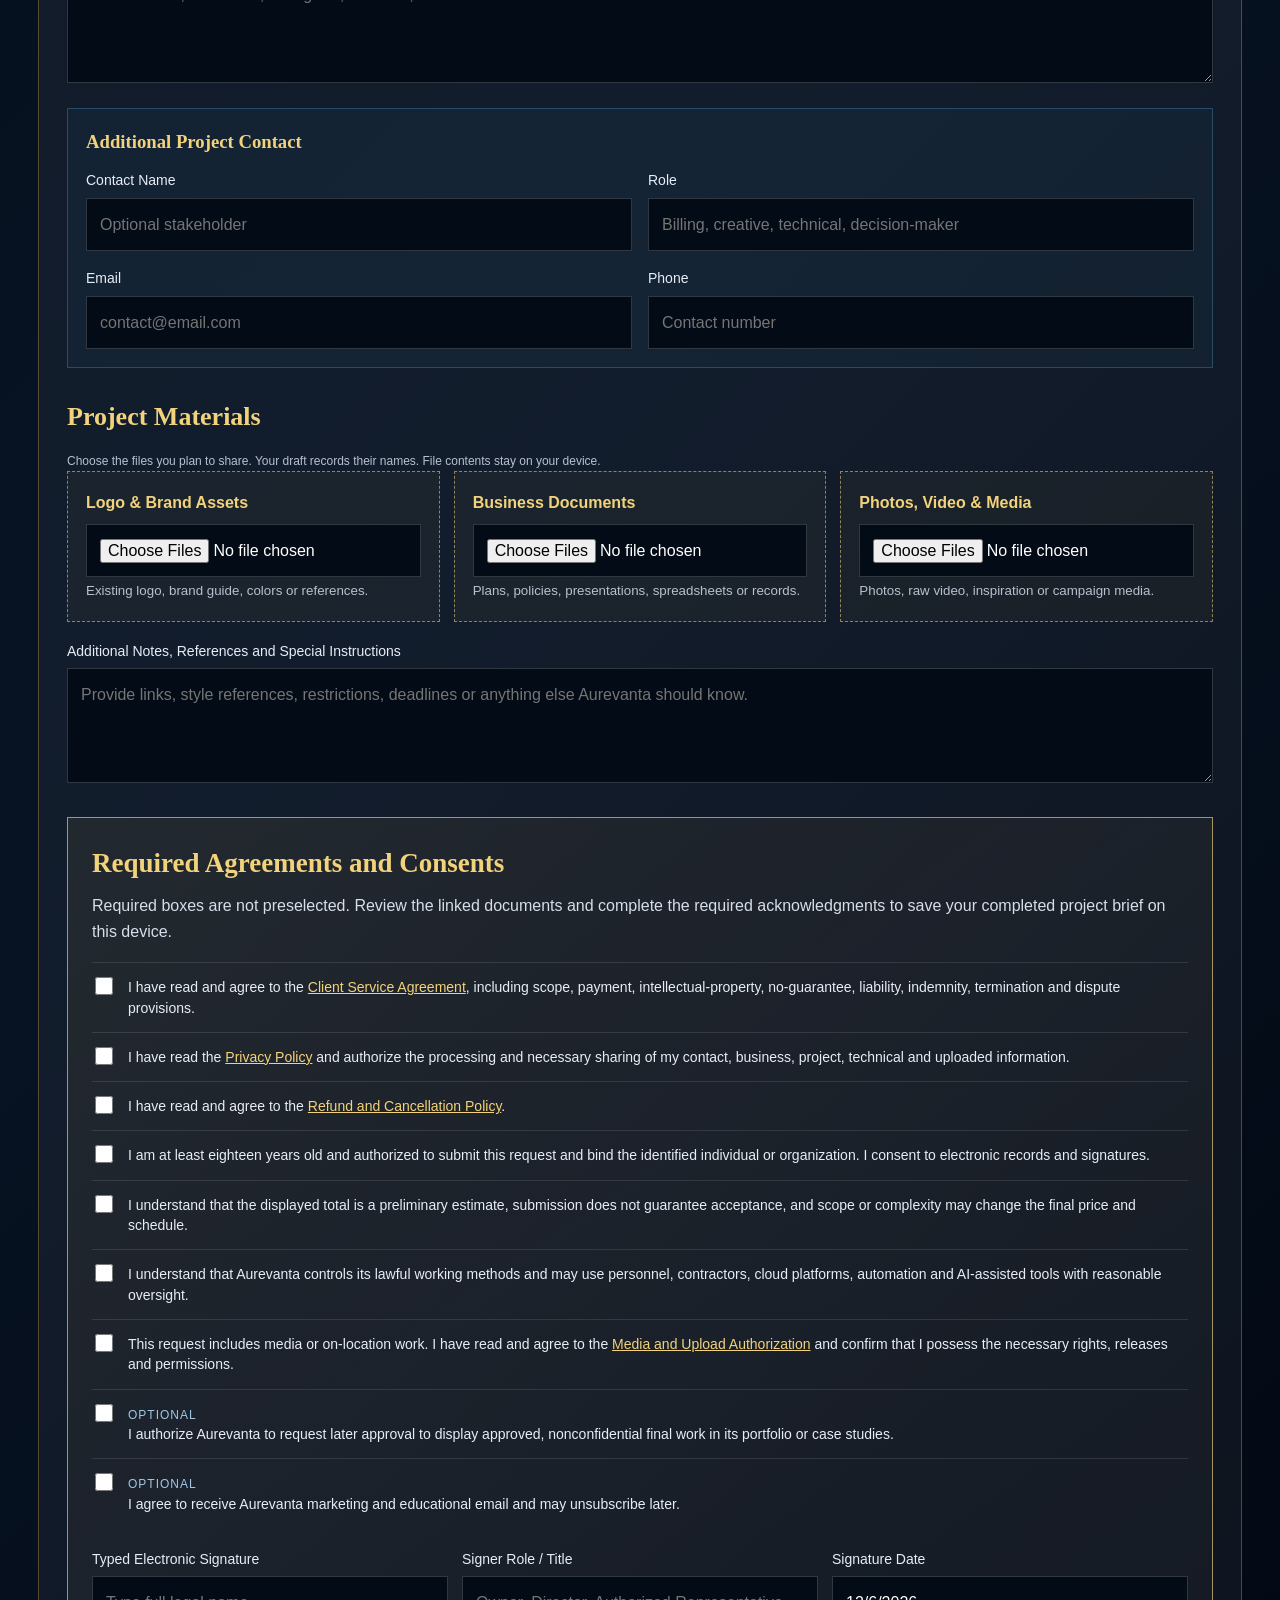
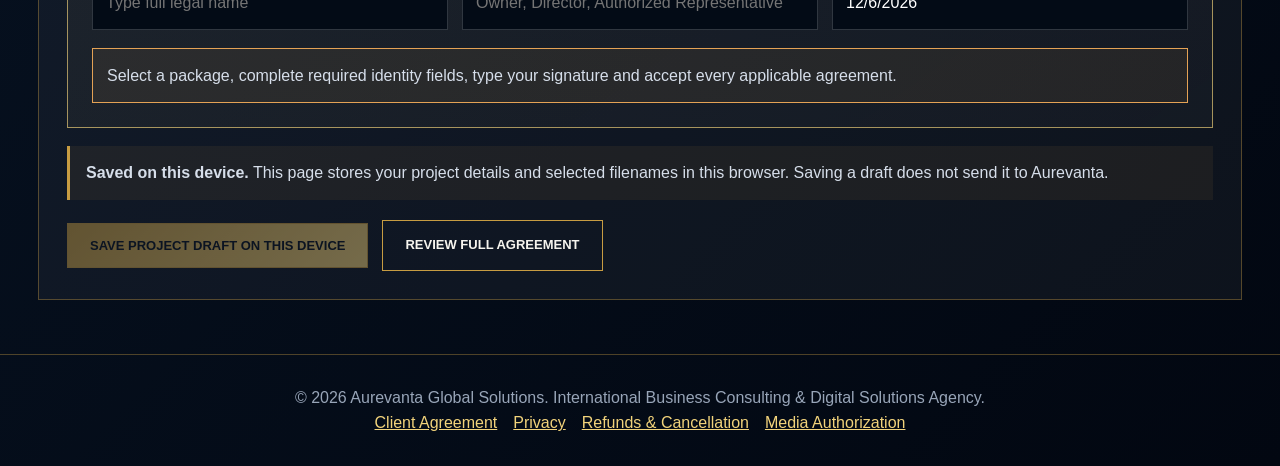
==== commit 75361593: "Make public Aurevanta estimates and project drafts downloadable" ====
--- a/packages.html
+++ b/packages.html
@@ -1,8 +1,8 @@
-<!DOCTYPE html><html lang="en"><head><meta charset="UTF-8"><meta name="viewport" content="width=device-width,initial-scale=1.0"><title>Packages & Project Request | Aurevanta Global Solutions</title><meta name="description" content="Select an Aurevanta package, add services, calculate an estimate, upload project files and submit an authorized service request."><link rel="stylesheet" href="global.css"><style>.process{display:grid;grid-template-columns:repeat(4,1fr);gap:14px;margin-top:34px}.step{border:1px solid var(--line);background:rgba(255,255,255,.055);padding:18px}.step b{color:var(--gold);display:block;margin-bottom:6px}.builder-layout{display:grid;grid-template-columns:minmax(0,1fr) 340px;gap:24px;align-items:start}.select-card{position:relative}.select-card.active{border-color:var(--gold2);box-shadow:0 0 0 2px rgba(242,211,123,.2),0 20px 45px rgba(0,0,0,.3)}.selected-badge{display:none;position:absolute;top:14px;right:14px;background:var(--gold2);color:#07111f;padding:6px 10px;font-size:11px;font-weight:800;text-transform:uppercase;letter-spacing:1px;z-index:2}.select-card.active .selected-badge{display:block}.add-on-grid{display:grid;grid-template-columns:repeat(3,1fr);gap:16px}.addon{position:relative;border:1px solid var(--line);background:#071524;overflow:hidden;cursor:pointer;transition:.2s}.addon:hover{transform:translateY(-2px);border-color:var(--gold)}.addon.selected{border-color:var(--gold2);box-shadow:0 0 0 2px rgba(242,211,123,.18)}.addon img{width:100%;height:125px;object-fit:cover}.addon-body{padding:16px}.addon-body h3{font-family:Georgia,serif;color:var(--gold2);font-size:20px}.addon-body p{color:var(--muted);font-size:13px;min-height:42px}.addon-price{color:#fff;font-weight:800;margin-top:8px}.addon-check{position:absolute;top:12px;left:12px;width:23px;height:23px;accent-color:var(--gold)}.order-summary{position:sticky;top:108px;border:1px solid rgba(242,211,123,.65);background:linear-gradient(145deg,#0b1d31,#030b16);padding:22px;box-shadow:0 22px 55px rgba(0,0,0,.35)}.order-summary h2{font-family:Georgia,serif;color:var(--gold2);font-size:27px;margin-bottom:14px}.summary-line{display:flex;justify-content:space-between;gap:16px;padding:9px 0;border-bottom:1px solid rgba(255,255,255,.08);font-size:14px}.summary-line span:first-child{color:var(--muted)}.summary-items{margin:10px 0}.summary-item{display:flex;justify-content:space-between;gap:10px;color:#dbe3ed;font-size:13px;padding:6px 0}.summary-total{display:flex;justify-content:space-between;align-items:end;margin-top:16px}.summary-total b{font-size:13px;text-transform:uppercase;color:var(--gold)}.summary-total strong{font-family:Georgia,serif;font-size:31px;color:var(--gold2)}.monthly-total{margin-top:8px;color:#9fc8e6;text-align:right}.estimate-note{color:var(--muted);font-size:12px;margin-top:14px}.form-panel{border:1px solid var(--line);background:rgba(255,255,255,.045);padding:28px}.form-grid{display:grid;grid-template-columns:repeat(2,1fr);gap:16px}label{display:block;color:#e7edf7;font-size:14px;margin-bottom:6px}input,select,textarea{width:100%;background:#030b16;border:1px solid rgba(255,255,255,.18);color:#fff;padding:13px;font:inherit}input[type=checkbox],input[type=radio]{width:auto;min-width:18px;height:18px;accent-color:var(--gold)}textarea{min-height:115px}.full{grid-column:1/-1}.contact-panel{border:1px solid rgba(92,200,255,.25);padding:18px;margin-top:18px;background:rgba(92,200,255,.04)}.contact-panel h3{color:var(--gold2);font-family:Georgia,serif;margin-bottom:12px}.upload-grid{display:grid;grid-template-columns:repeat(3,1fr);gap:14px}.upload-box{border:1px dashed rgba(242,211,123,.55);padding:18px;background:rgba(199,156,66,.05)}.upload-box strong{display:block;color:var(--gold2);margin-bottom:8px}.upload-box small{color:var(--muted)}.note{border-left:3px solid var(--gold);padding:14px 16px;background:rgba(199,156,66,.08);color:#d6deea;margin-top:18px}.consent-panel{margin-top:26px;border:1px solid rgba(242,211,123,.65);background:linear-gradient(145deg,rgba(199,156,66,.09),rgba(255,255,255,.025));padding:24px}.consent-panel h3{font-family:Georgia,serif;color:var(--gold2);font-size:27px;margin-bottom:8px}.consent-intro{color:#d6deea;margin-bottom:18px}.consent-item{display:grid;grid-template-columns:24px 1fr;gap:12px;align-items:start;padding:14px 0;border-top:1px solid rgba(255,255,255,.11)}.consent-item label{margin:0;line-height:1.45}.consent-item a{color:var(--gold2);text-decoration:underline}.optional{color:#9fc8e6;font-size:12px;text-transform:uppercase;letter-spacing:1px}.signature-grid{display:grid;grid-template-columns:1fr 1fr 1fr;gap:14px;margin-top:20px}.status{margin-top:18px;padding:14px;border:1px solid rgba(255,255,255,.18);color:#d6deea}.status.ready{border-color:var(--success);background:rgba(124,207,155,.08);color:#d7ffe4}.status.blocked{border-color:#e4a255;background:rgba(228,162,85,.08)}.submit-row{display:flex;gap:14px;align-items:center;flex-wrap:wrap;margin-top:20px}.submit-row button:disabled{opacity:.45;cursor:not-allowed}.billing-options{display:flex;gap:16px;flex-wrap:wrap;padding:14px;border:1px solid rgba(92,200,255,.3);background:rgba(92,200,255,.05);margin-top:14px}.billing-options label{display:flex;align-items:center;gap:8px;margin:0}.legal-footer a{color:var(--gold2);text-decoration:underline;margin:0 8px}@media(max-width:1100px){.builder-layout{grid-template-columns:1fr}.order-summary{position:static}.add-on-grid{grid-template-columns:repeat(2,1fr)}}@media(max-width:900px){.process,.form-grid,.signature-grid,.upload-grid{grid-template-columns:1fr}}@media(max-width:650px){.add-on-grid{grid-template-columns:1fr}}</style></head><body><a class="skip-main" href="#main">Skip to content</a><header class="top"><div class="wrap nav"><a class="brand" href="index.html"><img src="assets/ags-logo-horizontal.png" alt="Aurevanta Global Solutions logo"></a><div class="links"><a href="index.html">Home</a><a href="index.html#services">Services</a><a href="#packages">Packages</a><a href="#customize">Customize</a><a href="#intake">Intake</a></div>
-<details class="mobile-menu"><summary>Menu</summary><nav aria-label="Mobile navigation"><a href="index.html">Home</a><a href="index.html#services">Services</a><a href="#packages">Packages</a><a href="#customize">Customize</a><a href="#intake">Intake</a></nav></details></div></header><main id="main" tabindex="-1"><section class="service-hero"><div class="wrap"><div class="kicker">Visual Package Selection & Project Intake</div><h1>Choose your starting point, add services and build your project request.</h1><p class="lead">Select a package, review examples of what it can produce, add individual services, upload your existing materials and submit an authorized request for Aurevanta review.</p><div class="process"><div class="step"><b>01 / Select</b>Choose the package that best matches your goal.</div><div class="step"><b>02 / Customize</b>Add individual creative, digital or administrative services.</div><div class="step"><b>03 / Upload</b>Provide your logo, documents, references and project details.</div><div class="step"><b>04 / Authorize</b>Accept the terms and submit the complete request.</div></div></div></section><nav class="request-sections wrap" aria-label="Project request sections"><a href="#packages">Choose a package</a><a href="#customize">Customize your estimate</a><a href="#intake">Project details</a></nav>
-<section class="section" id="packages"><h2 class="title">Choose a Package</h2><p class="subtitle">The images illustrate the types of outcomes each package is designed to support. Deliverables are finalized after scope review.</p><div class="package-grid"><article class="package-showcase select-card" data-package="launch"><span class="selected-badge">Selected</span><img class="package-image" src="https://images.unsplash.com/photo-1523726491678-bf852e717f6a?auto=format&fit=crop&w=900&q=82" alt="Startup logo, brand and landing page concepts"><div class="package-content"><h3>Launch Package</h3><p>A starter identity and public-facing foundation for a new venture.</p><div class="package-price">$299</div><div class="package-type">One-time starter package</div><ul><li>Business consultation</li><li>Logo direction or refinement</li><li>Brand color palette</li><li>Starter landing page</li></ul><button class="btn primary package-select" type="button" aria-pressed="false" data-package="launch">Select Launch</button></div></article><article class="package-showcase select-card" data-package="growth"><span class="selected-badge">Selected</span><img class="package-image" src="https://images.unsplash.com/photo-1551288049-bebda4e38f71?auto=format&fit=crop&w=900&q=82" alt="Marketing analytics dashboard and growth planning"><div class="package-content"><h3>Growth Package</h3><p>Ongoing marketing, website and digital growth support.</p><div class="package-price">$499/month</div><div class="package-type">Or $5,000 per year</div><ul><li>Ongoing marketing support</li><li>Website updates</li><li>Content planning</li><li>CRM or automation support</li></ul><button class="btn primary package-select" type="button" aria-pressed="false" data-package="growth">Select Growth</button></div></article><article class="package-showcase select-card" data-package="impact"><span class="selected-badge">Selected</span><img class="package-image" src="https://images.unsplash.com/photo-1559027615-cd4628902d4a?auto=format&fit=crop&w=900&q=82" alt="Nonprofit community program and impact work"><div class="package-content"><h3>Impact Package</h3><p>Structure and donor-facing readiness for mission-driven organizations.</p><div class="package-price">$1,000</div><div class="package-type">Optional $475/month support</div><ul><li>Formation guidance</li><li>Fiscal sponsorship referral support</li><li>Donation page direction</li><li>Grant-readiness review</li></ul><button class="btn primary package-select" type="button" aria-pressed="false" data-package="impact">Select Impact</button></div></article><article class="package-showcase select-card" data-package="creator"><span class="selected-badge">Selected</span><img class="package-image" src="https://images.unsplash.com/photo-1516321318423-f06f85e504b3?auto=format&fit=crop&w=900&q=82" alt="Creator developing a digital course and personal brand"><div class="package-content"><h3>Creator Package</h3><p>Personal-brand and intellectual-property packaging for experts and creators.</p><div class="package-price">$1,000</div><div class="package-type">One-time asset package</div><ul><li>Personal brand direction</li><li>Course or e-book concept support</li><li>Media-kit structure</li><li>Presentation or pitch assets</li></ul><button class="btn primary package-select" type="button" aria-pressed="false" data-package="creator">Select Creator</button></div></article><article class="package-showcase select-card" data-package="media"><span class="selected-badge">Selected</span><img class="package-image" src="https://images.unsplash.com/photo-1492619375914-88005aa9e8fb?auto=format&fit=crop&w=900&q=82" alt="Professional media and video production environment"><div class="package-content"><h3>Media Package</h3><p>Campaign visuals, commercial concepts, photography and multimedia assets.</p><div class="package-price">$1,000</div><div class="package-type">Media add-ons available</div><ul><li>Campaign concept</li><li>Advertisement design</li><li>Commercial-script outline</li><li>Social-media graphics</li></ul><button class="btn primary package-select" type="button" aria-pressed="false" data-package="media">Select Media</button></div></article><article class="package-showcase select-card" data-package="enterprise"><span class="selected-badge">Selected</span><img class="package-image" src="https://images.unsplash.com/photo-1497366811353-6870744d04b2?auto=format&fit=crop&w=900&q=82" alt="Premium enterprise office and integrated business systems"><div class="package-content"><h3>Enterprise Package</h3><p>Integrated strategic, digital and administrative infrastructure.</p><div class="package-price">$3,000</div><div class="package-type">Optional $1,250/month retainer</div><ul><li>Strategic planning</li><li>Brand and platform development</li><li>Administrative systems</li><li>AI and automation workflows</li></ul><button class="btn primary package-select" type="button" aria-pressed="false" data-package="enterprise">Select Enterprise</button></div></article></div></section><section class="section alt" id="customize"><div class="section-inner"><h2 class="title">Add Services to Your Package</h2><p class="subtitle">Choose the additional outcomes you want. Selected services are added to the estimate automatically.</p><div class="builder-layout"><div><div class="add-on-grid"><label class="addon"><input class="addon-check" type="checkbox" data-name="Full Brand Identity Kit" data-price="500"><img src="https://images.unsplash.com/photo-1561070791-2526d30994b5?auto=format&fit=crop&w=700&q=80" alt="Brand identity design materials"><div class="addon-body"><h3>Full Brand Identity Kit</h3><p>Expanded logo direction, typography, colors and brand guidance.</p><div class="addon-price">+$500</div></div></label><label class="addon"><input class="addon-check" type="checkbox" data-name="Additional Landing Page" data-price="350"><img src="https://images.unsplash.com/photo-1524758631624-e2822e304c36?auto=format&fit=crop&w=700&q=80" alt="Website and landing page displayed on screens"><div class="addon-body"><h3>Additional Landing Page</h3><p>A focused campaign, program, product or event page.</p><div class="addon-price">+$350</div></div></label><label class="addon"><input class="addon-check" type="checkbox" data-name="Social Media Starter Kit" data-price="250"><img src="https://images.unsplash.com/photo-1611162617474-5b21e879e113?auto=format&fit=crop&w=700&q=80" alt="Social media content on a mobile device"><div class="addon-body"><h3>Social Media Starter Kit</h3><p>Branded profile visuals and initial promotional graphics.</p><div class="addon-price">+$250</div></div></label><label class="addon"><input class="addon-check" type="checkbox" data-name="CRM and Intake Setup" data-price="500"><img src="https://images.unsplash.com/photo-1460925895917-afdab827c52f?auto=format&fit=crop&w=700&q=80" alt="CRM and business analytics dashboard"><div class="addon-body"><h3>CRM & Intake Setup</h3><p>Lead stages, intake workflow and customer record structure.</p><div class="addon-price">+$500</div></div></label><label class="addon"><input class="addon-check" type="checkbox" data-name="Corporate Photography" data-price="350" data-media="true"><img src="https://images.unsplash.com/photo-1500530855697-b586d89ba3ee?auto=format&fit=crop&w=700&q=80" alt="Professional corporate photography"><div class="addon-body"><h3>Corporate Photography</h3><p>Original imagery planning for brand, team or campaign use.</p><div class="addon-price">+$350</div></div></label><label class="addon"><input class="addon-check" type="checkbox" data-name="Drone Photography" data-price="450" data-media="true"><img src="https://images.unsplash.com/photo-1473968512647-3e447244af8f?auto=format&fit=crop&w=700&q=80" alt="Aerial drone photography"><div class="addon-body"><h3>Drone Photography</h3><p>Aerial visual planning subject to location, safety and legal limits.</p><div class="addon-price">+$450</div></div></label><label class="addon"><input class="addon-check" type="checkbox" data-name="Commercial Video Planning" data-price="600" data-media="true"><img src="https://images.unsplash.com/photo-1485846234645-a62644f84728?auto=format&fit=crop&w=700&q=80" alt="Commercial video and filmmaking production"><div class="addon-body"><h3>Commercial Video Planning</h3><p>Concept, script direction, storyboard and production roadmap.</p><div class="addon-price">+$600</div></div></label><label class="addon"><input class="addon-check" type="checkbox" data-name="Policies and SOP Starter Set" data-price="350"><img src="https://images.unsplash.com/photo-1450101499163-c8848c66ca85?auto=format&fit=crop&w=700&q=80" alt="Business policies and organized documents"><div class="addon-body"><h3>Policies & SOP Starter Set</h3><p>Administrative drafting support for core operating documents.</p><div class="addon-price">+$350</div></div></label><label class="addon"><input class="addon-check" type="checkbox" data-name="Grant Readiness Review" data-price="500"><img src="https://images.unsplash.com/photo-1556761175-b413da4baf72?auto=format&fit=crop&w=700&q=80" alt="Team reviewing organizational and grant plans"><div class="addon-body"><h3>Grant-Readiness Review</h3><p>Program, documentation and funder-readiness assessment.</p><div class="addon-price">+$500</div></div></label><label class="addon"><input class="addon-check recurring-addon" type="checkbox" data-name="Impact Monthly Support" data-price="0" data-recurring="475"><img src="https://images.unsplash.com/photo-1552664730-d307ca884978?auto=format&fit=crop&w=700&q=80" alt="Ongoing team support and planning"><div class="addon-body"><h3>Impact Monthly Support</h3><p>Ongoing development and administrative guidance.</p><div class="addon-price">+$475/month</div></div></label><label class="addon"><input class="addon-check recurring-addon" type="checkbox" data-name="Enterprise Retainer" data-price="0" data-recurring="1250"><img src="https://images.unsplash.com/photo-1497366754035-f200968a6e72?auto=format&fit=crop&w=700&q=80" alt="Enterprise consulting in a modern office"><div class="addon-body"><h3>Enterprise Retainer</h3><p>Ongoing integrated strategic and implementation support.</p><div class="addon-price">+$1,250/month</div></div></label></div><div id="growthBilling" class="billing-options" hidden><strong>Growth billing:</strong><label><input type="radio" name="growthCycle" value="monthly" checked> $499 monthly</label><label><input type="radio" name="growthCycle" value="annual"> $5,000 annually</label></div></div><aside class="order-summary"><h2>Your Estimate</h2><div class="summary-line"><span>Selected package</span><strong id="summaryPackage">None</strong></div><div class="summary-line"><span>Package charge</span><strong id="summaryBase">$0</strong></div><div id="summaryItems" class="summary-items"><p class="estimate-note">Choose a package and add services to build the estimate.</p></div><div class="summary-total"><b>Estimated one-time total</b><strong id="oneTimeTotal">$0</strong></div><div id="recurringTotal" class="monthly-total">No recurring services selected</div><p class="estimate-note">This is a preliminary website estimate. Final price, schedule and scope require written Aurevanta confirmation.</p><a class="btn primary" href="#intake" style="display:block;text-align:center;margin-top:18px">Continue to Intake</a></aside></div></div></section><section class="section" id="intake"><div class="form-panel"><h2>Business Intake and Electronic Authorization</h2><form id="intakeForm">
+<!DOCTYPE html><html lang="en"><head><meta charset="UTF-8"><meta name="viewport" content="width=device-width,initial-scale=1.0"><title>Packages & Project Request | Aurevanta Global Solutions</title><meta name="description" content="Compare Aurevanta service packages, download an itemized estimate and prepare your project brief on this device."><link rel="stylesheet" href="global.css"><style>.process{display:grid;grid-template-columns:repeat(4,1fr);gap:14px;margin-top:34px}.step{border:1px solid var(--line);background:rgba(255,255,255,.055);padding:18px}.step b{color:var(--gold);display:block;margin-bottom:6px}.builder-layout{display:grid;grid-template-columns:minmax(0,1fr) 340px;gap:24px;align-items:start}.select-card{position:relative}.select-card.active{border-color:var(--gold2);box-shadow:0 0 0 2px rgba(242,211,123,.2),0 20px 45px rgba(0,0,0,.3)}.selected-badge{display:none;position:absolute;top:14px;right:14px;background:var(--gold2);color:#07111f;padding:6px 10px;font-size:11px;font-weight:800;text-transform:uppercase;letter-spacing:1px;z-index:2}.select-card.active .selected-badge{display:block}.add-on-grid{display:grid;grid-template-columns:repeat(3,1fr);gap:16px}.addon{position:relative;border:1px solid var(--line);background:#071524;overflow:hidden;cursor:pointer;transition:.2s}.addon:hover{transform:translateY(-2px);border-color:var(--gold)}.addon.selected{border-color:var(--gold2);box-shadow:0 0 0 2px rgba(242,211,123,.18)}.addon img{width:100%;height:125px;object-fit:cover}.addon-body{padding:16px}.addon-body h3{font-family:Georgia,serif;color:var(--gold2);font-size:20px}.addon-body p{color:var(--muted);font-size:13px;min-height:42px}.addon-price{color:#fff;font-weight:800;margin-top:8px}.addon-check{position:absolute;top:12px;left:12px;width:23px;height:23px;accent-color:var(--gold)}.order-summary{position:sticky;top:108px;border:1px solid rgba(242,211,123,.65);background:linear-gradient(145deg,#0b1d31,#030b16);padding:22px;box-shadow:0 22px 55px rgba(0,0,0,.35)}.order-summary h2{font-family:Georgia,serif;color:var(--gold2);font-size:27px;margin-bottom:14px}.summary-line{display:flex;justify-content:space-between;gap:16px;padding:9px 0;border-bottom:1px solid rgba(255,255,255,.08);font-size:14px}.summary-line span:first-child{color:var(--muted)}.summary-items{margin:10px 0}.summary-item{display:flex;justify-content:space-between;gap:10px;color:#dbe3ed;font-size:13px;padding:6px 0}.summary-total{display:flex;justify-content:space-between;align-items:end;margin-top:16px}.summary-total b{font-size:13px;text-transform:uppercase;color:var(--gold)}.summary-total strong{font-family:Georgia,serif;font-size:31px;color:var(--gold2)}.monthly-total{margin-top:8px;color:#9fc8e6;text-align:right}.estimate-note{color:var(--muted);font-size:12px;margin-top:14px}.form-panel{border:1px solid var(--line);background:rgba(255,255,255,.045);padding:28px}.form-grid{display:grid;grid-template-columns:repeat(2,1fr);gap:16px}label{display:block;color:#e7edf7;font-size:14px;margin-bottom:6px}input,select,textarea{width:100%;background:#030b16;border:1px solid rgba(255,255,255,.18);color:#fff;padding:13px;font:inherit}input[type=checkbox],input[type=radio]{width:auto;min-width:18px;height:18px;accent-color:var(--gold)}textarea{min-height:115px}.full{grid-column:1/-1}.contact-panel{border:1px solid rgba(92,200,255,.25);padding:18px;margin-top:18px;background:rgba(92,200,255,.04)}.contact-panel h3{color:var(--gold2);font-family:Georgia,serif;margin-bottom:12px}.upload-grid{display:grid;grid-template-columns:repeat(3,1fr);gap:14px}.upload-box{border:1px dashed rgba(242,211,123,.55);padding:18px;background:rgba(199,156,66,.05)}.upload-box strong{display:block;color:var(--gold2);margin-bottom:8px}.upload-box small{color:var(--muted)}.note{border-left:3px solid var(--gold);padding:14px 16px;background:rgba(199,156,66,.08);color:#d6deea;margin-top:18px}.consent-panel{margin-top:26px;border:1px solid rgba(242,211,123,.65);background:linear-gradient(145deg,rgba(199,156,66,.09),rgba(255,255,255,.025));padding:24px}.consent-panel h3{font-family:Georgia,serif;color:var(--gold2);font-size:27px;margin-bottom:8px}.consent-intro{color:#d6deea;margin-bottom:18px}.consent-item{display:grid;grid-template-columns:24px 1fr;gap:12px;align-items:start;padding:14px 0;border-top:1px solid rgba(255,255,255,.11)}.consent-item label{margin:0;line-height:1.45}.consent-item a{color:var(--gold2);text-decoration:underline}.optional{color:#9fc8e6;font-size:12px;text-transform:uppercase;letter-spacing:1px}.signature-grid{display:grid;grid-template-columns:1fr 1fr 1fr;gap:14px;margin-top:20px}.status{margin-top:18px;padding:14px;border:1px solid rgba(255,255,255,.18);color:#d6deea}.status.ready{border-color:var(--success);background:rgba(124,207,155,.08);color:#d7ffe4}.status.blocked{border-color:#e4a255;background:rgba(228,162,85,.08)}.submit-row{display:flex;gap:14px;align-items:center;flex-wrap:wrap;margin-top:20px}.submit-row button:disabled{opacity:.45;cursor:not-allowed}.billing-options{display:flex;gap:16px;flex-wrap:wrap;padding:14px;border:1px solid rgba(92,200,255,.3);background:rgba(92,200,255,.05);margin-top:14px}.billing-options label{display:flex;align-items:center;gap:8px;margin:0}.legal-footer a{color:var(--gold2);text-decoration:underline;margin:0 8px}@media(max-width:1100px){.builder-layout{grid-template-columns:1fr}.order-summary{position:static}.add-on-grid{grid-template-columns:repeat(2,1fr)}}@media(max-width:900px){.process,.form-grid,.signature-grid,.upload-grid{grid-template-columns:1fr}}@media(max-width:650px){.add-on-grid{grid-template-columns:1fr}}</style></head><body><a class="skip-main" href="#main">Skip to content</a><header class="top"><div class="wrap nav"><a class="brand" href="index.html"><img src="assets/ags-logo-horizontal.png" alt="Aurevanta Global Solutions logo"></a><div class="links"><a href="index.html">Home</a><a href="index.html#services">Services</a><a href="#packages">Packages</a><a href="#customize">Customize</a><a href="#intake">Intake</a></div>
+<details class="mobile-menu"><summary>Menu</summary><nav aria-label="Mobile navigation"><a href="index.html">Home</a><a href="index.html#services">Services</a><a href="#packages">Packages</a><a href="#customize">Customize</a><a href="#intake">Intake</a></nav></details></div></header><main id="main" tabindex="-1"><section class="service-hero"><div class="wrap"><div class="kicker">Visual Package Selection & Project Intake</div><h1>Choose your starting point, add services and build your project request.</h1><p class="lead">Choose a package and add services to see the cost. Download an itemized estimate or continue to the project brief to record what you need.</p><div class="process"><div class="step"><b>01 / Select</b>Choose the package that best matches your goal.</div><div class="step"><b>02 / Customize</b>Add individual creative, digital or administrative services.</div><div class="step"><b>03 / Prepare</b>Record the goals, references and materials for your project.</div><div class="step"><b>04 / Save</b>Download the estimate or save the project brief on this device.</div></div></div></section><nav class="request-sections wrap" aria-label="Project request sections"><a href="#packages">Choose a package</a><a href="#customize">Customize your estimate</a><a href="#intake">Project details</a></nav>
+<section class="section" id="packages"><h2 class="title">Choose a Package</h2><p class="subtitle">The images illustrate the types of outcomes each package is designed to support. Deliverables are finalized after scope review.</p><div class="package-grid"><article class="package-showcase select-card" data-package="launch"><span class="selected-badge">Selected</span><img class="package-image" src="https://images.unsplash.com/photo-1523726491678-bf852e717f6a?auto=format&fit=crop&w=900&q=82" alt="Startup logo, brand and landing page concepts"><div class="package-content"><h3>Launch Package</h3><p>A starter identity and public-facing foundation for a new venture.</p><div class="package-price">$299</div><div class="package-type">One-time starter package</div><ul><li>Business consultation</li><li>Logo direction or refinement</li><li>Brand color palette</li><li>Starter landing page</li></ul><button class="btn primary package-select" type="button" aria-pressed="false" data-package="launch">Select Launch</button></div></article><article class="package-showcase select-card" data-package="growth"><span class="selected-badge">Selected</span><img class="package-image" src="https://images.unsplash.com/photo-1551288049-bebda4e38f71?auto=format&fit=crop&w=900&q=82" alt="Marketing analytics dashboard and growth planning"><div class="package-content"><h3>Growth Package</h3><p>Ongoing marketing, website and digital growth support.</p><div class="package-price">$499/month</div><div class="package-type">Or $5,000 per year</div><ul><li>Ongoing marketing support</li><li>Website updates</li><li>Content planning</li><li>CRM or automation support</li></ul><button class="btn primary package-select" type="button" aria-pressed="false" data-package="growth">Select Growth</button></div></article><article class="package-showcase select-card" data-package="impact"><span class="selected-badge">Selected</span><img class="package-image" src="https://images.unsplash.com/photo-1559027615-cd4628902d4a?auto=format&fit=crop&w=900&q=82" alt="Nonprofit community program and impact work"><div class="package-content"><h3>Impact Package</h3><p>Structure and donor-facing readiness for mission-driven organizations.</p><div class="package-price">$1,000</div><div class="package-type">Optional $475/month support</div><ul><li>Formation guidance</li><li>Fiscal sponsorship referral support</li><li>Donation page direction</li><li>Grant-readiness review</li></ul><button class="btn primary package-select" type="button" aria-pressed="false" data-package="impact">Select Impact</button></div></article><article class="package-showcase select-card" data-package="creator"><span class="selected-badge">Selected</span><img class="package-image" src="https://images.unsplash.com/photo-1516321318423-f06f85e504b3?auto=format&fit=crop&w=900&q=82" alt="Creator developing a digital course and personal brand"><div class="package-content"><h3>Creator Package</h3><p>Personal-brand and intellectual-property packaging for experts and creators.</p><div class="package-price">$1,000</div><div class="package-type">One-time asset package</div><ul><li>Personal brand direction</li><li>Course or e-book concept support</li><li>Media-kit structure</li><li>Presentation or pitch assets</li></ul><button class="btn primary package-select" type="button" aria-pressed="false" data-package="creator">Select Creator</button></div></article><article class="package-showcase select-card" data-package="media"><span class="selected-badge">Selected</span><img class="package-image" src="https://images.unsplash.com/photo-1492619375914-88005aa9e8fb?auto=format&fit=crop&w=900&q=82" alt="Professional media and video production environment"><div class="package-content"><h3>Media Package</h3><p>Campaign visuals, commercial concepts, photography and multimedia assets.</p><div class="package-price">$1,000</div><div class="package-type">Media add-ons available</div><ul><li>Campaign concept</li><li>Advertisement design</li><li>Commercial-script outline</li><li>Social-media graphics</li></ul><button class="btn primary package-select" type="button" aria-pressed="false" data-package="media">Select Media</button></div></article><article class="package-showcase select-card" data-package="enterprise"><span class="selected-badge">Selected</span><img class="package-image" src="https://images.unsplash.com/photo-1497366811353-6870744d04b2?auto=format&fit=crop&w=900&q=82" alt="Premium enterprise office and integrated business systems"><div class="package-content"><h3>Enterprise Package</h3><p>Integrated strategic, digital and administrative infrastructure.</p><div class="package-price">$3,000</div><div class="package-type">Optional $1,250/month retainer</div><ul><li>Strategic planning</li><li>Brand and platform development</li><li>Administrative systems</li><li>AI and automation workflows</li></ul><button class="btn primary package-select" type="button" aria-pressed="false" data-package="enterprise">Select Enterprise</button></div></article></div></section><section class="section alt" id="customize"><div class="section-inner"><h2 class="title">Add Services to Your Package</h2><p class="subtitle">Choose the additional outcomes you want. Selected services are added to the estimate automatically.</p><div class="builder-layout"><div><div class="add-on-grid"><label class="addon"><input class="addon-check" type="checkbox" data-name="Full Brand Identity Kit" data-price="500"><img src="https://images.unsplash.com/photo-1561070791-2526d30994b5?auto=format&fit=crop&w=700&q=80" alt="Brand identity design materials"><div class="addon-body"><h3>Full Brand Identity Kit</h3><p>Expanded logo direction, typography, colors and brand guidance.</p><div class="addon-price">+$500</div></div></label><label class="addon"><input class="addon-check" type="checkbox" data-name="Additional Landing Page" data-price="350"><img src="https://images.unsplash.com/photo-1524758631624-e2822e304c36?auto=format&fit=crop&w=700&q=80" alt="Website and landing page displayed on screens"><div class="addon-body"><h3>Additional Landing Page</h3><p>A focused campaign, program, product or event page.</p><div class="addon-price">+$350</div></div></label><label class="addon"><input class="addon-check" type="checkbox" data-name="Social Media Starter Kit" data-price="250"><img src="https://images.unsplash.com/photo-1611162617474-5b21e879e113?auto=format&fit=crop&w=700&q=80" alt="Social media content on a mobile device"><div class="addon-body"><h3>Social Media Starter Kit</h3><p>Branded profile visuals and initial promotional graphics.</p><div class="addon-price">+$250</div></div></label><label class="addon"><input class="addon-check" type="checkbox" data-name="CRM and Intake Setup" data-price="500"><img src="https://images.unsplash.com/photo-1460925895917-afdab827c52f?auto=format&fit=crop&w=700&q=80" alt="CRM and business analytics dashboard"><div class="addon-body"><h3>CRM & Intake Setup</h3><p>Lead stages, intake workflow and customer record structure.</p><div class="addon-price">+$500</div></div></label><label class="addon"><input class="addon-check" type="checkbox" data-name="Corporate Photography" data-price="350" data-media="true"><img src="https://images.unsplash.com/photo-1500530855697-b586d89ba3ee?auto=format&fit=crop&w=700&q=80" alt="Professional corporate photography"><div class="addon-body"><h3>Corporate Photography</h3><p>Original imagery planning for brand, team or campaign use.</p><div class="addon-price">+$350</div></div></label><label class="addon"><input class="addon-check" type="checkbox" data-name="Drone Photography" data-price="450" data-media="true"><img src="https://images.unsplash.com/photo-1473968512647-3e447244af8f?auto=format&fit=crop&w=700&q=80" alt="Aerial drone photography"><div class="addon-body"><h3>Drone Photography</h3><p>Aerial visual planning subject to location, safety and legal limits.</p><div class="addon-price">+$450</div></div></label><label class="addon"><input class="addon-check" type="checkbox" data-name="Commercial Video Planning" data-price="600" data-media="true"><img src="https://images.unsplash.com/photo-1485846234645-a62644f84728?auto=format&fit=crop&w=700&q=80" alt="Commercial video and filmmaking production"><div class="addon-body"><h3>Commercial Video Planning</h3><p>Concept, script direction, storyboard and production roadmap.</p><div class="addon-price">+$600</div></div></label><label class="addon"><input class="addon-check" type="checkbox" data-name="Policies and SOP Starter Set" data-price="350"><img src="https://images.unsplash.com/photo-1450101499163-c8848c66ca85?auto=format&fit=crop&w=700&q=80" alt="Business policies and organized documents"><div class="addon-body"><h3>Policies & SOP Starter Set</h3><p>Administrative drafting support for core operating documents.</p><div class="addon-price">+$350</div></div></label><label class="addon"><input class="addon-check" type="checkbox" data-name="Grant Readiness Review" data-price="500"><img src="https://images.unsplash.com/photo-1556761175-b413da4baf72?auto=format&fit=crop&w=700&q=80" alt="Team reviewing organizational and grant plans"><div class="addon-body"><h3>Grant-Readiness Review</h3><p>Program, documentation and funder-readiness assessment.</p><div class="addon-price">+$500</div></div></label><label class="addon"><input class="addon-check recurring-addon" type="checkbox" data-name="Impact Monthly Support" data-price="0" data-recurring="475"><img src="https://images.unsplash.com/photo-1552664730-d307ca884978?auto=format&fit=crop&w=700&q=80" alt="Ongoing team support and planning"><div class="addon-body"><h3>Impact Monthly Support</h3><p>Ongoing development and administrative guidance.</p><div class="addon-price">+$475/month</div></div></label><label class="addon"><input class="addon-check recurring-addon" type="checkbox" data-name="Enterprise Retainer" data-price="0" data-recurring="1250"><img src="https://images.unsplash.com/photo-1497366754035-f200968a6e72?auto=format&fit=crop&w=700&q=80" alt="Enterprise consulting in a modern office"><div class="addon-body"><h3>Enterprise Retainer</h3><p>Ongoing integrated strategic and implementation support.</p><div class="addon-price">+$1,250/month</div></div></label></div><div id="growthBilling" class="billing-options" hidden><strong>Growth billing:</strong><label><input type="radio" name="growthCycle" value="monthly" checked> $499 monthly</label><label><input type="radio" name="growthCycle" value="annual"> $5,000 annually</label></div></div><aside class="order-summary"><h2>Your Estimate</h2><div class="summary-line"><span>Selected package</span><strong id="summaryPackage">None</strong></div><div class="summary-line"><span>Package charge</span><strong id="summaryBase">$0</strong></div><div id="summaryItems" class="summary-items"><p class="estimate-note">Choose a package and add services to build the estimate.</p></div><div class="summary-total"><b>Estimated one-time total</b><strong id="oneTimeTotal">$0</strong></div><div id="recurringTotal" class="monthly-total">No recurring services selected</div><p class="estimate-note">This is a preliminary website estimate. Final price, schedule and scope require written Aurevanta confirmation.</p><a id="download-estimate" class="btn" download="Aurevanta-Project-Estimate.txt" hidden>Download itemized estimate</a><a class="btn primary" href="#intake" style="display:block;text-align:center;margin-top:18px">Continue to Intake</a></aside></div></div></section><section class="section" id="intake"><div class="form-panel"><h2>Business Intake and Electronic Authorization</h2><form id="intakeForm">
 <div id="service-interest" class="service-interest" hidden><span>Service in your request <strong></strong></span><button type="button" id="remove-service">Remove service</button></div>
-<input type="hidden" id="selectedPackage" name="selectedPackage"><input type="hidden" id="paymentType" name="paymentType"><input type="hidden" id="estimatedTotal" name="estimatedTotal"><input type="hidden" id="recurringEstimate" name="recurringEstimate"><input type="hidden" id="selectedAddons" name="selectedAddons"><input type="hidden" id="acceptedAt" name="acceptedAt"><input type="hidden" name="agreementVersion" value="AGS-CSA-2026-07-16-v1"><input type="hidden" name="privacyVersion" value="AGS-PRIV-2026-07-16-v1"><input type="hidden" name="refundVersion" value="AGS-RCP-2026-07-16-v1"><input type="hidden" name="mediaVersion" value="AGS-MUA-2026-07-16-v1"><div class="form-grid"><div><label>Full Name</label><input id="fullName" name="fullName" required placeholder="Client name"></div><div><label>Email Address</label><input id="email" type="email" name="email" required placeholder="client@email.com"></div><div><label>Phone Number</label><input name="phone" required placeholder="Best contact number"></div><div><label>Preferred Contact Method</label><select name="contactMethod"><option>Email</option><option>Phone</option><option>Text message</option><option>Video meeting</option></select></div><div><label>Business / Organization Name</label><input id="businessName" name="businessName" required placeholder="Business name"></div><div><label>Your Role / Title</label><input name="clientRole" required placeholder="Owner, Director, Founder, Representative"></div><div><label>Business Type</label><select name="businessType"><option>Startup / New Business</option><option>Existing Business</option><option>Nonprofit</option><option>Ministry</option><option>Creator / Personal Brand</option><option>Other</option></select></div><div><label>Country / Time Zone</label><input name="countryTimezone" placeholder="United States / Eastern Time"></div><div><label>Preferred Timeline</label><select name="timeline"><option>As soon as possible</option><option>Within 2 weeks</option><option>Within 30 days</option><option>Within 60 days</option><option>Flexible</option></select></div><div><label>Target Launch or Completion Date</label><input type="date" name="targetDate"></div><div class="full"><label>Business Intentions and Project Goals</label><textarea name="goals" required placeholder="Explain what you want to build, launch, improve or promote."></textarea></div><div class="full"><label>Target Audience</label><textarea name="audience" placeholder="Who should this project reach or serve?"></textarea></div><div class="full"><label>Current Website and Social Links</label><textarea name="links" placeholder="Paste website, Facebook, Instagram, LinkedIn, YouTube or other links."></textarea></div></div><div class="contact-panel"><h3>Additional Project Contact</h3><div class="form-grid"><div><label>Contact Name</label><input name="additionalContactName" placeholder="Optional stakeholder"></div><div><label>Role</label><input name="additionalContactRole" placeholder="Billing, creative, technical, decision-maker"></div><div><label>Email</label><input type="email" name="additionalContactEmail" placeholder="contact@email.com"></div><div><label>Phone</label><input name="additionalContactPhone" placeholder="Contact number"></div></div></div><h3 style="font-family:Georgia,serif;color:var(--gold2);font-size:26px;margin:28px 0 14px">Upload Project Materials</h3><div class="upload-grid"><div class="upload-box"><strong>Logo & Brand Assets</strong><input type="file" name="logoUpload" accept="image/*,.pdf" multiple><small>Existing logo, brand guide, colors or references.</small></div><div class="upload-box"><strong>Business Documents</strong><input type="file" name="documents" accept=".pdf,.doc,.docx,.xls,.xlsx,.ppt,.pptx" multiple><small>Plans, policies, presentations, spreadsheets or records.</small></div><div class="upload-box"><strong>Photos, Video & Media</strong><input type="file" name="mediaUpload" accept="image/*,video/*,audio/*" multiple><small>Photos, raw video, inspiration or campaign media.</small></div></div><div class="full" style="margin-top:18px"><label>Additional Notes, References and Special Instructions</label><textarea name="notes" placeholder="Provide links, style references, restrictions, deadlines or anything else Aurevanta should know."></textarea></div><div class="consent-panel"><h3>Required Agreements and Consents</h3><p class="consent-intro">Required boxes are not preselected. Review the linked documents and affirmatively accept them before submitting your request.</p><div class="consent-item"><input class="required-consent" id="agreeTerms" type="checkbox" required><label for="agreeTerms">I have read and agree to the <a href="legal/client-service-agreement.html" target="_blank" rel="noopener">Client Service Agreement</a>, including scope, payment, intellectual-property, no-guarantee, liability, indemnity, termination and dispute provisions.</label></div><div class="consent-item"><input class="required-consent" id="agreePrivacy" type="checkbox" required><label for="agreePrivacy">I have read the <a href="legal/privacy-policy.html" target="_blank" rel="noopener">Privacy Policy</a> and authorize the processing and necessary sharing of my contact, business, project, technical and uploaded information.</label></div><div class="consent-item"><input class="required-consent" id="agreeRefund" type="checkbox" required><label for="agreeRefund">I have read and agree to the <a href="legal/refund-cancellation-policy.html" target="_blank" rel="noopener">Refund and Cancellation Policy</a>.</label></div><div class="consent-item"><input class="required-consent" id="agreeAuthority" type="checkbox" required><label for="agreeAuthority">I am at least eighteen years old and authorized to submit this request and bind the identified individual or organization. I consent to electronic records and signatures.</label></div><div class="consent-item"><input class="required-consent" id="agreeEstimate" type="checkbox" required><label for="agreeEstimate">I understand that the displayed total is a preliminary estimate, submission does not guarantee acceptance, and scope or complexity may change the final price and schedule.</label></div><div class="consent-item"><input class="required-consent" id="agreeTools" type="checkbox" required><label for="agreeTools">I understand that Aurevanta controls its lawful working methods and may use personnel, contractors, cloud platforms, automation and AI-assisted tools with reasonable oversight.</label></div><div class="consent-item" id="mediaConsentWrap" hidden><input class="required-consent" id="agreeMedia" type="checkbox"><label for="agreeMedia">This request includes media or on-location work. I have read and agree to the <a href="legal/media-upload-authorization.html" target="_blank" rel="noopener">Media and Upload Authorization</a> and confirm that I possess the necessary rights, releases and permissions.</label></div><div class="consent-item"><input id="portfolioConsent" type="checkbox"><label for="portfolioConsent"><span class="optional">Optional</span><br>I authorize Aurevanta to request later approval to display approved, nonconfidential final work in its portfolio or case studies.</label></div><div class="consent-item"><input id="marketingConsent" type="checkbox"><label for="marketingConsent"><span class="optional">Optional</span><br>I agree to receive Aurevanta marketing and educational email and may unsubscribe later.</label></div><div class="signature-grid"><div><label for="typedSignature">Typed Electronic Signature</label><input id="typedSignature" name="typedSignature" required placeholder="Type full legal name"></div><div><label for="signerRole">Signer Role / Title</label><input id="signerRole" name="signerRole" required placeholder="Owner, Director, Authorized Representative"></div><div><label for="signatureDate">Signature Date</label><input id="signatureDate" name="signatureDate" readonly></div></div><div id="legalStatus" class="status blocked">Select a package, complete required fields and accept every applicable agreement to enable submission.</div></div><div class="note"><strong>Current MVP limitation:</strong> The page calculates and preserves a browser draft, but secure production submission, private file storage, email confirmation and payment still require the planned backend connection.</div><div class="submit-row"><button id="submitRequest" class="btn primary" type="submit" disabled>Submit Authorized Request</button><a class="btn" href="legal/client-service-agreement.html" target="_blank" rel="noopener">Review Full Agreement</a></div><div id="draft-result" role="status" tabindex="-1" hidden></div></form></div></section></main><footer><p>© 2026 Aurevanta Global Solutions. International Business Consulting & Digital Solutions Agency.</p><p class="legal-footer"><a href="legal/client-service-agreement.html">Client Agreement</a><a href="legal/privacy-policy.html">Privacy</a><a href="legal/refund-cancellation-policy.html">Refunds & Cancellation</a><a href="legal/media-upload-authorization.html">Media Authorization</a></p></footer><script>const packages={launch:{name:'Launch Package',base:299,type:'one-time'},growth:{name:'Growth Package',base:0,type:'subscription'},impact:{name:'Impact Package',base:1000,type:'hybrid'},creator:{name:'Creator Package',base:1000,type:'one-time'},media:{name:'Media Package',base:1000,type:'one-time'},enterprise:{name:'Enterprise Package',base:3000,type:'custom'}};let selectedKey='';
+<input type="hidden" id="selectedPackage" name="selectedPackage"><input type="hidden" id="paymentType" name="paymentType"><input type="hidden" id="estimatedTotal" name="estimatedTotal"><input type="hidden" id="recurringEstimate" name="recurringEstimate"><input type="hidden" id="selectedAddons" name="selectedAddons"><input type="hidden" id="acceptedAt" name="acceptedAt"><input type="hidden" name="agreementVersion" value="AGS-CSA-2026-07-16-v1"><input type="hidden" name="privacyVersion" value="AGS-PRIV-2026-07-16-v1"><input type="hidden" name="refundVersion" value="AGS-RCP-2026-07-16-v1"><input type="hidden" name="mediaVersion" value="AGS-MUA-2026-07-16-v1"><div class="form-grid"><div><label>Full Name</label><input id="fullName" name="fullName" required placeholder="Client name"></div><div><label>Email Address</label><input id="email" type="email" name="email" required placeholder="client@email.com"></div><div><label>Phone Number</label><input name="phone" required placeholder="Best contact number"></div><div><label>Preferred Contact Method</label><select name="contactMethod"><option>Email</option><option>Phone</option><option>Text message</option><option>Video meeting</option></select></div><div><label>Business / Organization Name</label><input id="businessName" name="businessName" required placeholder="Business name"></div><div><label>Your Role / Title</label><input name="clientRole" required placeholder="Owner, Director, Founder, Representative"></div><div><label>Business Type</label><select name="businessType"><option>Startup / New Business</option><option>Existing Business</option><option>Nonprofit</option><option>Ministry</option><option>Creator / Personal Brand</option><option>Other</option></select></div><div><label>Country / Time Zone</label><input name="countryTimezone" placeholder="United States / Eastern Time"></div><div><label>Preferred Timeline</label><select name="timeline"><option>As soon as possible</option><option>Within 2 weeks</option><option>Within 30 days</option><option>Within 60 days</option><option>Flexible</option></select></div><div><label>Target Launch or Completion Date</label><input type="date" name="targetDate"></div><div class="full"><label>Business Intentions and Project Goals</label><textarea name="goals" required placeholder="Explain what you want to build, launch, improve or promote."></textarea></div><div class="full"><label>Target Audience</label><textarea name="audience" placeholder="Who should this project reach or serve?"></textarea></div><div class="full"><label>Current Website and Social Links</label><textarea name="links" placeholder="Paste website, Facebook, Instagram, LinkedIn, YouTube or other links."></textarea></div></div><div class="contact-panel"><h3>Additional Project Contact</h3><div class="form-grid"><div><label>Contact Name</label><input name="additionalContactName" placeholder="Optional stakeholder"></div><div><label>Role</label><input name="additionalContactRole" placeholder="Billing, creative, technical, decision-maker"></div><div><label>Email</label><input type="email" name="additionalContactEmail" placeholder="contact@email.com"></div><div><label>Phone</label><input name="additionalContactPhone" placeholder="Contact number"></div></div></div><h3 style="font-family:Georgia,serif;color:var(--gold2);font-size:26px;margin:28px 0 14px">Project Materials</h3><p class="estimate-note">Choose the files you plan to share. Your draft records their names. File contents stay on your device.</p><div class="upload-grid"><div class="upload-box"><strong>Logo & Brand Assets</strong><input type="file" name="logoUpload" accept="image/*,.pdf" multiple><small>Existing logo, brand guide, colors or references.</small></div><div class="upload-box"><strong>Business Documents</strong><input type="file" name="documents" accept=".pdf,.doc,.docx,.xls,.xlsx,.ppt,.pptx" multiple><small>Plans, policies, presentations, spreadsheets or records.</small></div><div class="upload-box"><strong>Photos, Video & Media</strong><input type="file" name="mediaUpload" accept="image/*,video/*,audio/*" multiple><small>Photos, raw video, inspiration or campaign media.</small></div></div><div class="full" style="margin-top:18px"><label>Additional Notes, References and Special Instructions</label><textarea name="notes" placeholder="Provide links, style references, restrictions, deadlines or anything else Aurevanta should know."></textarea></div><div class="consent-panel"><h3>Required Agreements and Consents</h3><p class="consent-intro">Required boxes are not preselected. Review the linked documents and complete the required acknowledgments to save your completed project brief on this device.</p><div class="consent-item"><input class="required-consent" id="agreeTerms" type="checkbox" required><label for="agreeTerms">I have read and agree to the <a href="legal/client-service-agreement.html" target="_blank" rel="noopener">Client Service Agreement</a>, including scope, payment, intellectual-property, no-guarantee, liability, indemnity, termination and dispute provisions.</label></div><div class="consent-item"><input class="required-consent" id="agreePrivacy" type="checkbox" required><label for="agreePrivacy">I have read the <a href="legal/privacy-policy.html" target="_blank" rel="noopener">Privacy Policy</a> and authorize the processing and necessary sharing of my contact, business, project, technical and uploaded information.</label></div><div class="consent-item"><input class="required-consent" id="agreeRefund" type="checkbox" required><label for="agreeRefund">I have read and agree to the <a href="legal/refund-cancellation-policy.html" target="_blank" rel="noopener">Refund and Cancellation Policy</a>.</label></div><div class="consent-item"><input class="required-consent" id="agreeAuthority" type="checkbox" required><label for="agreeAuthority">I am at least eighteen years old and authorized to submit this request and bind the identified individual or organization. I consent to electronic records and signatures.</label></div><div class="consent-item"><input class="required-consent" id="agreeEstimate" type="checkbox" required><label for="agreeEstimate">I understand that the displayed total is a preliminary estimate, submission does not guarantee acceptance, and scope or complexity may change the final price and schedule.</label></div><div class="consent-item"><input class="required-consent" id="agreeTools" type="checkbox" required><label for="agreeTools">I understand that Aurevanta controls its lawful working methods and may use personnel, contractors, cloud platforms, automation and AI-assisted tools with reasonable oversight.</label></div><div class="consent-item" id="mediaConsentWrap" hidden><input class="required-consent" id="agreeMedia" type="checkbox"><label for="agreeMedia">This request includes media or on-location work. I have read and agree to the <a href="legal/media-upload-authorization.html" target="_blank" rel="noopener">Media and Upload Authorization</a> and confirm that I possess the necessary rights, releases and permissions.</label></div><div class="consent-item"><input id="portfolioConsent" type="checkbox"><label for="portfolioConsent"><span class="optional">Optional</span><br>I authorize Aurevanta to request later approval to display approved, nonconfidential final work in its portfolio or case studies.</label></div><div class="consent-item"><input id="marketingConsent" type="checkbox"><label for="marketingConsent"><span class="optional">Optional</span><br>I agree to receive Aurevanta marketing and educational email and may unsubscribe later.</label></div><div class="signature-grid"><div><label for="typedSignature">Typed Electronic Signature</label><input id="typedSignature" name="typedSignature" required placeholder="Type full legal name"></div><div><label for="signerRole">Signer Role / Title</label><input id="signerRole" name="signerRole" required placeholder="Owner, Director, Authorized Representative"></div><div><label for="signatureDate">Signature Date</label><input id="signatureDate" name="signatureDate" readonly></div></div><div id="legalStatus" class="status blocked">Select a package, complete the required fields, and review the agreements to save your draft.</div></div><div class="note"><strong>Saved on this device.</strong> This page stores your project details and selected filenames in this browser. Saving a draft does not send it to Aurevanta.</div><div class="submit-row"><button id="submitRequest" class="btn primary" type="submit" disabled>Save project draft on this device</button><a class="btn" href="legal/client-service-agreement.html" target="_blank" rel="noopener">Review Full Agreement</a></div><div id="draft-result" role="status" tabindex="-1" hidden></div><a class="btn" id="download-draft" download="Aurevanta-Project-Brief.txt" hidden>Download saved project brief</a></form></div></section></main><footer><p>© 2026 Aurevanta Global Solutions. International Business Consulting & Digital Solutions Agency.</p><p class="legal-footer"><a href="legal/client-service-agreement.html">Client Agreement</a><a href="legal/privacy-policy.html">Privacy</a><a href="legal/refund-cancellation-policy.html">Refunds & Cancellation</a><a href="legal/media-upload-authorization.html">Media Authorization</a></p></footer><script>const packages={launch:{name:'Launch Package',base:299,type:'one-time'},growth:{name:'Growth Package',base:0,type:'subscription'},impact:{name:'Impact Package',base:1000,type:'hybrid'},creator:{name:'Creator Package',base:1000,type:'one-time'},media:{name:'Media Package',base:1000,type:'one-time'},enterprise:{name:'Enterprise Package',base:3000,type:'custom'}};let selectedKey='';
 const serviceNames = {
   'marketing-growth':'Marketing & Growth', 'creative-multimedia':'Creative & Multimedia',
   'digital-technology':'Digital & Technology', 'administrative-solutions':'Administrative Solutions',
@@ -16,16 +16,63 @@
   interest.querySelector('strong').textContent = selectedService;
 }
 document.getElementById('remove-service').addEventListener('click', () => {
-  selectedService = ''; interest.hidden = true; document.querySelector('[name="goals"]').focus();
+  selectedService = ''; interest.hidden = true; updateEstimate(); document.querySelector('[name="goals"]').focus();
 });
+const savedBriefLink = document.getElementById('download-draft');
+function showSavedBrief(draft) {
+  if (!draft || typeof draft.reference !== 'string' || !Object.hasOwn(packages, draft.package)) return;
+  const fields = [
+    ['Reference',draft.reference], ['Package',packages[draft.package].name], ['Requested service',draft.requestedService],
+    ['One-time estimate (USD)',draft.estimatedTotal], ['Monthly estimate (USD)',draft.recurringEstimate],
+    ['Add-ons',draft.addons], ['Billing cycle',draft.growthCycle], ['Contact',draft.fullName], ['Email',draft.email],
+    ['Business',draft.businessName], ['Phone',draft.phone], ['Contact preference',draft.contactMethod], ['Role',draft.clientRole],
+    ['Organization type',draft.businessType], ['Country and time zone',draft.countryTimezone], ['Timeline',draft.timeline],
+    ['Target date',draft.targetDate], ['Goals',draft.goals], ['Audience',draft.audience], ['Reference links',draft.links],
+    ['Additional contact',draft.additionalContactName], ['Additional contact role',draft.additionalContactRole],
+    ['Additional contact email',draft.additionalContactEmail], ['Additional contact phone',draft.additionalContactPhone],
+    ['Material filenames',Array.isArray(draft.materials) ? draft.materials.join(', ') : ''], ['Notes',draft.notes],
+    ['Prepared by',draft.typedSignature], ['Signer role',draft.signerRole], ['Date',draft.signatureDate]
+  ];
+  const brief = ['Aurevanta Global Solutions', 'Project brief prepared on this device', '',
+    ...fields.filter(([,value]) => value !== undefined && value !== null && String(value).trim() !== '').map(([label,value]) => label + ': ' + value)
+  ];
+  savedBriefLink.href = 'data:text/plain;charset=utf-8,' + encodeURIComponent(brief.join('\n'));
+  savedBriefLink.hidden = false;
+}
+try {
+  showSavedBrief(JSON.parse(localStorage.getItem('aurevantaRequestDraft')));
+} catch {
+  // The form also works when browser storage is unavailable.
+}
 const money=n=>new Intl.NumberFormat('en-US',{style:'currency',currency:'USD',maximumFractionDigits:0}).format(n);const packageCards=[...document.querySelectorAll('.select-card')];const addonChecks=[...document.querySelectorAll('.addon-check')];function selectPackage(key){selectedKey=key;packageCards.forEach(card => {
  const selected = card.dataset.package === key;
  card.classList.toggle('active', selected);
  card.querySelector('.package-select')?.setAttribute('aria-pressed', String(selected));
-});document.getElementById('growthBilling').hidden=key!=='growth';document.getElementById('selectedPackage').value=packages[key].name;document.getElementById('paymentType').value=packages[key].type;updateEstimate();updateConsent();document.getElementById('customize').scrollIntoView({behavior:window.matchMedia('(prefers-reduced-motion: reduce)').matches?'auto':'smooth'});}document.querySelectorAll('.package-select').forEach(b=>b.addEventListener('click',()=>selectPackage(b.dataset.package)));addonChecks.forEach(c=>c.addEventListener('change',()=>{c.closest('.addon').classList.toggle('selected',c.checked);updateEstimate();updateConsent();}));document.querySelectorAll('input[name=growthCycle]').forEach(r=>r.addEventListener('change',updateEstimate));function updateEstimate(){let oneTime=0,recurring=0,annual=0;const items=[];if(selectedKey){const p=packages[selectedKey];if(selectedKey==='growth'){const cycle=document.querySelector('input[name=growthCycle]:checked').value;if(cycle==='annual'){annual=5000;oneTime=5000;items.push(['Growth annual plan',5000]);}else{recurring=499;items.push(['Growth monthly plan',499,'monthly']);}}else{oneTime=p.base;items.push([p.name,p.base]);}}addonChecks.filter(c=>c.checked).forEach(c=>{const price=Number(c.dataset.price||0),monthly=Number(c.dataset.recurring||0);oneTime+=price;recurring+=monthly;items.push([c.dataset.name,price||monthly,monthly?'monthly':'one-time']);});document.getElementById('summaryPackage').textContent=selectedKey?packages[selectedKey].name:'None';document.getElementById('summaryBase').textContent=selectedKey?(selectedKey==='growth'?'See billing selection':money(packages[selectedKey].base)):'$0';document.getElementById('summaryItems').innerHTML=items.length?items.map(i=>`<div class="summary-item"><span>${i[0]}</span><strong>${money(i[1])}${i[2]==='monthly'?'/mo':''}</strong></div>`).join(''):'<p class="estimate-note">Choose a package and add services to build the estimate.</p>';document.getElementById('oneTimeTotal').textContent=money(oneTime);document.getElementById('recurringTotal').textContent=recurring?`${money(recurring)} in recurring monthly services`:'No recurring monthly services selected';document.getElementById('estimatedTotal').value=oneTime;document.getElementById('recurringEstimate').value=recurring;document.getElementById('selectedAddons').value=addonChecks.filter(c=>c.checked).map(c=>c.dataset.name).join(', ');const mediaNeeded=selectedKey==='media'||addonChecks.some(c=>c.checked&&c.dataset.media==='true');document.getElementById('mediaConsentWrap').hidden=!mediaNeeded;document.getElementById('agreeMedia').required=mediaNeeded;}const requiredBoxes=()=>[...document.querySelectorAll('.required-consent')].filter(c=>!c.closest('[hidden]'));function updateConsent(){const requiredOk=requiredBoxes().every(c=>c.checked);const signatureOk=document.getElementById('typedSignature').value.trim().length>2&&document.getElementById('signerRole').value.trim().length>1;const identityOk=document.getElementById('fullName').value.trim()&&document.getElementById('email').validity.valid&&document.getElementById('businessName').value.trim();const ready=Boolean(selectedKey&&requiredOk&&signatureOk&&identityOk);const status=document.getElementById('legalStatus');status.className='status '+(ready?'ready':'blocked');status.textContent=ready?'Required package, identity, signature and consent information is complete. Submission is enabled.':'Select a package, complete required identity fields, type your signature and accept every applicable agreement.';document.getElementById('submitRequest').disabled=!ready;}document.querySelectorAll('#intakeForm input,#intakeForm select,#intakeForm textarea').forEach(el=>el.addEventListener('input',updateConsent));document.querySelectorAll('#intakeForm input[type=checkbox]').forEach(el=>el.addEventListener('change',updateConsent));document.getElementById('signatureDate').value=new Date().toLocaleDateString();const queryPackage=new URLSearchParams(location.search).get('package');if(queryPackage&&packages[queryPackage])selectPackage(queryPackage);document.getElementById('intakeForm').addEventListener('submit',e=>{e.preventDefault();updateConsent();if(document.getElementById('submitRequest').disabled)return;const acceptedAt=new Date().toISOString();document.getElementById('acceptedAt').value=acceptedAt;const formData=new FormData(e.target);const draft={reference:'AGS-DRAFT-'+Date.now(),acceptedAt,requestedService:selectedService,package:selectedKey,estimatedTotal:document.getElementById('estimatedTotal').value,recurringEstimate:document.getElementById('recurringEstimate').value,addons:document.getElementById('selectedAddons').value,fullName:formData.get('fullName'),email:formData.get('email'),businessName:formData.get('businessName'),agreementVersion:formData.get('agreementVersion'),privacyVersion:formData.get('privacyVersion'),refundVersion:formData.get('refundVersion'),mediaVersion:formData.get('mediaVersion')};const result = document.getElementById('draft-result');
+});document.getElementById('growthBilling').hidden=key!=='growth';document.getElementById('selectedPackage').value=packages[key].name;document.getElementById('paymentType').value=packages[key].type;updateEstimate();updateConsent();document.getElementById('customize').scrollIntoView({behavior:window.matchMedia('(prefers-reduced-motion: reduce)').matches?'auto':'smooth'});}document.querySelectorAll('.package-select').forEach(b=>b.addEventListener('click',()=>selectPackage(b.dataset.package)));addonChecks.forEach(c=>c.addEventListener('change',()=>{c.closest('.addon').classList.toggle('selected',c.checked);updateEstimate();updateConsent();}));document.querySelectorAll('input[name=growthCycle]').forEach(r=>r.addEventListener('change',updateEstimate));function updateEstimate(){let oneTime=0,recurring=0,annual=0;const items=[];if(selectedKey){const p=packages[selectedKey];if(selectedKey==='growth'){const cycle=document.querySelector('input[name=growthCycle]:checked').value;if(cycle==='annual'){annual=5000;oneTime=5000;items.push(['Growth annual plan',5000]);}else{recurring=499;items.push(['Growth monthly plan',499,'monthly']);}}else{oneTime=p.base;items.push([p.name,p.base]);}}addonChecks.filter(c=>c.checked).forEach(c=>{const price=Number(c.dataset.price||0),monthly=Number(c.dataset.recurring||0);oneTime+=price;recurring+=monthly;items.push([c.dataset.name,price||monthly,monthly?'monthly':'one-time']);});document.getElementById('summaryPackage').textContent=selectedKey?packages[selectedKey].name:'None';document.getElementById('summaryBase').textContent=selectedKey?(selectedKey==='growth'?'See billing selection':money(packages[selectedKey].base)):'$0';document.getElementById('summaryItems').innerHTML=items.length?items.map(i=>`<div class="summary-item"><span>${i[0]}</span><strong>${money(i[1])}${i[2]==='monthly'?'/mo':''}</strong></div>`).join(''):'<p class="estimate-note">Choose a package and add services to build the estimate.</p>';document.getElementById('oneTimeTotal').textContent=money(oneTime);document.getElementById('recurringTotal').textContent=recurring?`${money(recurring)} in recurring monthly services`:'No recurring monthly services selected';document.getElementById('estimatedTotal').value=oneTime;document.getElementById('recurringEstimate').value=recurring;const estimateLink = document.getElementById('download-estimate');
+estimateLink.hidden = !selectedKey;
+if (selectedKey) {
+  const estimateLines = [
+    'Aurevanta Global Solutions', 'Preliminary project estimate', '',
+    'Package: ' + packages[selectedKey].name,
+    ...(selectedService ? ['Requested service: ' + selectedService] : []),
+    '', ...items.map(([label, price, cycle]) => label + ' — ' + money(price) + (cycle === 'monthly' ? ' per month' : '')),
+    '', 'Estimated one-time total: ' + money(oneTime), 'Estimated monthly total: ' + money(recurring),
+    '', 'Final price, schedule and scope require written Aurevanta confirmation.'
+  ];
+  estimateLink.href = 'data:text/plain;charset=utf-8,' + encodeURIComponent(estimateLines.join('\n'));
+}
+document.getElementById('selectedAddons').value=addonChecks.filter(c=>c.checked).map(c=>c.dataset.name).join(', ');const mediaNeeded=selectedKey==='media'||addonChecks.some(c=>c.checked&&c.dataset.media==='true');document.getElementById('mediaConsentWrap').hidden=!mediaNeeded;document.getElementById('agreeMedia').required=mediaNeeded;}const requiredBoxes=()=>[...document.querySelectorAll('.required-consent')].filter(c=>!c.closest('[hidden]'));function updateConsent(){const requiredOk=requiredBoxes().every(c=>c.checked);const signatureOk=document.getElementById('typedSignature').value.trim().length>2&&document.getElementById('signerRole').value.trim().length>1;const identityOk=document.getElementById('fullName').value.trim()&&document.getElementById('email').validity.valid&&document.getElementById('businessName').value.trim();const ready=Boolean(selectedKey&&requiredOk&&signatureOk&&identityOk);const status=document.getElementById('legalStatus');status.className='status '+(ready?'ready':'blocked');status.textContent=ready?'Your project brief is ready to save on this device.':'Select a package, complete required identity fields, type your signature and accept every applicable agreement.';document.getElementById('submitRequest').disabled=!ready;}document.querySelectorAll('#intakeForm input,#intakeForm select,#intakeForm textarea').forEach(el=>el.addEventListener('input',updateConsent));document.querySelectorAll('#intakeForm input[type=checkbox]').forEach(el=>el.addEventListener('change',updateConsent));document.getElementById('signatureDate').value=new Date().toLocaleDateString();const queryPackage=new URLSearchParams(location.search).get('package');if(queryPackage&&packages[queryPackage])selectPackage(queryPackage);document.getElementById('intakeForm').addEventListener('submit',e=>{e.preventDefault();updateConsent();if(document.getElementById('submitRequest').disabled)return;const acceptedAt=new Date().toISOString();document.getElementById('acceptedAt').value=acceptedAt;const formData=new FormData(e.target);const draft={reference:'AGS-DRAFT-'+Date.now(),acceptedAt,requestedService:selectedService,package:selectedKey,estimatedTotal:document.getElementById('estimatedTotal').value,recurringEstimate:document.getElementById('recurringEstimate').value,addons:document.getElementById('selectedAddons').value,fullName:formData.get('fullName'),email:formData.get('email'),businessName:formData.get('businessName'),agreementVersion:formData.get('agreementVersion'),privacyVersion:formData.get('privacyVersion'),refundVersion:formData.get('refundVersion'),mediaVersion:formData.get('mediaVersion')};const detailFields = ['phone','contactMethod','clientRole','businessType','countryTimezone','timeline','targetDate','goals','audience','links','additionalContactName','additionalContactRole','additionalContactEmail','additionalContactPhone','notes','typedSignature','signerRole','signatureDate'];
+for (const field of detailFields) draft[field] = formData.get(field);
+draft.materials = ['logoUpload','documents','mediaUpload'].flatMap(field =>
+  Array.from(e.target.elements.namedItem(field).files, file => file.name)
+);
+draft.acknowledgments = Array.from(e.target.querySelectorAll('.consent-item input:checked'), input => input.id);
+draft.growthCycle = selectedKey === 'growth' ? document.querySelector('input[name=growthCycle]:checked').value : null;
+const result = document.getElementById('draft-result');
 try {
   localStorage.setItem('aurevantaRequestDraft',JSON.stringify(draft));
-  result.textContent = `Draft ${draft.reference} saved on this device. Estimated one-time total ${money(Number(draft.estimatedTotal))}. This site keeps the request and files in your browser.`;
+  showSavedBrief(draft);
+  result.textContent = `Draft ${draft.reference} saved on this device. Estimated one-time total ${money(Number(draft.estimatedTotal))}. Your project details and selected filenames are stored in this browser.`;
 } catch {
   result.textContent = 'This browser could not save your draft. Your entries are still on this page.';
 }
--- a/global.css
+++ b/global.css
@@ -26,3 +26,5 @@
 .select-card:focus-within,.card:focus-within { border-color:#dabc78; }
 @media(max-width:900px) { .top .links { display:none; } .mobile-menu { display:block; position:relative; margin-left:auto; } .mobile-menu summary { cursor:pointer; padding:.6rem 1rem; border:1px solid #a18c59; color:#fff3d8; border-radius:.4rem; } .mobile-menu nav { position:absolute; right:0; top:calc(100% + .4rem); display:grid; min-width:12rem; padding:.4rem; background:#101d2a; border:1px solid #827457; border-radius:.4rem; box-shadow:0 8px 24px #0005; } .mobile-menu nav a { padding:.7rem .8rem; min-height:44px; } .hero-inner { grid-template-columns:1fr; } }
 @media(prefers-reduced-motion:reduce) { html { scroll-behavior:auto; } }
+#download-estimate[hidden], #download-draft[hidden] { display: none; }
+#download-draft { margin-top: .75rem; }
